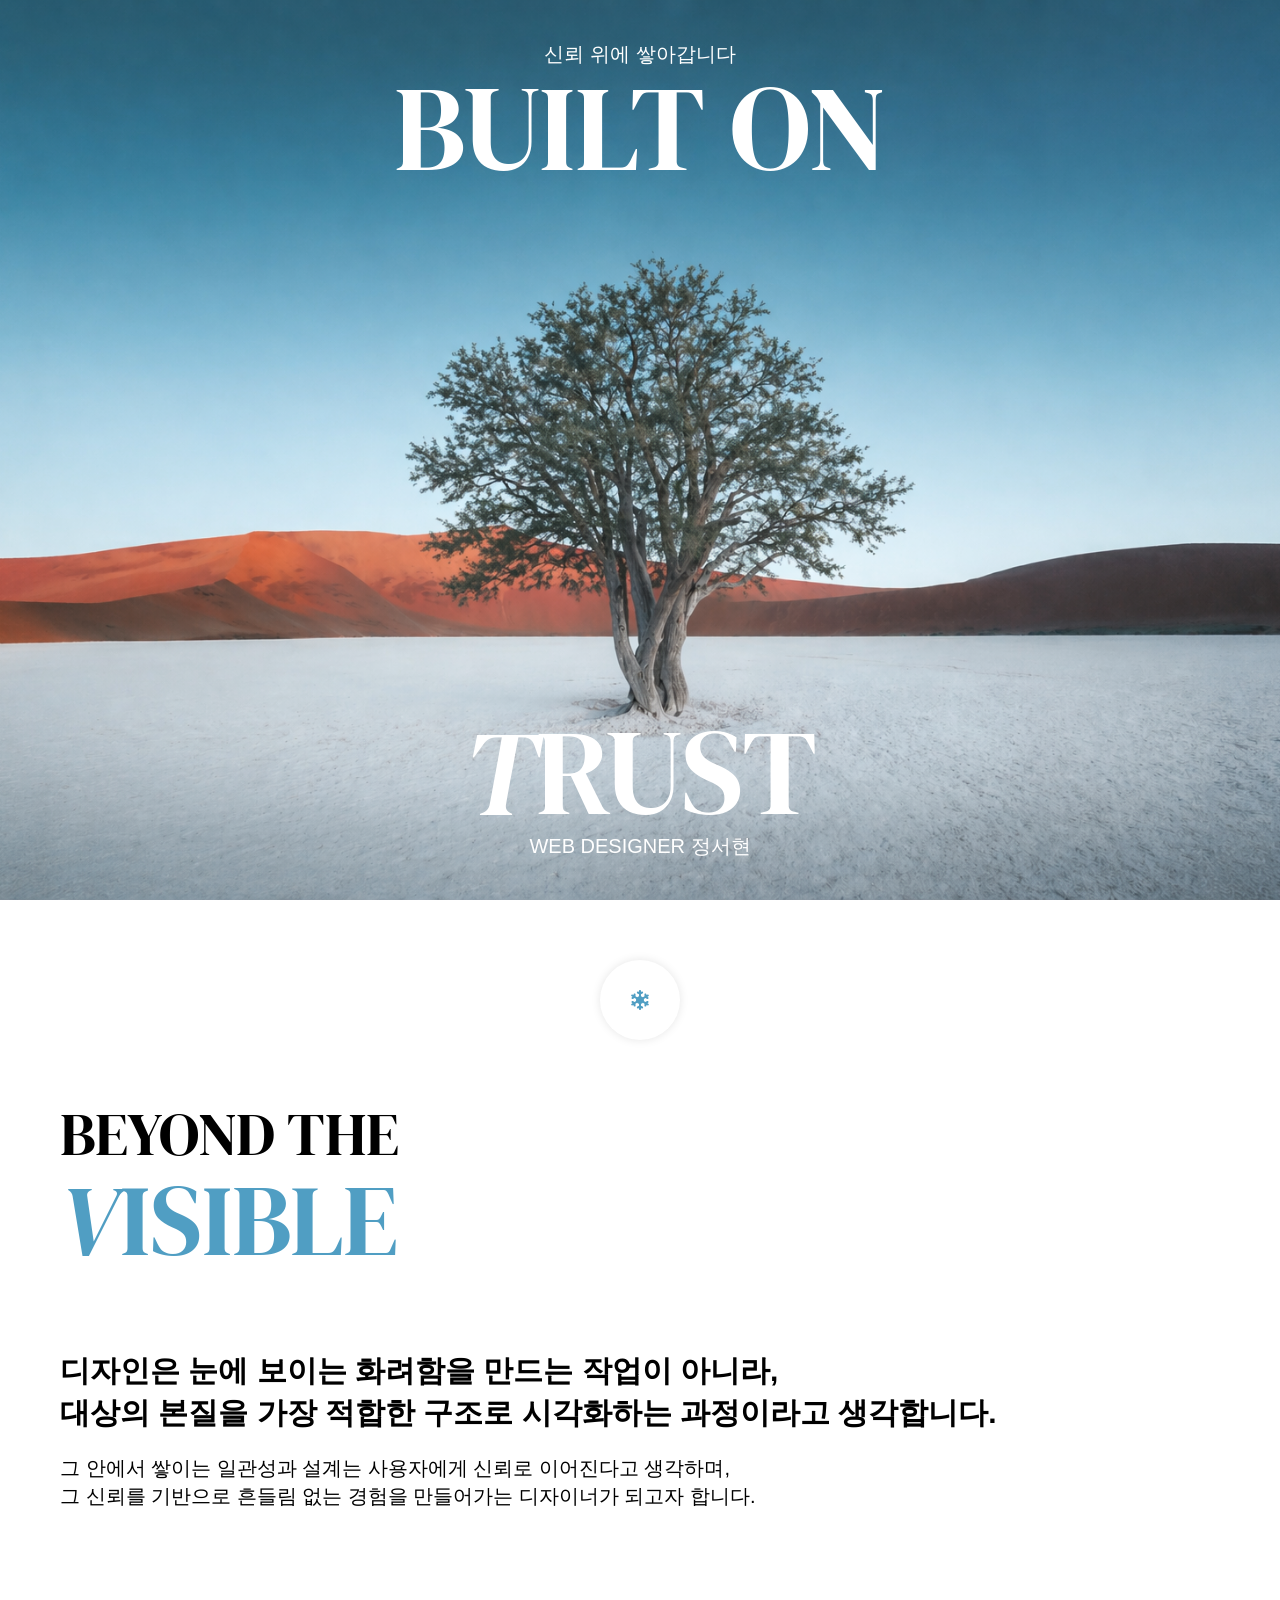
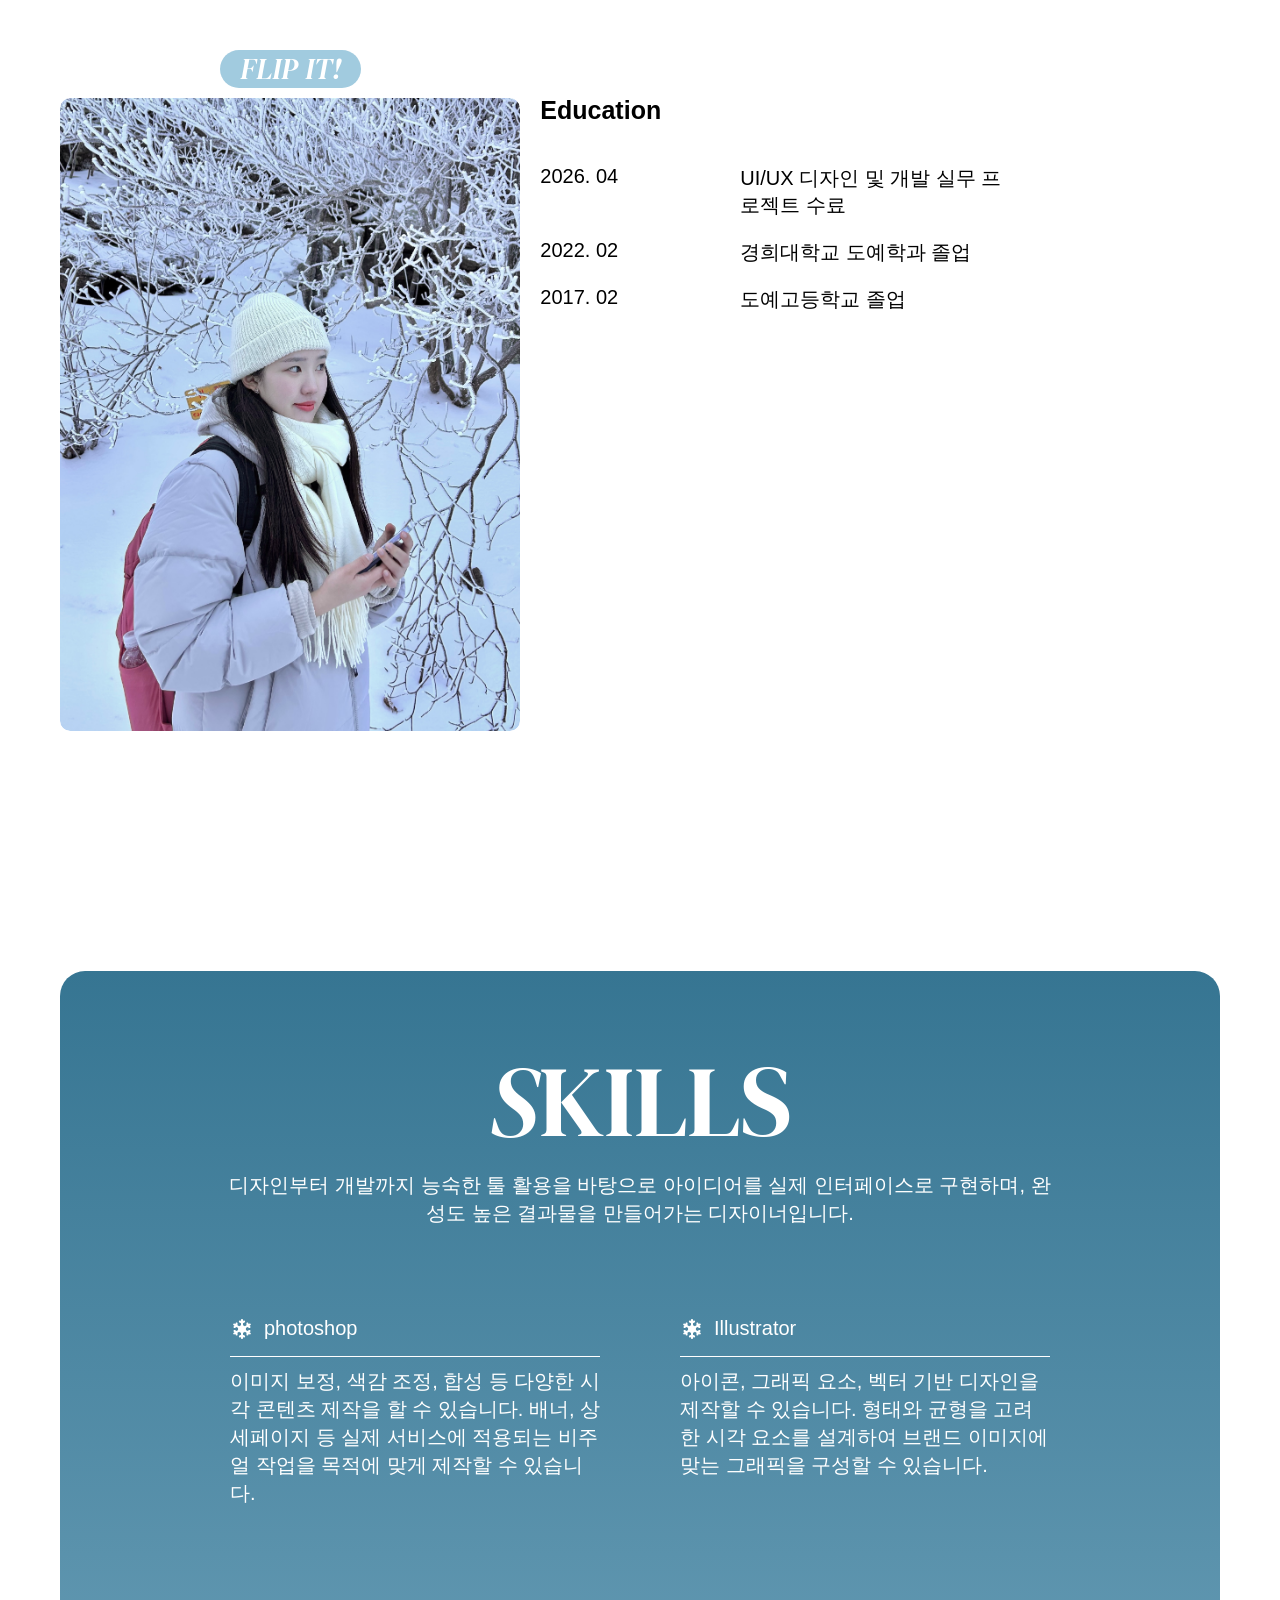
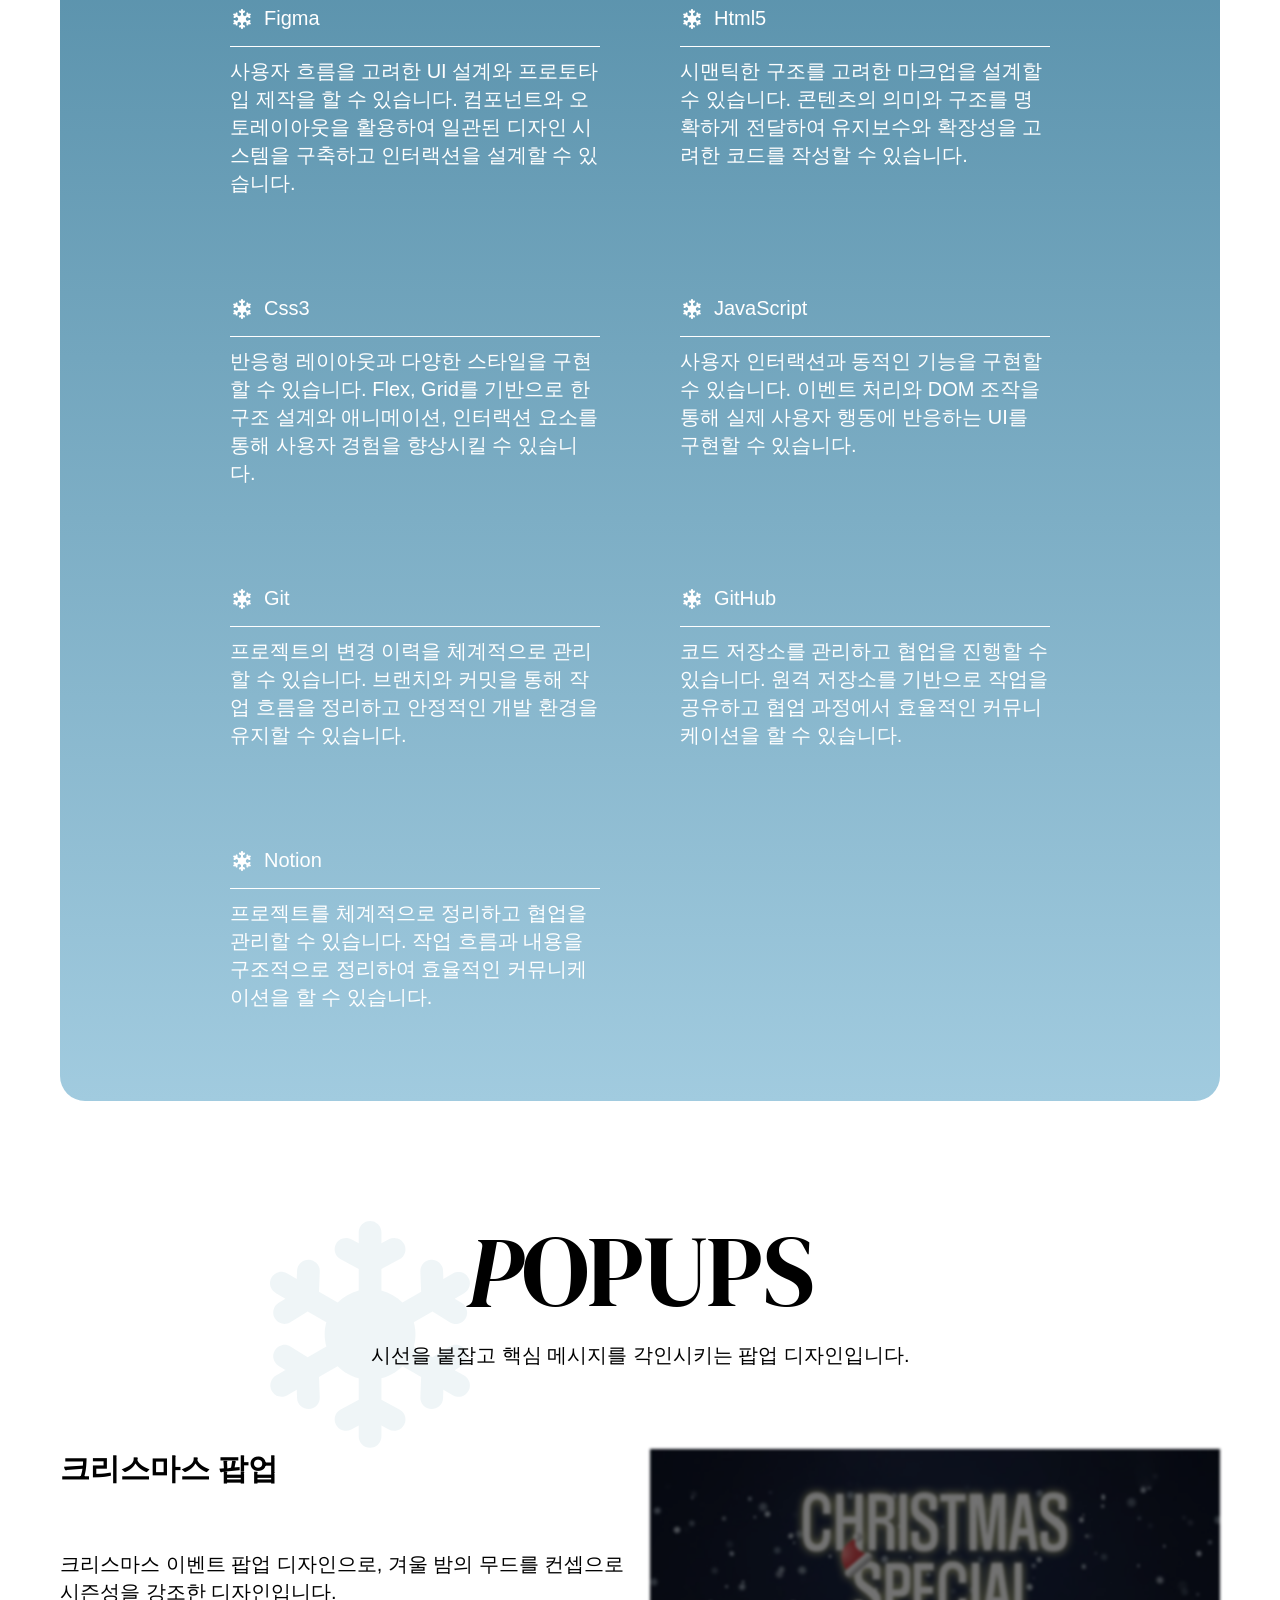
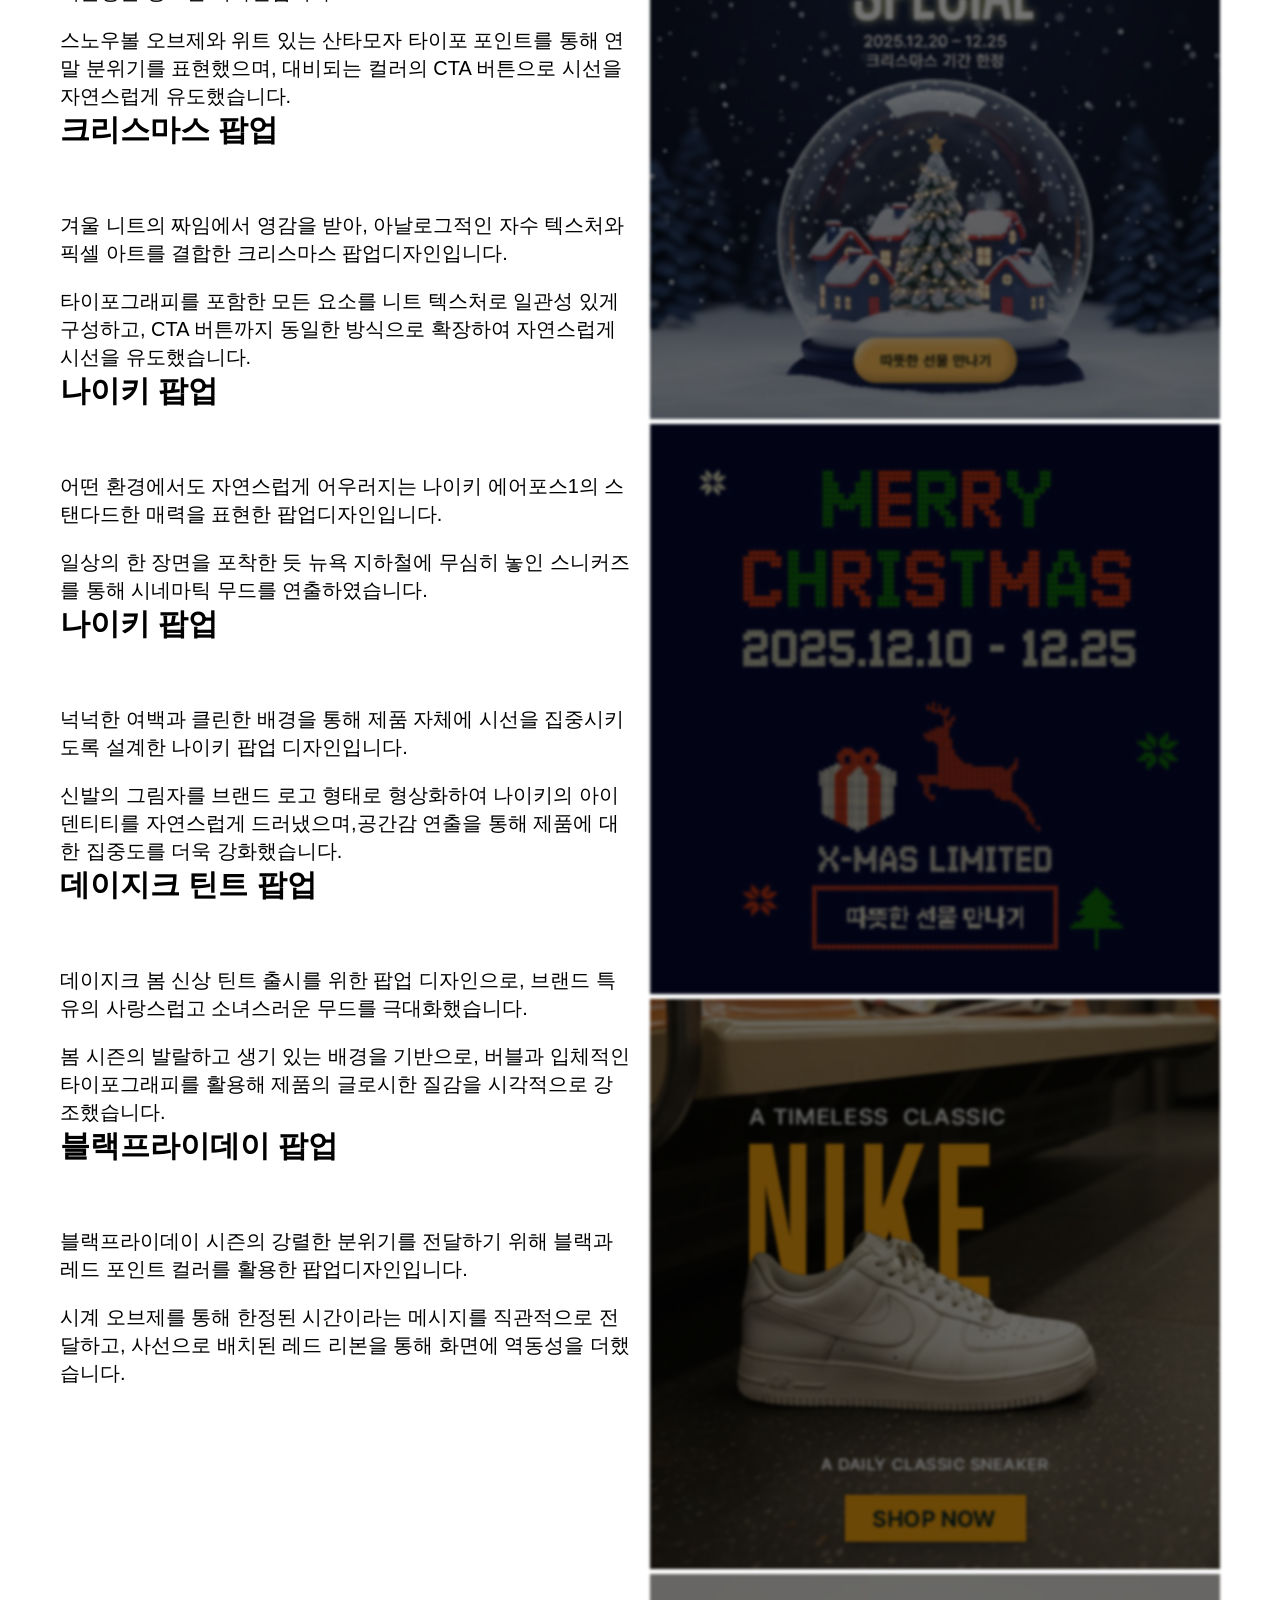
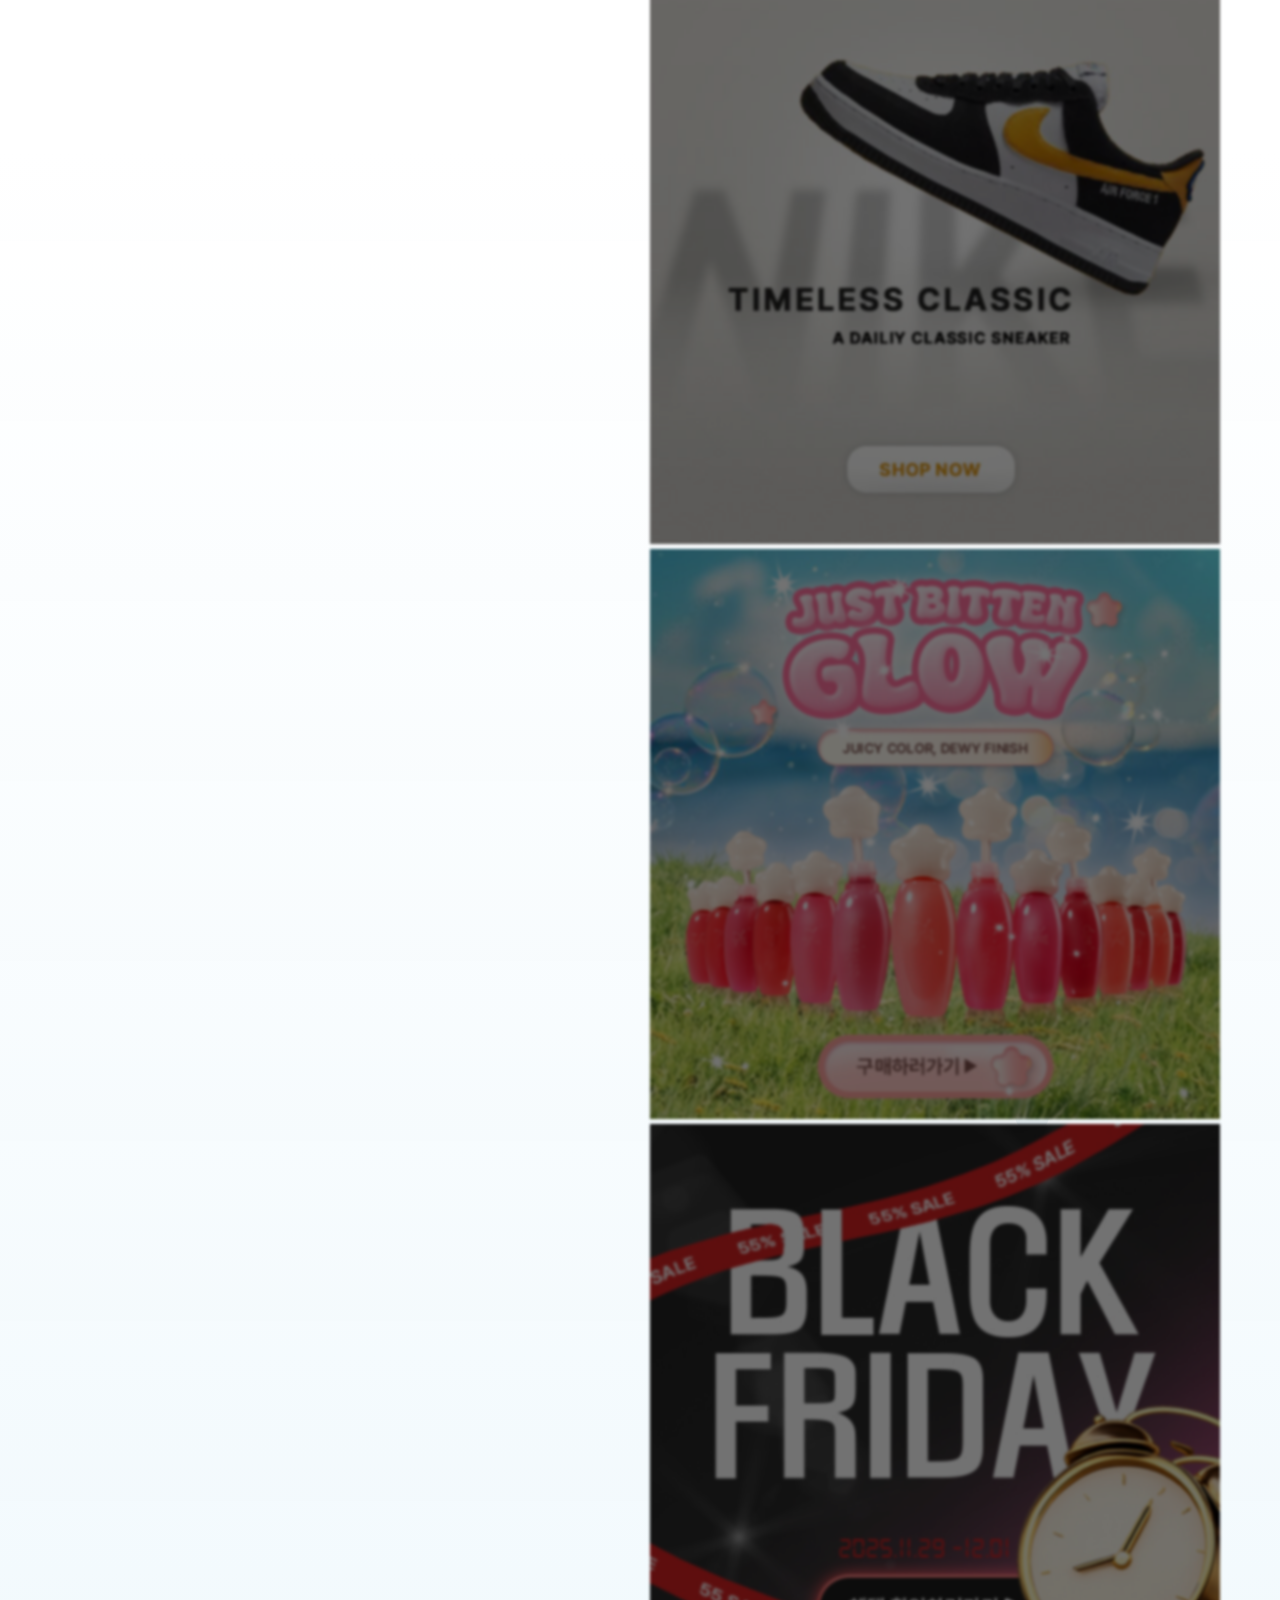
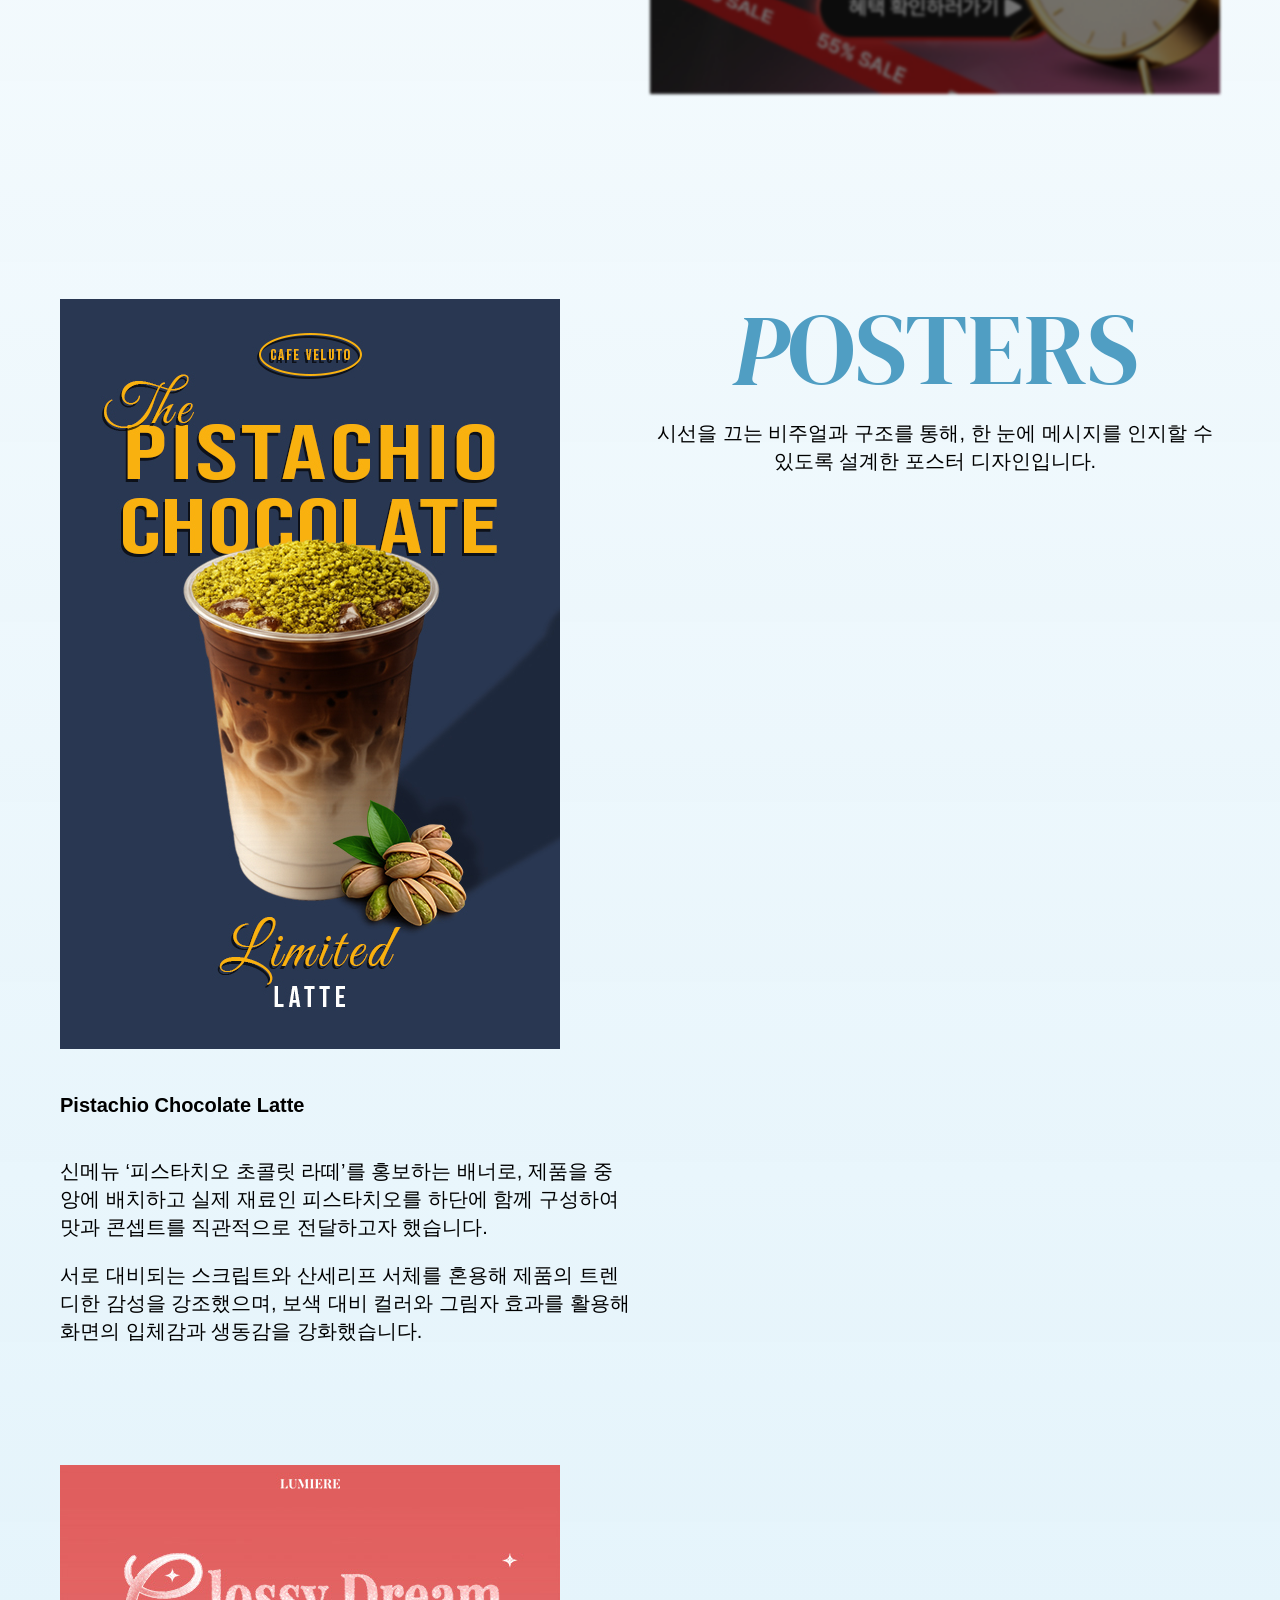
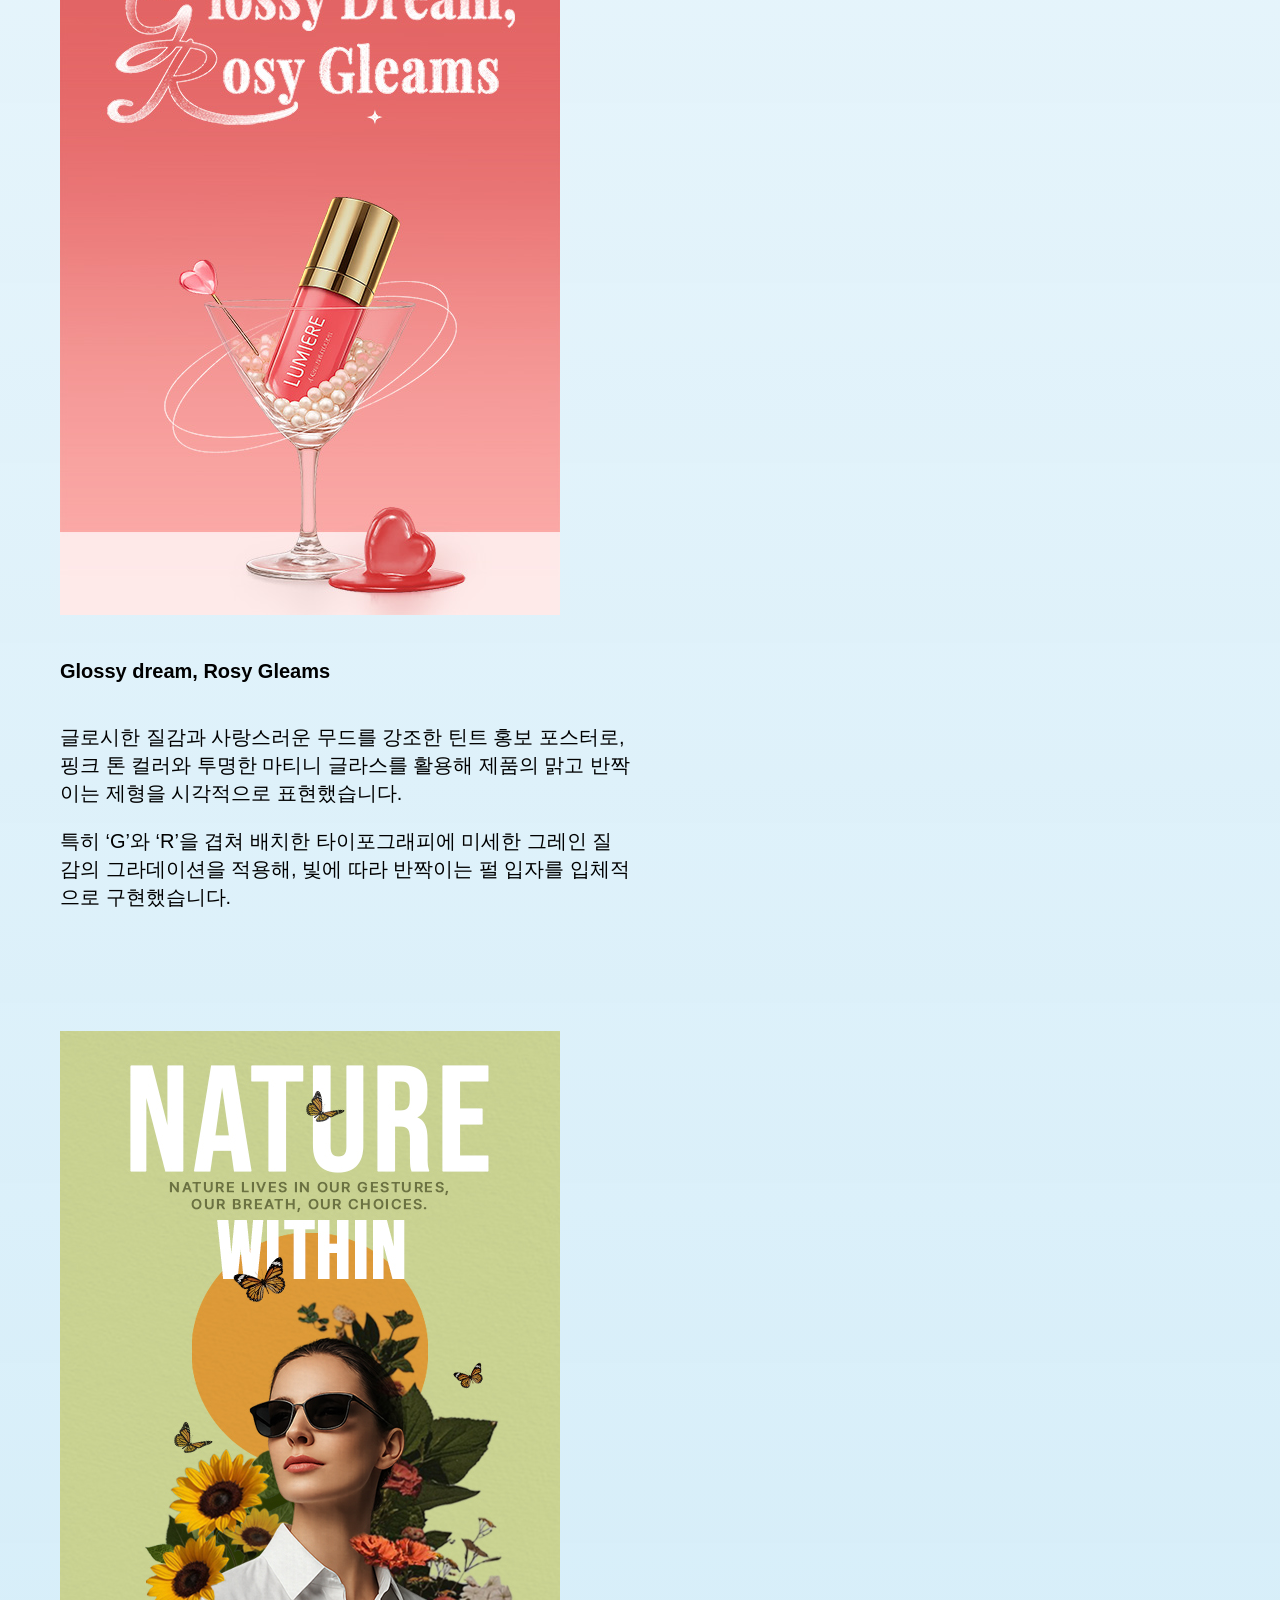
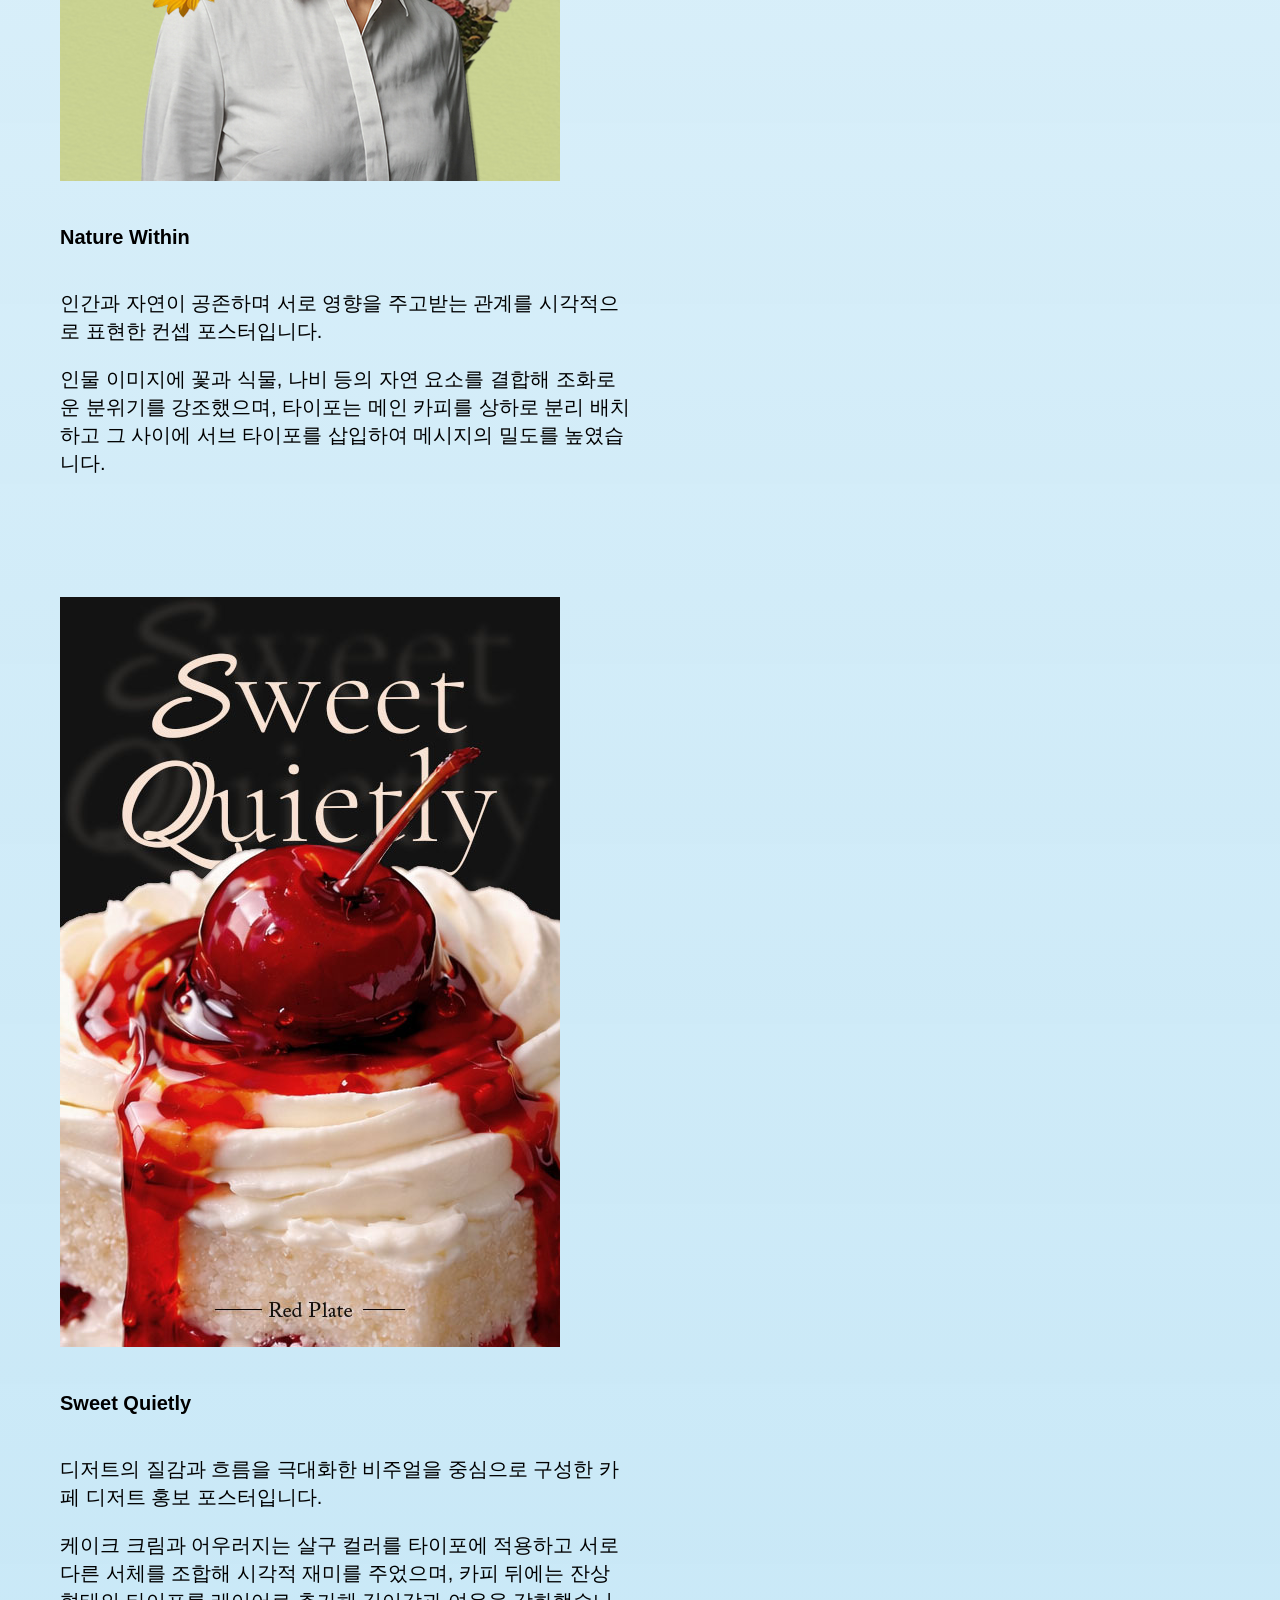
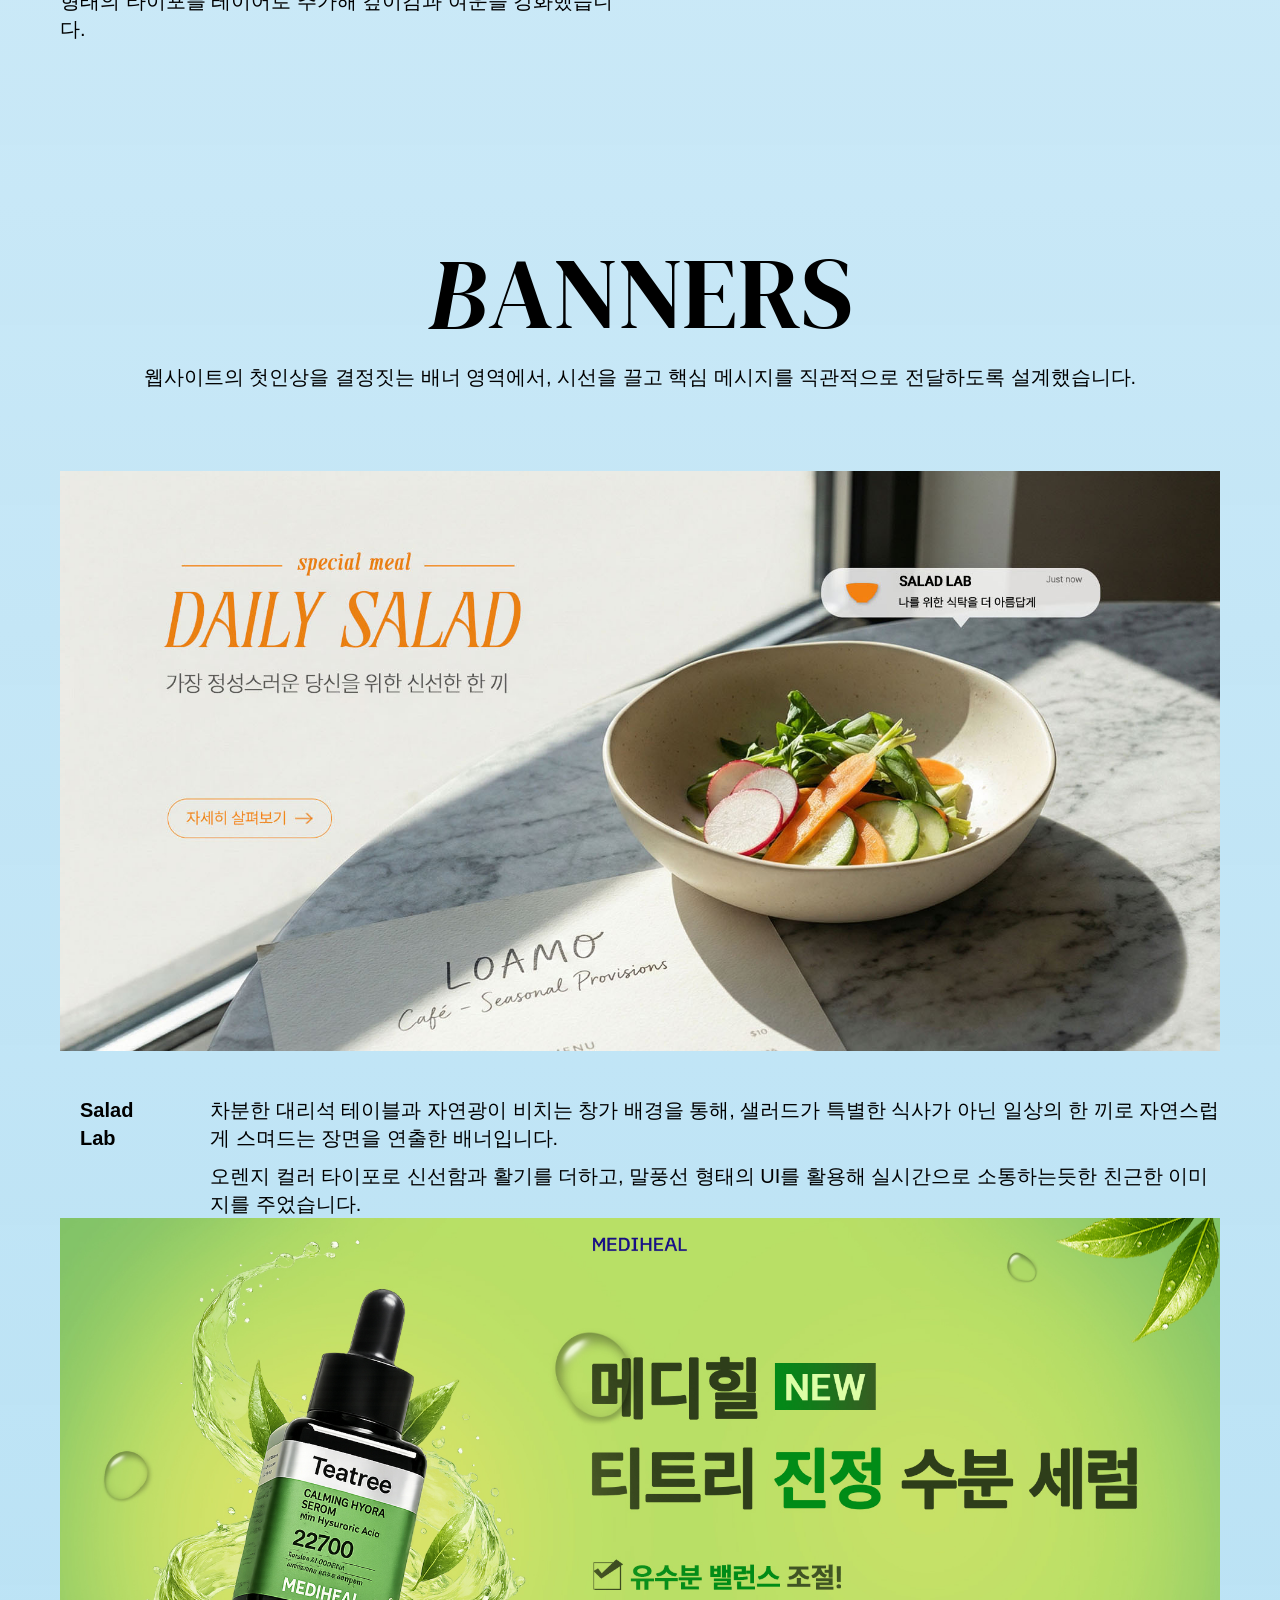
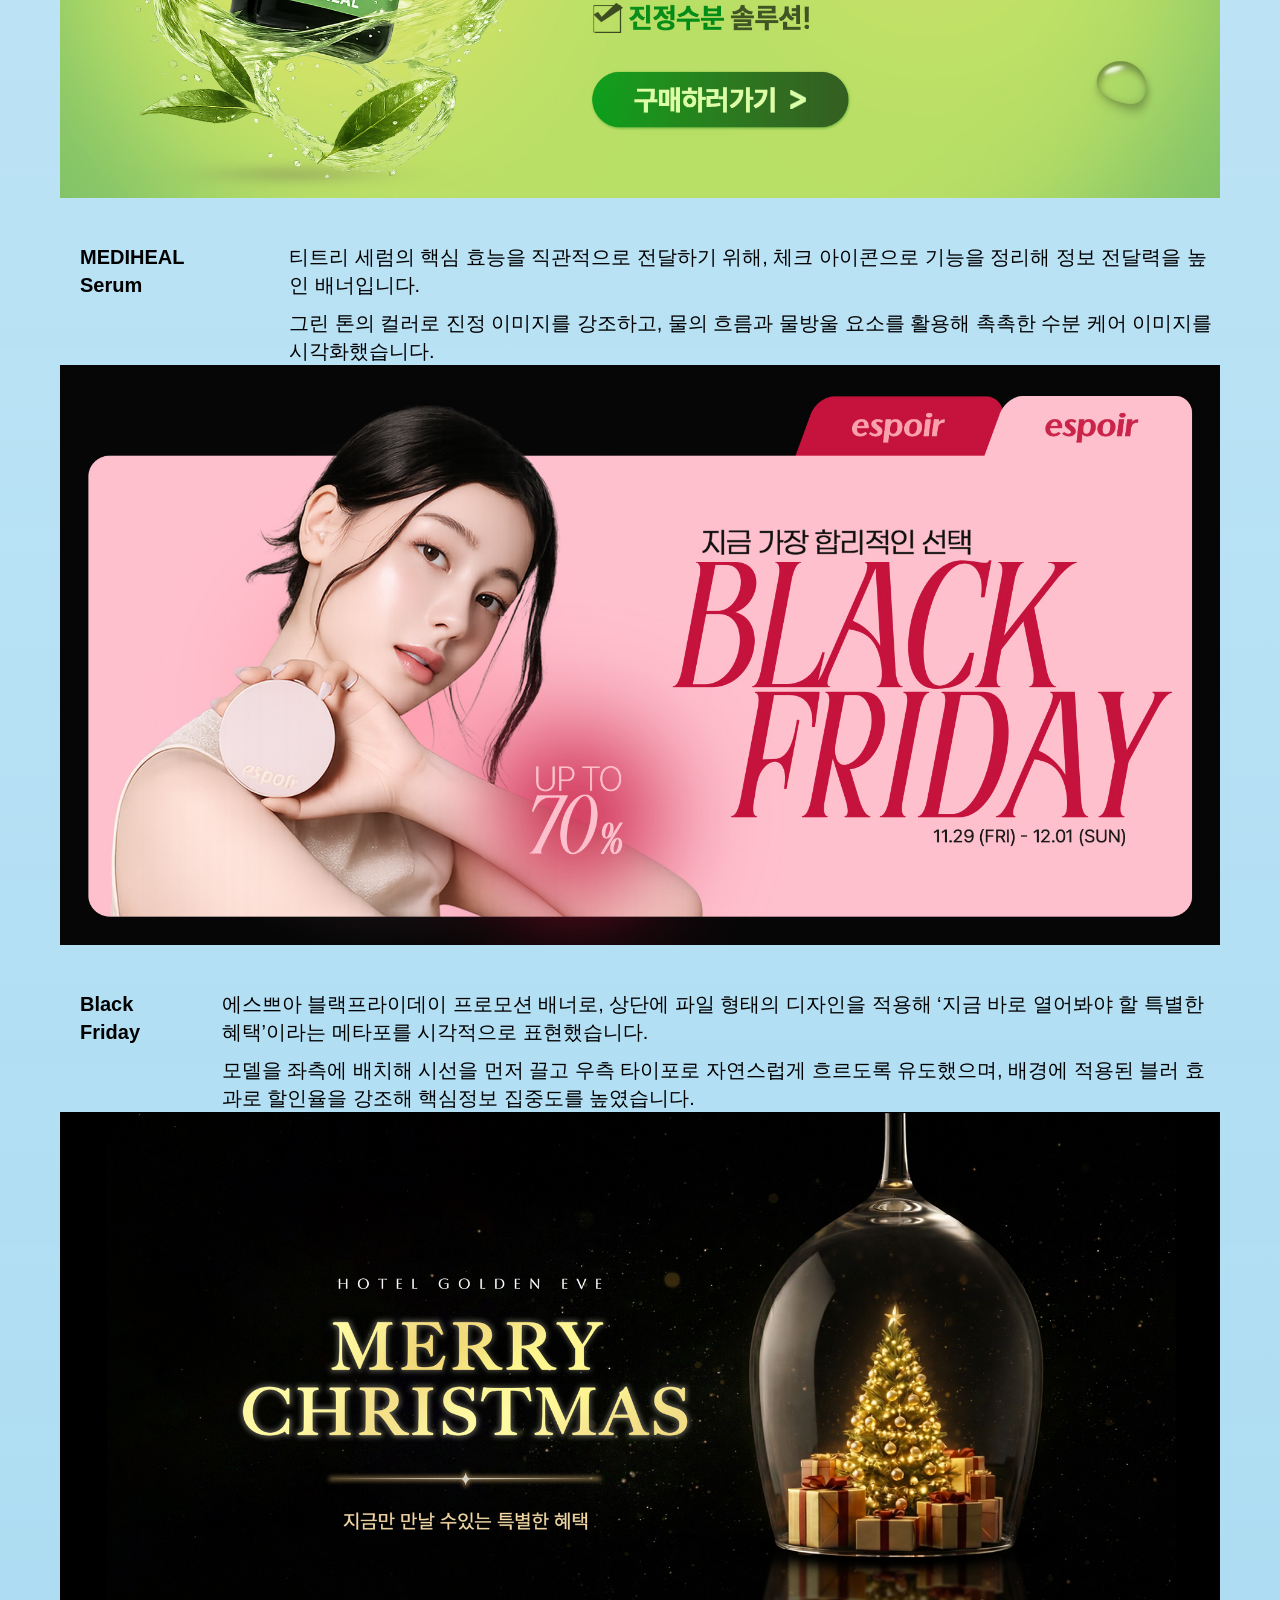
==== index.html @ 5afa950c "modal" ====
<!DOCTYPE html>
<html lang="ko">
<head>
    <meta charset="UTF-8">
    <meta name="viewport" content="width=device-width, initial-scale=1.0">
    <title>웹디자이너 정서현의 프로필페이지입니다.</title>
    
    <!-- SEO - 검색 최적화 설정 -->
    <meta name="description" content="웹디자이너 정서현의 포트폴리오 홈페이지입니다.">
    <meta name="keywords" content="웹디자이너 포트폴리오, 웹퍼블리셔 포트폴리오, UIUX디자이너 포트폴리오 웹사이트">
    <meta name="author" content="웹디자이너 정서현">
    <!-- 검색 엔진이 페이지 색인 허용시킴(선택적으로 사용) -->
    <meta name="robots" content="index, follow">
    <link rel="icon" sizes="32x32" type="image/png" href="./img/favicon_new.png">

    <!-- 오픈그래프 설정 (카카오톡,페이스북과 같은 곳에 링크로 공유될 때 보여지는 카드 정보 내용)-->
    <meta property="og:title" content="웹디자이너 정서현의 프로필 홈페이지">
    <meta property="og:description" content="취업용도의 웹디자이너 포트폴리오 웹사이트 입니다. html, css, javascript 언어를 사용하여 직접 구현하였습니다. 팝업, 배너, 상세페이지 등 제작한 작업물들을 직접 확인하실 수 있습니다.">
    <meta property="og:url" content="/">
    <meta property="og:image" content="./img/sns-card.jpg">
    <meta property="og:type" content="website">

    <link rel="stylesheet" href="./css/reset.css">
    <link rel="stylesheet" href="./css/font.css">
    <link rel="stylesheet" href="./css/system.css">
    <link rel="stylesheet" href="./css/index.css">
    <link rel="stylesheet" href="./css/animation.css">

    <link rel="stylesheet" href="https://cdn.jsdelivr.net/npm/swiper@12/swiper-bundle.min.css"/>
    <script src="https://cdn.jsdelivr.net/npm/swiper@12/swiper-bundle.min.js"></script>
    <script src="./js/bbyong.js"></script>

    <!-- 서체 M Serif Display -->
    <link rel="preconnect" href="https://fonts.googleapis.com">
    <link rel="preconnect" href="https://fonts.gstatic.com" crossorigin>
    <link href="https://fonts.googleapis.com/css2?family=DM+Serif+Display:ital@0;1&display=swap" rel="stylesheet">

    <script src="./js/index.js"></script>
    <script src="./js/observer.js"></script>
</head>
<body>
    <!-- 메뉴바 -->
    <div class="modal"></div>
    <div class="all-menu">
        <ul class="all-menu-list">
            <li class="pt"><a href="#sec1">about me</a></li>
            <li class="pt"><a href="#sec2">skills</a></li>
            <li class="pt"><a href="#sec3">popups</a></li>
            <li class="pt"><a href="#sec4">posters</a></li>
            <li class="pt"><a href="#sec5">banners</a></li>
            <li class="pt"><a href="#detail">PDP</a></li>
            <li class="pt"><a href="#sec7">responsive web project</a></li>
            <li class="pt"><a href="#sec8">contact</a></li>
        </ul>
    </div>

    <!-- 배너 -->
    <section class="hero">
        <div class="hero-text left">
            <p class="sub-text">신뢰 위에 쌓아갑니다</p>
            <h1 class="pt ani11">BUILT ON</h1>
        </div>

        <div class="hero-text right">
            <p class="sub-text">WEB DESIGNER 정서현</p>
            <h1 class="pt ani11"><span class="pt i">T</span>RUST</h1>
        </div>
    </section>
    
    <main>
    <!-- 메뉴아이콘 -->
        <div class="menu-sticky">
            <div class="btn-menu">
                <span class="img-wrap">
                    <img class="btn-img" src="./img/btn-menu.svg" alt="전체 메뉴">
                </span>
            </div>
        </div>
    <!-- 프로필 -->
        <div class="profile">
            <div class="common-frame">
                <div class="pro-title" id="sec1">
                    <section class="title">
                        <h1 class="pt ani1">
                            BEYOND THE <br>
                            <span class="bold"><span class="pt i">V</span>ISIBLE</span>
                        </h1>
                    </section>
                    <section class="content ani3">
                        <h3>
                            디자인은 눈에 보이는 화려함을 만드는 작업이 아니라,<br>
                            대상의 본질을 가장 적합한 구조로 시각화하는 과정이라고 생각합니다.
                        </h3>
                        <p>
                            그 안에서 쌓이는 일관성과 설계는 사용자에게 신뢰로 이어진다고 생각하며,<br>
                            그 신뢰를 기반으로 흔들림 없는 경험을 만들어가는 디자이너가 되고자 합니다.
                        </p>
                    </section>
                </div>

                <div class="profile1">
                    <div class="me">
                        <p class="tap pt i">FLIP IT!</p>
                        
                        <div class="flip-card">
                            <div class="flip-inner">

                                <!-- 앞면 -->
                                 <div class="front">
                                    <figure>
                                        <img src="./img/me.jpg" alt="웹디자이너 정서현 사진">
                                    </figure>
                                 </div>
                                 <!-- 뒷면 -->
                                  <div class="back">
                                    <figure>
                                        <img src="./img/me.jpg" alt="웹디자이너 정서현 사진">
                                    </figure>

                                    <div class="back-filter"></div>

                                    <div class="back-info">
                                        <dl>
                                            <dt>NAME</dt>
                                            <dd>정서현</dd>

                                            <dt>BIRTH</dt>
                                            <dd>1998.08.22</dd>

                                            <dt>ADDRESS</dt>
                                            <dd>경기도 성남시 분당구</dd>

                                            <dt>PHONE</dt>
                                            <dd>010 4802 1762</dd>

                                            <dt>E-MAIL</dt>
                                            <dd>sunny1762@naver.com</dd>
                                        </dl>
                                    </div>
                                  </div>
                            </div>
                        </div>
                    </div>
                    
                    <div class="profile-desc">
                        <div class="profile-desc-grid">
                             <section class="edu">
                                <h4 class="ani1">Education</h4>
                                <dl class="edu-dl ani1">
                                    <dt>2026. 04</dt>
                                    <dd>UI/UX 디자인 및 개발 실무 프로젝트 수료</dd>
                                    <dt>2022. 02</dt>
                                    <dd>경희대학교 도예학과 졸업</dd>
                                    <dt>2017. 02</dt>
                                    <dd>도예고등학교 졸업</dd>
                                </dl>
                            </section>
                            <section class="certi">
                                <h4 class="ani1">Certifications</h4>
                                <dl class="certi-dl ani1">
                                    <dt>2026. 01</dt>
                                    <dd class="fwb">GTQ(그래픽기술자격) 1급</dd>
                                    <dd>한국생산성본부</dd>
                                    <dt>2025. 12</dt>
                                    <dd class="fwb">GTQi(그래픽기술자격 일러스트)1급</dd>
                                    <dd>한국생산성본부</dd>
                                    <dt>2018. 08</dt>
                                    <dd class="fwb">운전면허 2종보통</dd>
                                    <dd>경찰청</dd>
                                    <dt>2016. 07</dt>
                                    <dd class="fwb">도자공예기능사</dd>
                                    <dd>한국산업인력공단</dd>
                                </dl>
                            </section>
                        </div>
                    </div>
                </div>
            </div>
        </div>

        <!-- 스킬 -->
         <div class="skills" id="sec2">
            <div class="common-frame">
                <div class="skills-wrap">
                    <div class="exp-title">
                        <h2 class="pt ani1"><span class="pt i">S</span>KILLS</h2>
                        <p class="ani1">디자인부터 개발까지 능숙한 툴 활용을 바탕으로 아이디어를 실제 인터페이스로 구현하며, 완성도 높은 결과물을 만들어가는 디자이너입니다.</p>
                    </div>
                    <ul class="skill-grid">
                        <li class="ani2">
                            <div class="tool">
                                <figure class="icon">
                                    <img src="./img/icon-skills.svg" alt="포토샵">
                                </figure>
                                <h4>photoshop</h4>
                            </div>
                            <p>이미지 보정, 색감 조정, 합성 등 다양한 시각 콘텐츠 제작을 할 수 있습니다. 배너, 상세페이지 등 실제 서비스에 적용되는 비주얼 작업을 목적에 맞게 제작할 수 있습니다. </p>
                        </li>
                        <li class="ani2">
                            <div class="tool">
                                <figure class="icon">
                                    <img src="./img/icon-skills.svg" alt="일러스트">
                                </figure>
                                <h4>Illustrator</h4>
                            </div>
                            <p>아이콘, 그래픽 요소, 벡터 기반 디자인을 제작할 수 있습니다. 형태와 균형을 고려한 시각 요소를 설계하여 브랜드 이미지에 맞는 그래픽을 구성할 수 있습니다.</p>
                        </li>
                        <li class="ani2">
                            <div class="tool">
                                <figure class="icon">
                                    <img src="./img/icon-skills.svg" alt="피그마">
                                </figure>
                                <h4>Figma</h4>
                            </div>
                            <p>사용자 흐름을 고려한 UI 설계와 프로토타입 제작을 할 수 있습니다. 컴포넌트와 오토레이아웃을 활용하여 일관된 디자인 시스템을 구축하고 인터랙션을 설계할 수 있습니다.</p>
                        </li>
                        <li class="ani2">
                            <div class="tool">
                                <figure class="icon">
                                    <img src="./img/icon-skills.svg" alt="Html5">
                                </figure>
                                <h4>Html5</h4>
                            </div>
                            <p>시맨틱한 구조를 고려한 마크업을 설계할 수 있습니다. 콘텐츠의 의미와 구조를 명확하게 전달하여 유지보수와 확장성을 고려한 코드를 작성할 수 있습니다.</p>
                        </li>
                        <li class="ani2">
                            <div class="tool">
                                <figure class="icon">
                                    <img src="./img/icon-skills.svg" alt="Css3">
                                </figure>
                                <h4>Css3</h4>
                            </div>
                            <p>반응형 레이아웃과 다양한 스타일을 구현할 수 있습니다. Flex, Grid를 기반으로 한 구조 설계와 애니메이션, 인터랙션 요소를 통해 사용자 경험을 향상시킬 수 있습니다. </p>
                        </li>
                        <li class="ani2">
                            <div class="tool">
                                <figure class="icon">
                                    <img src="./img/icon-skills.svg" alt="JavaScript">
                                </figure>
                                <h4>JavaScript</h4>
                            </div>
                            <p>사용자 인터랙션과 동적인 기능을 구현할 수 있습니다. 이벤트 처리와 DOM 조작을 통해 실제 사용자 행동에 반응하는 UI를 구현할 수 있습니다.</p>
                        </li>
                        <li class="ani2">
                            <div class="tool">
                                <figure class="icon">
                                    <img src="./img/icon-skills.svg" alt="Git">
                                </figure>
                                <h4>Git</h4>
                            </div>
                            <p>프로젝트의 변경 이력을 체계적으로 관리할 수 있습니다. 브랜치와 커밋을 통해 작업 흐름을 정리하고 안정적인 개발 환경을 유지할 수 있습니다.</p>
                        </li>
                        <li class="ani2">
                            <div class="tool">
                                <figure class="icon">
                                    <img src="./img/icon-skills.svg" alt="GitHub">
                                </figure>
                                <h4>GitHub</h4>
                            </div>
                            <p>코드 저장소를 관리하고 협업을 진행할 수 있습니다. 원격 저장소를 기반으로 작업을 공유하고 협업 과정에서 효율적인 커뮤니케이션을 할 수 있습니다. </p>
                        </li>
                        <li class="ani2">
                            <div class="tool">
                                <figure class="icon">
                                    <img src="./img/icon-skills.svg" alt="Notion">
                                </figure>
                                <h4>Notion</h4>
                            </div>
                            <p>프로젝트를 체계적으로 정리하고 협업을 관리할 수 있습니다. 작업 흐름과 내용을 구조적으로 정리하여 효율적인 커뮤니케이션을 할 수 있습니다. </p>
                        </li>
                    </ul>
                </div>
            </div>
        </div>

        <!-- 팝업,포스터,배너 -->
       <div class="wrapper">
        
        <!-- 팝업 -->
            <div class="popup" id="sec3">
                <div class="common-frame">
                    <h2 class="pt ani1"><span class="pt i">P</span>OPUPS</h2>
                    <p class="ani1">시선을 붙잡고 핵심 메시지를 각인시키는 팝업 디자인입니다.</p>
                    <div class="popup-contents">
                        <div class="popup-txt">
                            <div class="swiper popup-txt-slider">
                                <div class="swiper-wrapper">
                                    <div class="swiper-slide">
                                        <h3>크리스마스 팝업</h3>
                                        <p>크리스마스 이벤트 팝업 디자인으로, 겨울 밤의 무드를 컨셉으로 시즌성을 강조한 디자인입니다.</p>
                                        <p>스노우볼 오브제와 위트 있는 산타모자 타이포 포인트를 통해 연말 분위기를 표현했으며, 대비되는 컬러의 CTA 버튼으로 시선을 자연스럽게 유도했습니다.</p>
                                    </div>
                                    <div class="swiper-slide">
                                        <h3>크리스마스 팝업</h3>
                                        <p>겨울 니트의 짜임에서 영감을 받아, 아날로그적인 자수 텍스처와 픽셀 아트를 결합한 크리스마스 팝업디자인입니다.</p>
                                        <p>타이포그래피를 포함한 모든 요소를 니트 텍스처로 일관성 있게 구성하고, CTA 버튼까지 동일한 방식으로 확장하여 자연스럽게 시선을 유도했습니다.</p>
                                    </div>
                                    <div class="swiper-slide">
                                        <h3>나이키 팝업</h3>
                                        <p>어떤 환경에서도 자연스럽게 어우러지는 나이키 에어포스1의 스탠다드한 매력을 표현한 팝업디자인입니다.</p>
                                        <p>일상의 한 장면을 포착한 듯 뉴욕 지하철에 무심히 놓인 스니커즈를 통해 시네마틱 무드를 연출하였습니다.</p>
                                    </div>
                                    <div class="swiper-slide">
                                        <h3>나이키 팝업</h3>
                                        <p>넉넉한 여백과 클린한 배경을 통해 제품 자체에 시선을 집중시키도록 설계한 나이키 팝업 디자인입니다.</p>
                                        <p>신발의 그림자를 브랜드 로고 형태로 형상화하여 나이키의 아이덴티티를 자연스럽게 드러냈으며,공간감 연출을 통해 제품에 대한 집중도를 더욱 강화했습니다.</p>
                                    </div>
                                    <div class="swiper-slide">
                                        <h3>데이지크 틴트 팝업</h3>
                                        <p>데이지크 봄 신상 틴트 출시를 위한 팝업 디자인으로, 브랜드 특유의 사랑스럽고 소녀스러운 무드를 극대화했습니다.</p>
                                        <p>봄 시즌의 발랄하고 생기 있는 배경을 기반으로, 버블과 입체적인 타이포그래피를 활용해 제품의 글로시한 질감을 시각적으로 강조했습니다.</p>
                                    </div>
                                    <div class="swiper-slide">
                                        <h3>블랙프라이데이 팝업</h3>
                                        <p>블랙프라이데이 시즌의 강렬한 분위기를 전달하기 위해 블랙과 레드 포인트 컬러를 활용한 팝업디자인입니다.</p>
                                        <p>시계 오브제를 통해 한정된 시간이라는 메시지를 직관적으로 전달하고, 사선으로 배치된 레드 리본을 통해 화면에 역동성을 더했습니다.</p>
                                    </div>
                                </div>
                            </div>
                            <script>
                                const popupTxtSlider = new Swiper(".popup-txt-slider",{
                                    effect:"fade",
                                    fadeEffect:{
                                        crossFade:true
                                    },
                                    allowTouchMove: false,
                                })
                            </script>
                        </div>
                        <div class="popup-station">
                            <div class="swiper popup-img-slider">
                                <div class="swiper-wrapper">
                                    <div class="swiper-slide">
                                        <img src="./img/popup1.jpg" alt="크리스마스 팝업1">
                                    </div>
                                    <div class="swiper-slide">
                                        <img src="./img/popup2.jpg" alt="크리스마스 팝업2">
                                    </div>
                                    <div class="swiper-slide">
                                        <img src="./img/popup3.jpg" alt="나이키 팝업1">
                                    </div>
                                    <div class="swiper-slide">
                                        <img src="./img/popup4.jpg" alt="나이키 팝업2">
                                    </div>
                                    <div class="swiper-slide">
                                        <img src="./img/popup5.jpg" alt="데이지크 틴트 팝업">
                                    </div>
                                    <div class="swiper-slide">
                                        <img src="./img/popup6.jpg" alt="블랙프라이데이 팝업">
                                    </div>
                                </div>
                            </div>
                            <script>
                                const popupImgSlider = new Swiper(".popup-img-slider",{
                                    // centeredSlides: true,
                                    speed:7000,
                                    autoplay:{
                                        delay:0
                                    },
                                    loop:true,
                                    slidesPerView: 1.4,
                                    spaceBetween: 14,
                                    // Responsive breakpoints
                                    breakpoints: {
                                        // when window width is >= 320px
                                        320: {
                                        slidesPerView: 1.6,
                                        spaceBetween: 14
                                        },
                                        // when window width is >= 480px
                                        480: {
                                        slidesPerView: 1.6,
                                        spaceBetween: 14
                                        },
                                        // when window width is >= 640px
                                        1200: {
                                        slidesPerView: 1.7,
                                        spaceBetween: 20
                                        },
                                        1400: {
                                        slidesPerView: 2.2,
                                        spaceBetween: 20
                                        },
                                    }
                                })
        
                        popupImgSlider.on('slideChange', function () {
                            // console.log(event1ImgSlider.realIndex);
                            popupTxtSlider.slideTo(popupImgSlider.realIndex, 1000)
                        });
                            </script>
                        </div>
                    </div>
                </div>
            </div>

        <!-- 포스터 -->
         <div class="poster" id="sec4">
            <div class="common-frame">
                <ul class="poster-list">
                    <li>
                        <figure>
                            <img src="./img/poster1.jpg" alt="Pistachio Chocolate Latte">
                        </figure>
                        <div class="poster-txt">
                            <h3 class="ani1">Pistachio Chocolate Latte</h3>
                            <p class="ani1">신메뉴 ‘피스타치오 초콜릿 라떼’를 홍보하는 배너로, 제품을 중앙에 배치하고 실제 재료인 피스타치오를 하단에 함께 구성하여 맛과 콘셉트를 직관적으로 전달하고자 했습니다.</p>
                            <p class="ani1">서로 대비되는 스크립트와 산세리프 서체를 혼용해 제품의 트렌디한 감성을 강조했으며, 보색 대비 컬러와 그림자 효과를 활용해 화면의 입체감과 생동감을 강화했습니다.</p>
                        </div>
                    </li>
                    <li>
                        <figure>
                            <img src="./img/poster2.jpg" alt="LUMIERE Lip Tint">
                        </figure>
                        <div class="poster-txt">
                            <h3 class="ani3">Glossy dream, Rosy Gleams</h3>
                            <p class="ani3">글로시한 질감과 사랑스러운 무드를 강조한 틴트 홍보 포스터로, 핑크 톤 컬러와 투명한 마티니 글라스를 활용해 제품의 맑고 반짝이는 제형을 시각적으로 표현했습니다.</p>
                            <p class="ani3">특히 ‘G’와 ‘R’을 겹쳐 배치한 타이포그래피에 미세한 그레인 질감의 그라데이션을 적용해, 빛에 따라 반짝이는 펄 입자를 입체적으로 구현했습니다.</p>
                        </div>
                    </li>
                    <li>
                        <figure>
                            <img src="./img/Poster3.jpg" alt="Nature Within">
                        </figure>
                        <div class="poster-txt">
                            <h3 class="ani1">Nature Within</h3>
                            <p class="ani1">인간과 자연이 공존하며 서로 영향을 주고받는 관계를 시각적으로 표현한 컨셉 포스터입니다.</p>
                            <p class="ani1">인물 이미지에 꽃과 식물, 나비 등의 자연 요소를 결합해 조화로운 분위기를 강조했으며, 타이포는 메인 카피를 상하로 분리 배치하고 그 사이에 서브 타이포를 삽입하여 메시지의 밀도를 높였습니다.</p>
                        </div>
                    </li>
                    <li>
                        <figure>
                            <img src="./img/poster4.jpg" alt="Red Plate">
                        </figure>
                        <div class="poster-txt">
                            <h3 class="ani1">Sweet Quietly</h3>
                            <p class="ani1">디저트의 질감과 흐름을 극대화한 비주얼을 중심으로 구성한 카페 디저트 홍보 포스터입니다.</p>
                            <p class="ani1">케이크 크림과 어우러지는 살구 컬러를 타이포에 적용하고 서로 다른 서체를 조합해 시각적 재미를 주었으며, 카피 뒤에는 잔상 형태의 타이포를 레이어로 추가해 깊이감과 여운을 강화했습니다.</p>
                        </div>
                    </li>
                </ul>
                <div class="poster-title">
                    <h2 class="pt ani1"><span class="pt i">P</span>OSTERS</h2>
                    <p class="ani1">시선을 끄는 비주얼과 구조를 통해, 한 눈에 메시지를 인지할 수 있도록 설계한 포스터 디자인입니다.</p>
                </div>
            </div>
        </div>

        <!-- 배너 -->
         <div class="banner" id="sec5">
            <div class="common-frame">
                <h2 class="pt ani1"><span class="pt i">B</span>ANNERS</h2>
                <p class="ani1">웹사이트의 첫인상을 결정짓는 배너 영역에서, 시선을 끌고 핵심 메시지를 직관적으로 전달하도록 설계했습니다.</p>
                <div class="swiper banner-slider">
                    <div class="swiper-wrapper">
                        <div class="swiper-slide">
                            <img src="./img/banner1.jpg" alt="샐러드랩 배너">
                            <div class="banner_txt_title">
                                <p class="fwb">Salad Lab</p>
                                <div class="banner_txt_info">
                                    <p>차분한 대리석 테이블과 자연광이 비치는 창가 배경을 통해, 샐러드가 특별한 식사가 아닌 일상의 한 끼로 자연스럽게 스며드는 장면을 연출한 배너입니다.</p>
                                    <p>오렌지 컬러 타이포로 신선함과 활기를 더하고, 말풍선 형태의 UI를 활용해 실시간으로 소통하는듯한 친근한 이미지를 주었습니다.</p>
                                </div>                        
                            </div>
                        </div>
                        <div class="swiper-slide">
                            <img src="./img/banner2.jpg" alt="메디힐세럼 배너">
                            <div class="banner_txt_title">
                                <p class="fwb">MEDIHEAL Serum</p>
                                <div class="banner_txt_info">
                                    <p>티트리 세럼의 핵심 효능을 직관적으로 전달하기 위해, 체크 아이콘으로 기능을 정리해 정보 전달력을 높인 배너입니다.</p>
                                    <p>그린 톤의 컬러로 진정 이미지를 강조하고, 물의 흐름과 물방울 요소를 활용해 촉촉한 수분 케어 이미지를 시각화했습니다.</p>
                                </div>                        
                            </div>
                        </div>
                        <div class="swiper-slide">
                            <img src="./img/banner3.jpg" alt="블랙프라이데이 배너">
                            <div class="banner_txt_title">
                                <p class="fwb">Black Friday</p>
                                <div class="banner_txt_info">
                                    <p>에스쁘아 블랙프라이데이 프로모션 배너로, 상단에 파일 형태의 디자인을 적용해 ‘지금 바로 열어봐야 할 특별한 혜택’이라는 메타포를 시각적으로 표현했습니다.</p>
                                    <p>모델을 좌측에 배치해 시선을 먼저 끌고 우측 타이포로 자연스럽게 흐르도록 유도했으며, 배경에 적용된 블러 효과로 할인율을 강조해 핵심정보 집중도를 높였습니다.</p>
                                </div>                        
                            </div>
                        </div>
                        <div class="swiper-slide">
                            <img src="./img/banner4.jpg" alt="크리스마스 배너">
                            <div class="banner_txt_title">
                                <p class="fwb">Merry Christmas <br> Hotel Golden Eve</p>
                                <div class="banner_txt_info">
                                    <p>블랙 배경 위에 골드 컬러를 활용하여 호텔의 고급스럽고 프라이빗한 무드를 강조하고, 크리스마스 시즌에만 경험할 수 있는 프리미엄한 분위기를 전달하고자 했습니다.</p>
                                    <p>좌측 타이포에 글로우 효과를 더해 시각적 주목도를 높이고, 파티클 브러쉬와 빛 반사 효과를 적용해 전체적으로 생동감 있고 감성적인 분위기를 연출했습니다.</p>
                                </div>                        
                            </div>
                        </div>
                        <div class="swiper-slide">
                            <img src="./img/banner5.jpg" alt="아이다스 수퍼노바 배너1">
                            <div class="banner_txt_title">
                                <p class="fwb">Supernova</p>
                                <div class="banner_txt_info">
                                    <p>제품이 지닌 스피드와 에너지를 직관적으로 전달하기 위해 전진하는 찰나의 구도를 채택하고, 타이포에 이탤릭 스타일을 적용해 운동감을 극대화했습니다.</p>
                                    <p>특히 CTA 버튼의 스트로크에 그라데이션을 적용한 후, 의도적으로 일부를 지워 속도의 잔상을 시각화했습니다.</p>
                                </div>                        
                            </div>
                        </div>
                        <div class="swiper-slide">
                            <img src="./img/banner6.jpg" alt="아디다스 수퍼노바 배너2">
                            <div class="banner_txt_title">
                                <p class="fwb">Supernova</p>
                                <div class="banner_txt_info">
                                    <p>수퍼노바 러닝화의 확장성과 스피드를 시각화한 배너로, 메인 모델을 전면에 배치해 입체적인 구도를 통해 주목도를 높였습니다.</p>
                                    <p>배경에는 글로우 효과가 적용된 곡선 라인을 활용해 ‘Supernova’라는 이름이 지닌 스피드와 흐름을 표현했으며, 브랜드의 신뢰감과 파워를 강조하기 위해 굵고 직선적인 서체를 채택했습니다.</p>
                                </div>                        
                            </div>
                        </div>
                        <div class="swiper-slide">
                            <img src="./img/banner7.jpg" alt="도자브랜드 캠패인 배너">
                            <div class="banner_txt_title">
                                <p class="fwb">Time Shapes Home Campaign</p>
                                <div class="banner_txt_info">
                                    <p>집이라는 공간이 단순한 물리적 장소를 넘어, 시간이 쌓이며 고유한 형태와 분위기를 만들어간다는 의미를 담은 라이프스타일 캠페인 배너입니다. </p>
                                    <p>파티에 초대받은 듯한 몰입감을 전달하기 위해 중앙에 테이블 세팅을 배치하여, 함께하는 시간의 의미를 담았으며, 타이포에서 ‘o’를 집의 형태로, ‘i’의 점을 촛불로 형상화하여 집과 시간이라는 핵심 키워드를 위트 있게 녹여냈습니다.</p>
                                </div>                        
                            </div>
                        </div>
                    </div>
                </div>
                <script>
                    const bannerSlider = new Swiper(".banner-slider",{
                        autoplay:{
                            delay:3000
                        },
                        speed:1000,
                        loop:true
                    })
                </script>
            </div>
        </div>
       </div>

        <!-- 디테일페이지 -->
         <div class="detail" id="detail">
            <div class="common-frame">
                <h2 class="pt ani1"><span class="pt i">D</span>ETAILS</h2>
                <p class="ani1">가상의 상품을 기반으로 AI를 활용해 비주얼 요소를 구성하고 제품의 이해와 설득을 고려한 흐름으로 제작한 상세페이지입니다.</p>
                <div class="swiper detail-swiper">
                    <div class="swiper-wrapper">
                        <div class="swiper-slide">
                            <a href="./detail-1.html">
                                <figure>
                                    <img src="./img/thumb-lotion.jpg" alt="로션 디테일페이지 섬네일">
                                </figure>
                                <h4>Clean Beauty Direction</h4>
                                <h5 class="fwb">클린한 비주얼과 톤으로 신뢰감을 높인 로션 상세페이지</h5>
                            </a>
                        </div>
                        
                        <div class="swiper-slide">
                            <a href="./detail-2.html">
                                <figure>
                                    <img src="./img/thumb-foundation.jpg" alt="파운데이션 디테일페이지 섬네일">
                                </figure>
                                <h4>Skin, Perfected Naturally</h4>
                                <h5 class="fwb">가벼운 밀착력과 촉촉한 커버를 담은 파운데이션 상세페이지</h5>
                            </a>
                        </div>
    
                        <div class="swiper-slide">
                            <a href="./detail-3.html">
                                <figure>
                                    <img src="./img/thumb-chair.jpg" alt="의자 디테일페이지 섬네일">
                                </figure>
                                <h4>Form & Sense</h4>
                                <h5 class="fwb">기능과 감각의 균형으로 본질을 드러낸 의자 상세페이지</h5>
                            </a>
                        </div>

                        <div class="swiper-slide">
                            <a href="./detail-4.html">
                                <figure>
                                    <img src="./img/thumb-headset.jpg" alt="헤드셋 디테일페이지 섬네일">
                                </figure>
                                <h4>Sound Immersion</h4>
                                <h5 class="fwb">사운드 몰입감을 극대화한 헤드셋 상세페이지</h5>
                            </a>
                        </div>

                        <div class="swiper-slide">
                            <a href="./detail-5.html">
                                <figure>
                                    <img src="./img/thumb-chocolate.jpg" alt="초콜릿 디테일페이지 섬네일">
                                </figure>
                                <h4>Premium Indulgence</h4>
                                <h5 class="fwb">깊은 풍미와 고금스러운 경험을 강조한 초콜릿 상세페이지</h5>
                            </a>
                        </div>

                        <div class="swiper-slide">
                            <a href="./detail-6.html">
                                <figure>
                                    <img src="./img/thumb-lipstick.jpg" alt="립스틱 디테일페이지 섬네일">
                                </figure>
                                <h4>Find Your Perfect Shade</h4>
                                <h5 class="fwb">퍼스널 컬러 기반으로 최적의 립 컬러를 제안하는 상세페이지</h5>
                            </a>
                        </div>
                    </div>
                </div>
                <script>
                    const detailSwiper = new Swiper(".detail-swiper",{
                        speed:7000,
                        autoplay:{
                            delay:0
                        },
                        loop:true,
                        slidesPerView: 1,
                        spaceBetween: 14,
                        // Responsive breakpoints
                        breakpoints: {
                            // when window width is >= 320px
                            320: {
                            slidesPerView: 1.6,
                            spaceBetween: 14
                            },
                            // when window width is >= 480px
                            480: {
                            slidesPerView: 1.6,
                            spaceBetween: 14
                            },
                            // when window width is >= 640px
                            1200: {
                            slidesPerView: 2.2,
                            spaceBetween: 20
                            },
                            1400: {
                            slidesPerView: 3,
                            spaceBetween: 20
                            },
                        }
                    })
                </script>
            </div>
        </div>

        <!-- 반응형프로젝트 -->
         <div class="project" id="sec7">
            <div class="common-frame">
                <h2 class="pt ani1"><span class="pt i">R</span>esponsive Web Works</h2>
                <p class="ani1">실제 서비스 환경을 고려하여 제작된 반응형 프로젝트들입니다.<br>그리드 시스템과 상대단위를 활용하여 어떤 브라우저에서도 왜곡 없는 UI를 경험 하실 수 있도록 디자인하였습니다.</p>
                <h3 class="ptitle ani1">Break Point</h3>
                <ul class="responsive-icon">
                    <li>
                        <figure class="ani1">
                            <img src="./img/brk1.svg" alt="모바일 768픽셀">
                        </figure>
                        <h5 class="ani1">mobile</h5>
                        <p class="ani1">768px</p>
                    </li>
                    <li>
                        <figure class="ani1">
                            <img src="./img/brk2.svg" alt="탭패드 1024픽셀">
                        </figure>
                        <h5 class="ani1">tab - pad</h5>
                        <p class="ani1">1024px</p>
                    </li>
                    <li>
                        <figure class="ani1">
                            <img src="./img/brk3.svg" alt="데스크탑 1024픽셀 이상">
                        </figure>
                        <h5 class="ani1">desktop</h5>
                        <p class="ani1">1920px</p>
                    </li>
                </ul>
            </div>

            <!-- 크리니크 -->
             <div class="project-content">
                <div class="common-frame">
                    <h3 class="ani1"><span>1</span>Project</h3>
                    <h4 class="ani1">CLINIQUE Responsive WebSite</h4>
                    <p class="fwb ani1">커피의 화려함보다는 '본질(Flavor)'과 '휴식(Moment)'에 집중했습니다.</p>
                    <p class="ani1">장식적인 요소를 최소화하고 화이트 스페이스(여백)를 과감하게 활용하여,<br> 사용자가 브랜드의 이미지와 콘텐츠에 온전히 몰입할 수 있는 미니멀리즘 디자인을 채택했습니다.</p>
                </div>
                <ul class="project-sticky">
                    <li class="ani2"><a href="https://www.cliniquekorea.co.kr/?_gl=1*154lkse*_up*MQ..*_gs*MQ..&gclid=CjwKCAjwhqfPBhBWEiwAZo196v88SzR_H7dEA4Z2z1-ZiL4hzJc-A8q5huubPDwAxgjEbely1vahtRoC7oYQAvD_BwE&gbraid=0AAAAAozrL-k4rsLHI4BVHRzWhhJMPl6Ro" target="_blank">Original</a></li>
                    <li class="ani2"><a href="https://jinjuyeon3.github.io/TEAM-CLOVER/" target="_blank">Renewal</a></li>
                </ul>
                <figure class="project-detail">
                    <img src="./img/clinique_pc.jpg" alt="크리니크 상세페이지 pc" class="pc">
                    <img src="./img/clinique_mo.jpg" alt="크리니크 상세페이지 mobile" class="mo">
                </figure>
            </div>

            <!-- 로아모 -->
             <div class="project-content">
                <div class="common-frame">
                    <h3 class="ani1"><span>2</span>Project</h3>
                    <h4 class="ani1">LOAMO Ceramic Responsive WebSite</h4>
                    <p class="fwb ani1">커피의 화려함보다는 '본질(Flavor)'과 '휴식(Moment)'에 집중했습니다.</p>
                    <p class="ani1">장식적인 요소를 최소화하고 화이트 스페이스(여백)를 과감하게 활용하여,<br> 사용자가 브랜드의 이미지와 콘텐츠에 온전히 몰입할 수 있는 미니멀리즘 디자인을 채택했습니다.</p>
                </div>
                <ul class="project-sticky">
                    <li class="ani2"><a href="https://sunny1762-afk.github.io/loamo-website/" target="_blank">Website</a></li>
                    <li class="ani2"><a href="https://www.figma.com/proto/br6zJYPT7zP2BLFBSAD4CG/LOAMO?node-id=35-3&viewport=874%2C677%2C0.09&t=XXT66s9R3ZBDLwUM-1&scaling=min-zoom&content-scaling=fixed&starting-point-node-id=35%3A3&page-id=0%3A1&show-proto-sidebar=1" target="_blank">Figma</a></li>
                </ul>
                <figure class="project-detail">
                    <img src="./img/loamo_pc.jpg" alt="로아모 상세페이지 pc" class="pc">
                    <img src="./img/loamo_mo.jpg" alt="로아모 상세페이지 mobile" class="mo">
                </figure>
            </div>
        </div>

        <!-- 마무리 -->
         <div class="contact" id="sec8">
            <div class="common-frame">
                <h1>Growing Together</h1>
                <figure class="pro-img ">
                    <img src="./img/me.jpg" alt="웹디자이너 정서현">
                </figure>
                <h2 class="ani1">신뢰를 기반으로 다음을 만들어가는 디자이너, 정서현입니다.</h2>
                <p class="ani1">상호 간의 깊은 신뢰를 시작점으로 삼아, 최상의 완성도로 최적의 결과물을 빚어내는 파트너로 성장하겠습니다.</p>
                <h3>Here</h3>
                <ul class="contact-menu">
                    <li class="ani1"><a href="tel:01048021762">010-4802-1762</a></li>
                    <li class="ani1"><a href="mailto:sunny1762@naver.com">sunny1762@naver.com</a></li>
                </ul>
            </div>
        </div>
    </main>
</body>
</html>
---- css/font.css ----
.pt{
    font-family: 'DM Serif Display', serif;
    line-height: 100%;
}
.i{
    font-style: italic;;
}

@font-face {
    font-family: 'Pretendard';
    src: url('https://cdn.jsdelivr.net/gh/projectnoonnu/pretendard@1.0/Pretendard-Thin.woff2') format('woff2');
    font-weight: 100;
    font-display: swap;
}

@font-face {
    font-family: 'Pretendard';
    src: url('https://cdn.jsdelivr.net/gh/projectnoonnu/pretendard@1.0/Pretendard-ExtraLight.woff2') format('woff2');
    font-weight: 200;
    font-display: swap;
}

@font-face {
    font-family: 'Pretendard';
    src: url('https://cdn.jsdelivr.net/gh/projectnoonnu/pretendard@1.0/Pretendard-Light.woff2') format('woff2');
    font-weight: 300;
    font-display: swap;
}

@font-face {
    font-family: 'Pretendard';
    src: url('https://cdn.jsdelivr.net/gh/projectnoonnu/pretendard@1.0/Pretendard-Regular.woff2') format('woff2');
    font-weight: 400;
    font-display: swap;
}

@font-face {
    font-family: 'Pretendard';
    src: url('https://cdn.jsdelivr.net/gh/projectnoonnu/pretendard@1.0/Pretendard-Medium.woff2') format('woff2');
    font-weight: 500;
    font-display: swap;
}

@font-face {
    font-family: 'Pretendard';
    src: url('https://cdn.jsdelivr.net/gh/projectnoonnu/pretendard@1.0/Pretendard-SemiBold.woff2') format('woff2');
    font-weight: 600;
    font-display: swap;
}

@font-face {
    font-family: 'Pretendard';
    src: url('https://cdn.jsdelivr.net/gh/projectnoonnu/pretendard@1.0/Pretendard-Bold.woff2') format('woff2');
    font-weight: 700;
    font-display: swap;
}

@font-face {
    font-family: 'Pretendard';
    src: url('https://cdn.jsdelivr.net/gh/projectnoonnu/pretendard@1.0/Pretendard-ExtraBold.woff2') format('woff2');
    font-weight: 800;
    font-display: swap;
}

@font-face {
    font-family: 'Pretendard';
    src: url('https://cdn.jsdelivr.net/gh/projectnoonnu/pretendard@1.0/Pretendard-Black.woff2') format('woff2');
    font-weight: 900;
    font-display: swap;
}
---- css/system.css ----
:root{
    /* 화면에 따른 수치 */
    --basic-font-pc:20px;
    --basic-font-tab:18px;
    --basic-font-mobile:14px;

    /* 글씨 크기 */
    --fs-h1:1.6rem;
    --fs-h2:1.4rem;
    --fs-h3:1.2rem;
    --fs-h4:1.125rem;
    --fs-bd1:1rem;
    --fs-bd2:0.875rem;
    --fs-det:0.765rem;

    /* 글씨 굵기 */
    --fw-reg:400;
    --fw-med:500;
    --fw-bold:700;

    /* 색상 */
    --pm-color-0:#C2C2C2;
    --pm-color-100:#A6BFB6;
    --pm-color-200:#8BBAAA;
    --pm-color-300:#72B29C;
    --pm-color-400:#5DA78D;
    --pm-color-500:#4B987D;
    --pm-color-600:#3B846A;
    --pm-color-700:#2C6A54;
    --pm-color-800:#1E4D3C;
    --pm-color-900:#112E24;
    --point-color:#509EC3;

    /* 여백 */
    --space-2x-small:0.125rem;
    --space-x-small:0.25rem;
    --space-small:0.5rem;
    --space-normal:1rem;
    --space-large:2rem;
    --space-x-large:3rem;
    --space-2x-large:4rem;
    --space-3x-large:6rem;
}

.fwb{
    font-weight: 700;
}
/* 뱅글뱅글 돌아가라라랄 */
@keyframes spin {
    from {
        transform: scale(1.6) rotate(0deg);
    }
    to {
        transform: scale(1.6) rotate(360deg);
    }
}
/* 진동 */
@keyframes shake {
    0%   { transform: translate(0,0) rotate(0deg); }
    20%  { transform: translate(-3px, 3px) rotate(-3deg); }  /* 왼쪽 아래 */
    40%  { transform: translate(3px, -3px) rotate(3deg); }   /* 오른쪽 위 */
    60%  { transform: translate(-2px, 2px) rotate(-2deg); }
    80%  { transform: translate(2px, -2px) rotate(2deg); }
    100% { transform: translate(0,0) rotate(0deg); }
}
---- css/index.css ----
@media (min-width:2000px){
    html{
        width:1920px;
        margin:0 auto;}
}

html{
    font-family: 'Pretendard', sans-serif;
    font-size: var(--basic-font-pc);
    scroll-behavior: smooth;
}
p{
    line-height: 140%;
}
.common-frame{
    width:auto;
    margin:0 3rem;
}

.all-menu{
    display: none;
}
.hero {
    height: 100vh;
    min-height: 700px;
    background: 
    url(../img/banner.png) no-repeat 50% 50% / cover;
    color: #fff;
    display: flex;
    /* gap: 20rem; */
    
    position: relative;
}
.hero:after {
    content: "";
    position: absolute;
    left: 0;
    top: 0;
    width: 100%;
    height: 100%;
    background: linear-gradient(#4da9d4, #c1afc6);
    mix-blend-mode: color-burn;
    opacity: 1;
    /* z-index: 0; */
    transition:all 1s ease 0s;
}

.hero.on:after {
    opacity: 0;
}

.hero-text{
    display: flex;
    flex-direction: column;
    justify-content: center;
    margin: 0 auto;
}
.hero .left h1{
    font-size: var(--space-3x-large);
}
.hero .right{
    align-items: flex-end;
}
.hero .right h1{
    font-size: var(--space-3x-large);
}

/* 메뉴바 */
.modal{
    position: fixed;
    inset: 0;
    background: rgba(0, 0, 0, 0.35);
    opacity: 0;
    pointer-events: none;
    transition: opacity 0.4s ease;
    z-index: 2000;
}
.modal.on{
    opacity: 1;
    pointer-events: auto;
}
.menu-sticky{
    display: flex;
    justify-content: center;
    margin-top: 3rem;
    position: sticky;
    left:0;
    top:-2rem;
    z-index: 2100;
}
.btn-menu{
    width:4rem;
    aspect-ratio: 1/1;
    display: flex;
    justify-content: center;
    align-items: center;
    border-radius: 50%;
    background-color: #fff;
    box-shadow: 0 0 10px rgba(0, 0, 0, 0.1);
    
    cursor: pointer;
}
.img-wrap {
    display: inline-block;
    transition: transform .6s ease;
    line-height: 0;
    position: sticky;
    top: 0.2rem;
}

.swiper-fade {
    height: 100%;
}

.btn-menu:hover .img-wrap{
    transform: scale(1.3);
}
.btn-menu.open:hover .img-wrap{ transform: none; }
.btn-menu img {
    height: 1.2rem;
    position: sticky;
    left: 0;
    top: 0.25rem;
}
.btn-menu:hover img{
    animation: spin 2.5s linear infinite
}
.btn-menu.open:hover img{ animation: none; }


/* 메뉴바 클릭 */
.all-menu{
    position: fixed;
    width:300px;
    padding:50px 30px;
    left:50%;
    top:50%;
    transform:translate(-50%,-50%)scale(0.7);
    opacity: 0;
    pointer-events: none;
    transition:all 0.4s ease 0s;
    background-color: rgba(255, 255, 255, 0.87);
    backdrop-filter: blur(10px);
    z-index: 2050;
    border-radius: 0.5rem;
    box-shadow: 0 0 10px rgba(0, 0, 0, 0.1);
    display: flex;
    justify-content: center;
    align-items: center;
}
.all-menu.on{
    transform:translate(-50%,-50%)scale(1);
    opacity: 1;
    pointer-events: auto;
}
.all-menu-list{
    font-weight: 700;
    text-transform: capitalize;
    text-align: center;
    display: flex;
    flex-direction: column;
    gap:1rem;
    /* padding:20vh 0; */
}
.pt{
    transition: all .5s ease 0s;
}
.pt:hover a{
    color: var(--point-color);
}

/* 프로필 */
.pro-title{
    margin: 0 auto;
    margin-top: 3rem;
    display: flex;
    justify-content: center;
    gap: 8rem;
}
.pro-title .content{
    display: flex;
    flex-direction: column;
    gap: 1rem;
    margin-top:12rem;
}
.content h3 {
    font-size: 1.5rem;
    font-weight: 700;
    line-height: 140%;
}
.pro-title h1 {
    line-height: 116%;
    font-size: 3rem;
}
.pro-title h1 span{
    font-size: 5rem;
}
.bold{
    color: var(--point-color);
}

/* 이미지들어간프로필 */
.tap{
    display: inline-block;
    padding: .2rem 1rem;
    background-color: #a1cbdf;
    color: white;
    border-radius: 1rem;
    font-size: 1.5rem;
}
.tap.on{
    animation: shake 0.6s ease ;
}
.profile1{
    margin-top: 7rem;
    display: flex;
    gap: 8rem;
}
.me {
    text-align: center;
    width: 578px;
}
.me p{
    margin-bottom: .5rem;
}
.me figure {
    line-height: 0;
    height: 100%;
}
.me figure img{
    width: 100%;
    height: 100%;
    object-fit: cover;
    border-radius: 10px;
}

/* 카드뒤집기 */
.flip-card {
    width: auto;
    /* height: 795px; */
    width: 100%;
    aspect-ratio: 578/795;
    perspective: 1200px;
    margin: 0 auto;
}
.flip-inner{
    position: relative;
    width: 100%;
    height: 100%;
    transition: transform 0.8s ease;
    transform-style: preserve-3d;
}

.flip-card:hover .flip-inner{
    transform: rotateY(180deg);
}

.front,
.back{
    position: absolute;
    inset: 0;
    backface-visibility: hidden;
    -webkit-backface-visibility: hidden;
    border-radius: 10px;
    overflow: hidden;
}

.back{
    transform: rotateY(180deg);
}
.back figure img{
    transform: scaleX(-1);
}
/* 뒷면 어두운 필터 */
.back-filter{
    position: absolute;
    inset: 0;
    background: rgba(0, 0, 0, 0.5);
    z-index: 1;
}

/* 뒷면 텍스트 */
.back-info{
    position: absolute;
    inset: 0;
    z-index: 2;
    display: flex;
    align-items: flex-end;
    padding: 2rem;
    box-sizing: border-box;
    color: #fff;
    text-align: left;
}

.back-info dl{
    width: 100%;
    margin: 0;
    display: grid;
    grid-template-columns: 7rem 1fr;
    gap: 1.2rem 2rem
}

.back-info dt,
.back-info dd{
    margin: 0;
}

.back-info dt{
    font-weight: 700;
}

.back-info dd{
    word-break: keep-all;
}



.profile-desc-grid{
    display: flex;
    flex-direction: column;
    gap: 5rem;
    height: 100%;
    justify-content: flex-end;
}
.profile-desc-grid h4{
    font-weight: 700;
    margin-bottom: 2rem;
    font-size: 1.25rem;
}
.edu-dl, .certi-dl{
    display: grid;
    grid-template-columns: 1fr 2fr 1fr;
    gap: 1rem 3rem;
}
.edu-dl dt{
    grid-column: 1/2;
}

/* 스킬 */
.skills{
    margin-top: 12rem;
}
.skills-wrap{
    background: linear-gradient(180deg, #367592 0%, #a1cbdf 100%);
    border-radius: 1.25rem;
    padding: 4rem 8rem;
    color: white;
}
.exp-title{
    text-align: center;
}
.exp-title h2{
    font-size: 5rem;
    margin-bottom: 1rem;
}
.exp-title h2+p{
    margin-bottom: 4rem;
}
.skill-grid{
    display: grid;
    grid-template-columns: repeat(3,1fr);
    gap: 4rem 3rem;
}
.tool{
    display: flex;
    gap: .5rem;
    border-bottom: 1px solid white;
    padding-bottom: .5rem;
    margin-bottom: .5rem;
}
.skill-grid>li{
    padding: .5rem;
    transition: all .5s ease 0s;
    cursor: default;
    border-radius: 10px;
}
.skill-grid>li:hover{
    background: rgba(255, 255, 255, 0.269);
    border-radius: 10px;
    box-shadow: 
    0 0 20px rgba(255, 255, 255, 0.269),
    0 8px 30px rgba(0, 0, 0, 0.08);
}
/* .skill-grid>li:hover .icon img{
    animation: spin 2.5s linear infinite
} */

/* 팝업, 포스터, 배너 */
.wrapper {
    background:
    url(../img/snowflake.svg) no-repeat 25% 0 / 10rem auto,
    url(../img/snowflake.svg) no-repeat 90% 20% / 15rem auto,
    url(../img/snowflake.svg) no-repeat 50% 70% / 20rem auto,
    url(../img/snowflake.svg) no-repeat 20% 100% / 25rem auto,
    linear-gradient(180deg, #FFFFFF 0%, #FFFFFF 15%, #73c4eabc 100%);
    margin-top: 6rem;
}
/* 팝업 */
.popup h2{
    font-size: 5rem;
    text-align: center;
    margin-bottom: 1rem;
}
.popup h2+p{
    text-align: center;
    margin-bottom: 4rem;
}
.popup-contents{
    display: flex;
    gap:177px;
}
.popup-txt{
    width:430px;
}
.popup-station{
    width:calc(100% - 430px - 177px);
}
.popup-txt h3{
    font-size:1.5rem;
    margin-bottom: 3rem;
    font-weight: 700;
}
.popup-txt p{
    margin-top: 1rem;
}
.popup-img-slider .swiper-wrapper{
    transition-timing-function: linear;
}
.popup-img-slider img{
    width:100%;
    object-fit: cover;
}
/* 기본: 전부 흐림 + 어둡게 */
.popup-img-slider .swiper-slide img{
    filter: brightness(0.45) blur(1.5px);
    transition: filter 0.6s ease;
}
/* 설명과 매치되는 이미지만 원본 그대로 */
.popup-img-slider .swiper-slide-active img,
.popup-img-slider .swiper-slide-duplicate-active img{
    filter: none;
}

/* 포스터 */
.poster{
    margin-top: 10rem;
}
.poster-title h2{
    font-size: 5rem;
    color: var(--point-color);
    margin-bottom: 1rem;
    text-align: center;
}
.poster-title h2+p{
    text-align: center;
}
.poster .common-frame{
    display: flex;
    gap:172px;
    align-items: flex-start;
}
.poster-title{
    width:734px;
    position: sticky;
    top:6rem;
    left:0;
}

.poster-list{
    flex:1;
    display: flex;
    flex-direction: column;    
    gap:6rem;
}
.poster-list>li{
    display: flex;
    gap:65px;
}
.poster-list>li:nth-of-type(2n){
    flex-direction: row-reverse;
}
.poster-list>li figure{
    width:500px;
    flex-shrink: 0;
}
.poster-txt{
    flex:1;
    padding-top: 5rem;
}
.poster-txt h3{
    font-weight: 700;
    margin-bottom: 4rem;
}
.poster-txt p{
    margin-top: 1rem;
}
/* 배너 */
.banner{
    margin-top: 10rem;
    padding-bottom: 5rem;
}
.banner h2{
    font-size: 5rem;
    margin-bottom: 1rem;
    text-align: center;
}
.banner h2+p{
    text-align: center;
    margin-bottom: 4rem;
}
.banner_txt_title{
    display: flex;
    gap: 3rem;
    margin-left: 1rem;
    margin-top:2rem;
}
.banner_txt_info P+p{
    margin-top: .5rem;
}

/* 디테일페이지 */
.detail h2{
    font-size: 5rem;
    color: var(--point-color);
    text-align: center;
    margin-bottom: 1rem;
    margin-top: 10rem;
}
.detail h2+p{
    text-align: center;
    margin-bottom: 4rem;
}
.detail-swiper figure{
    position: relative;
    margin-bottom: 2rem;
}
.detail-swiper figure:hover img{
    filter: brightness(0.4);
}
.detail-swiper figure:after{
    color:#fff;
    font-size:1.5rem;
    font-weight: 700;
    content:"click!";
    position: absolute;
    left:50%;
    top:50%;
    transform:translate(-50%,-50%);
    display: none;
}
.detail-swiper figure:hover:after{
    display: block;
}
.detail-swiper figure:hover{
    cursor: pointer;
}
.detail-swiper h4{
    margin-bottom: 0.5rem;
}
 /* 닫어 */
.btn-close{
    background-color: #fff;
    z-index: 10;
    display: flex;
    justify-content: center;
    align-items: center;
    width:2.5rem;
    aspect-ratio: 1/1;
    border-radius: 50%;
    box-shadow: 0 0 10px rgba(0, 0, 0, 0.203);
    position: sticky;
    top:1rem;
    left:50%;
    transform: translateX(-50%);
}
.btn-close img{
    height:1.2rem;
}

.btn-top{
    cursor: pointer;
    background-color: #fff;
    z-index: 10;
    display: flex;
    justify-content: center;
    align-items: center;
    width:2.5rem;
    aspect-ratio: 1/1;
    border-radius: 50%;
    box-shadow: 0 0 10px rgba(0, 0, 0, 0.203);
    position: sticky;
    top:calc(100vh - 3.5rem);
    transform: translateX(-50%);
    left:50%;
    margin-bottom: 3rem;
}
.btn-top img{
    height:1.2rem;
}
.detail-swiper .swiper-wrapper{
    transition-timing-function: linear!important;
}
.detail-title {
    color: #A6D3E9;
    text-transform: uppercase;
    font-weight: 900;
    text-align: center;
    font-size: calc(100vw/10);
    margin-top: 4rem;
    position: sticky;
    top: 35vh;
    z-index: -1;
}
.detail-content{
    text-align: center;
    padding-bottom: 6rem;
}
.detail-content h3{
    margin-top: 5rem;
    margin-bottom: 1rem;
    font-size:2rem;
}
.detail-content h2{
    margin-bottom: 6rem;
    font-size:3rem;
    font-weight: 700;
}
.po{
    margin-top: 2rem;
    font-size: 1.5rem;
    font-weight: 700;
    margin-bottom: 4rem;
    padding-bottom: 1rem;
    position: relative;
}
.po:after{
    content:"";
    position:absolute;
    width:1rem;
    height:0.2rem;
    background-color: black;
    left:50%;
    bottom:0;
    transform:translateX(-50%);
}
.detail-dl{
    width:890px;
    margin:0 auto;
}
.detail-dl dt{
    font-weight: 700;
    margin-bottom: 1rem;
}
.detail-dl dt span{
    display: block;
    margin-bottom: 0.5rem;
}
.detail-dl dd{
    margin-bottom: 3rem;
    line-height: 140%;
}
.detail-shot{
    margin: 0 auto;
    width: 768px;
    line-height: 0;
}

/* 프로젝트 */
.project{
    margin-top: 10rem;
}
.project h2{
    font-size: 5rem;
    text-align: center;
    margin-bottom: 1rem;
    color: var(--point-color);
}
.project h2+p{
    text-align: center;
}
.ptitle{
    margin-top: 4rem;
    margin-bottom: 2rem;
    text-align: center;
    font-weight: 700;
}
.responsive-icon{
    display: flex;
    justify-content: center;
    gap:1rem;
    text-align: center;
    width:50%;
    margin:0 auto;
}
.responsive-icon li{
    flex:1;
}
.responsive-icon li h5{
    font-weight: 700;
    margin-top: 1rem;
    margin-bottom: 0.25rem;
    text-transform: capitalize;
}

.mo{display: none;}
.pc{display: block;}

.project>.common-frame{
    margin-bottom: 6rem;
}
.project-detail{
    line-height: 0;
}
.project-content{
    background-color: #a6d3e95f;
    padding:6rem 0;
    text-align: center;
    padding-bottom: 0;
}
.project-content h3{
    font-weight: 700;
    display: inline-flex;
    flex-direction: column;
    gap:0.25rem;
    margin-bottom: 3rem;
}
.project-content h4{
    font-size:3rem;
    font-weight: 700;
    margin-bottom: 3rem;
}
.project-content h4+p{
    margin-bottom: 1.5rem;
}
.project-sticky {
    display: flex;
    justify-content: center;
    gap: 1rem;
    margin-top: 3rem;
    margin-bottom: 3rem;
    position: sticky;
    top: 2rem;
    font-weight: 500;
}
.project-sticky a{
    display: block;
    padding:0.5rem 1.5rem;
    font-size:0.8rem;
    background-color: #fff;
    border-radius: 100px;
    box-shadow: 0 0 10px rgba(0, 0, 0, 0.1);
}
.project-sticky a:hover{
    background-color: var(--point-color);
    color:#fff;
}

/* 마무리 */
.contact{
    background-color: #7cccf2;
    color:#fff;
    padding:6rem 0 8rem;
    text-align: center;
}
.contact h1{
    font-size: calc(100vw / 11);
    font-weight: 700;
    margin-bottom: 3rem;
    position: sticky;
    top:30vh;
    left:0;
    /* mix-blend-mode: difference; */
    color: white;
    opacity: 0.2;
}
.contact h2{
    font-size: 2rem;
    font-weight: 700;
    margin-bottom: 3rem;
    margin-top: 3rem;
}
.contact-menu{
    display: inline-flex;
    gap:0.5rem;
    flex-direction: column;
}
.contact-menu a{
    display: block;
    padding:0.5rem 1.5rem;
    font-size: 0.8rem;
    font-weight: 500;
    border:1px solid #fff;
    border-radius: 100px;
}
.contact-menu a:hover{
    background-color: #fff;
    color:#000;
}

.contact h3{
    margin-top: 3rem;
    font-weight: 700;
    margin-bottom: 1.5rem;
}
.menu-sticky{
    display: flex;
    justify-content: center;
    margin-top: 3rem;
    position: sticky;
    left:0;
    top:-2rem;
    z-index: 2100;
}
.pro-img{
    margin: 0 auto;
    line-height: 0;
    width: 509px;
    aspect-ratio: 509/695;
}
.pro-img img{
    object-fit: cover;
}


@media (max-width:1800px){
    .popup {
        background: url(../img/pattern-check.png) repeat 0 0,
            url(../img/bg-box-80.jpg) no-repeat 0 calc(100% - 191px) / 100% 490px;
    }
    .poster-title{
        width:600px;
    }
}

@media (max-width:1700px){
    .popup {
        background: url(../img/pattern-check.png) repeat 0 0,
        url(../img/bg-box-80.jpg) no-repeat 0 calc(100% - 191px) / 100% 430px;
    }
    .poster .common-frame{
        gap:1rem;
    }
    .poster-title {
        width: initial;
        flex: 1;
    }
    .poster-list>li {
        gap: 1rem;
    }
    .poster-list>li figure{
        width:initial;
        flex-shrink: initial;
        flex:4;
    }
    .poster-txt{
        flex:3;
        padding-top: 5rem;
    }



}

@media (max-width:1600px){

    .popup {
        background: url(../img/pattern-check.png) repeat 0 0,
        url(../img/bg-box-80.jpg) no-repeat 0 calc(100%) / 100% 500px;
    }

    .exp-title{
        flex-direction: column;
    }
    .skill-grid{
        grid-template-columns: repeat(2,minmax(20px,1fr));
    }
    .popup-contents{
        gap:1rem;
    }
.popup-txt {
    width: calc((100% - 1rem)/2);
    /* color: #fff; */
}
    .popup-station{
        width:calc((100% - 1rem)/2);
    }

   .pro-title {
        margin: 0 auto;
        margin-top: 3rem;
        display: flex;
        justify-content: center;
        gap: 2rem;
        flex-direction: column;
    }
    .pro-title .content {
    display: flex;
    flex-direction: column;
    gap: 1rem;
    margin-top: 2rem;
}
}
@media (max-width:1440px){
    
    .profile1{
        gap:1rem;
    }
    .sticky-figure{
        width:303px;
        position: sticky;
        left:0;
        top:3rem;
    }

    .hero {
        height: 100vh;
        min-height: 700px;
        background: url(../img/banner.png) no-repeat 50% 50% / cover;
        color: #fff;
        display: flex;
        gap: 20rem;
        position: relative;
        flex-direction: column;
        justify-content: space-between;
        padding: 2rem 0;
        box-sizing: border-box;
    }
.hero .right {
    align-items: center;
    flex-direction: column-reverse;
}
.hero .left{
    display: flex;
    flex-direction: column;
    justify-content: center;
    margin: 0 auto;
    align-items: center;
}

}

@media (max-width:1400px){
    .popup {
        background: url(../img/pattern-check.png) repeat 0 0,
        url(../img/bg-box-80.jpg) no-repeat 0 calc(100%) / 100% 570px;
    }

    .poster-list>li{
        flex-direction: column;
    }
    .poster-list>li:nth-of-type(2n){
        flex-direction: column;
    }
    .poster-txt {
        padding-top: 1rem;
    }
    .poster-txt h3 {
        margin-bottom: 2rem;
    }
}

@media (max-width:1200px){
    .poster-txt{
        padding-top: 0rem;
    }
    .back-info dl{
        gap: 1.2rem .5rem;
    }
}

@media (max-width:1100px){
    .profile-desc-grid{
        grid-template-columns: 1fr;
    }
    .certi{
        grid-column: initial;
    }
    .back-info dl{
    gap: 1.2rem auto;
}
}

@media (max-width:1050px){
    .popup {
        background: url(../img/pattern-check.png) repeat 0 0,
        url(../img/bg-box-80.jpg) no-repeat 0 calc(100%) / 100% 500px;
    }
    .profile1 {
        gap: 1rem;
        flex-direction: column;
        align-items: center;
    }
}

@media (max-width:1024px){
        .detail-dl {
        width: auto;
        margin: 0;
    }

    .detail-shot {
    margin: 0 1rem;
    width: auto;
    line-height: 0;
}
    
    html{
       font-size: var(--basic-font-tab); 
    }
    .common-frame{
        width:auto;
        margin:0 2rem;
    }
    .hero{
        min-height: 500px;
    }
    .pro-title{
        flex-direction: column;
    }
    .detail-dl{
        width:auto;
        margin:0;
    }
    .detail-content h2{
        font-size:2rem;
    }
    .all-menu{
        width:auto;
        padding:initial;
        left:2rem;
        top:2rem;
        right:2rem;
        bottom:2rem;
        transform:scale(0.7);
    
    }
    .skill-grid {
    display: grid;
    grid-template-columns: repeat(2,1fr);
    gap: 3rem 1rem;
}
    .all-menu.on{
        opacity: 1;
        transform:scale(1);
    }
    .skills-wrap {
        background: linear-gradient(180deg, #367592 0%, #a1cbdf 100%);
        border-radius: 1.25rem;
        padding: 4rem 1rem;
        color: white;
    }

    .profile1 {
    gap: 3rem;
    flex-direction: column;
    align-items: center;
}
}

@media (max-width:768px){
    
    .me {
    text-align: center;
    width: 80%;
}

    .contact h1{
        font-size: calc(100vw / 8);
    }
    .contact h2{
        font-size: 1.3rem;
    }
    .project h2{
        font-size:2rem;
    }
    .project h2+p{
        font-size:1.3rem;
    }
    .responsive-icon{
        width:auto;
    }
    .mo{display: block;}
    .pc{display: none;}

     html{
       font-size: var(--basic-font-mobile); 
    }
    .common-frame{
        width:auto;
        margin:0 1rem;
    }
    .hero-txt1{
        flex-direction: column;
        justify-content: space-between;
        align-items: center;
        padding:0;
        padding-top: 6rem;
        gap:3rem;
        text-align: center;
    }
    .hero-title {
        /* font-size: calc(100vw/4.4); */
    }
    .pro-title h2{
        font-size: 2.7rem;
    }
.hero {
    justify-content: space-between;
    gap: 0;
}

.hero .left h1 {
    font-size: var(--space-2x-large);
}
.hero .right h1 {
    font-size: var(--space-2x-large);
}
    .profile1{
        flex-direction: column;
        align-items: center;
    }
    .sticky-figure {
        width: 70%;
        position: initial;
    }
    .certi-dl{
        display: grid;
        grid-template-columns: 4fr 2fr;
        gap:0.5rem 1rem;
    }
    .certi-dl dt{
        grid-column: 1/3;
    }
    .exp-title h2{
        font-size:2.5rem;
    }
    .popup-contents{
        flex-direction: column-reverse;
    }
.popup-txt {
    width: 100%;
}
    .popup-station{
        width:100%;
    }
    .popup-txt-slider {
    overflow: hidden;
    }

    .poster .common-frame{
        flex-direction: column-reverse;
    }

    .poster .common-frame{
        align-items: stretch;
    }
    .poster-title {
        position: initial;
        top: initial;
        left: initial;
        text-align: center;
        margin-bottom: 3rem;
    }
    .poster-list>li figure {
        text-align: center;
    }
    .poster-txt {
        text-align: center;
    }
    .poster-title h2 {
        font-size: 2rem;
    }
    .poster-title h2+p {
        font-size: 1.3rem;
    }
    .popup h2 {
        font-size: 2rem;
    }
    .popup h2+p{
        font-size: 1.3rem;
    }

    .banner h2{
        font-size:2.2rem;
        font-weight: 700;
        margin-bottom: 1rem;
    }
    .banner h2+p{
        font-size:1.3rem;
        margin-bottom: 3rem;
    }
    .detail-title {
        font-size: calc(100vw/6);
        top: 18vh;
        line-height: 100%;
    }

    .detail h2{
        font-size:2rem;
    }
    .detail h2+p{
        font-size:1.3rem;
    }
    
    .all-menu{
        left:1rem;
        top:1rem;
        right:1rem;
        bottom:1rem;
    }

    .skills {
    margin-top: 6rem;
}
    .pro-img{
        margin: 0 auto;
        line-height: 0;
        width: 100%;
        aspect-ratio: 509/695;
    }
    .pro-img img{
        object-fit: cover;
    }
}




@media (max-width:500px){
    .popup h2+p+p{
        text-align: center;
        margin-bottom: 5rem;
    }
}

@media (max-width:400px){
      .skill-grid {
    display: grid;
    grid-template-columns: repeat(1,1fr);
    gap: 3rem 1rem;
}
    .skill-grid{
        grid-template-columns: repeat(1,minmax(20px,1fr));
    }

    .back-info dl{
    display: flex;
    flex-direction: column;
    gap: .2rem
    }
}
---- css/animation.css ----
/* ani1은 왼쪽에서 오른쪽으로 나타나는 애니메이션  */
.ani1{
    transition:all 1s ease 0s;
    opacity: 0;
    transform: translateX(-20px);
}
.ani1.on{
    opacity: 1;
    transform: translateX(0);
}

/* 오른쪽에서 왼쪽으로 나타나는 애니메이션 */
.ani3{
    transition:all 1s ease 0s;
    opacity: 0;
    transform: translateX(20px);
}
.ani3.on{
    opacity: 1;
    transform: translateX(0);
}

.ani11{
    transition:all 1s ease .7s;
    opacity: 0;
    transform: translateX(-20px);
}
.ani11.on{
    opacity: 1;
    transform: translateX(0);
}

/* ani2는 제자리에서 뿅 나오는 에니메이션 */
.ani2{
    opacity: 0;
    transition:all 0.5s ease 0s;
    transform: scale(0.8);
}
.ani2.on{
    opacity: 1;
    transform: scale(1);
}
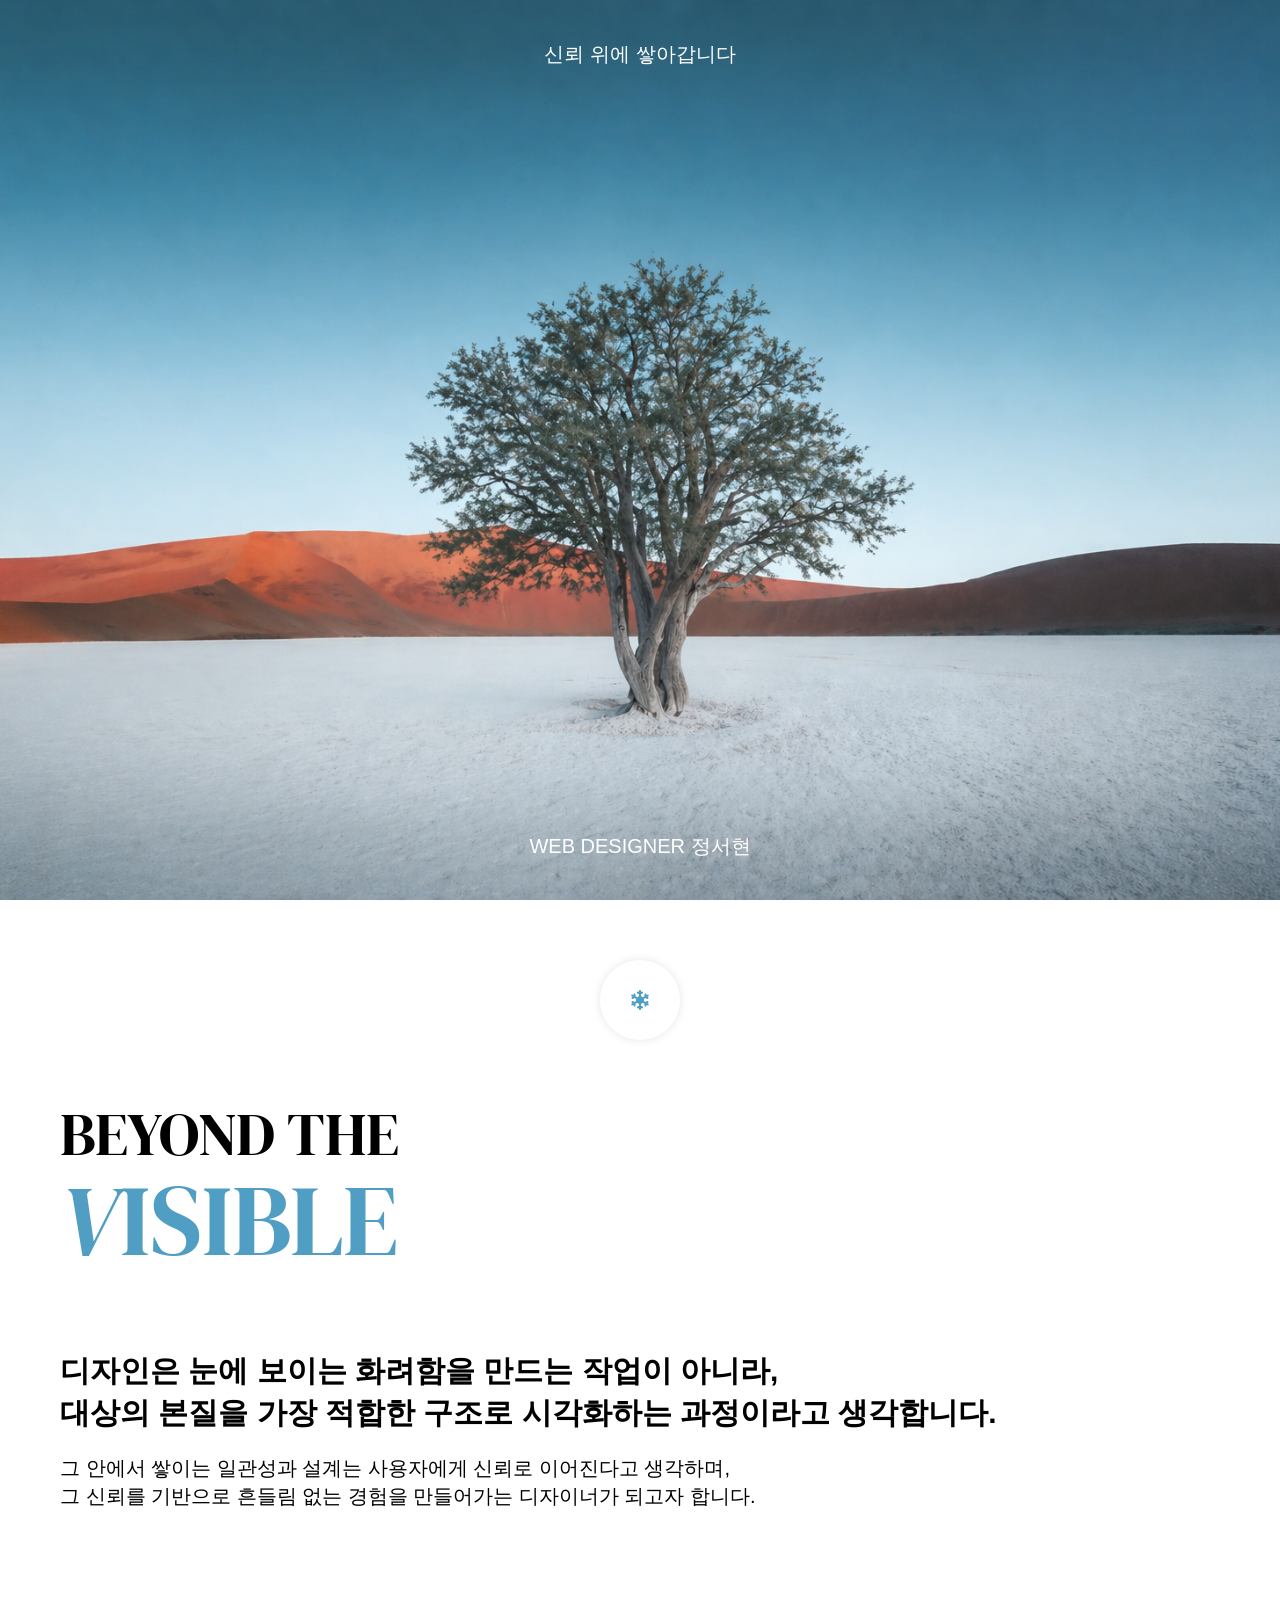
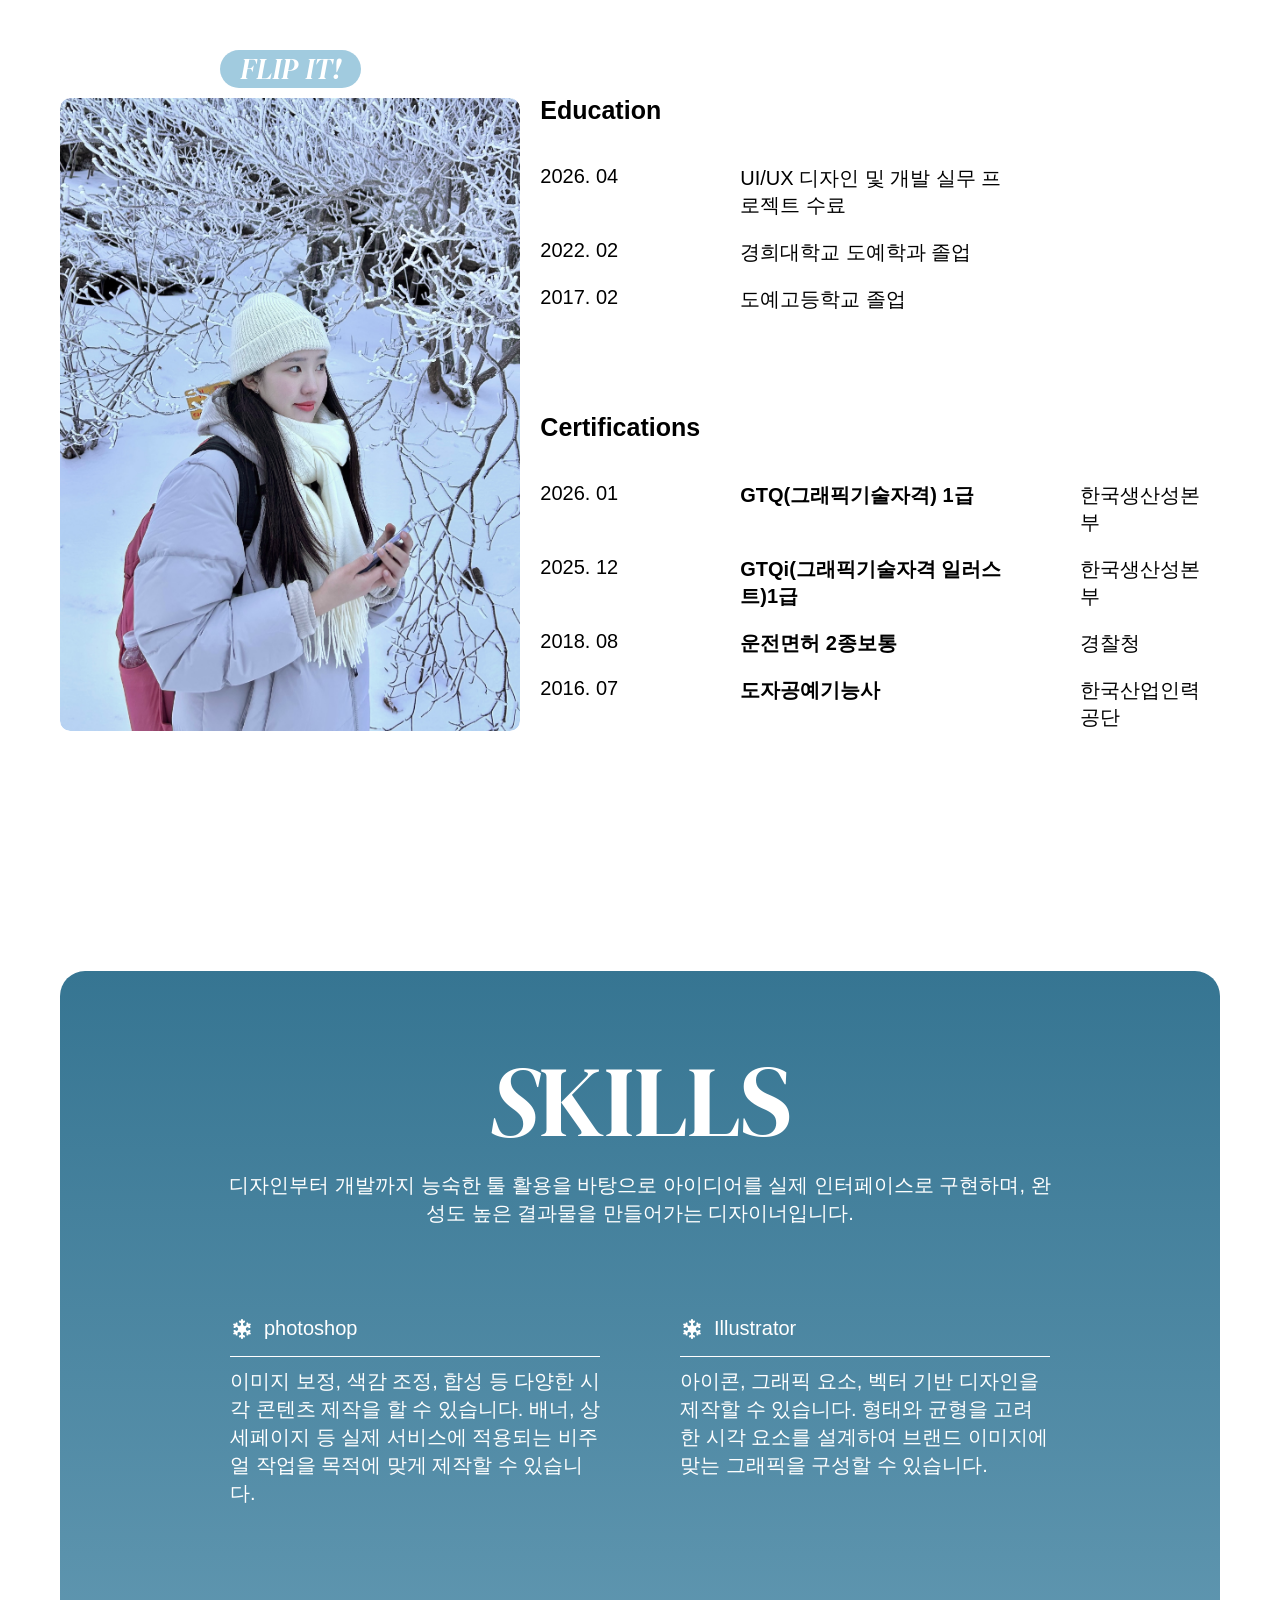
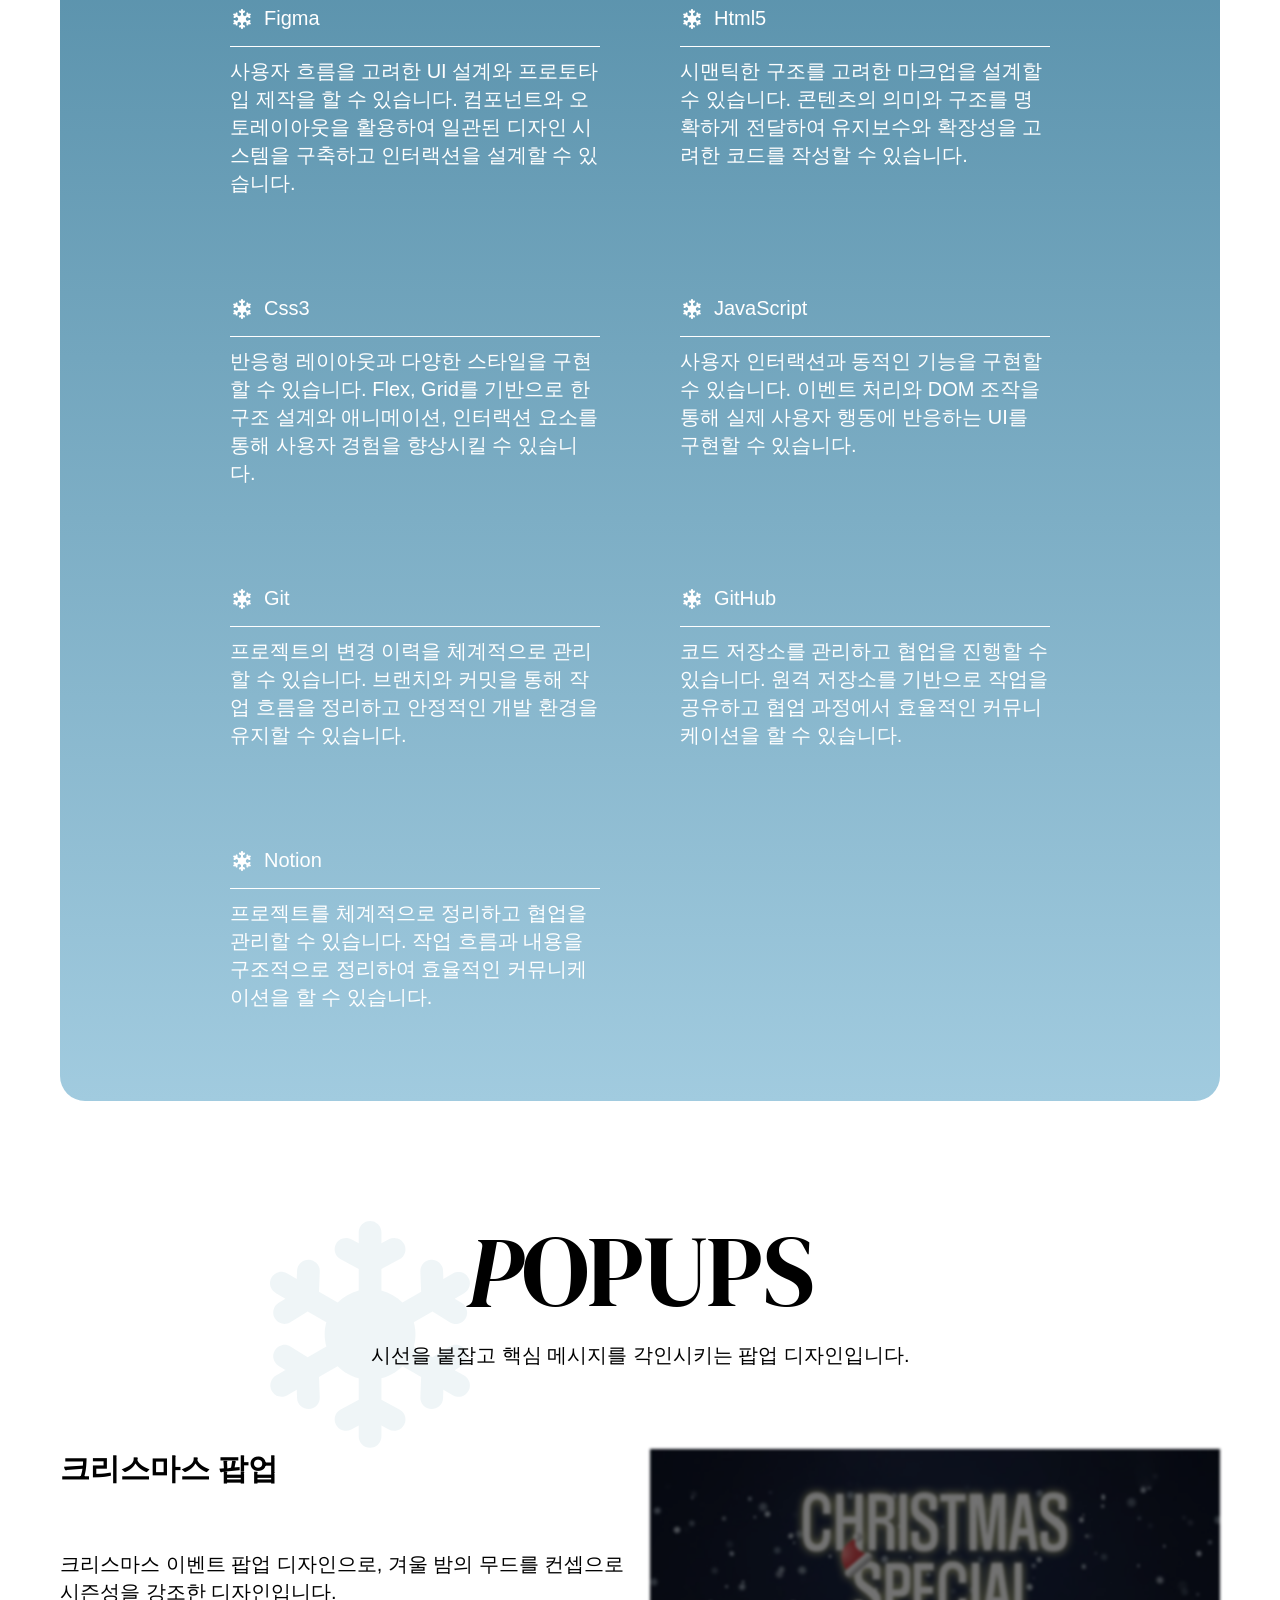
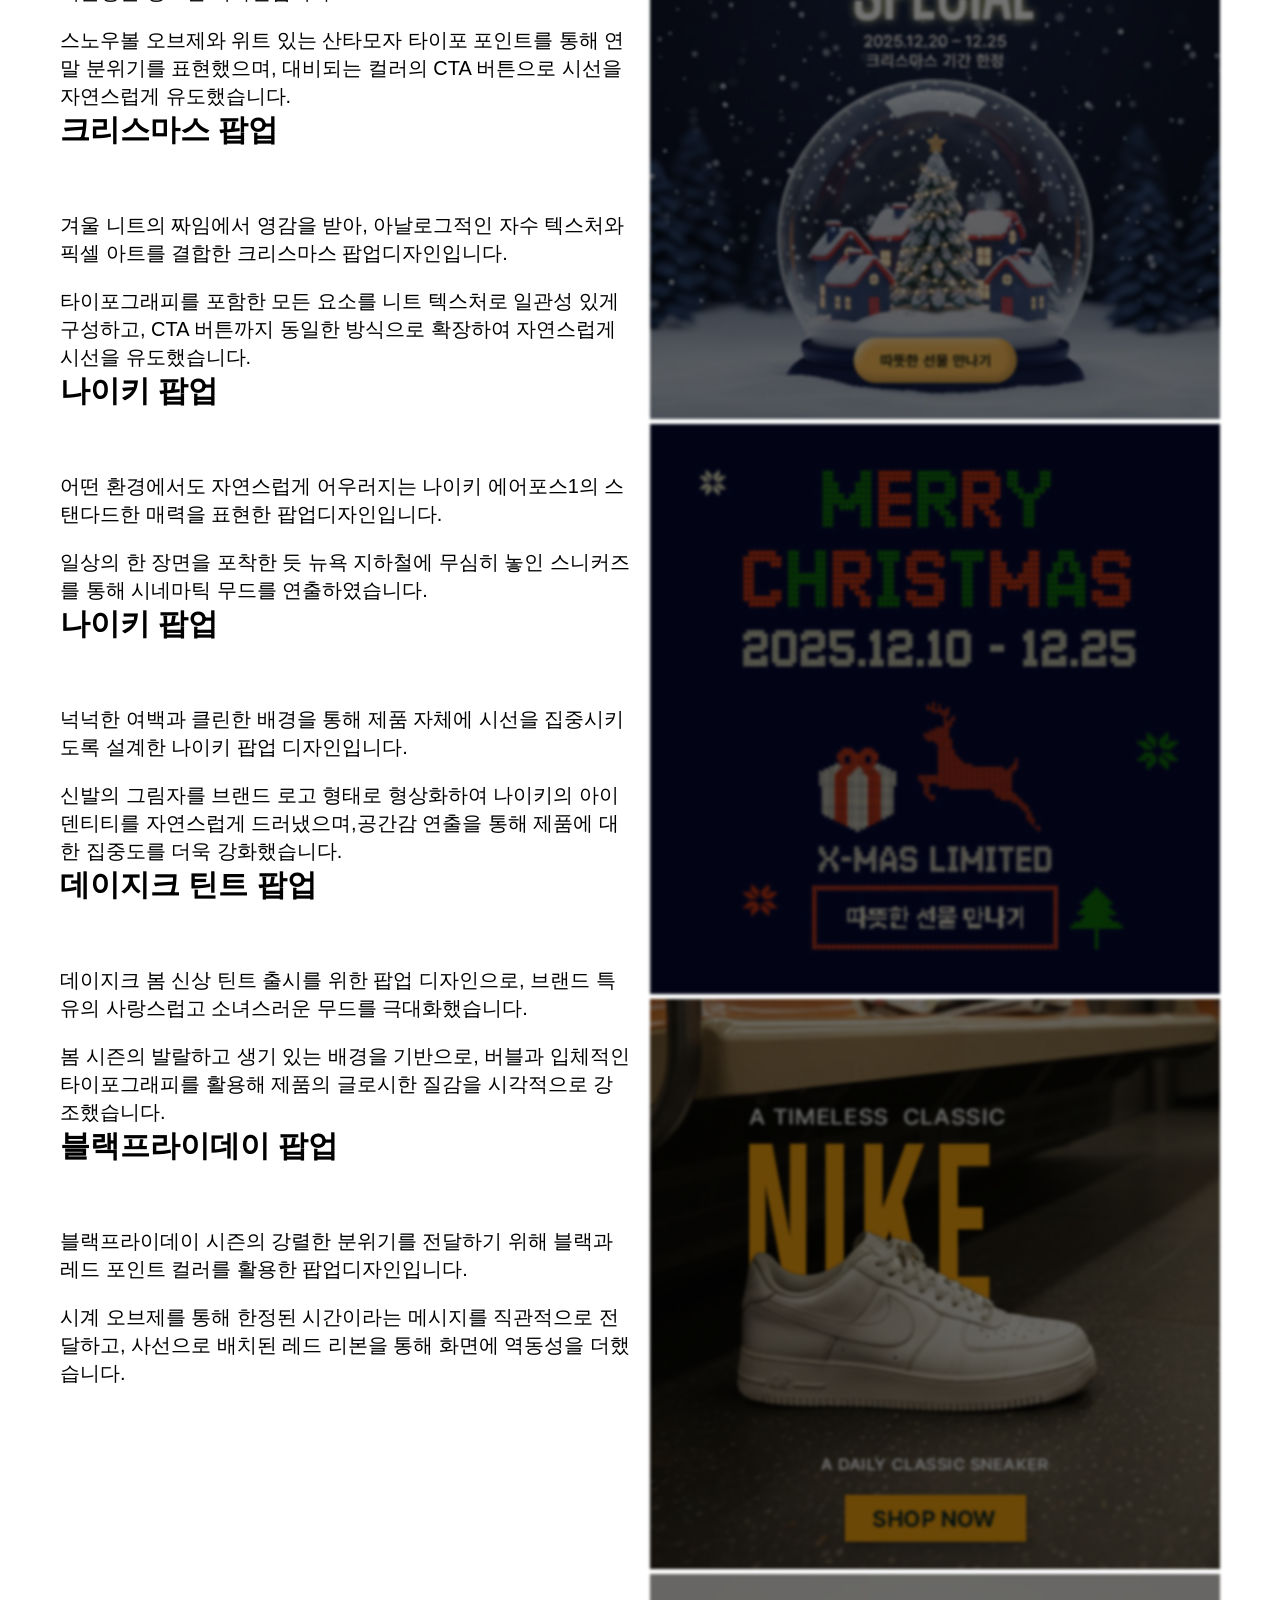
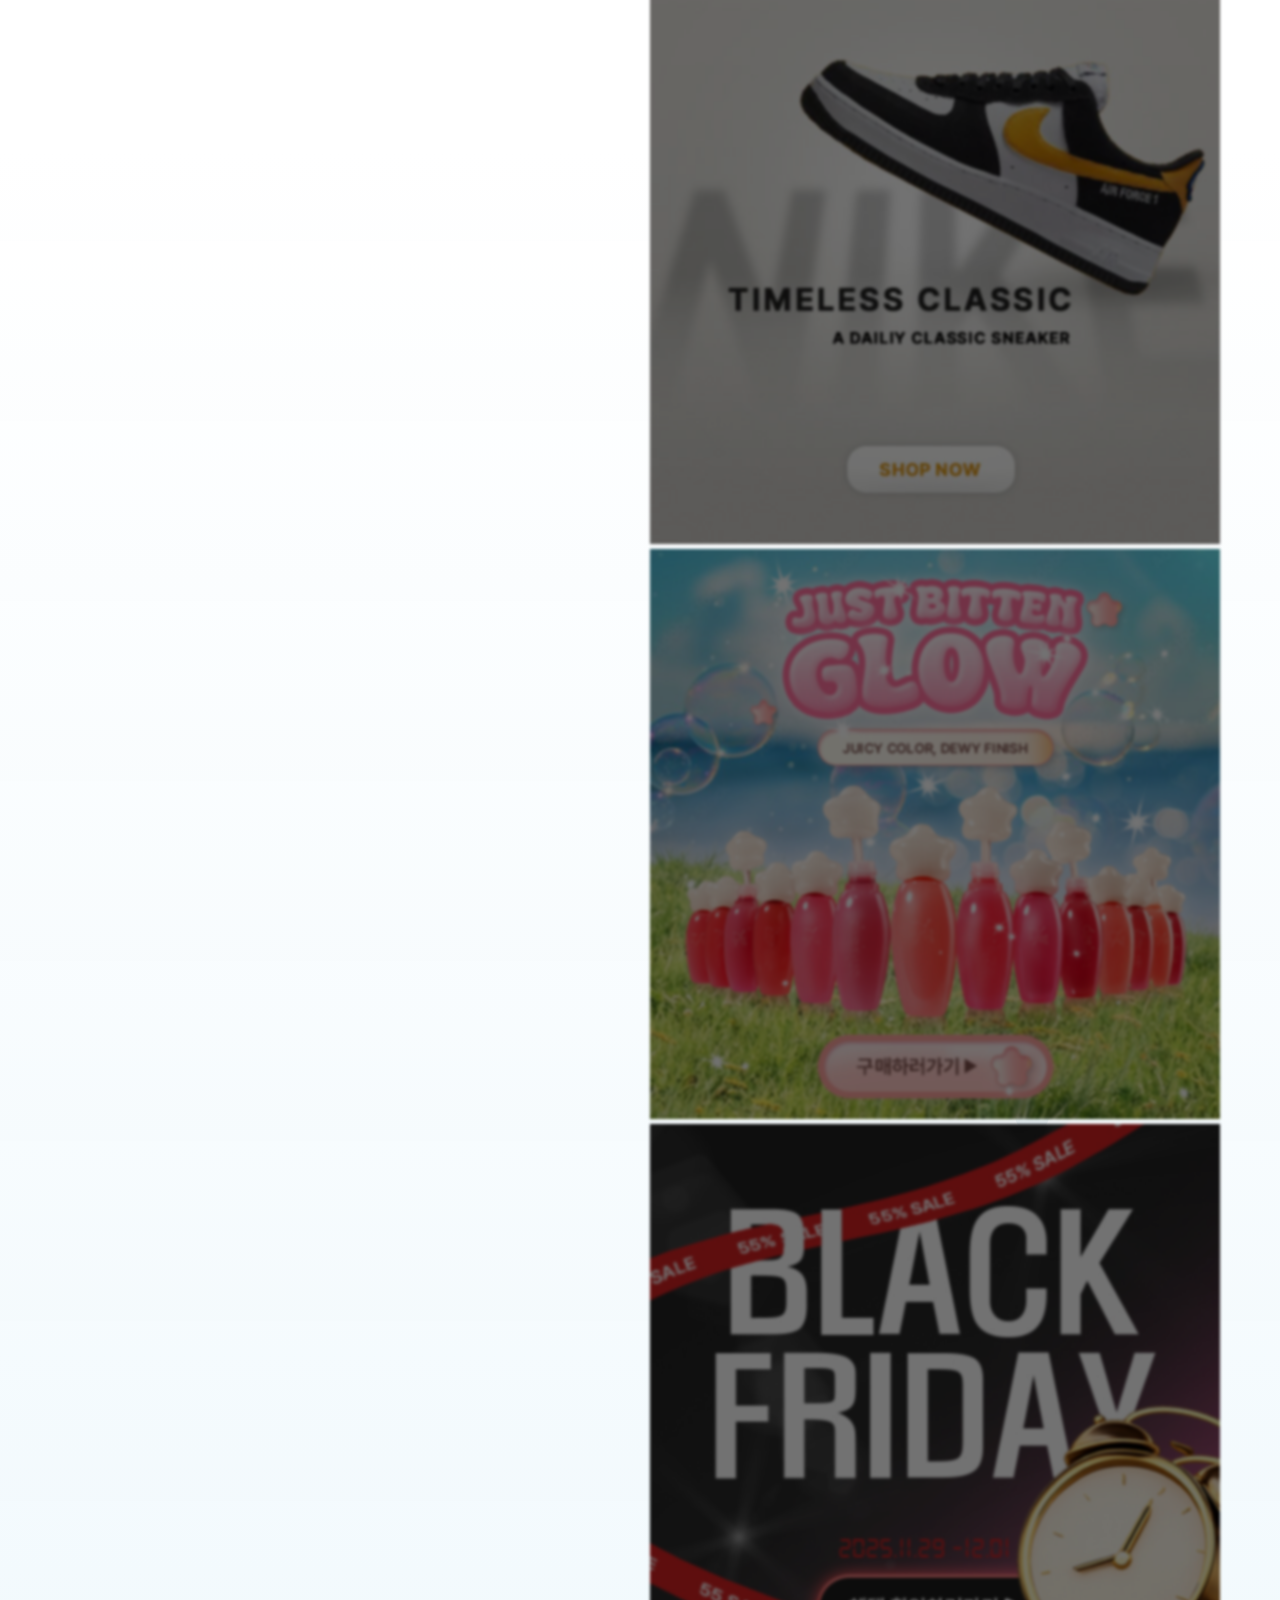
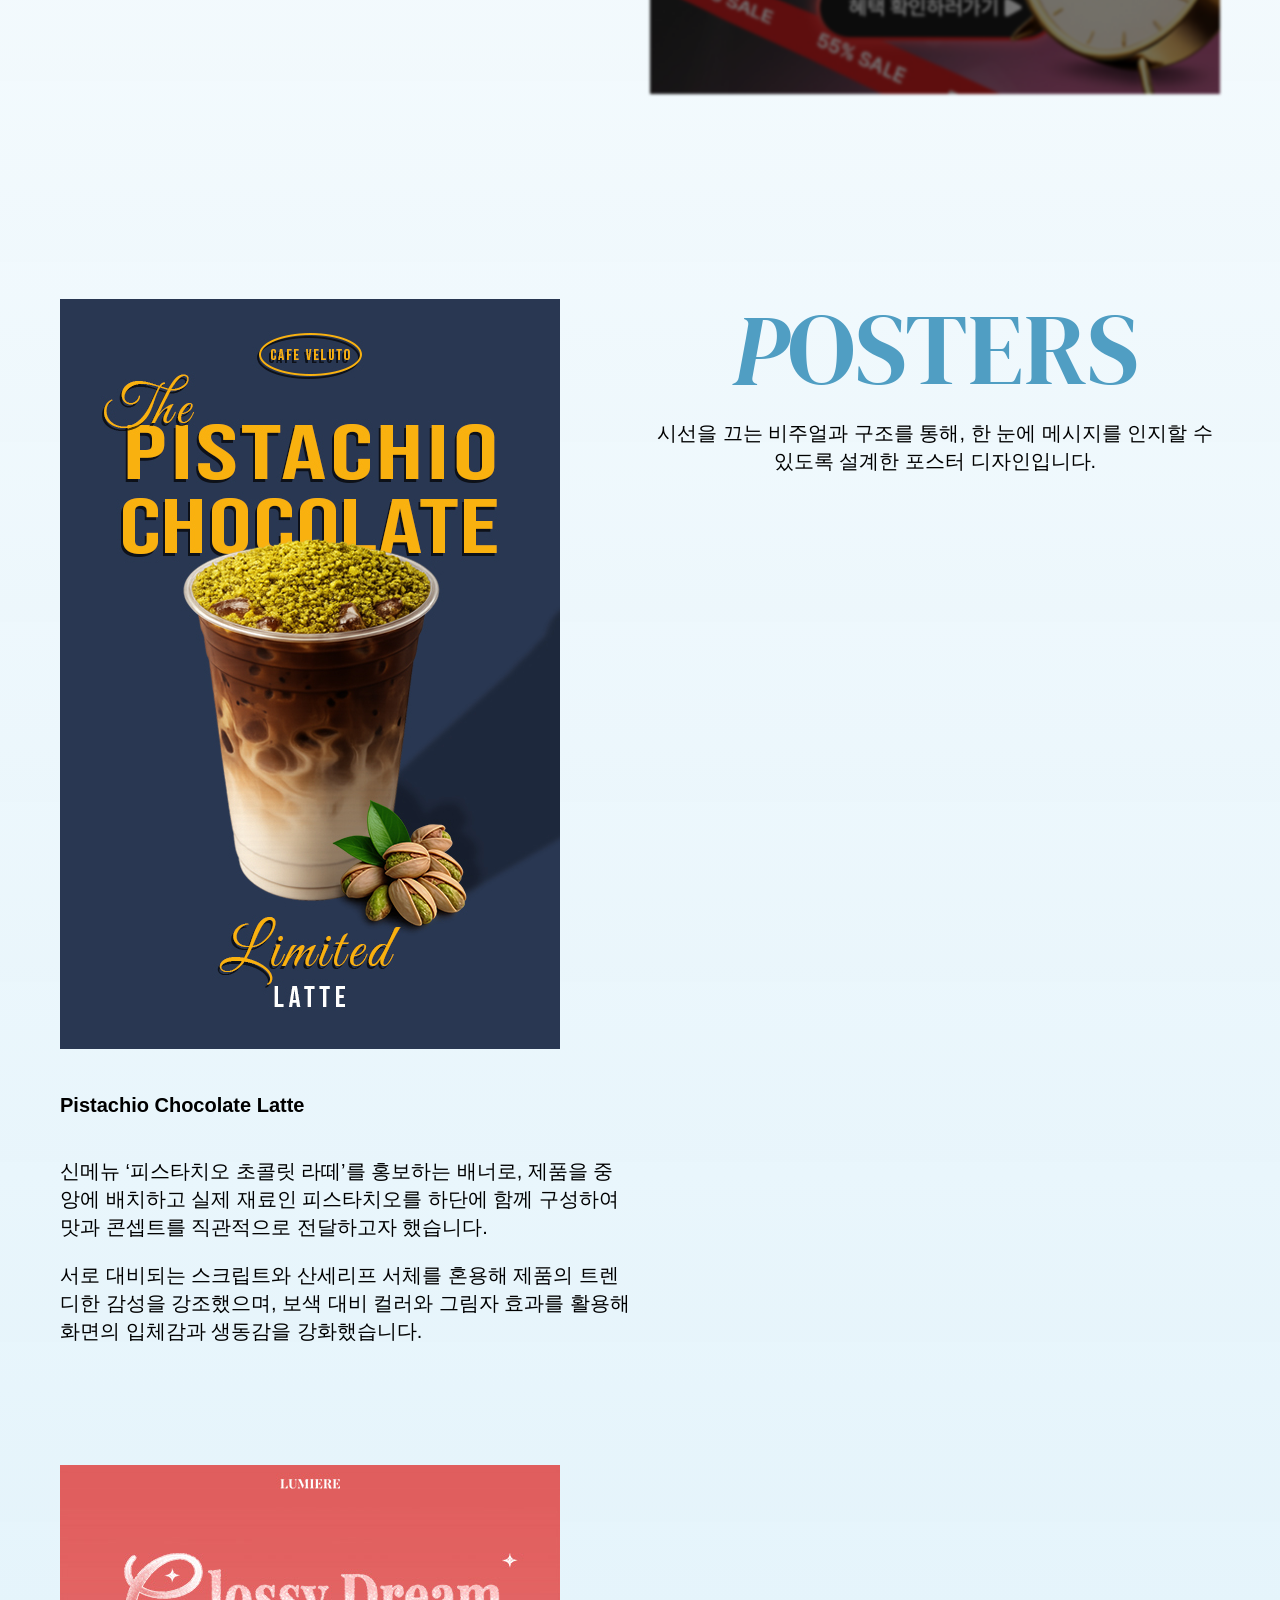
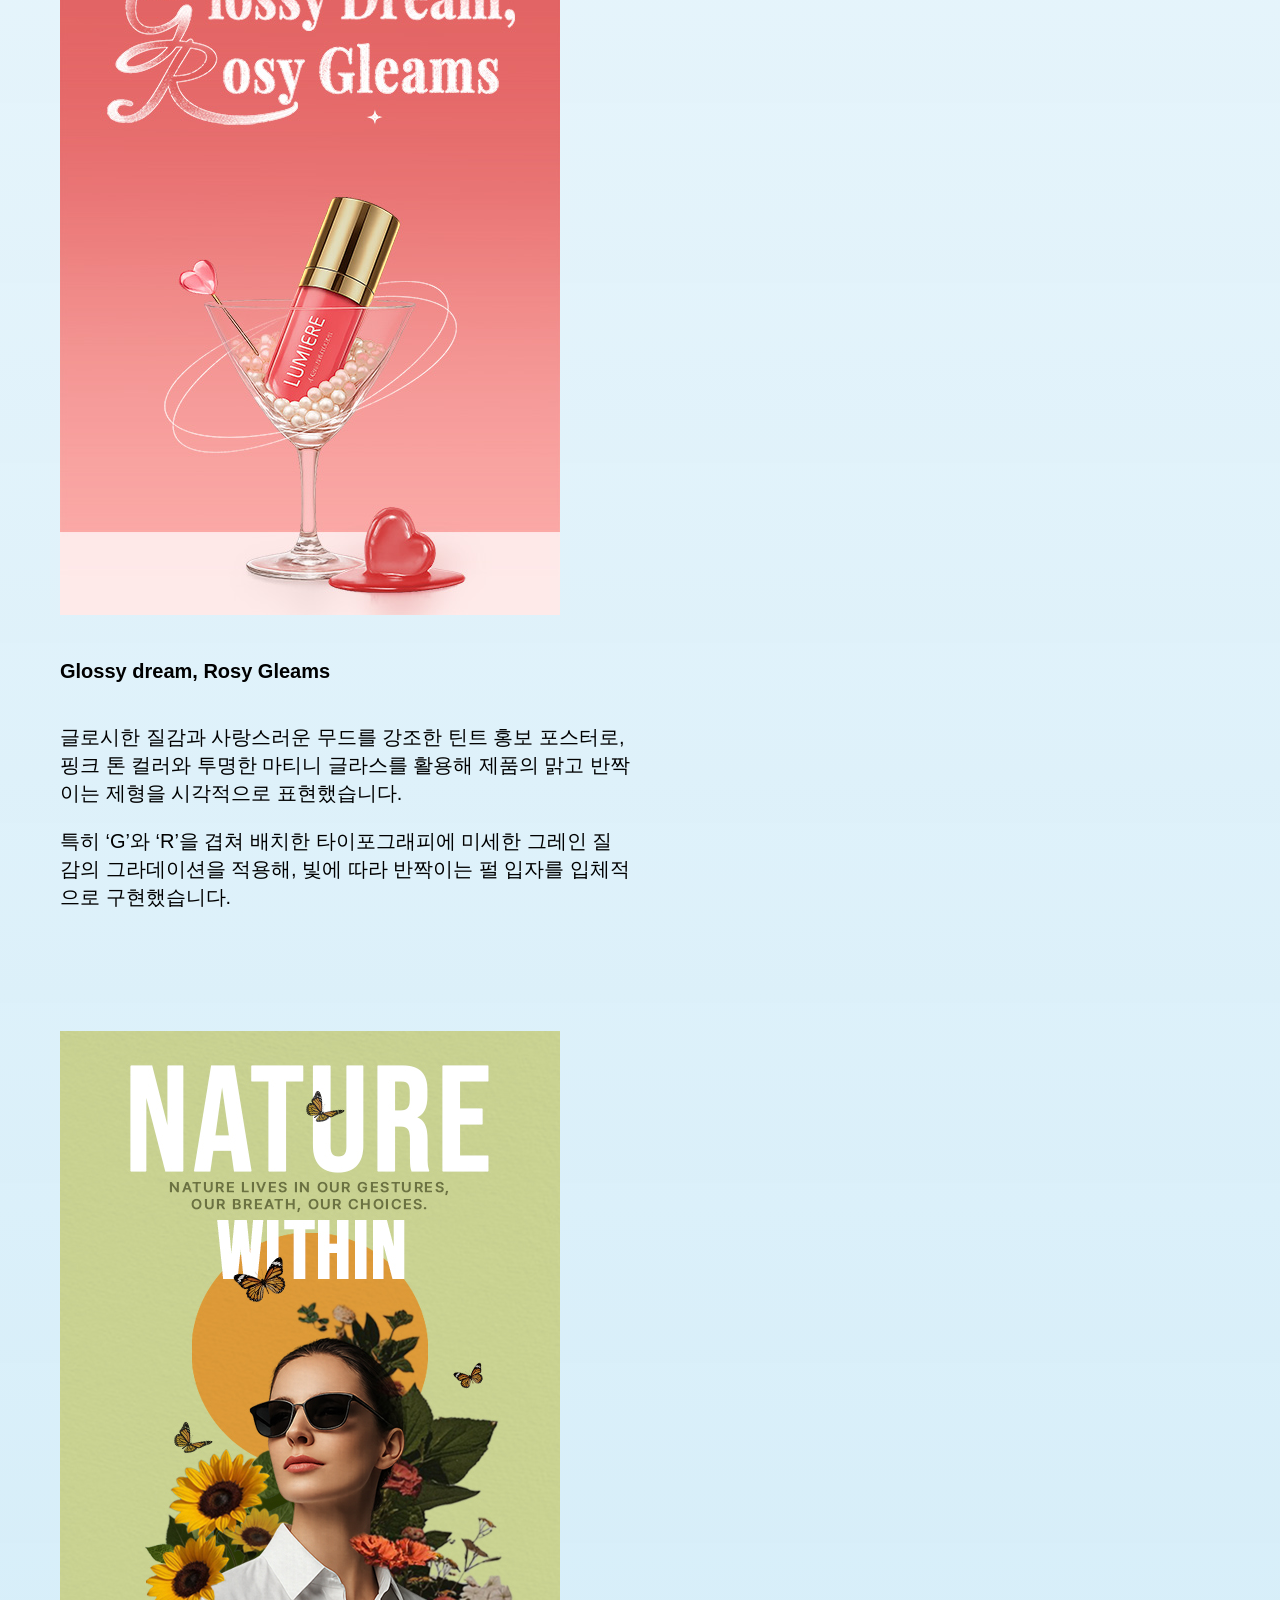
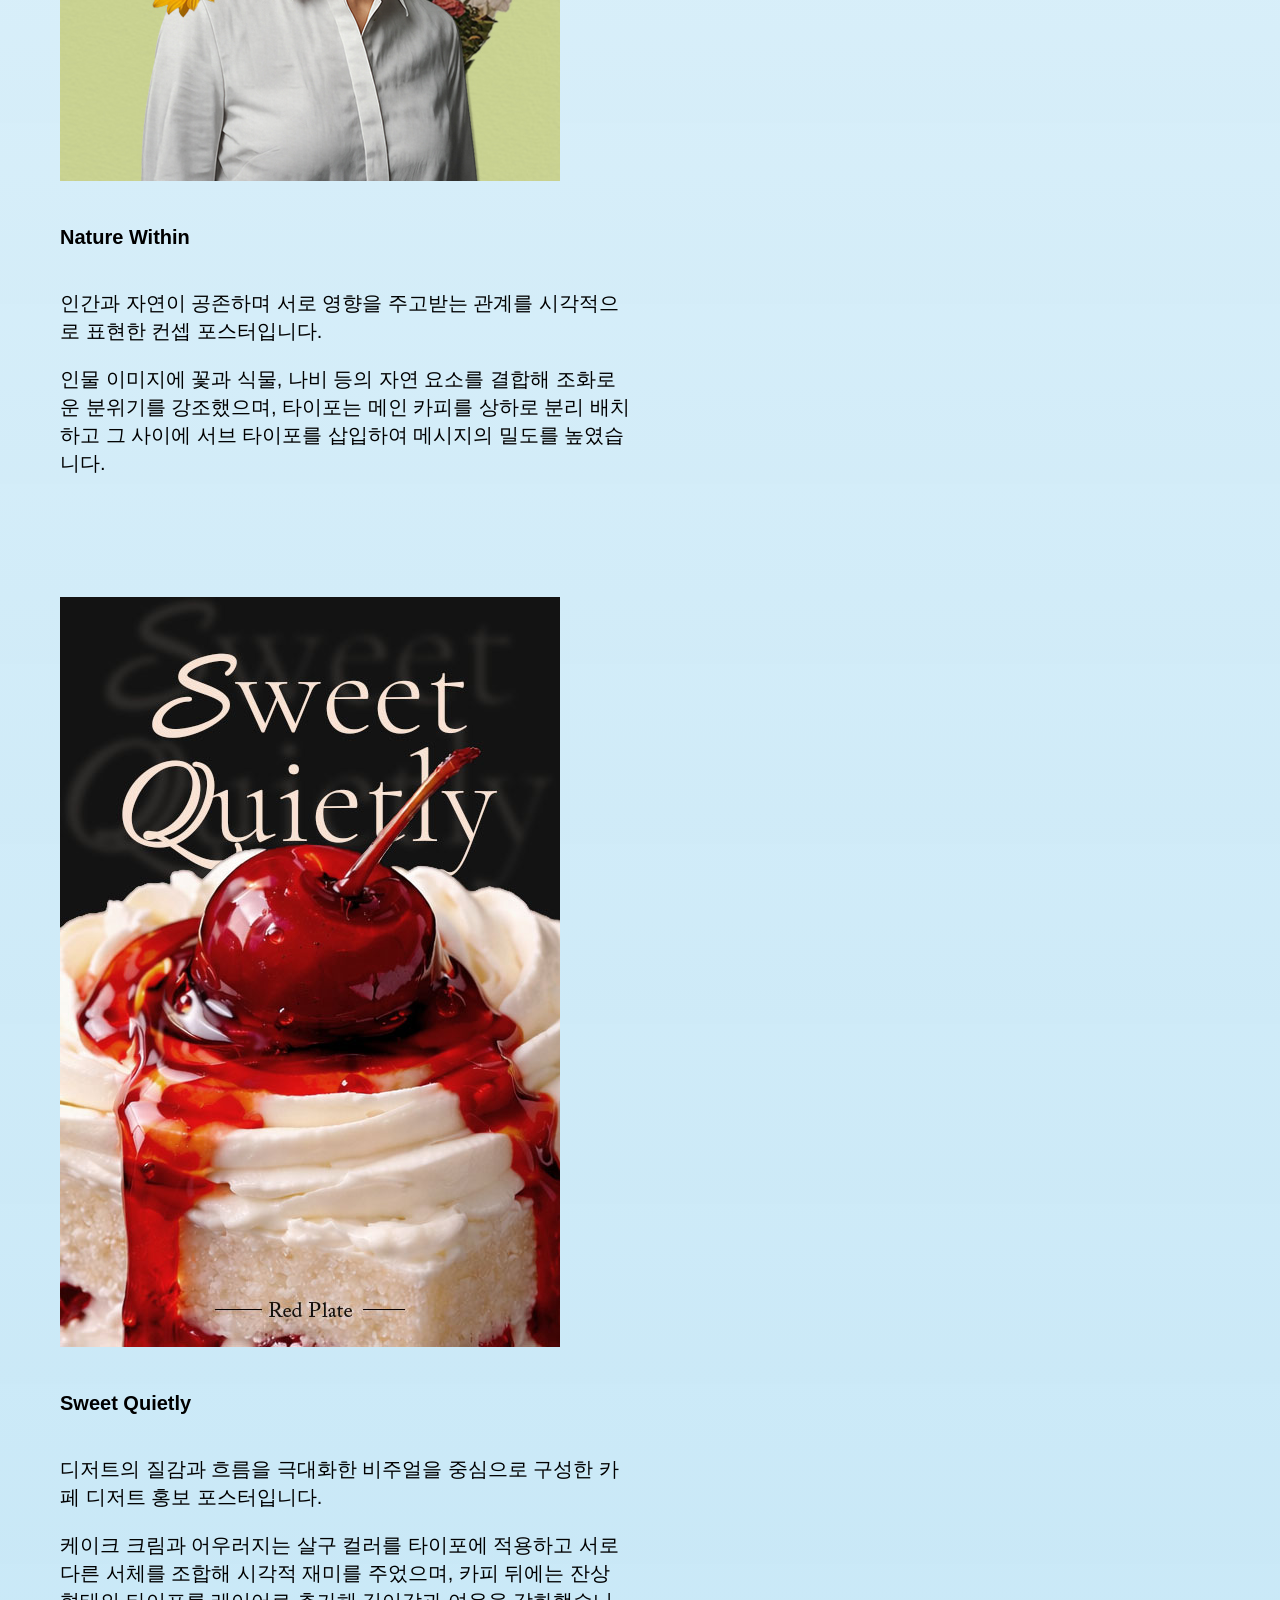
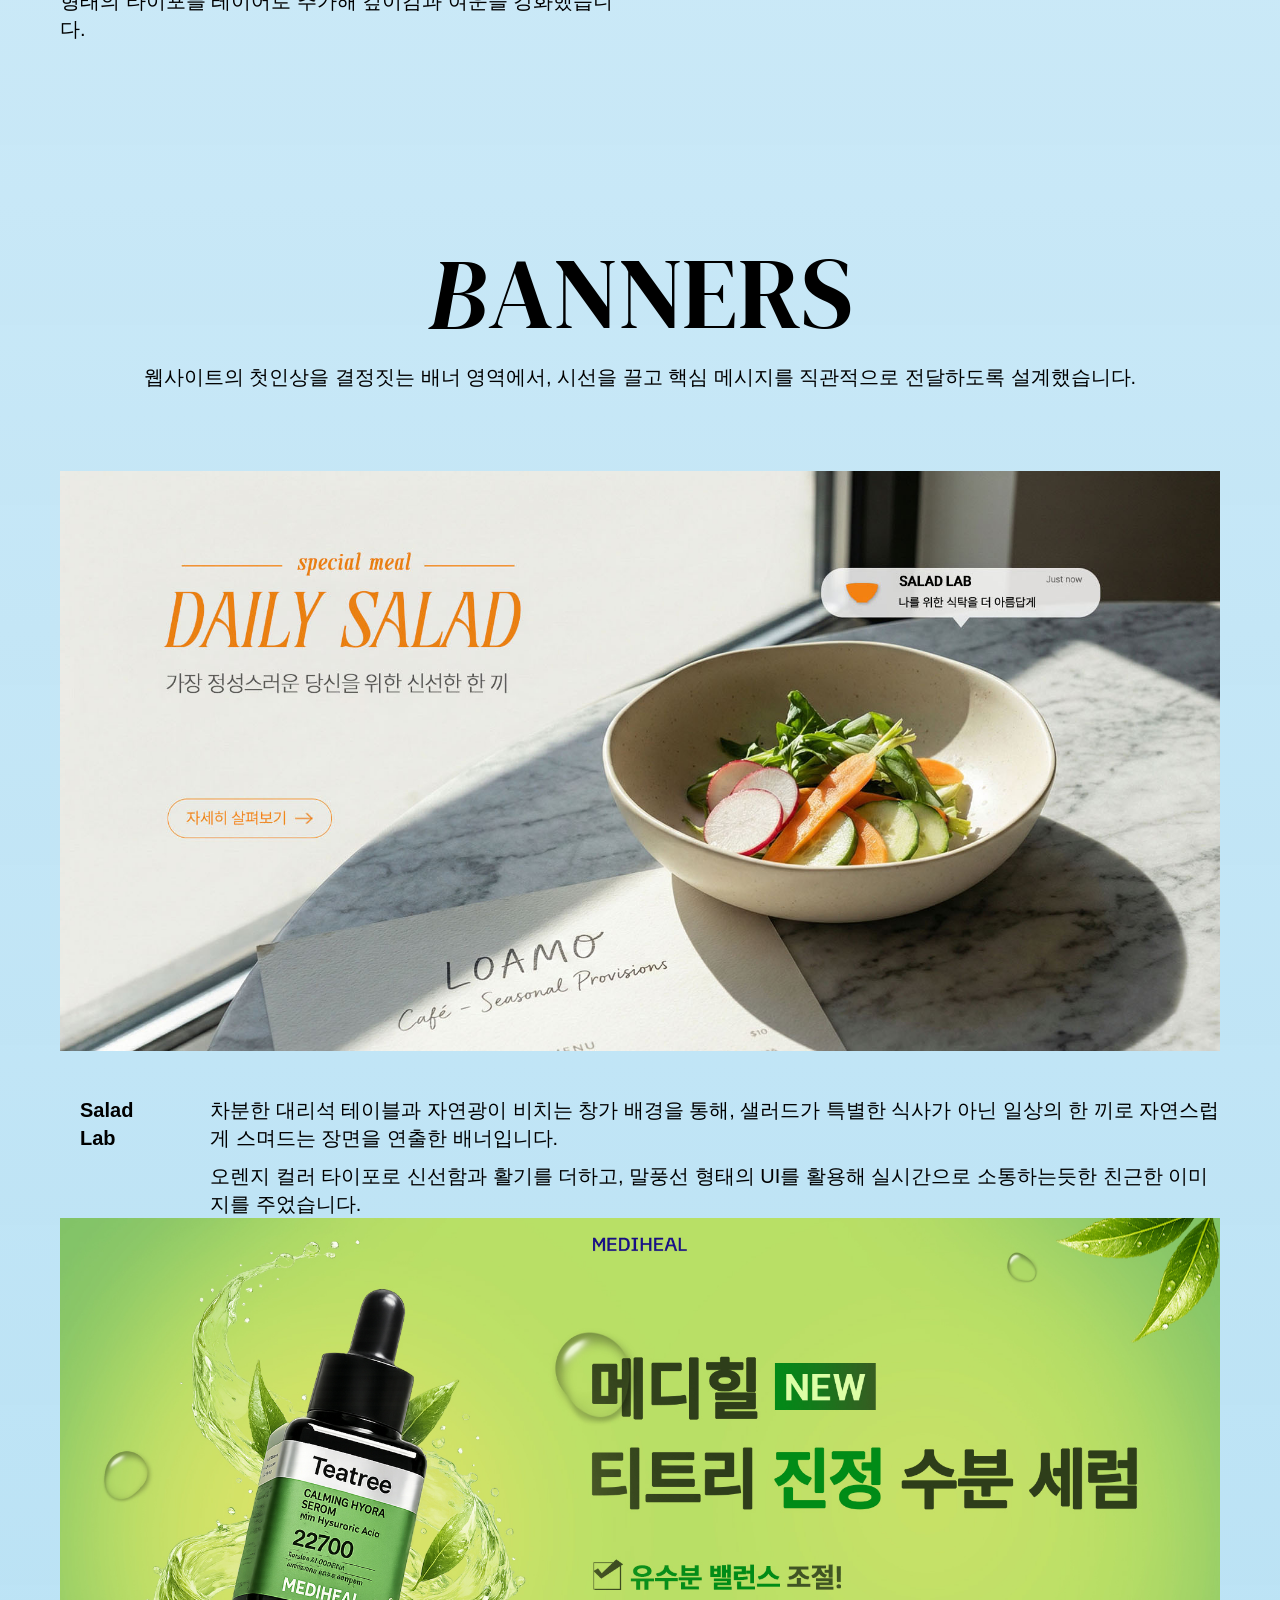
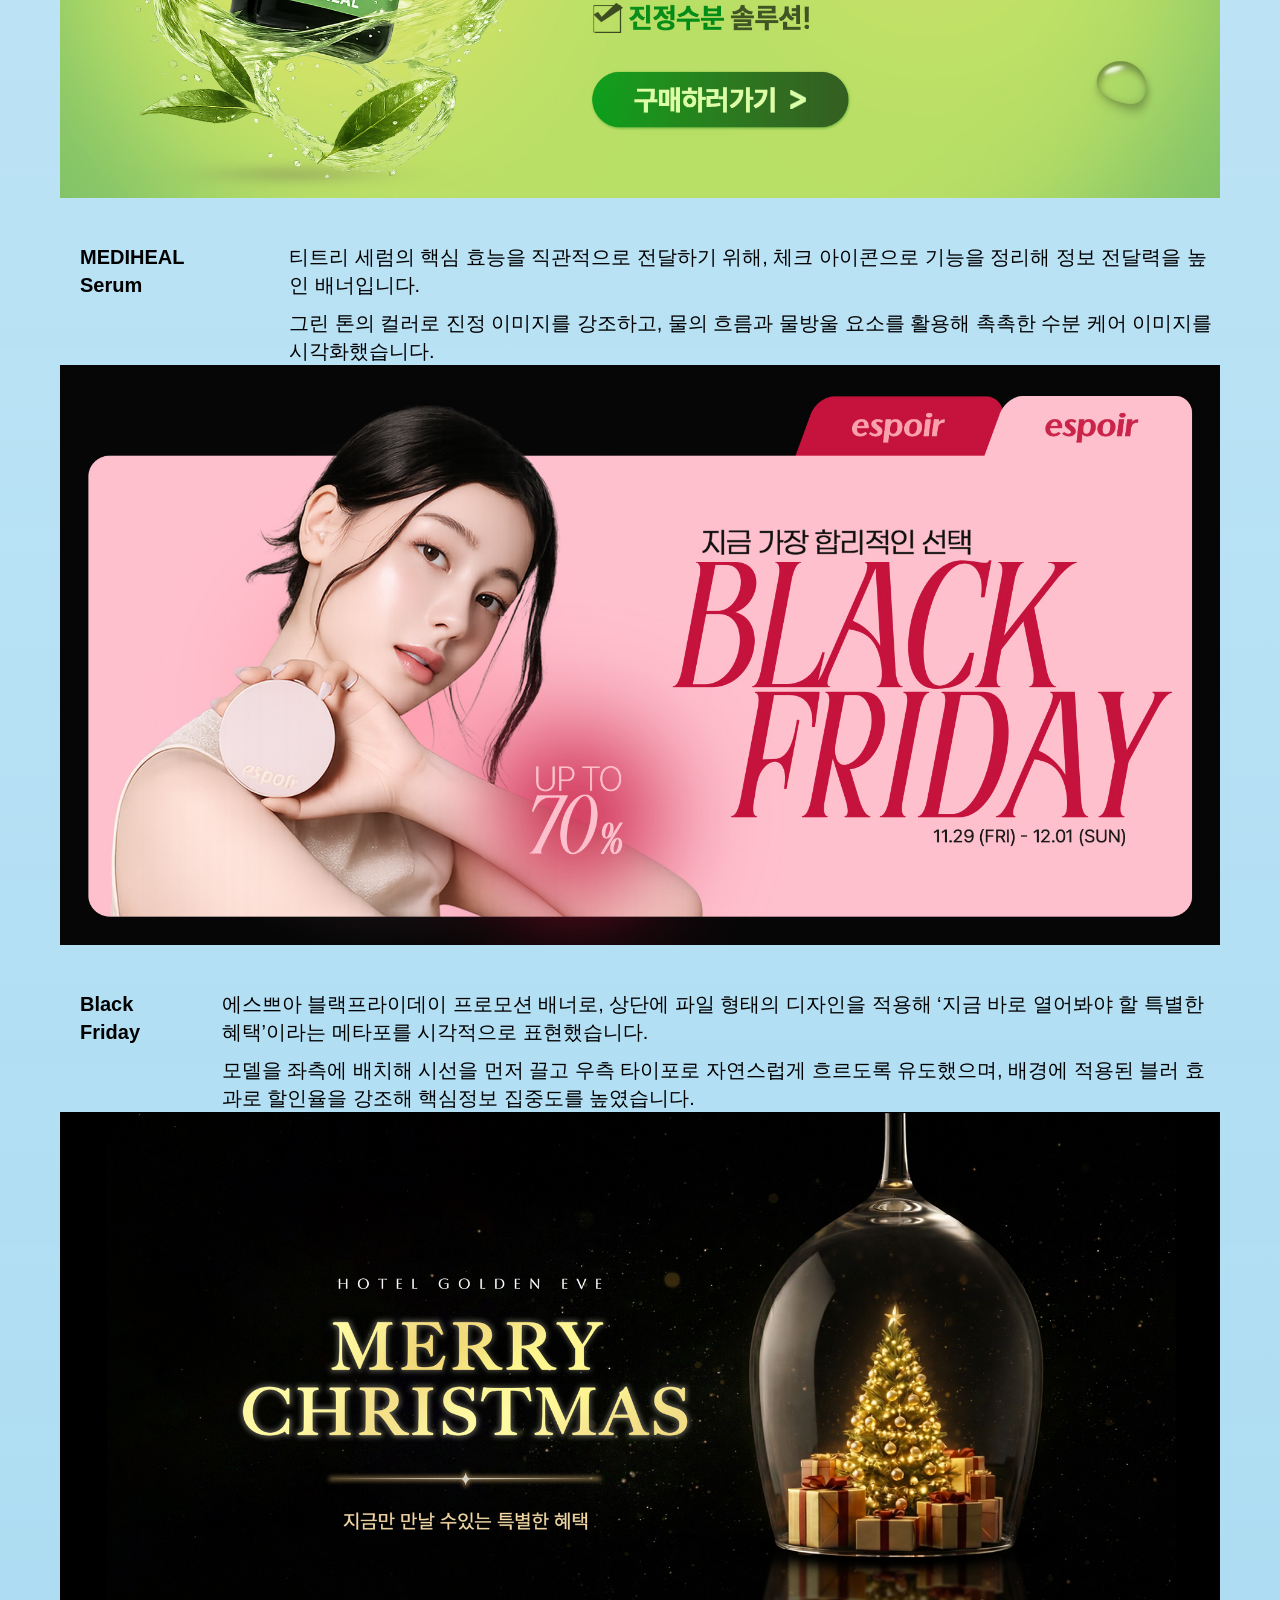
==== commit 9d4fc3f2: "." ====
--- a/index.html
+++ b/index.html
@@ -87,7 +87,7 @@
                             <span class="bold"><span class="pt i">V</span>ISIBLE</span>
                         </h1>
                     </section>
-                    <section class="content ani3">
+                    <section class="content ani1">
                         <h3>
                             디자인은 눈에 보이는 화려함을 만드는 작업이 아니라,<br>
                             대상의 본질을 가장 적합한 구조로 시각화하는 과정이라고 생각합니다.
@@ -414,9 +414,9 @@
                             <img src="./img/poster2.jpg" alt="LUMIERE Lip Tint">
                         </figure>
                         <div class="poster-txt">
-                            <h3 class="ani3">Glossy dream, Rosy Gleams</h3>
-                            <p class="ani3">글로시한 질감과 사랑스러운 무드를 강조한 틴트 홍보 포스터로, 핑크 톤 컬러와 투명한 마티니 글라스를 활용해 제품의 맑고 반짝이는 제형을 시각적으로 표현했습니다.</p>
-                            <p class="ani3">특히 ‘G’와 ‘R’을 겹쳐 배치한 타이포그래피에 미세한 그레인 질감의 그라데이션을 적용해, 빛에 따라 반짝이는 펄 입자를 입체적으로 구현했습니다.</p>
+                            <h3 class="ani1">Glossy dream, Rosy Gleams</h3>
+                            <p class="ani1">글로시한 질감과 사랑스러운 무드를 강조한 틴트 홍보 포스터로, 핑크 톤 컬러와 투명한 마티니 글라스를 활용해 제품의 맑고 반짝이는 제형을 시각적으로 표현했습니다.</p>
+                            <p class="ani1">특히 ‘G’와 ‘R’을 겹쳐 배치한 타이포그래피에 미세한 그레인 질감의 그라데이션을 적용해, 빛에 따라 반짝이는 펄 입자를 입체적으로 구현했습니다.</p>
                         </div>
                     </li>
                     <li>
--- a/css/animation.css
+++ b/css/animation.css
@@ -5,17 +5,6 @@
     transform: translateX(-20px);
 }
 .ani1.on{
-    opacity: 1;
-    transform: translateX(0);
-}
-
-/* 오른쪽에서 왼쪽으로 나타나는 애니메이션 */
-.ani3{
-    transition:all 1s ease 0s;
-    opacity: 0;
-    transform: translateX(20px);
-}
-.ani3.on{
     opacity: 1;
     transform: translateX(0);
 }
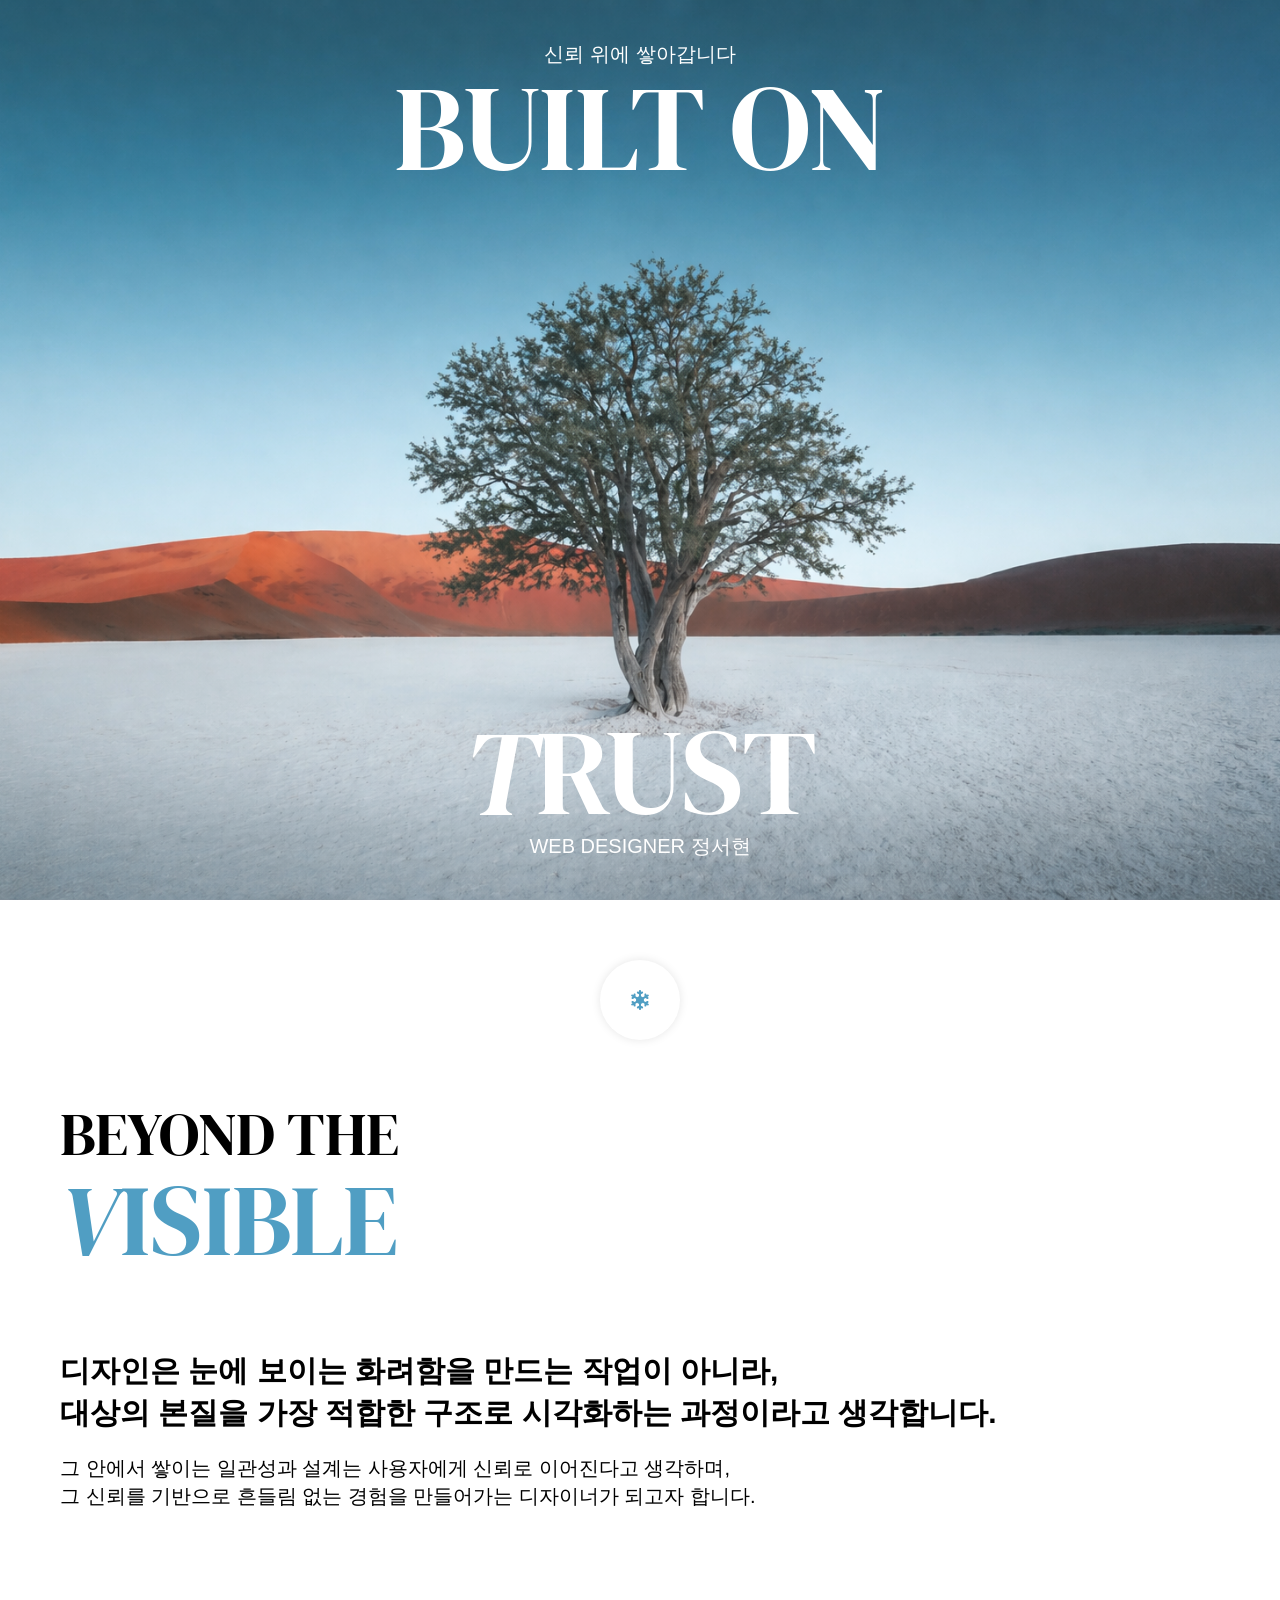
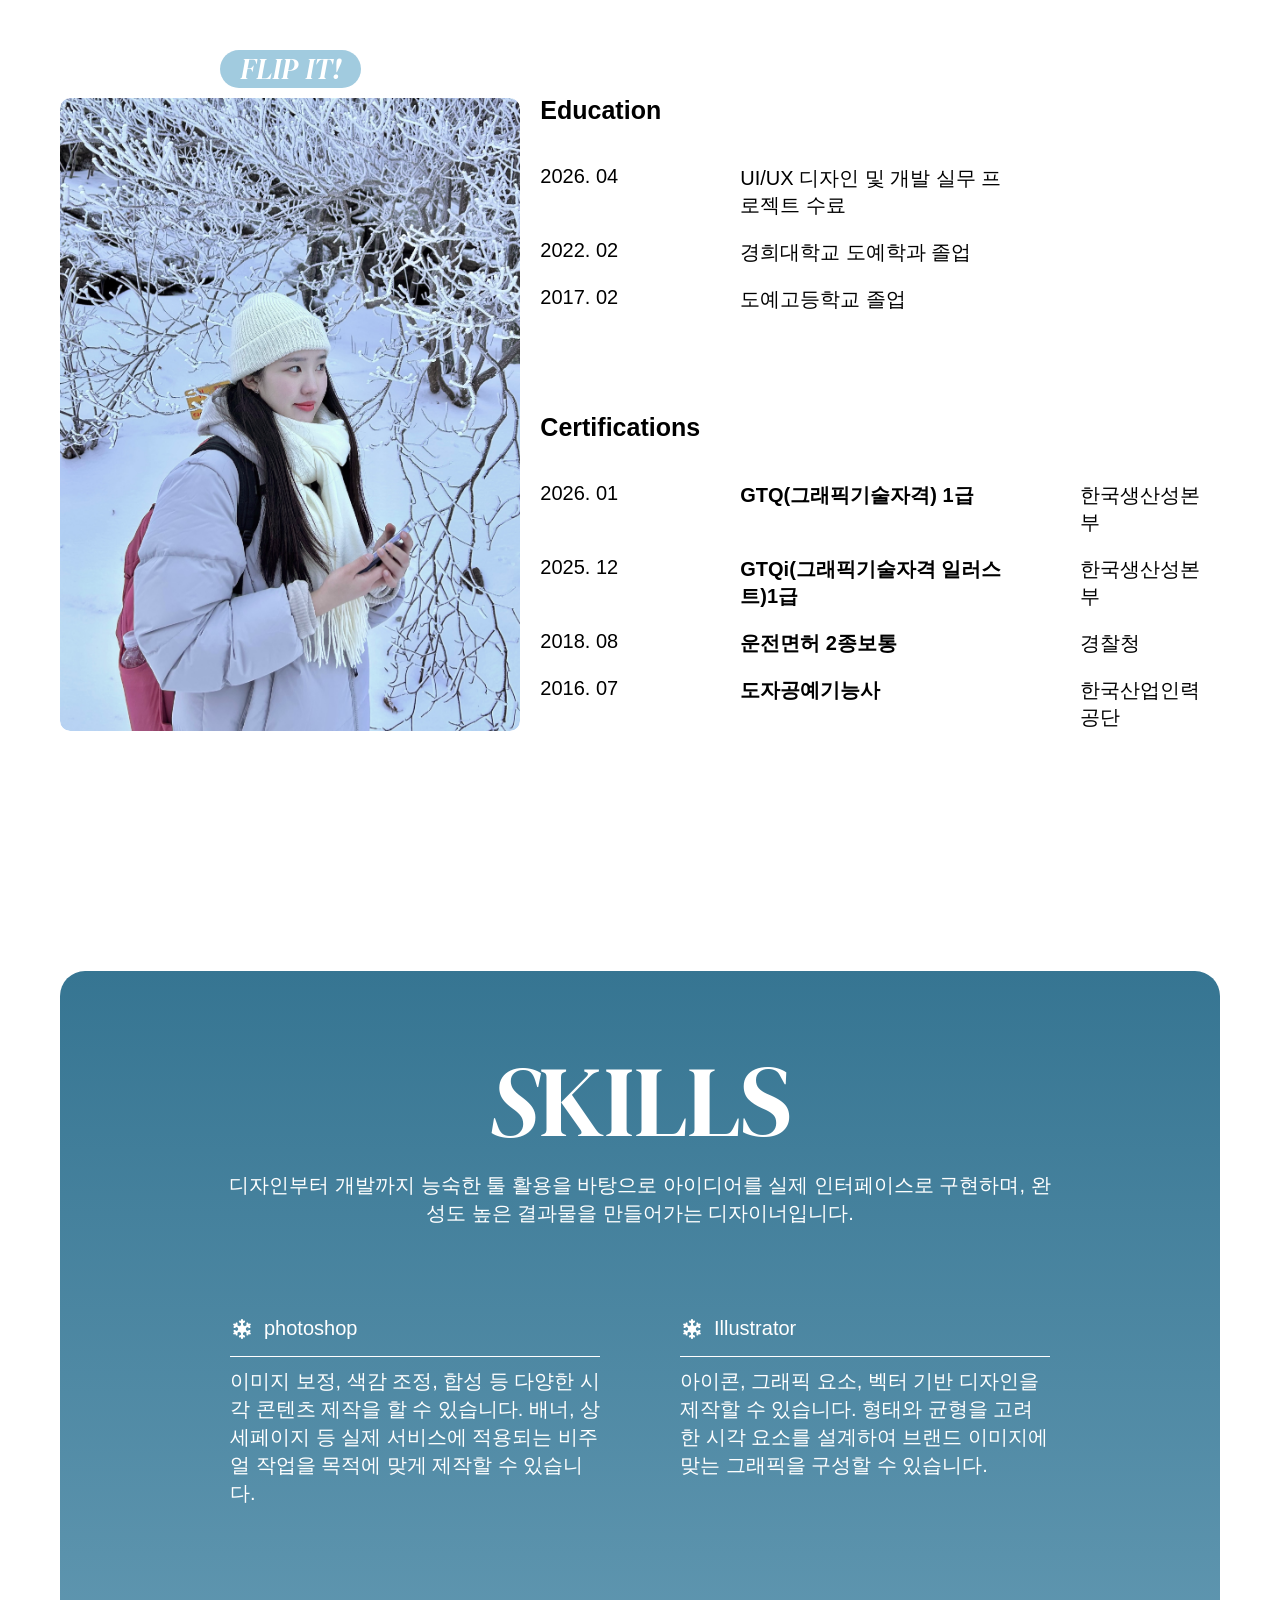
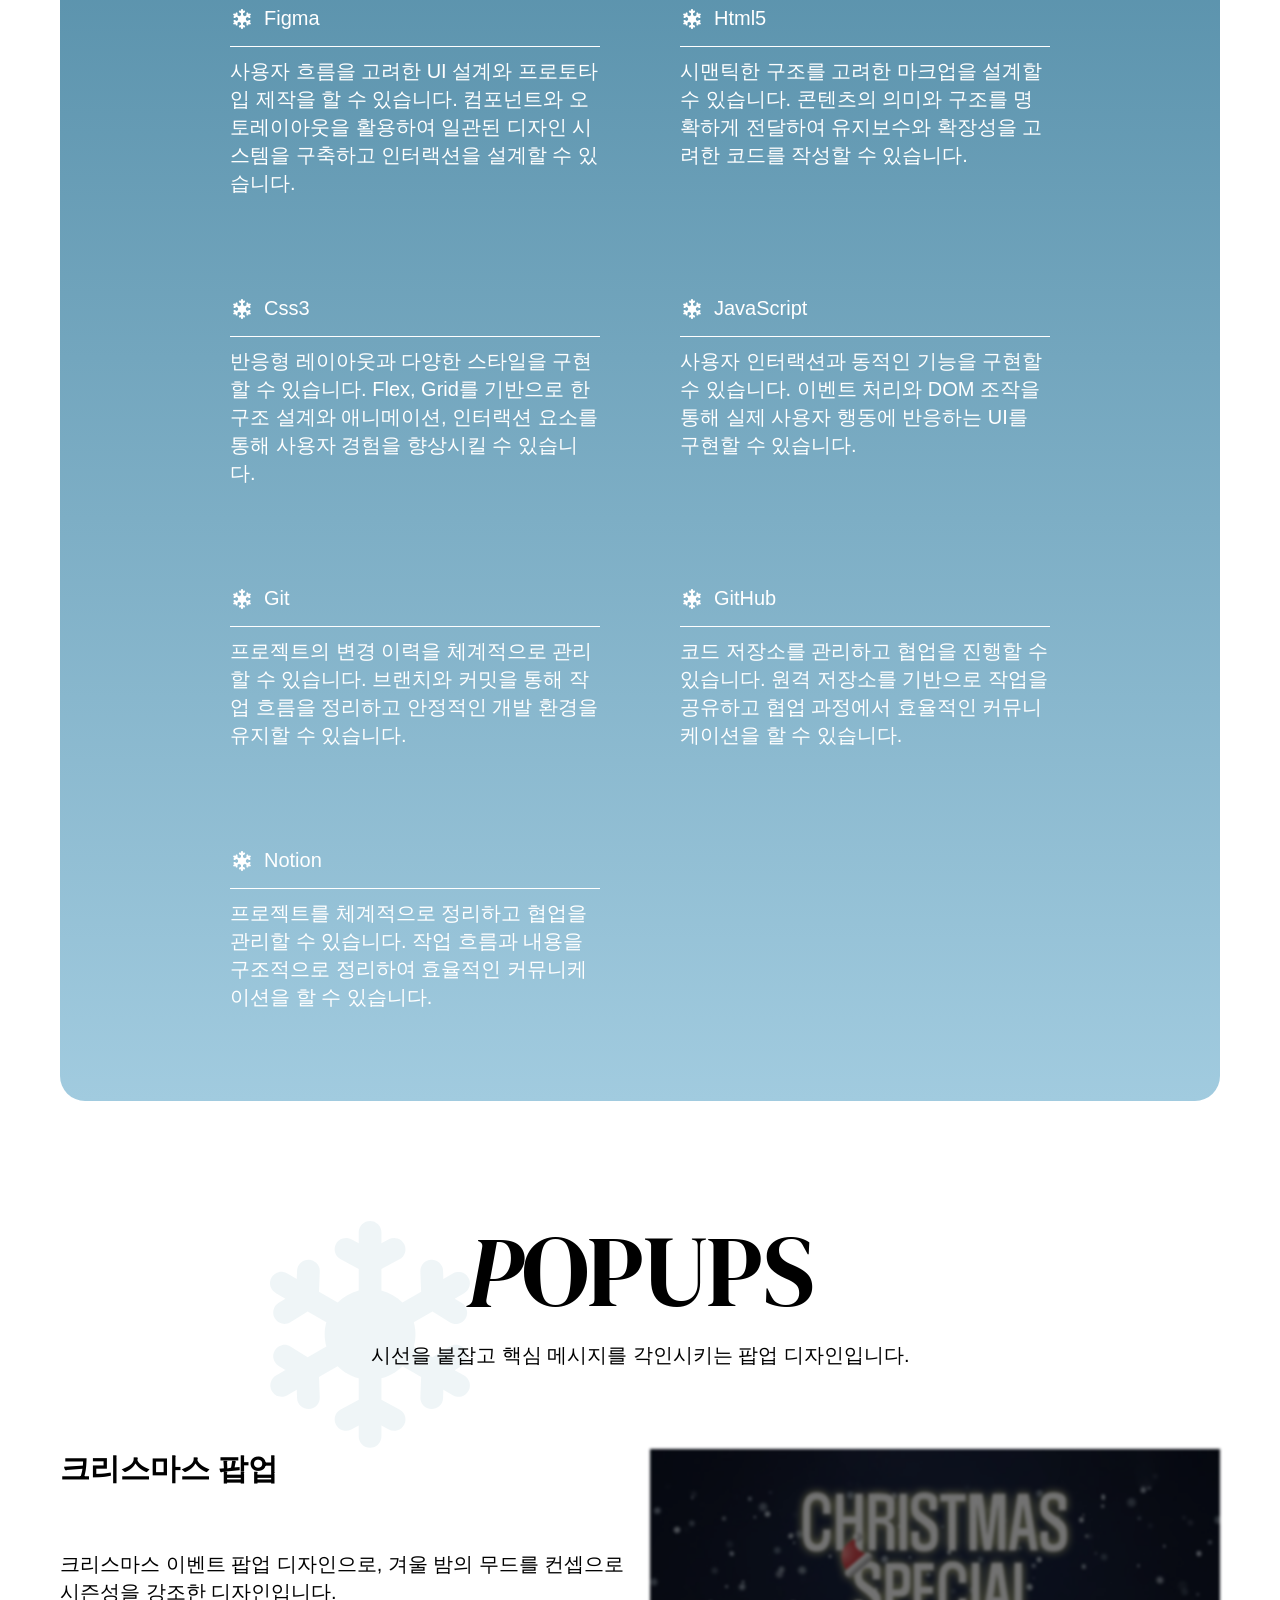
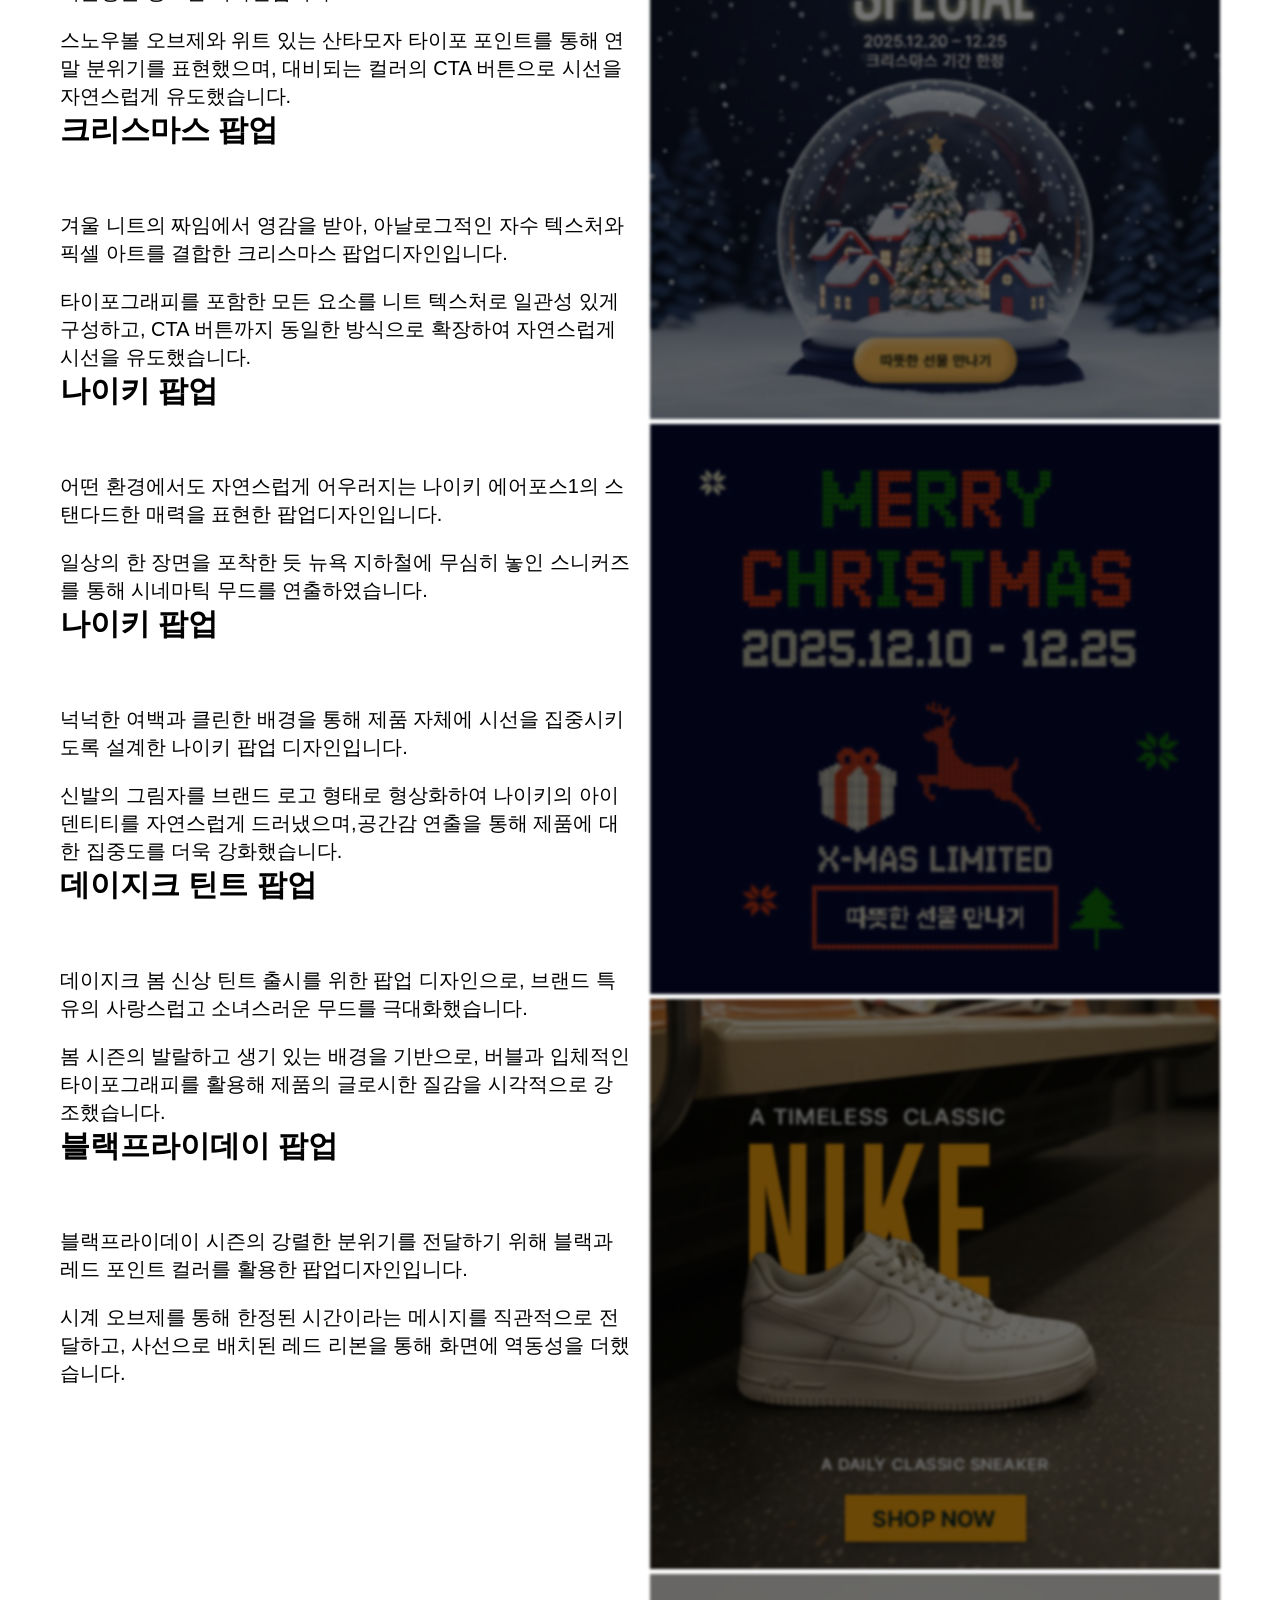
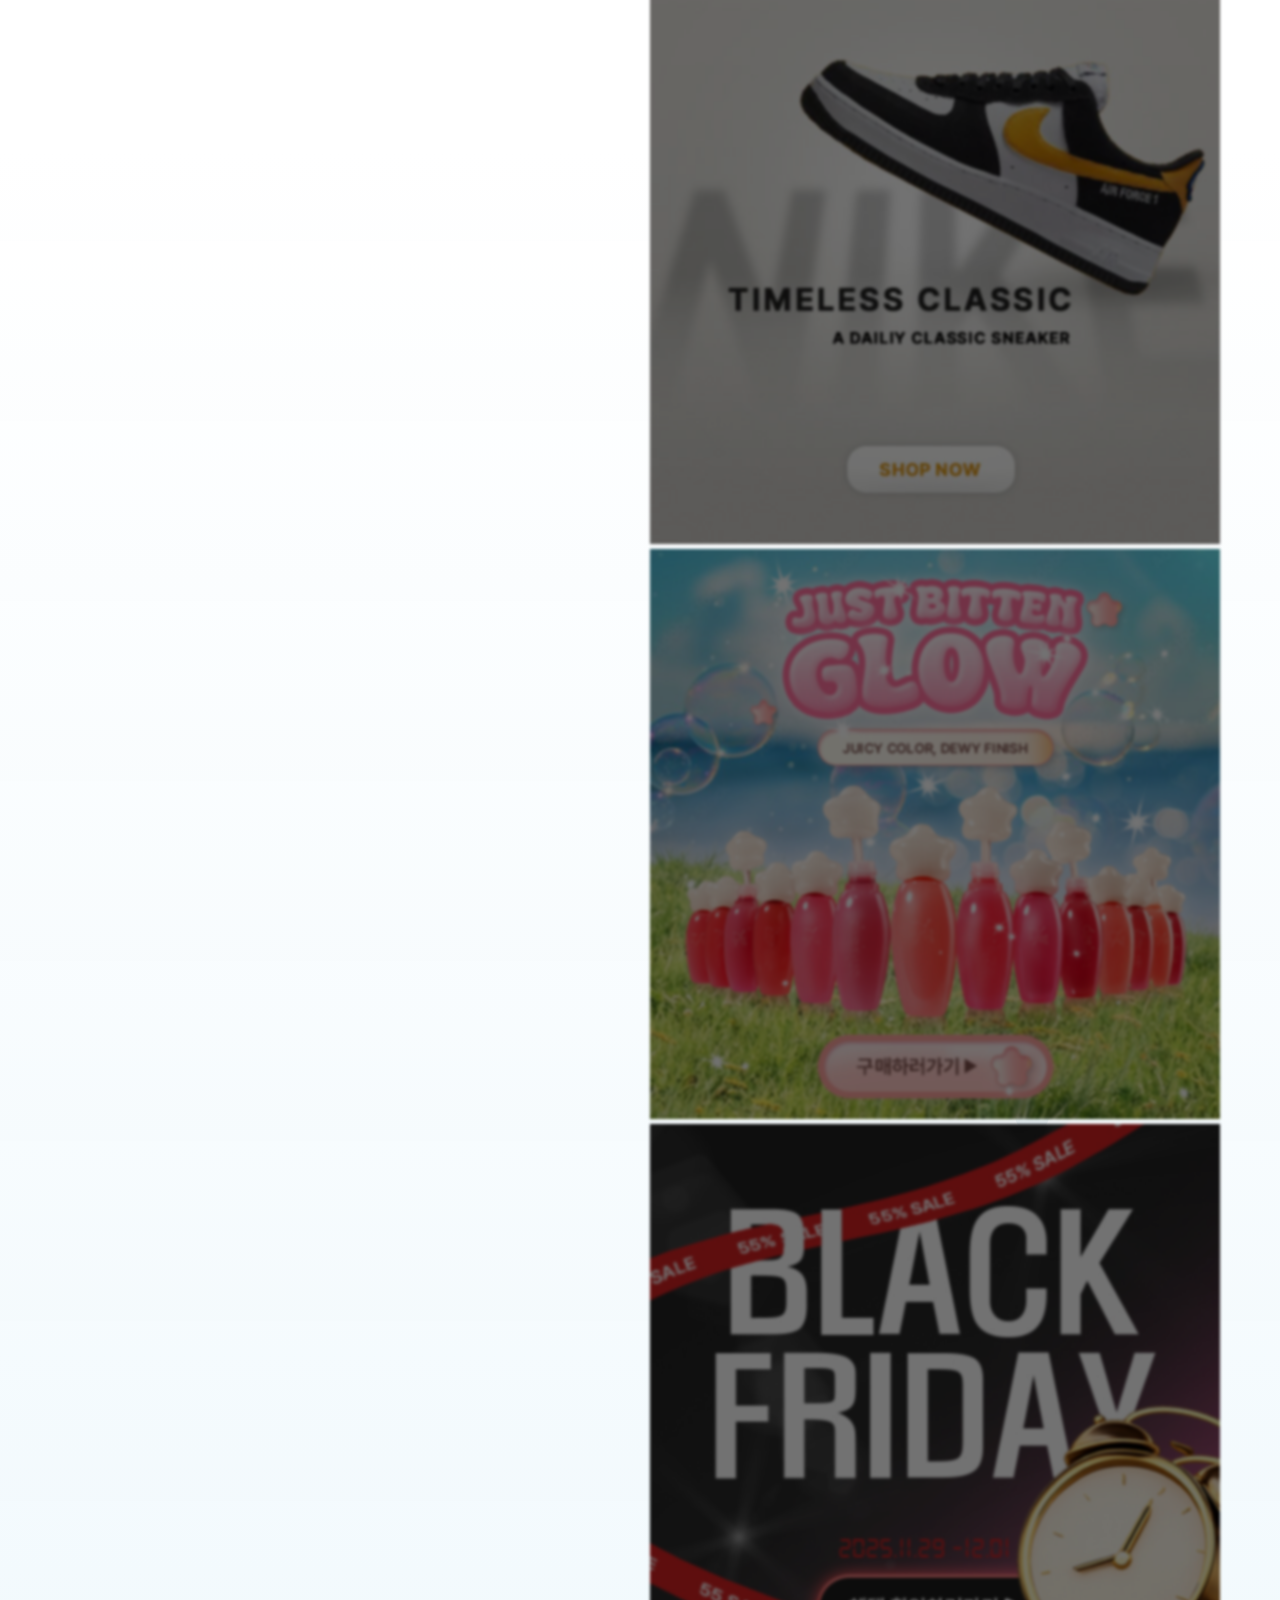
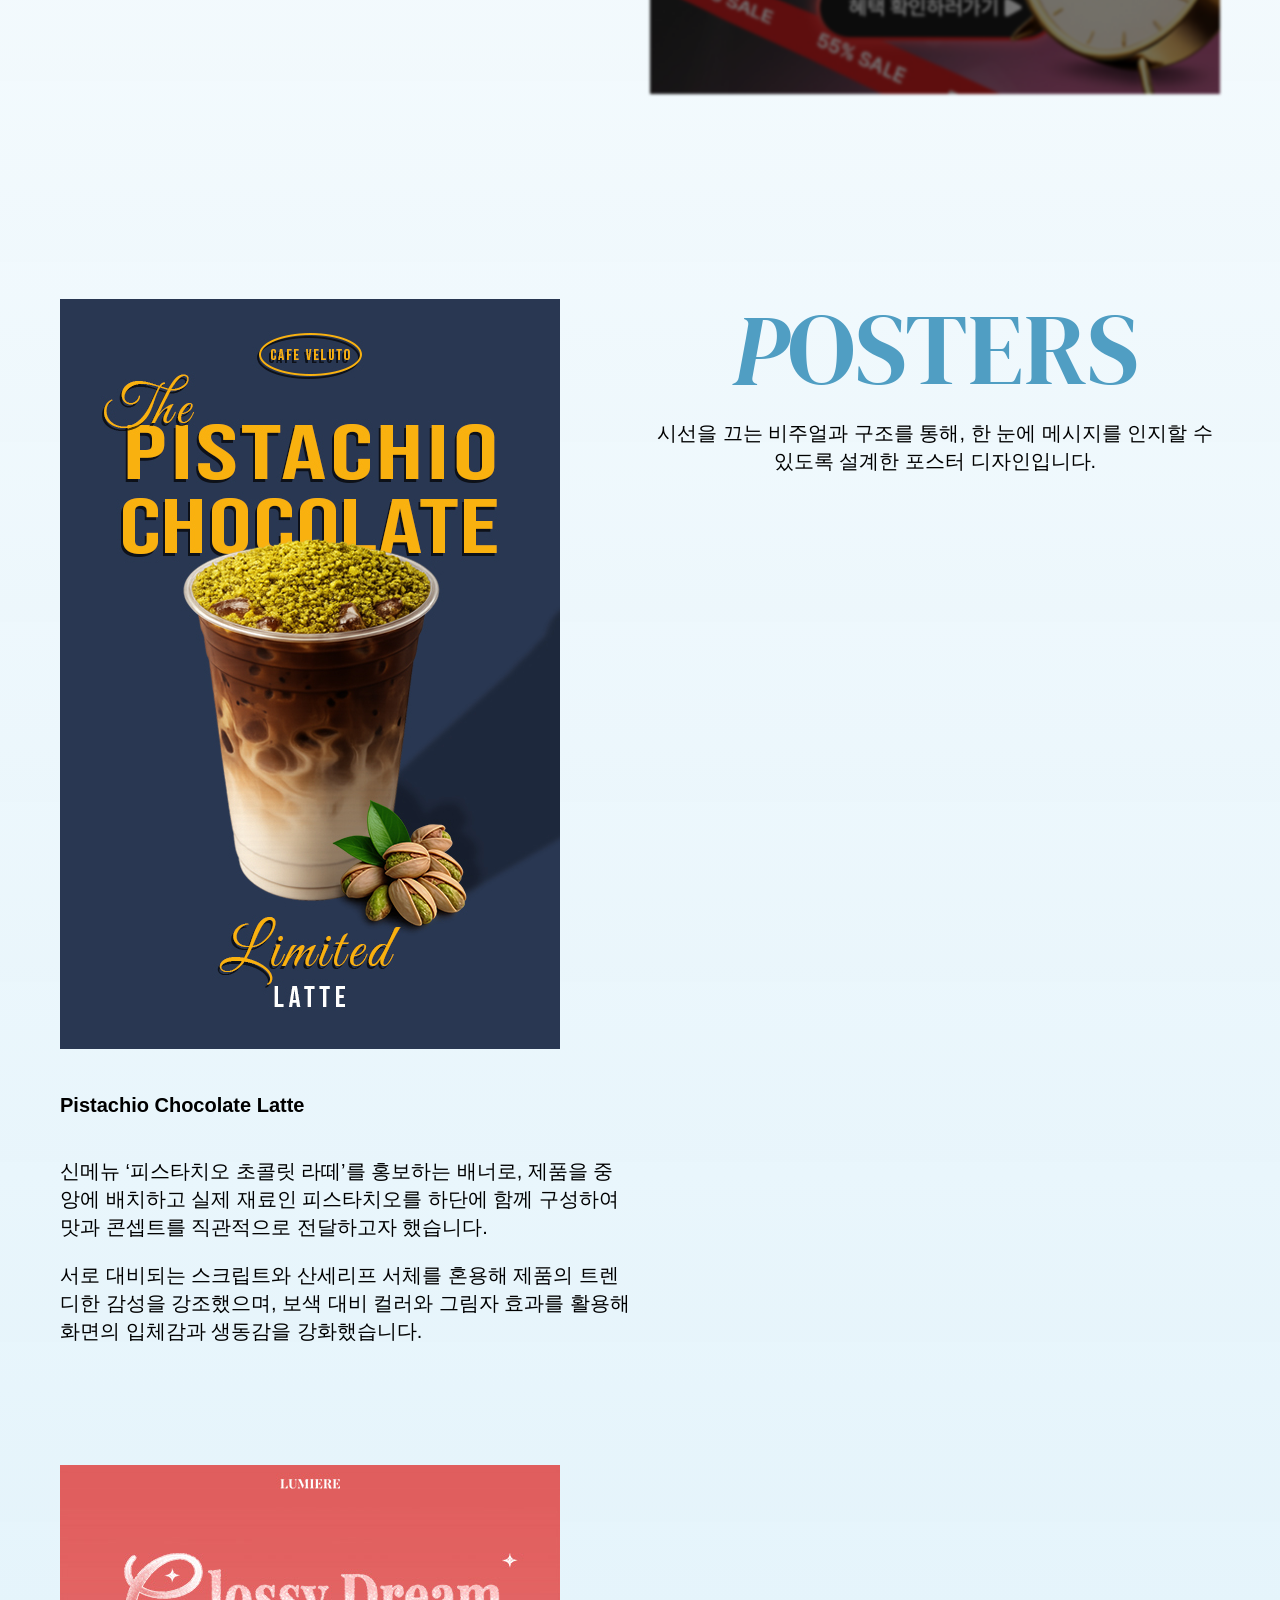
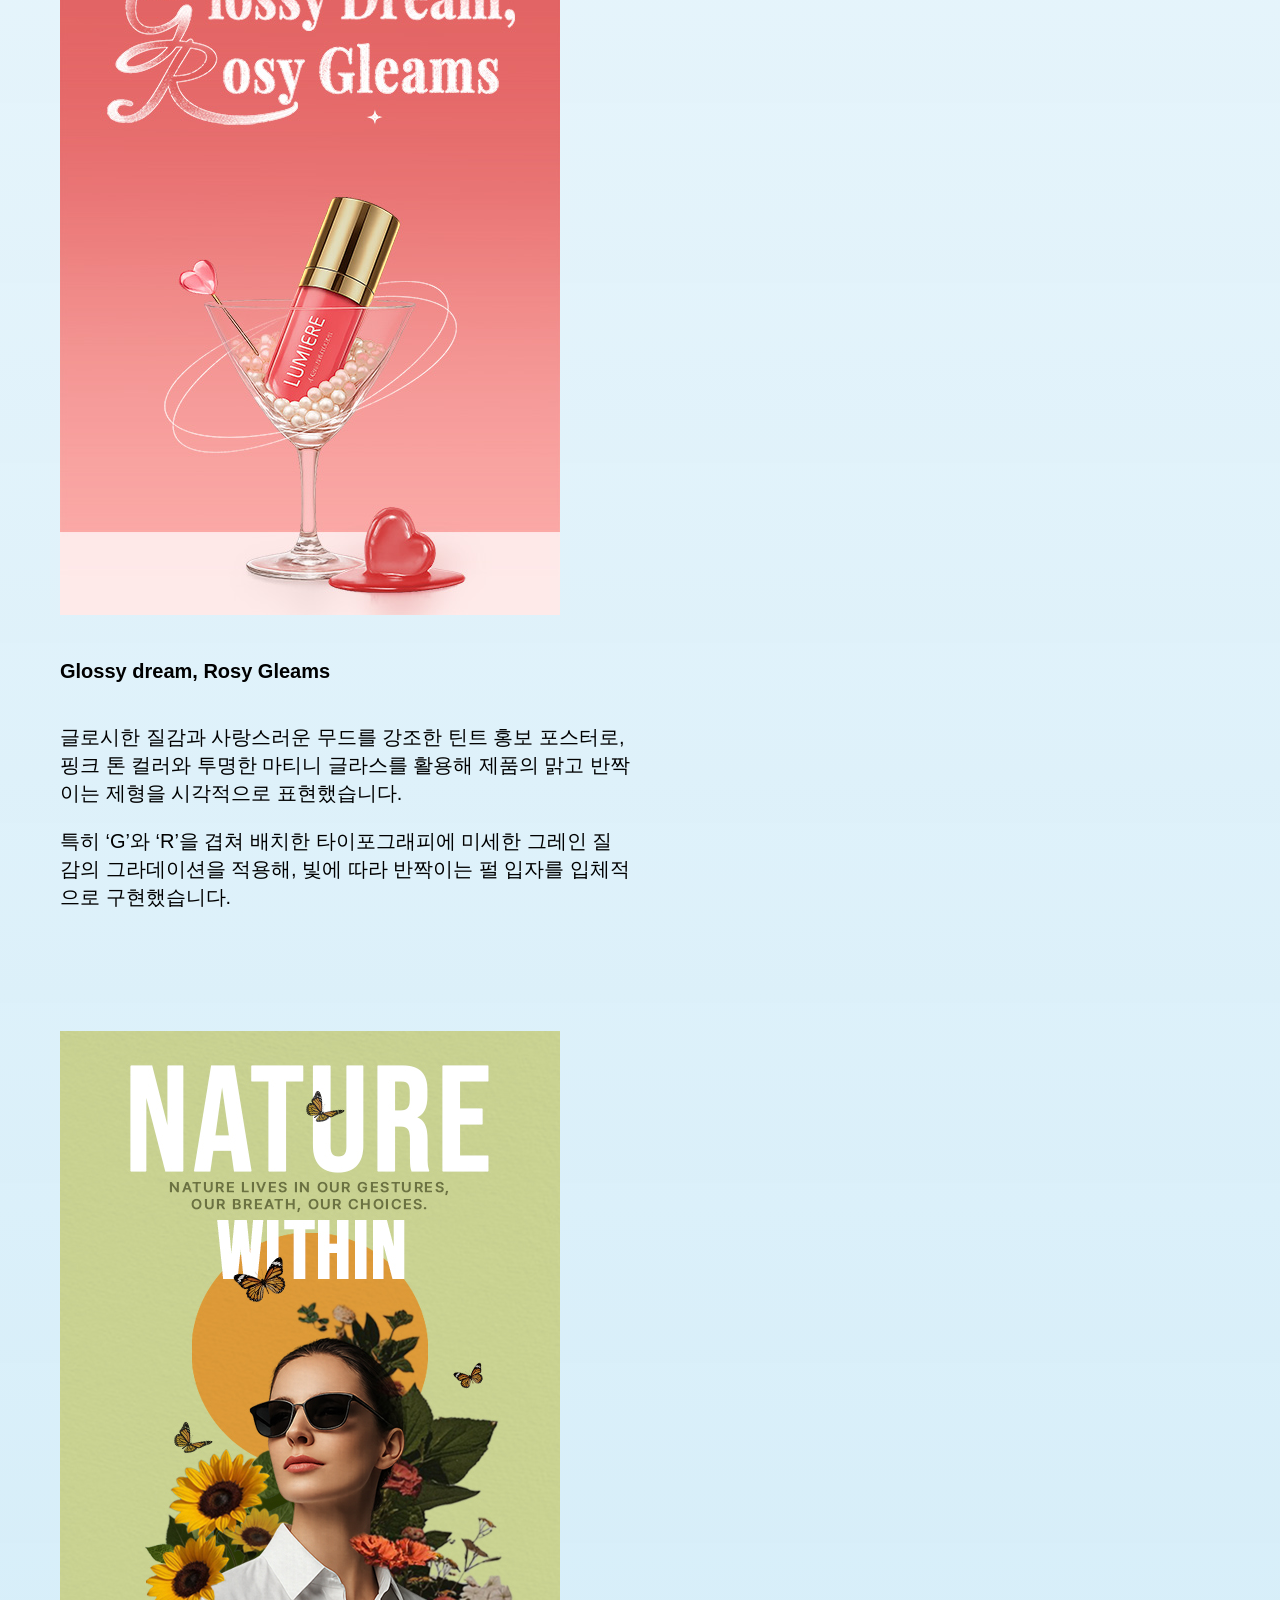
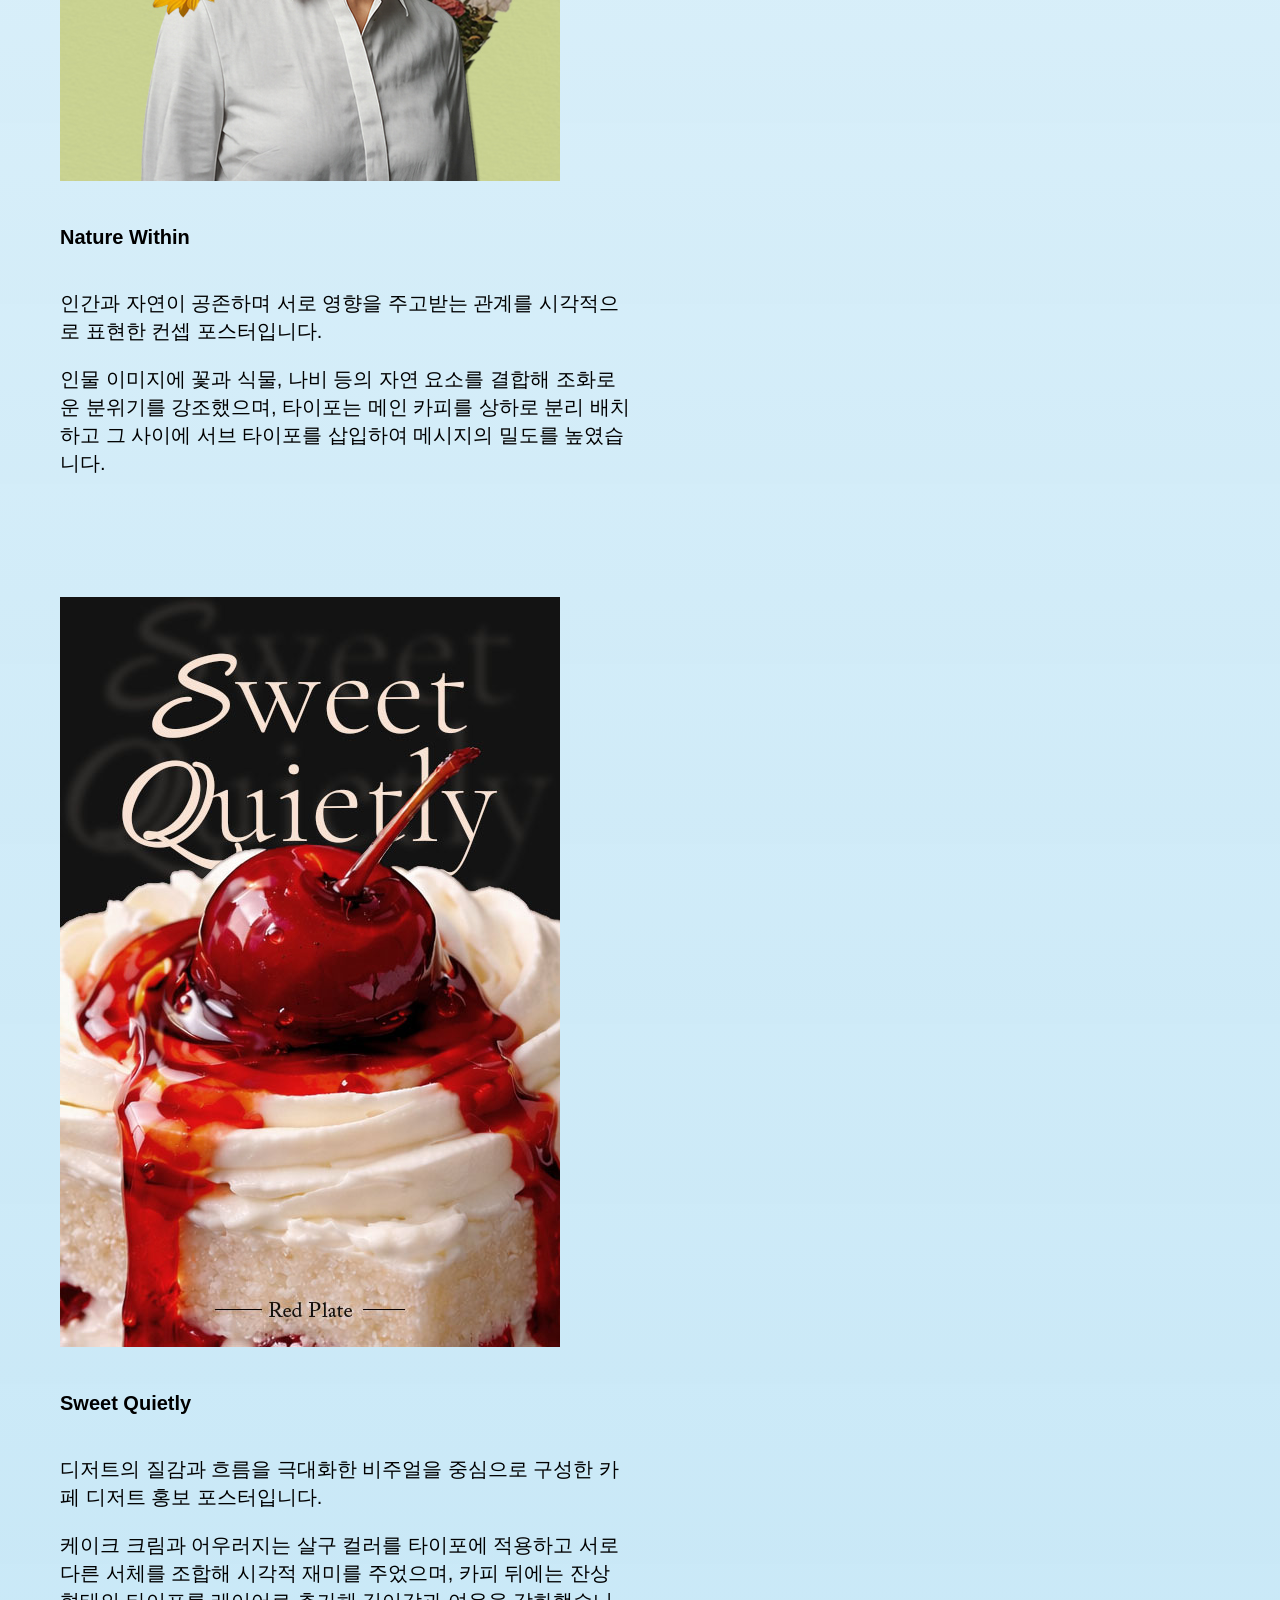
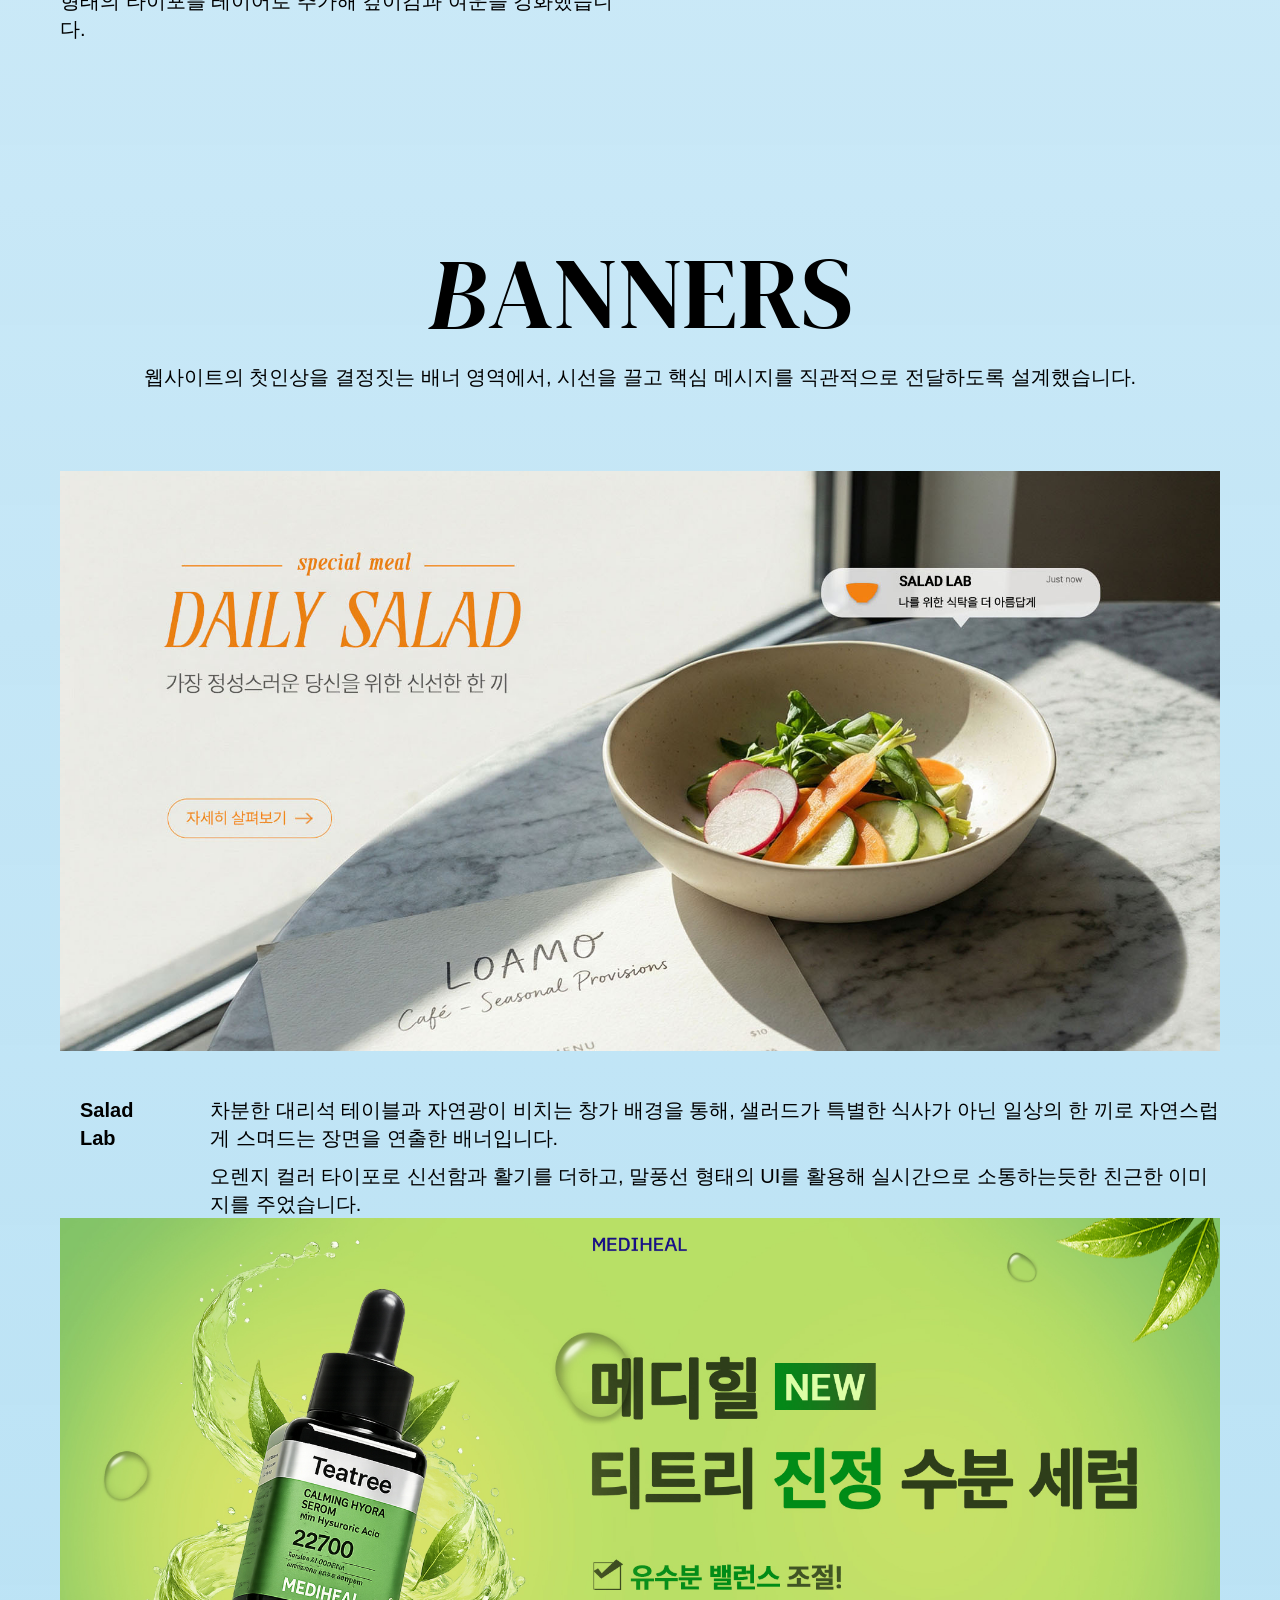
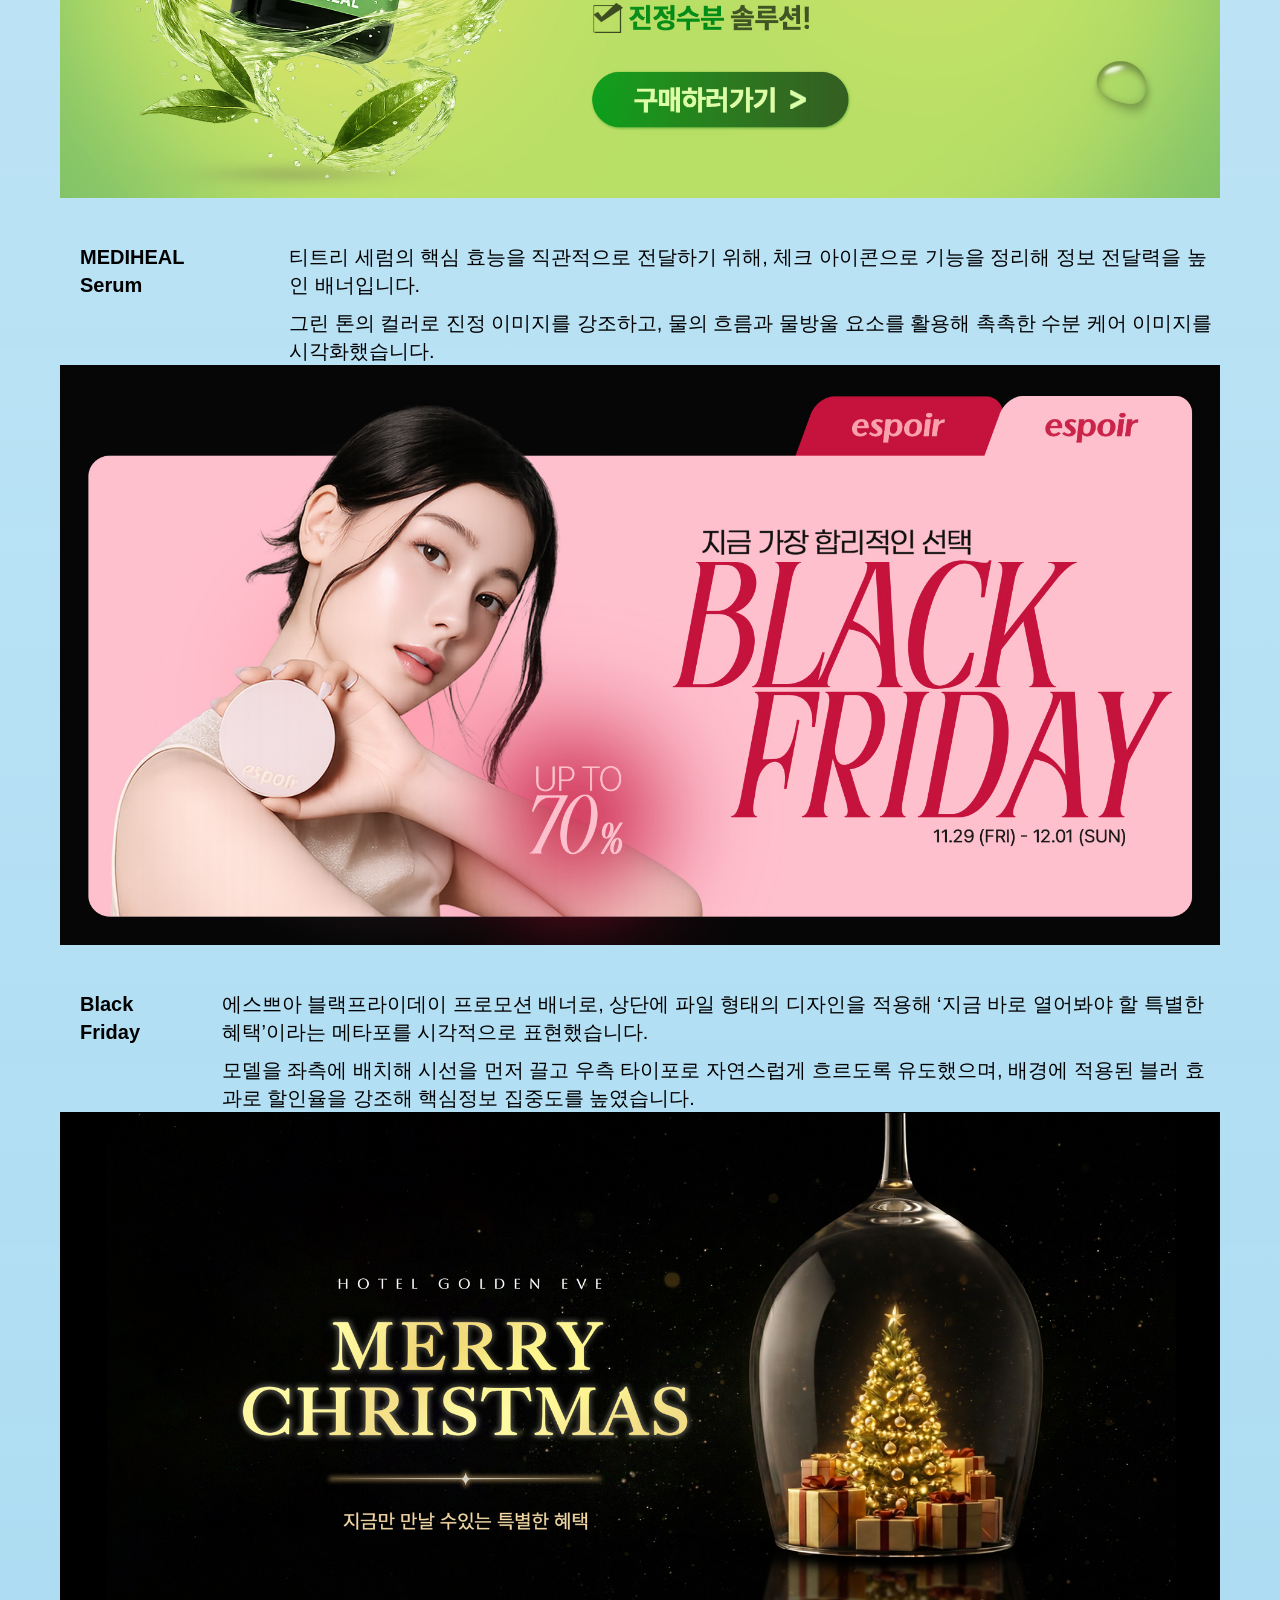
==== commit 205f147f: "사진" ====
--- a/index.html
+++ b/index.html
@@ -716,7 +716,7 @@
             <div class="common-frame">
                 <h1>Growing Together</h1>
                 <figure class="pro-img ">
-                    <img src="./img/me.jpg" alt="웹디자이너 정서현">
+                    <img src="./img/contact-img.JPG" alt="웹디자이너 정서현">
                 </figure>
                 <h2 class="ani1">신뢰를 기반으로 다음을 만들어가는 디자이너, 정서현입니다.</h2>
                 <p class="ani1">상호 간의 깊은 신뢰를 시작점으로 삼아, 최상의 완성도로 최적의 결과물을 빚어내는 파트너로 성장하겠습니다.</p>
--- a/css/index.css
+++ b/css/index.css
@@ -577,22 +577,24 @@
     height:1.2rem;
 }
 
-.btn-top{
+.btn-top {
     cursor: pointer;
     background-color: #fff;
     z-index: 10;
     display: flex;
     justify-content: center;
     align-items: center;
-    width:2.5rem;
+    width: 2.5rem;
     aspect-ratio: 1/1;
     border-radius: 50%;
     box-shadow: 0 0 10px rgba(0, 0, 0, 0.203);
-    position: sticky;
-    top:calc(100vh - 3.5rem);
+    position: fixed;
+    /* top: calc(100vh - 3.5rem); */
+    /* top: calc(100dvh - 3.5rem); */
     transform: translateX(-50%);
-    left:50%;
-    margin-bottom: 3rem;
+    left: 50%;
+    margin-bottom: 0;
+    bottom: 2rem;
 }
 .btn-top img{
     height:1.2rem;
@@ -1107,6 +1109,8 @@
 .hero {
     justify-content: space-between;
     gap: 0;
+    min-height: 800px;
+    height: auto;
 }
 
 .hero .left h1 {
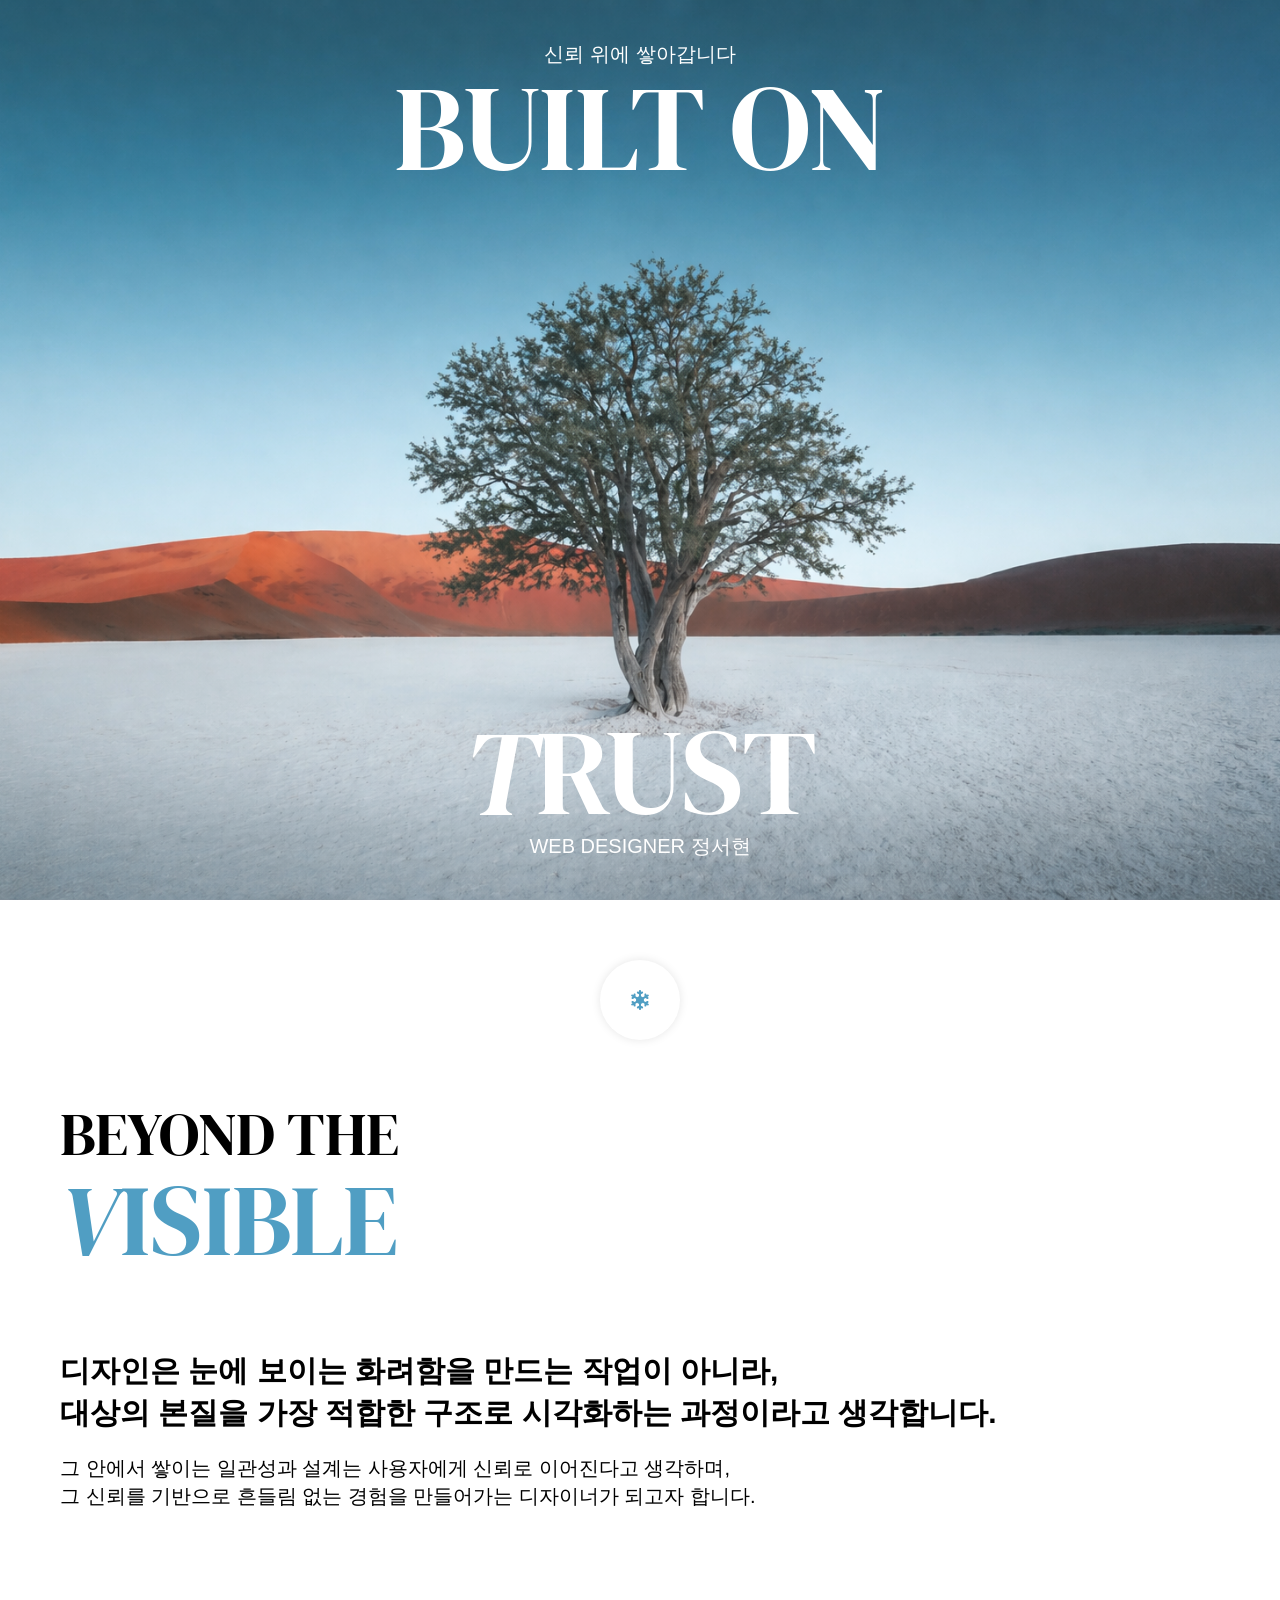
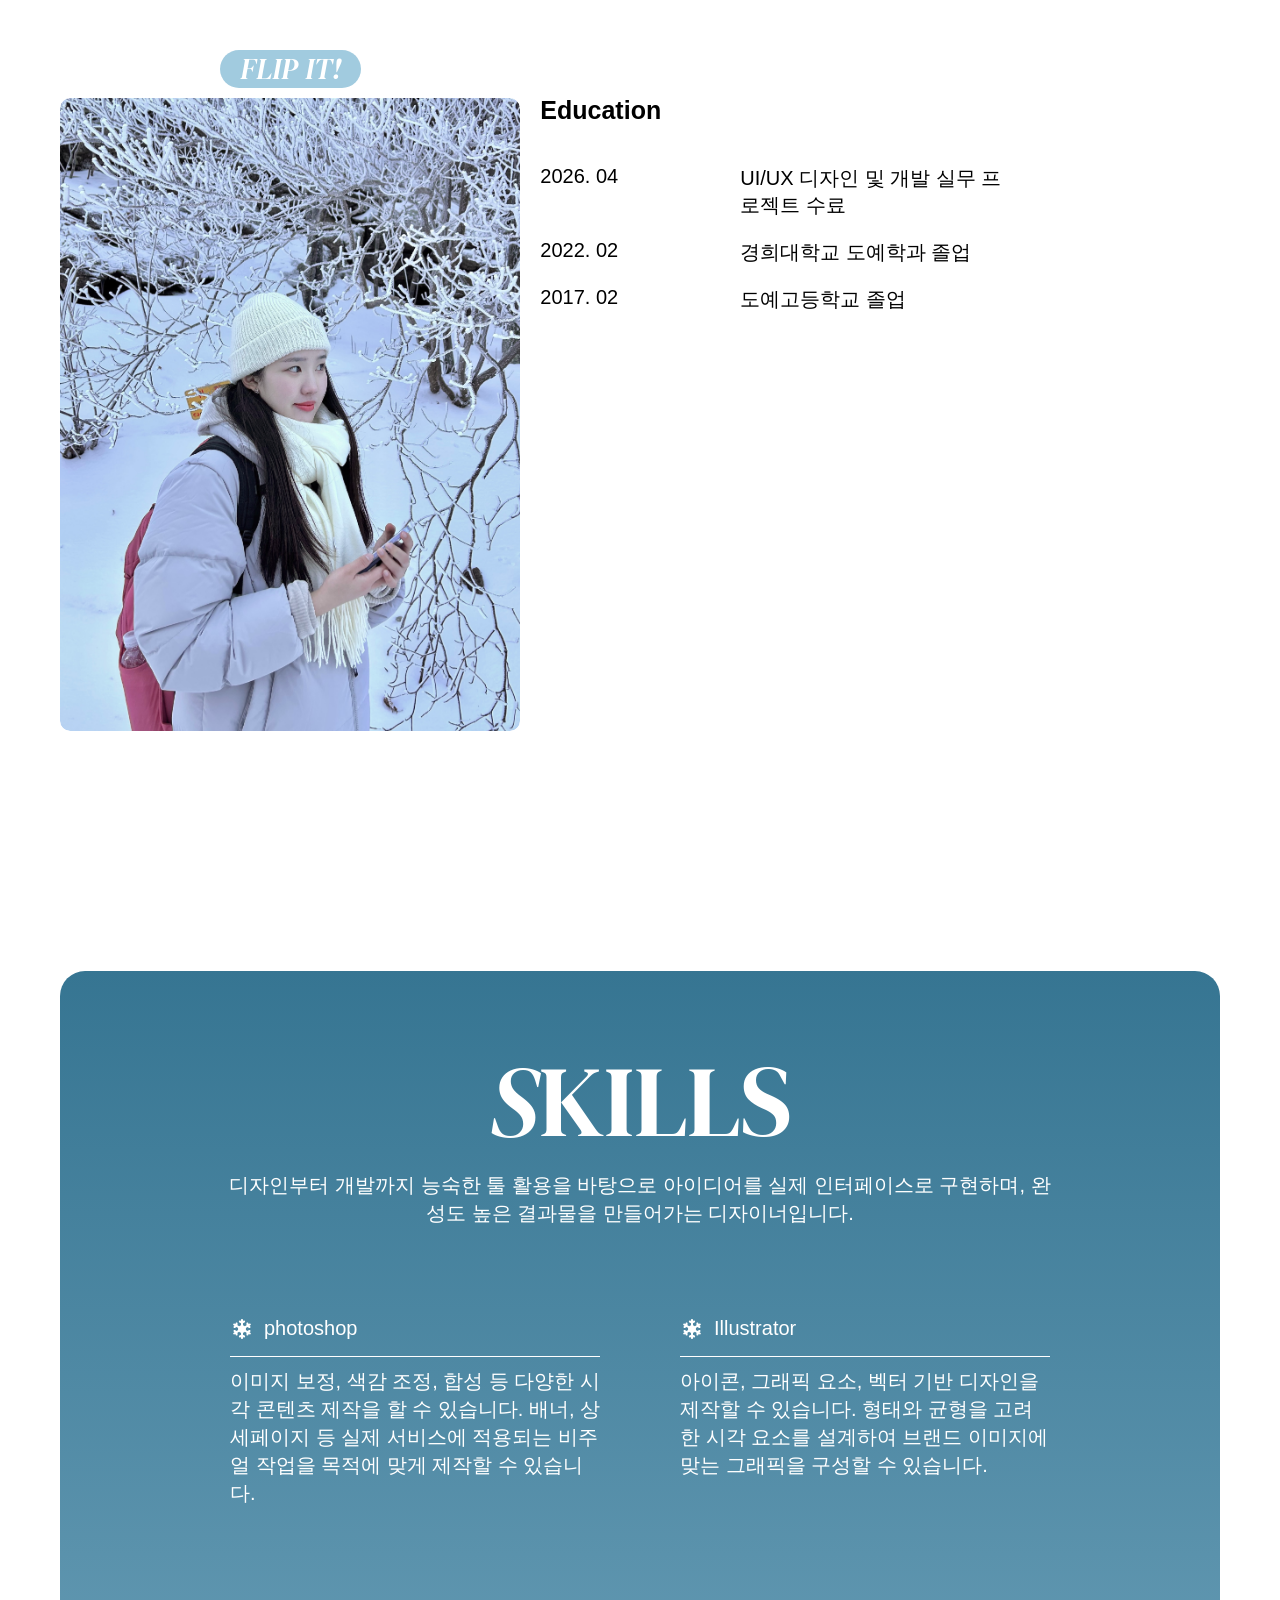
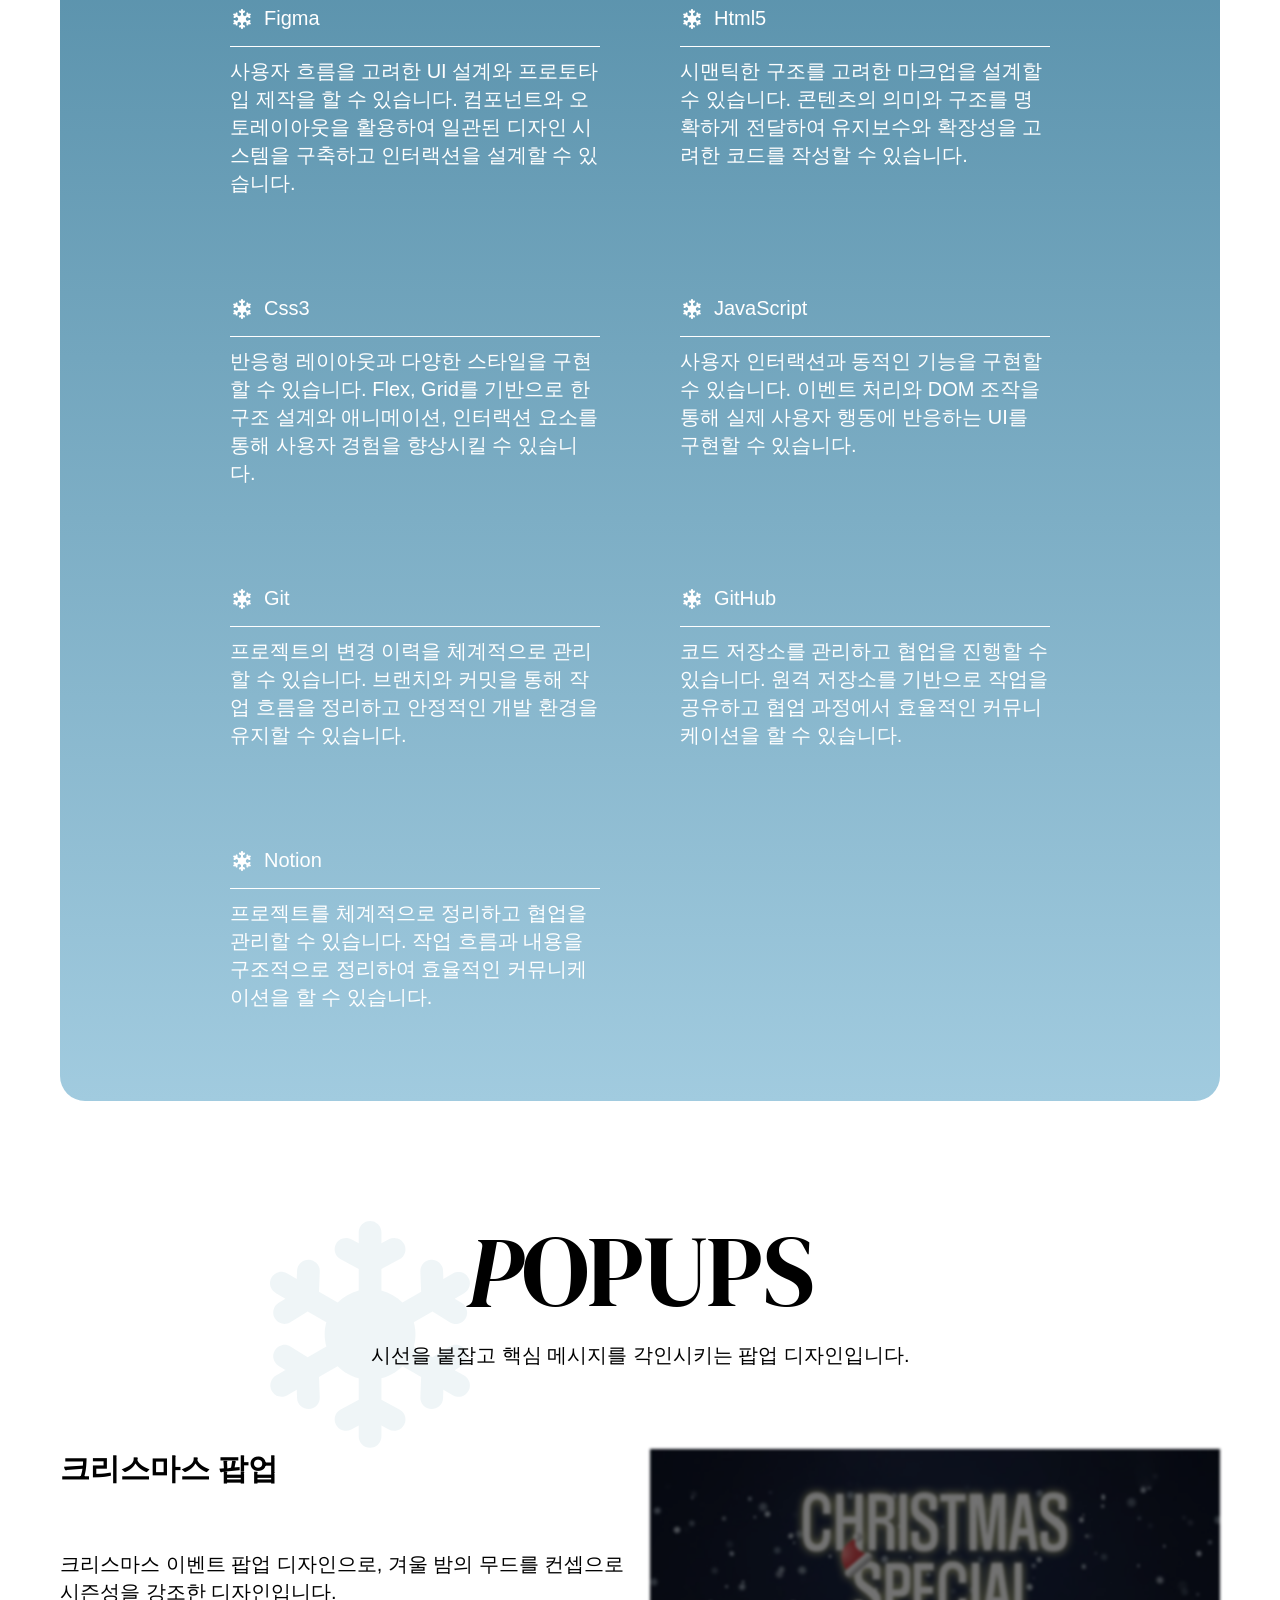
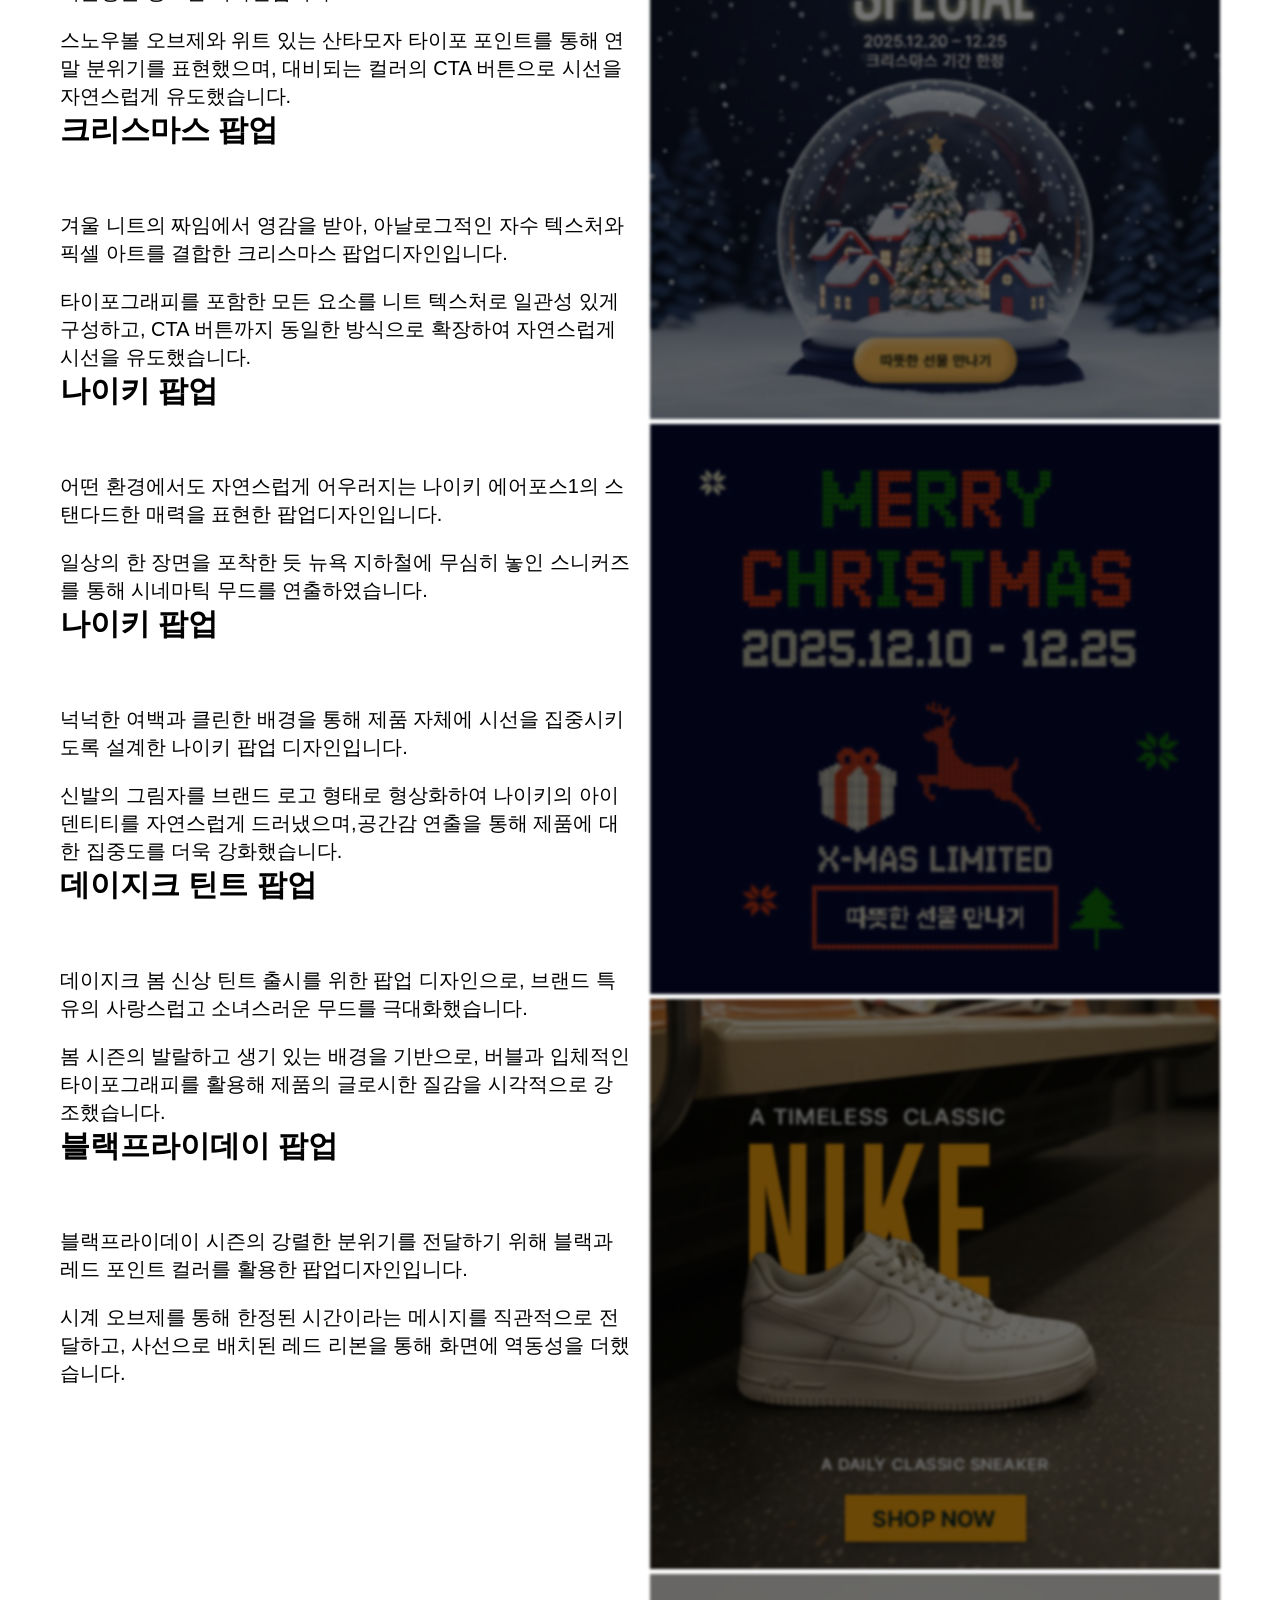
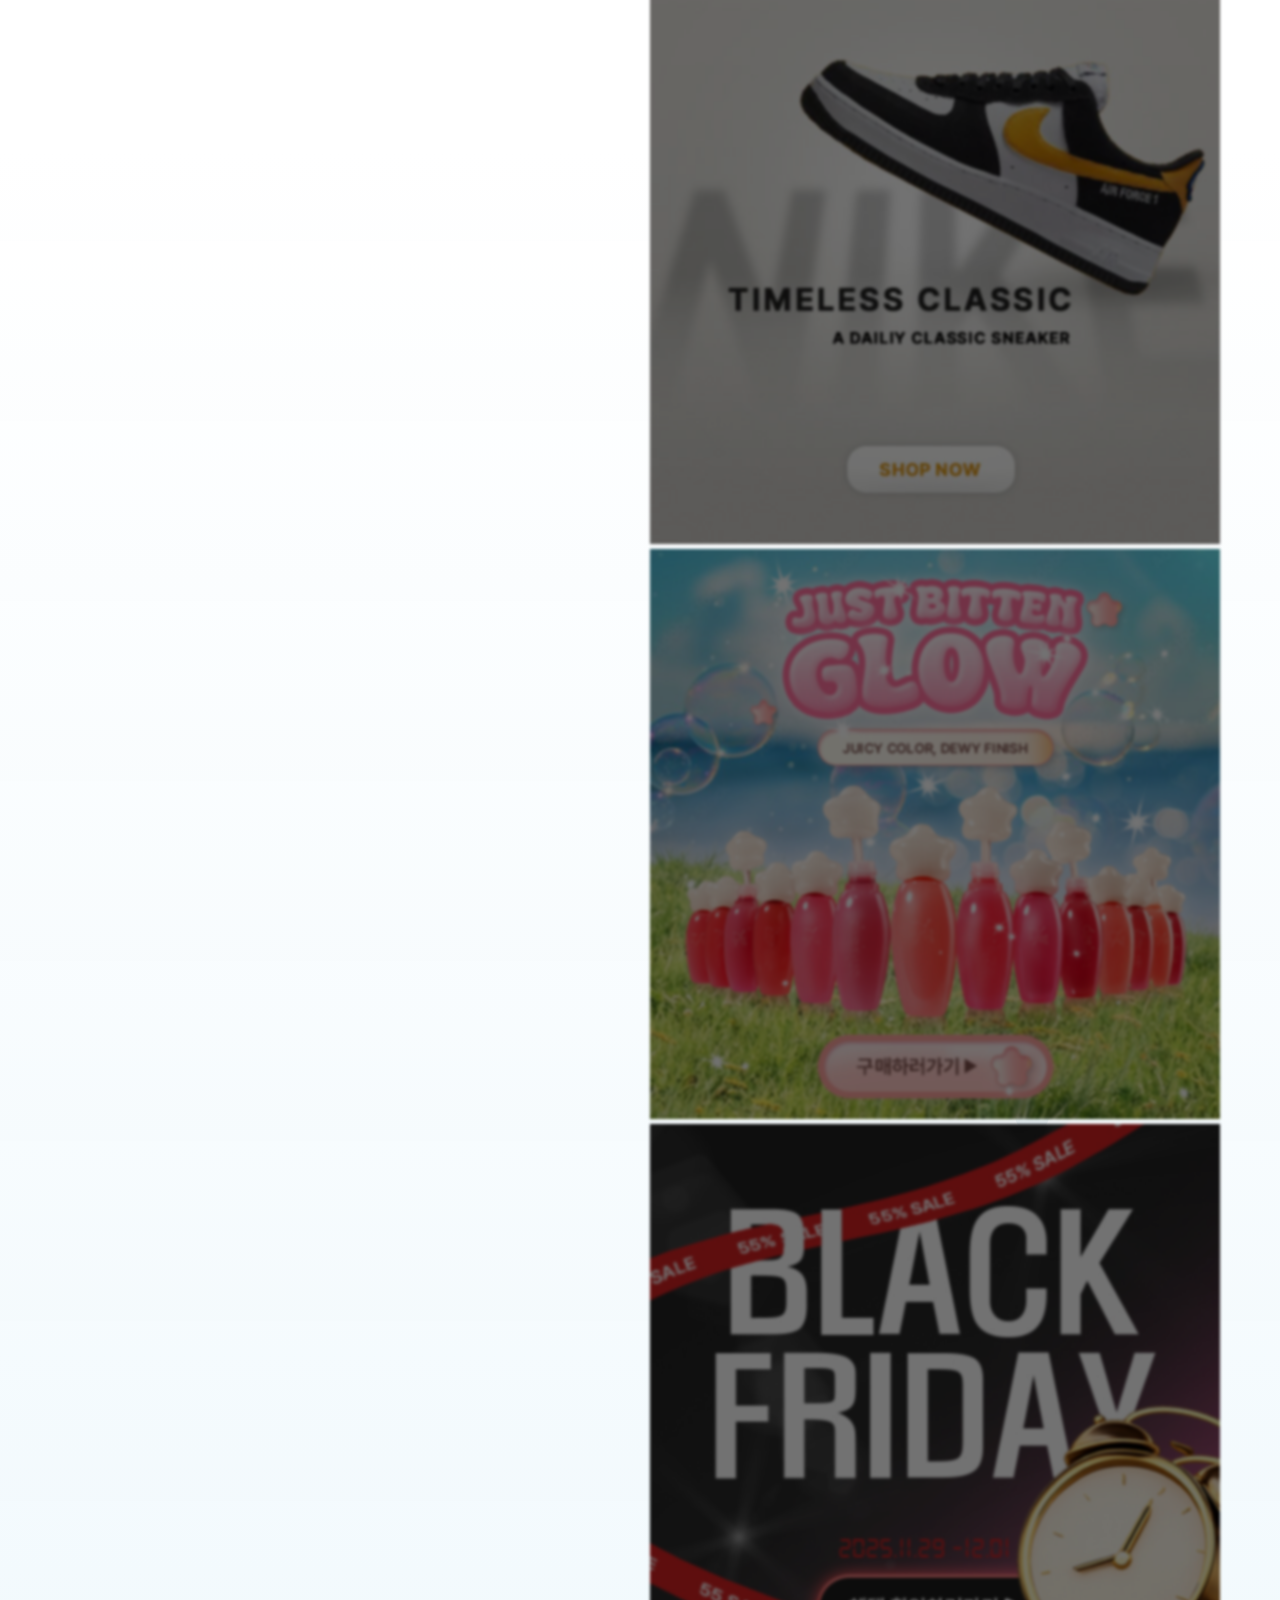
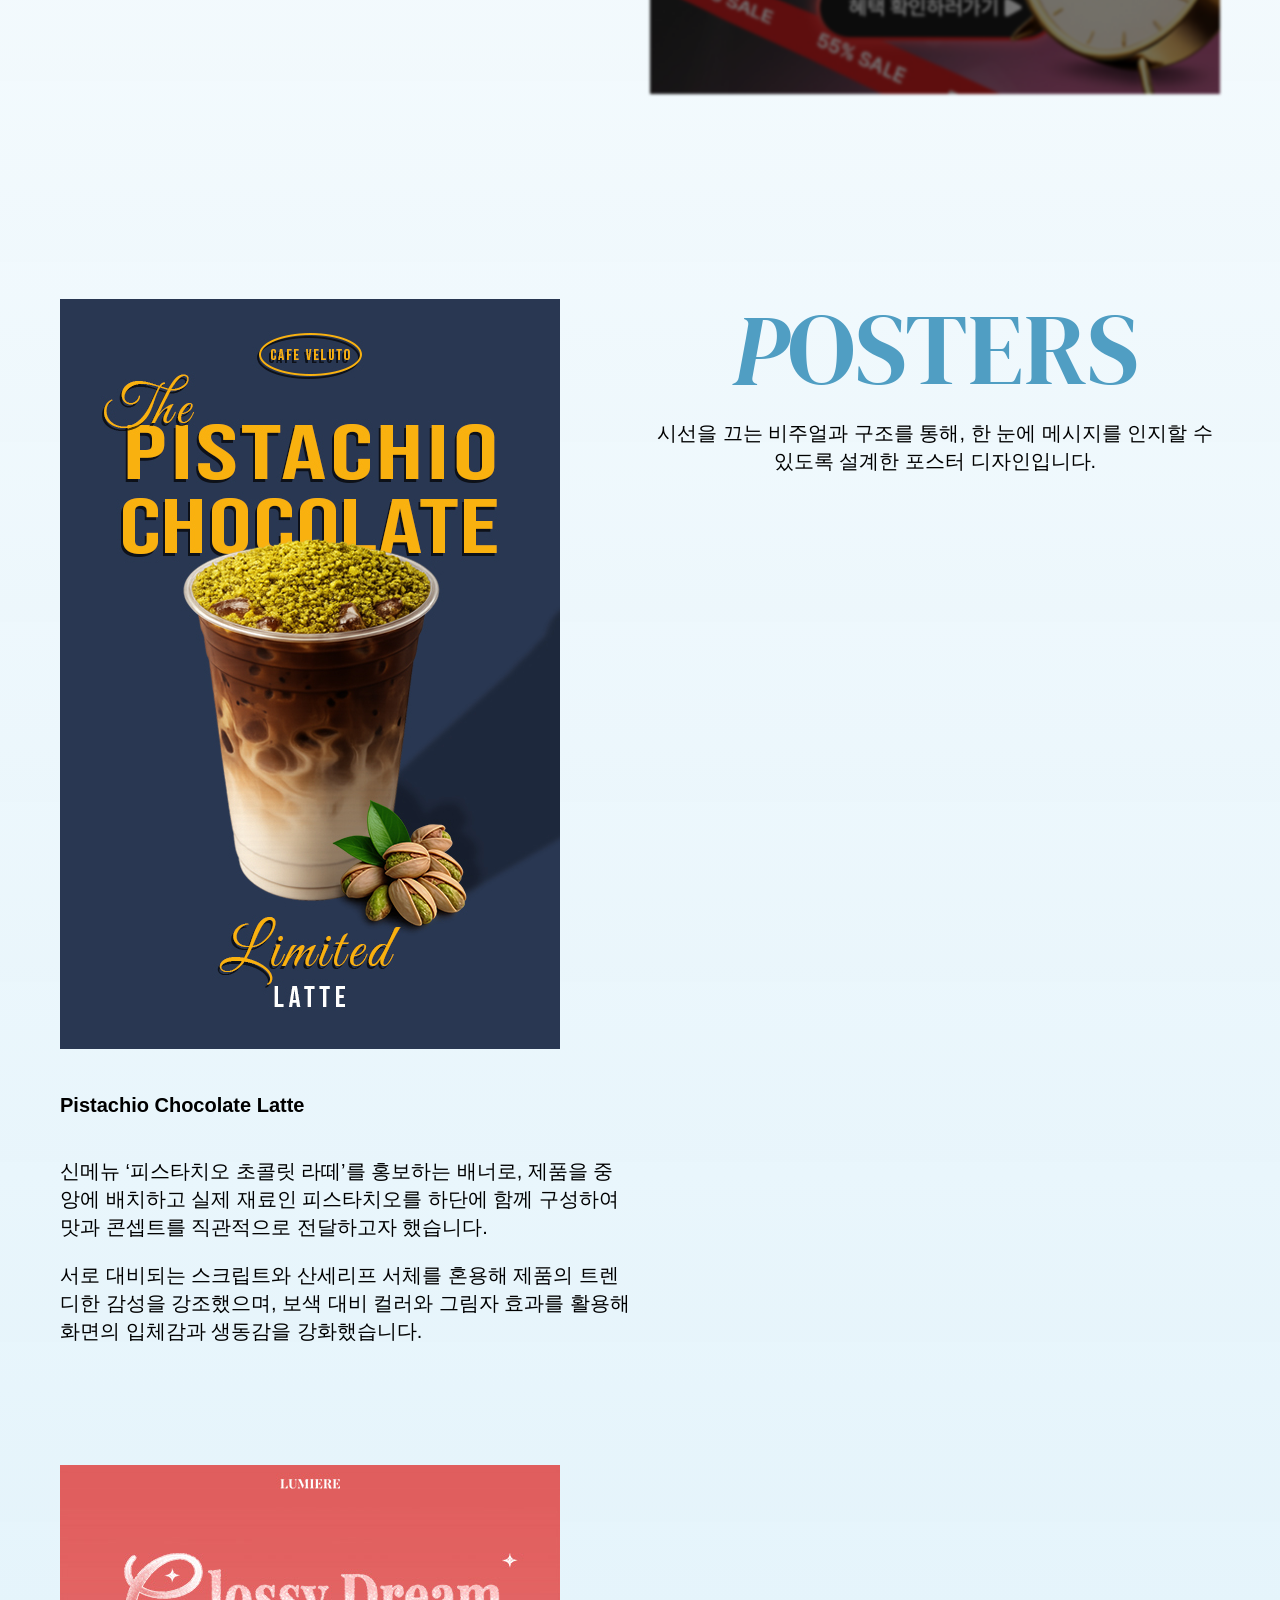
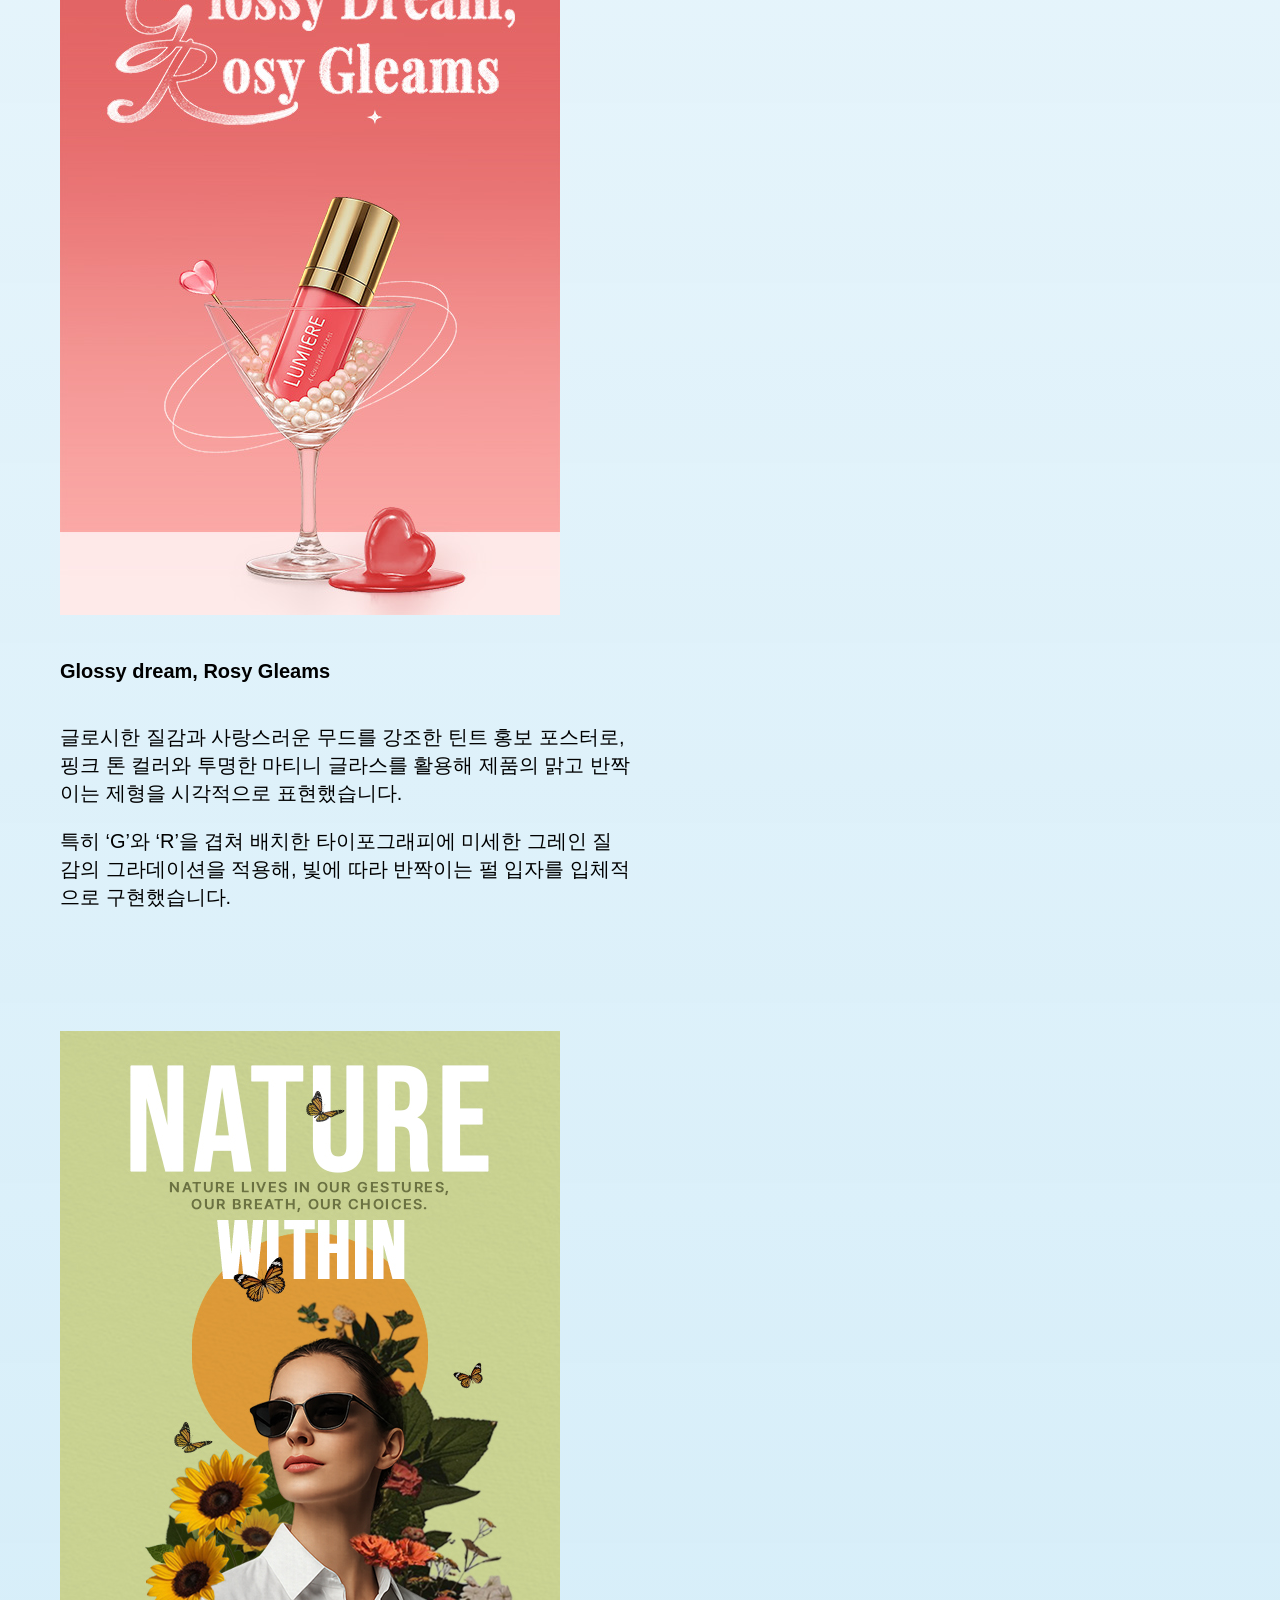
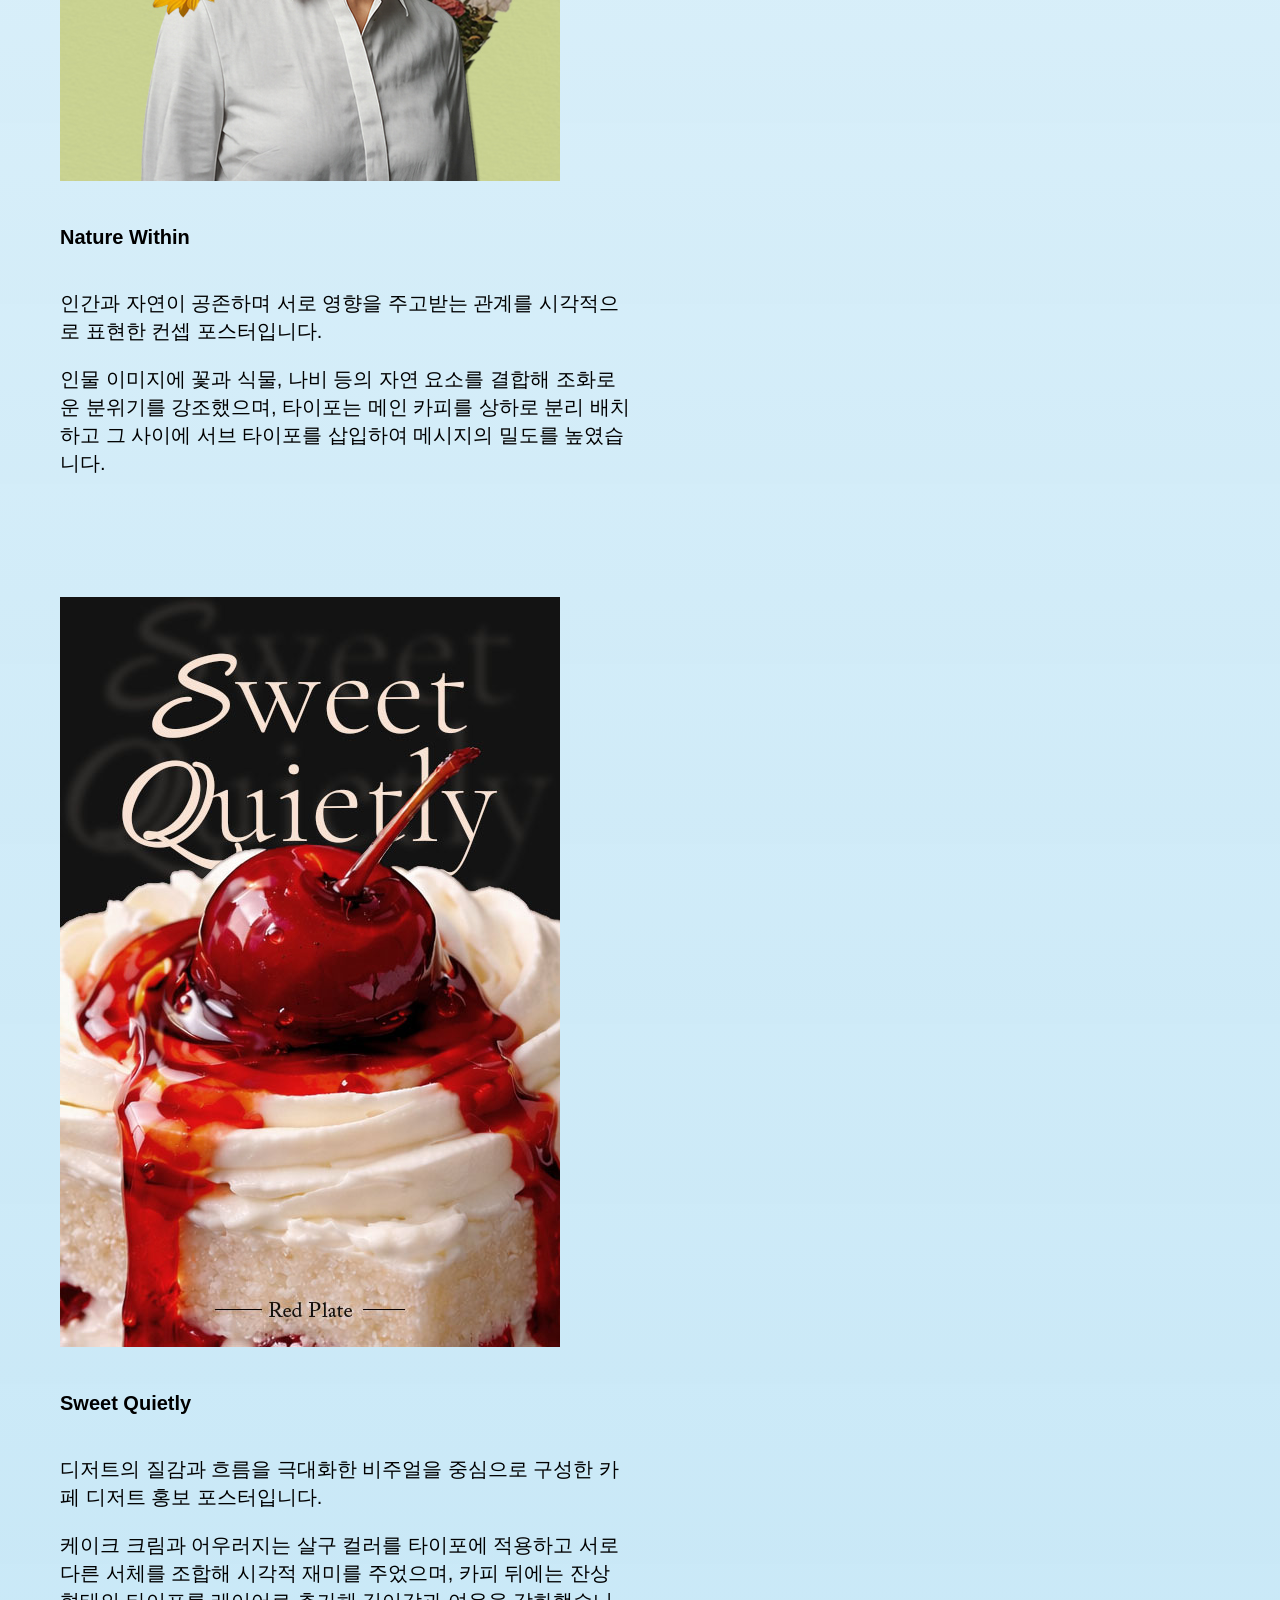
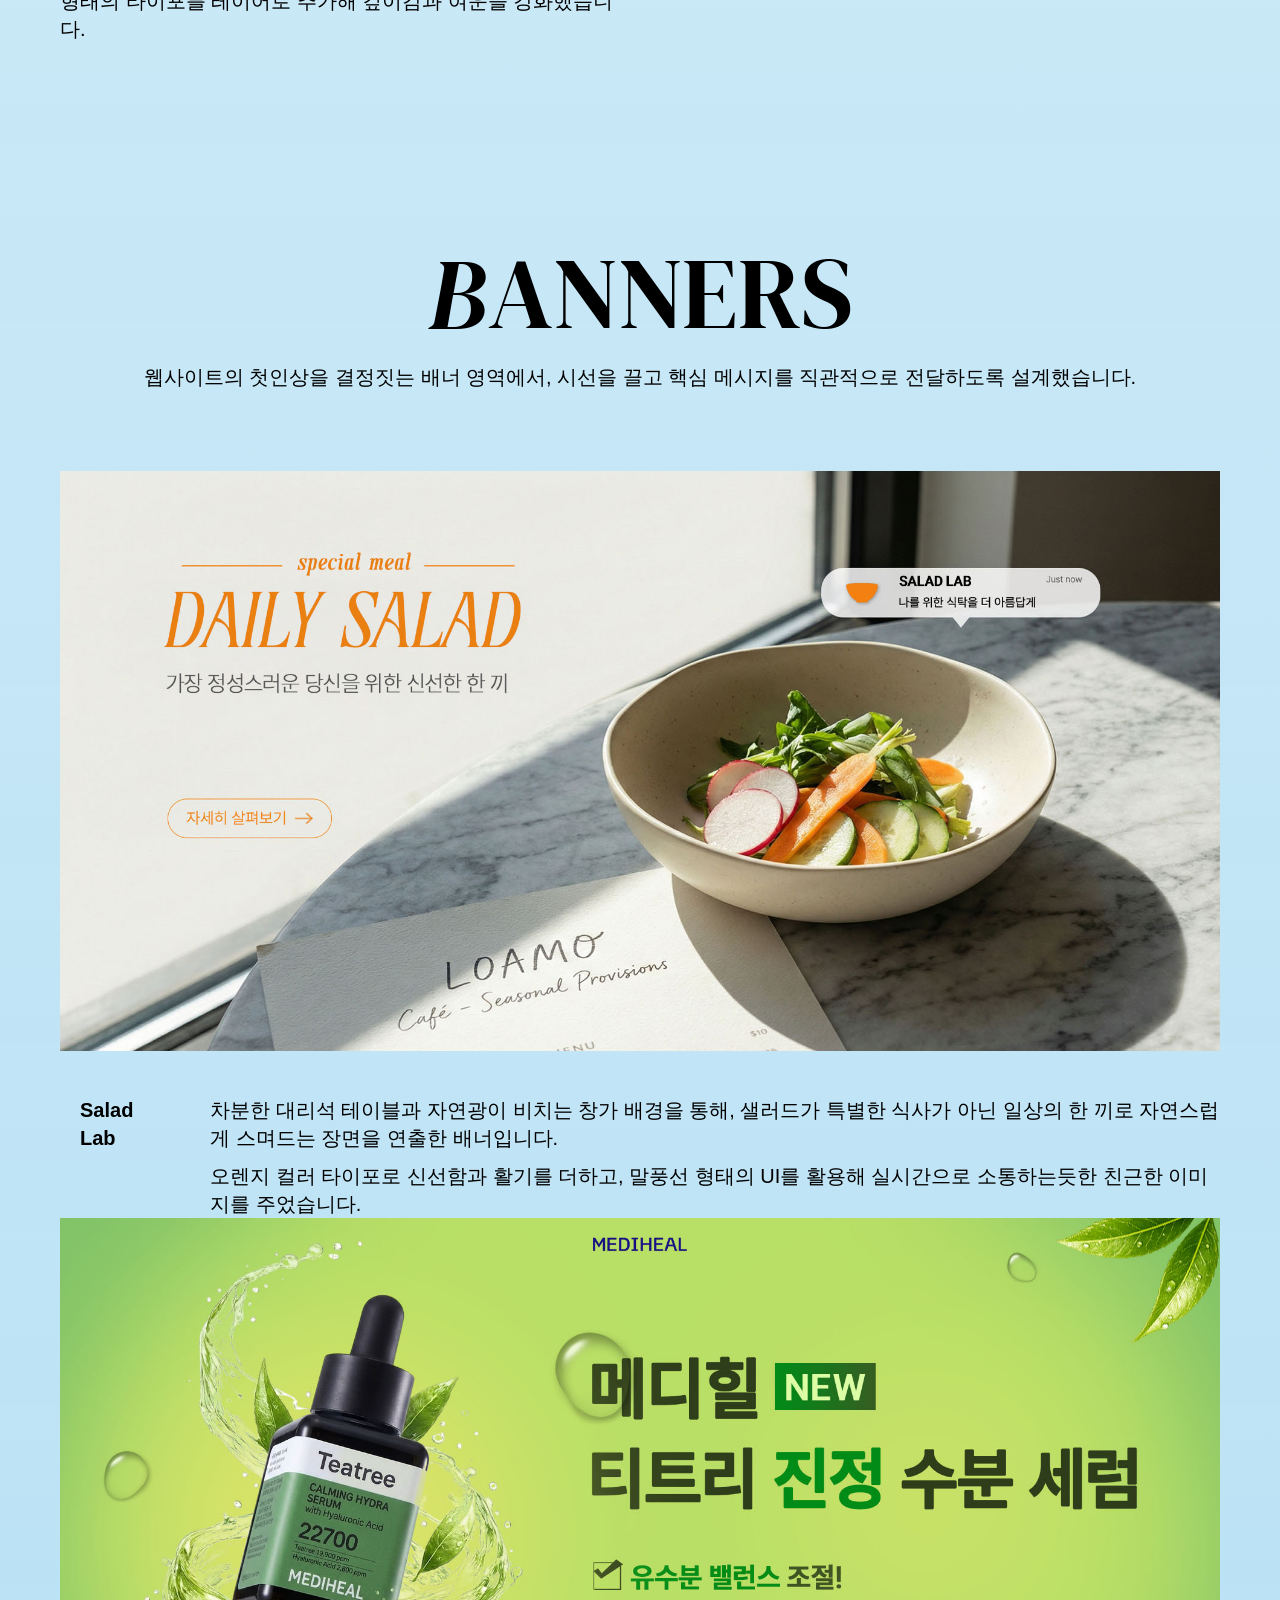
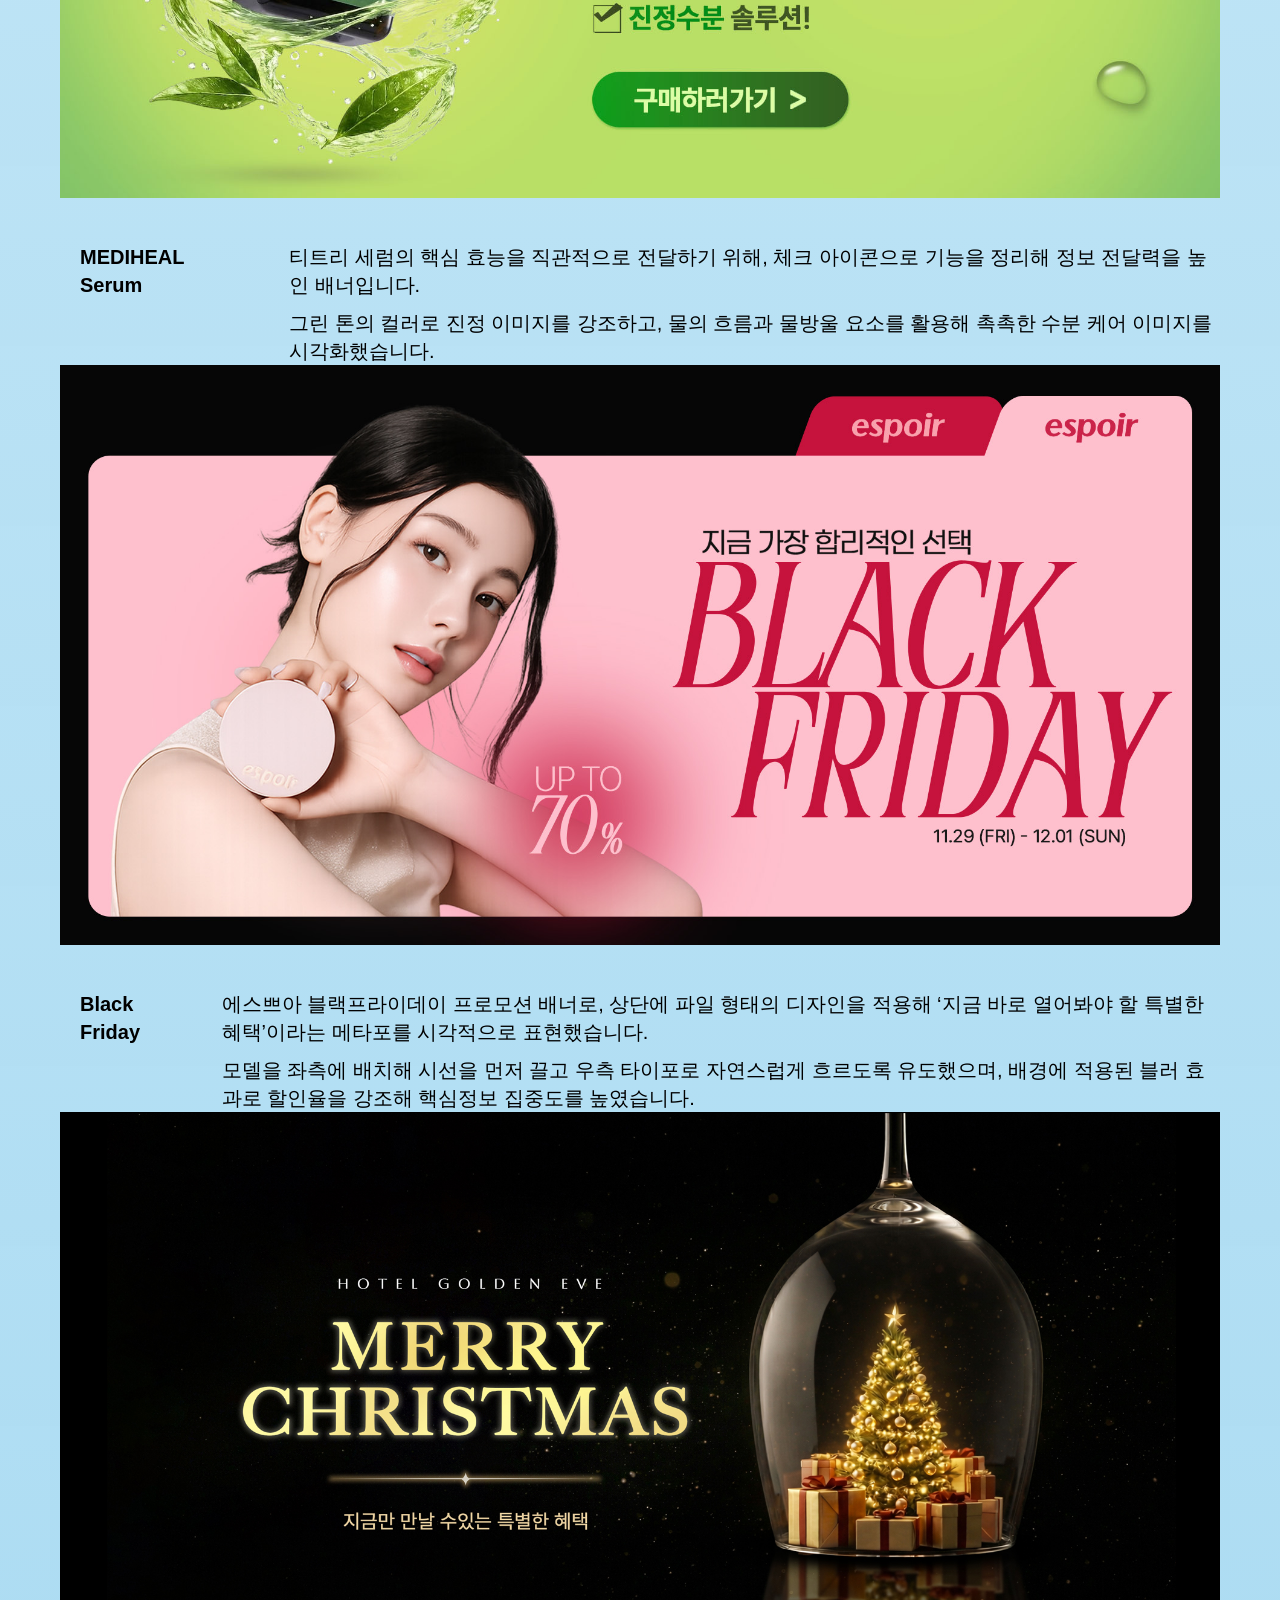
==== commit fb5bc362: "certi" ====
--- a/index.html
+++ b/index.html
@@ -162,7 +162,7 @@
                                     <dt>2026. 01</dt>
                                     <dd class="fwb">GTQ(그래픽기술자격) 1급</dd>
                                     <dd>한국생산성본부</dd>
-                                    <dt>2025. 12</dt>
+                                    <dt>2026. 02</dt>
                                     <dd class="fwb">GTQi(그래픽기술자격 일러스트)1급</dd>
                                     <dd>한국생산성본부</dd>
                                     <dt>2018. 08</dt>
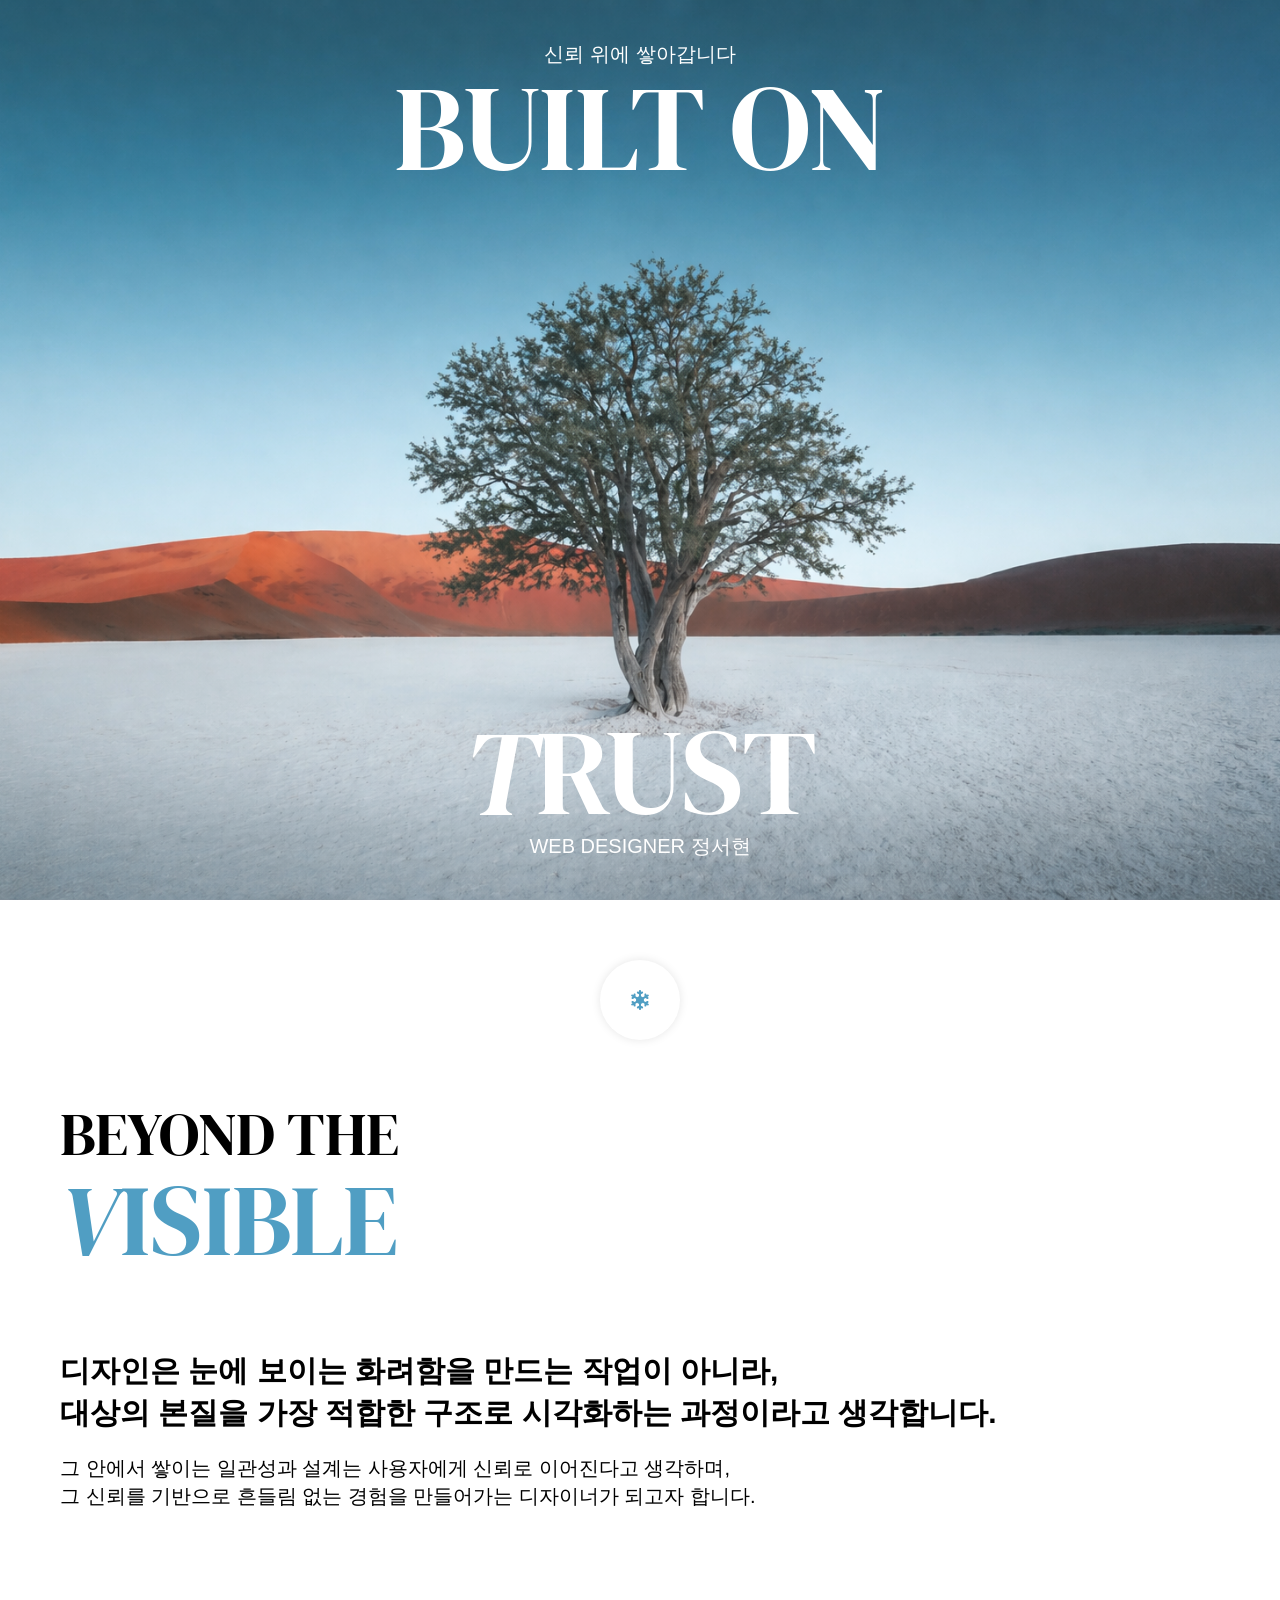
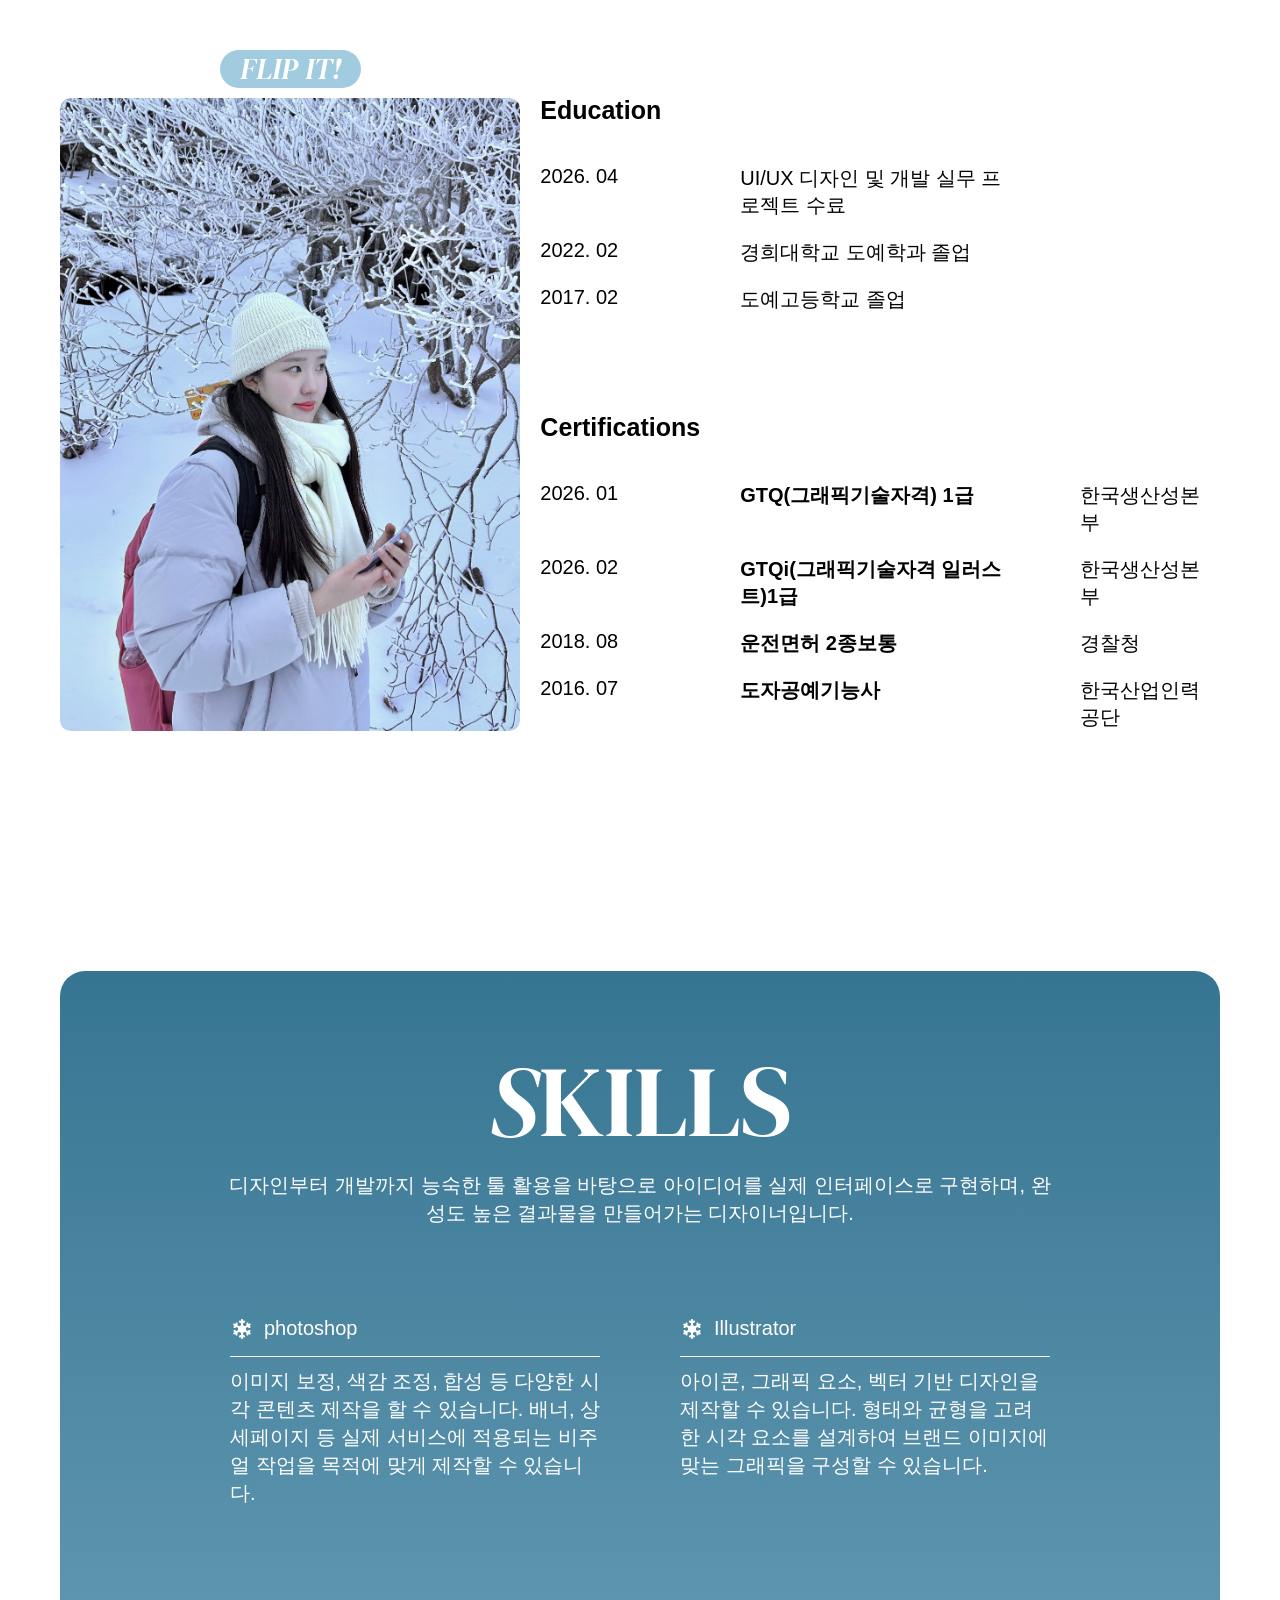
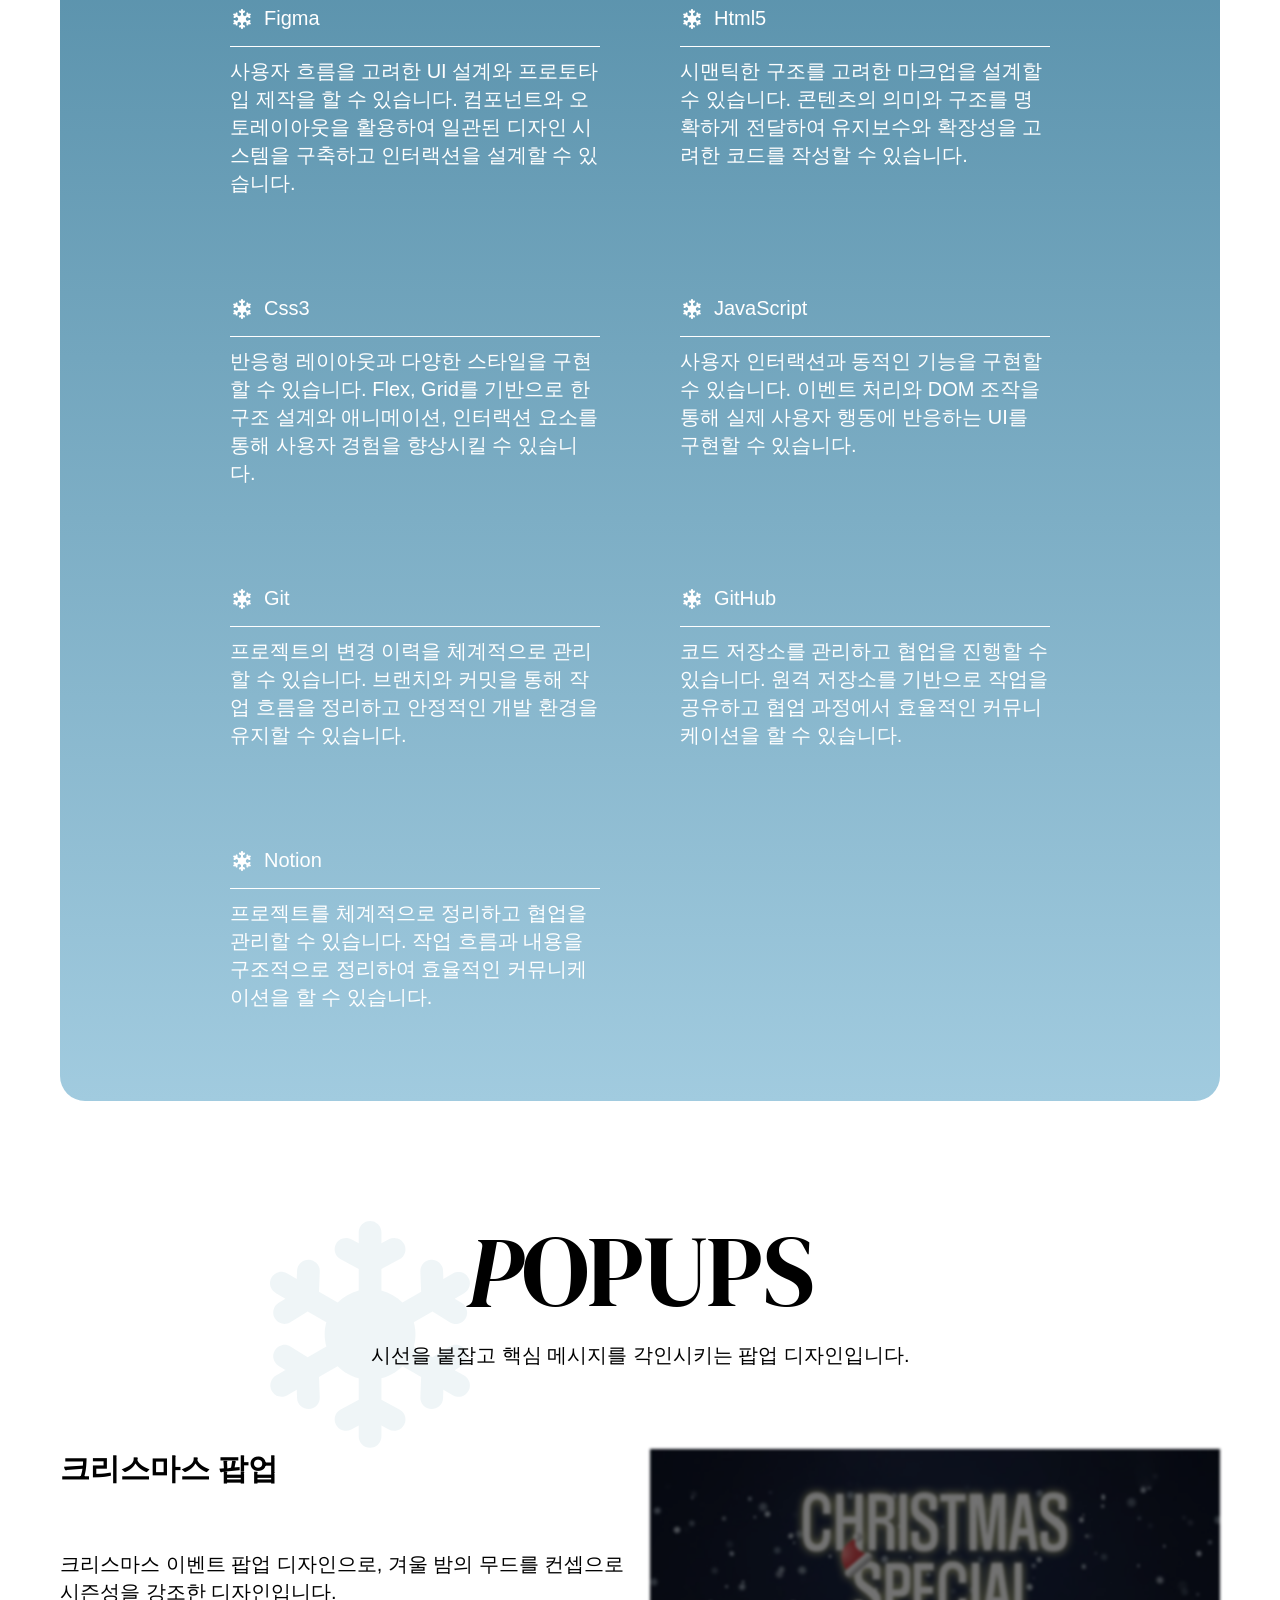
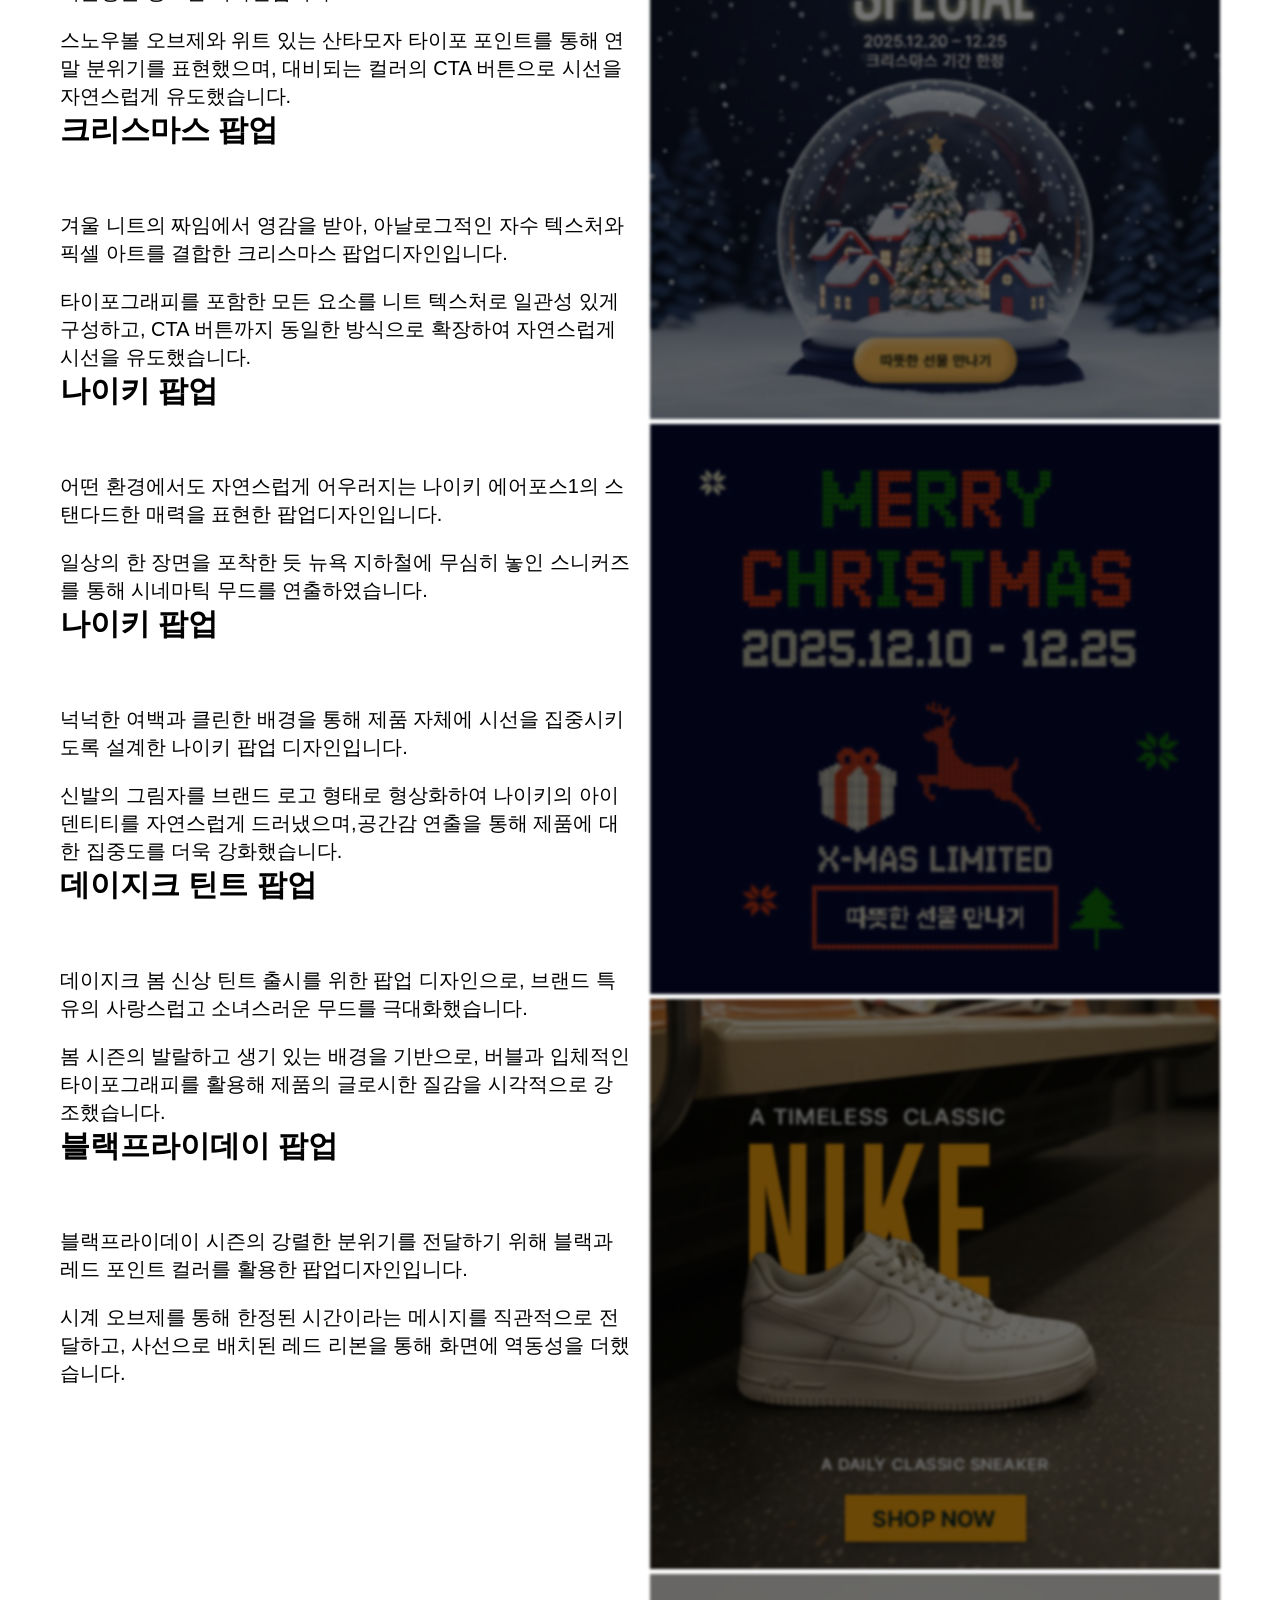
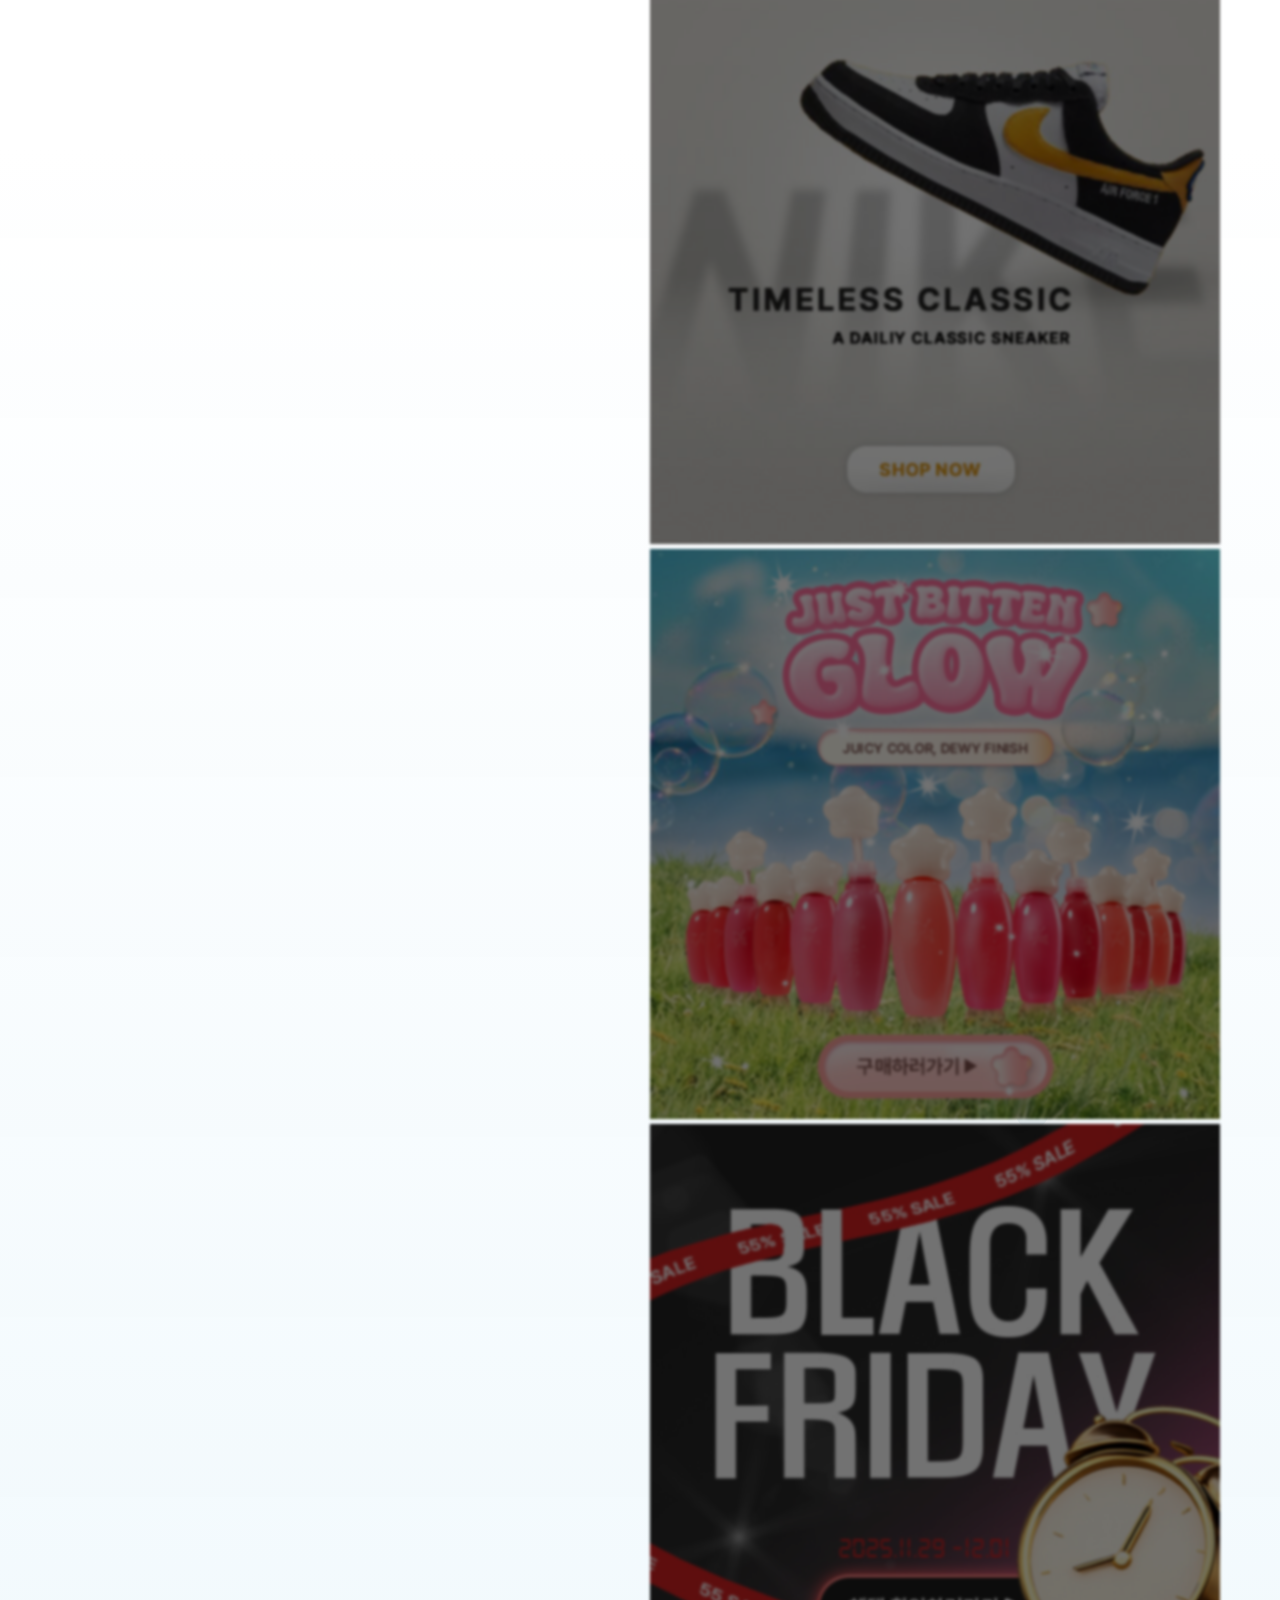
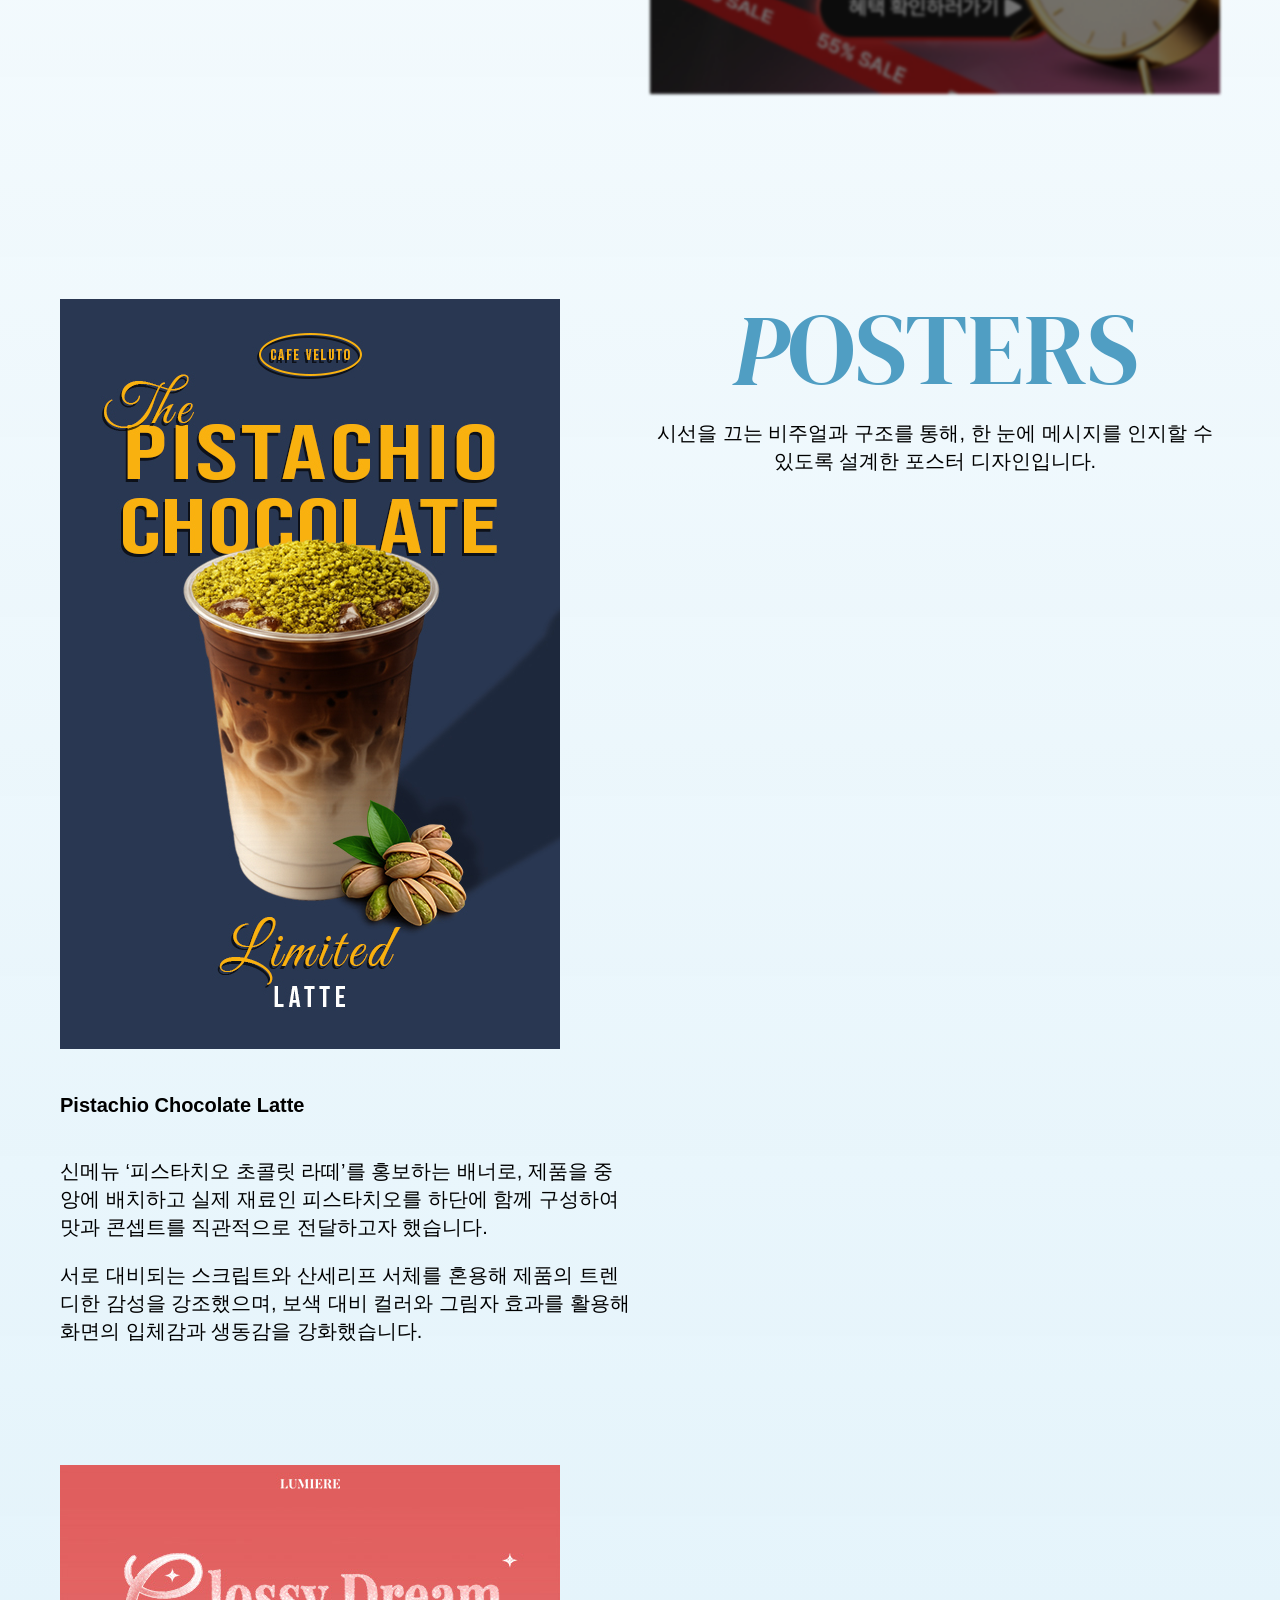
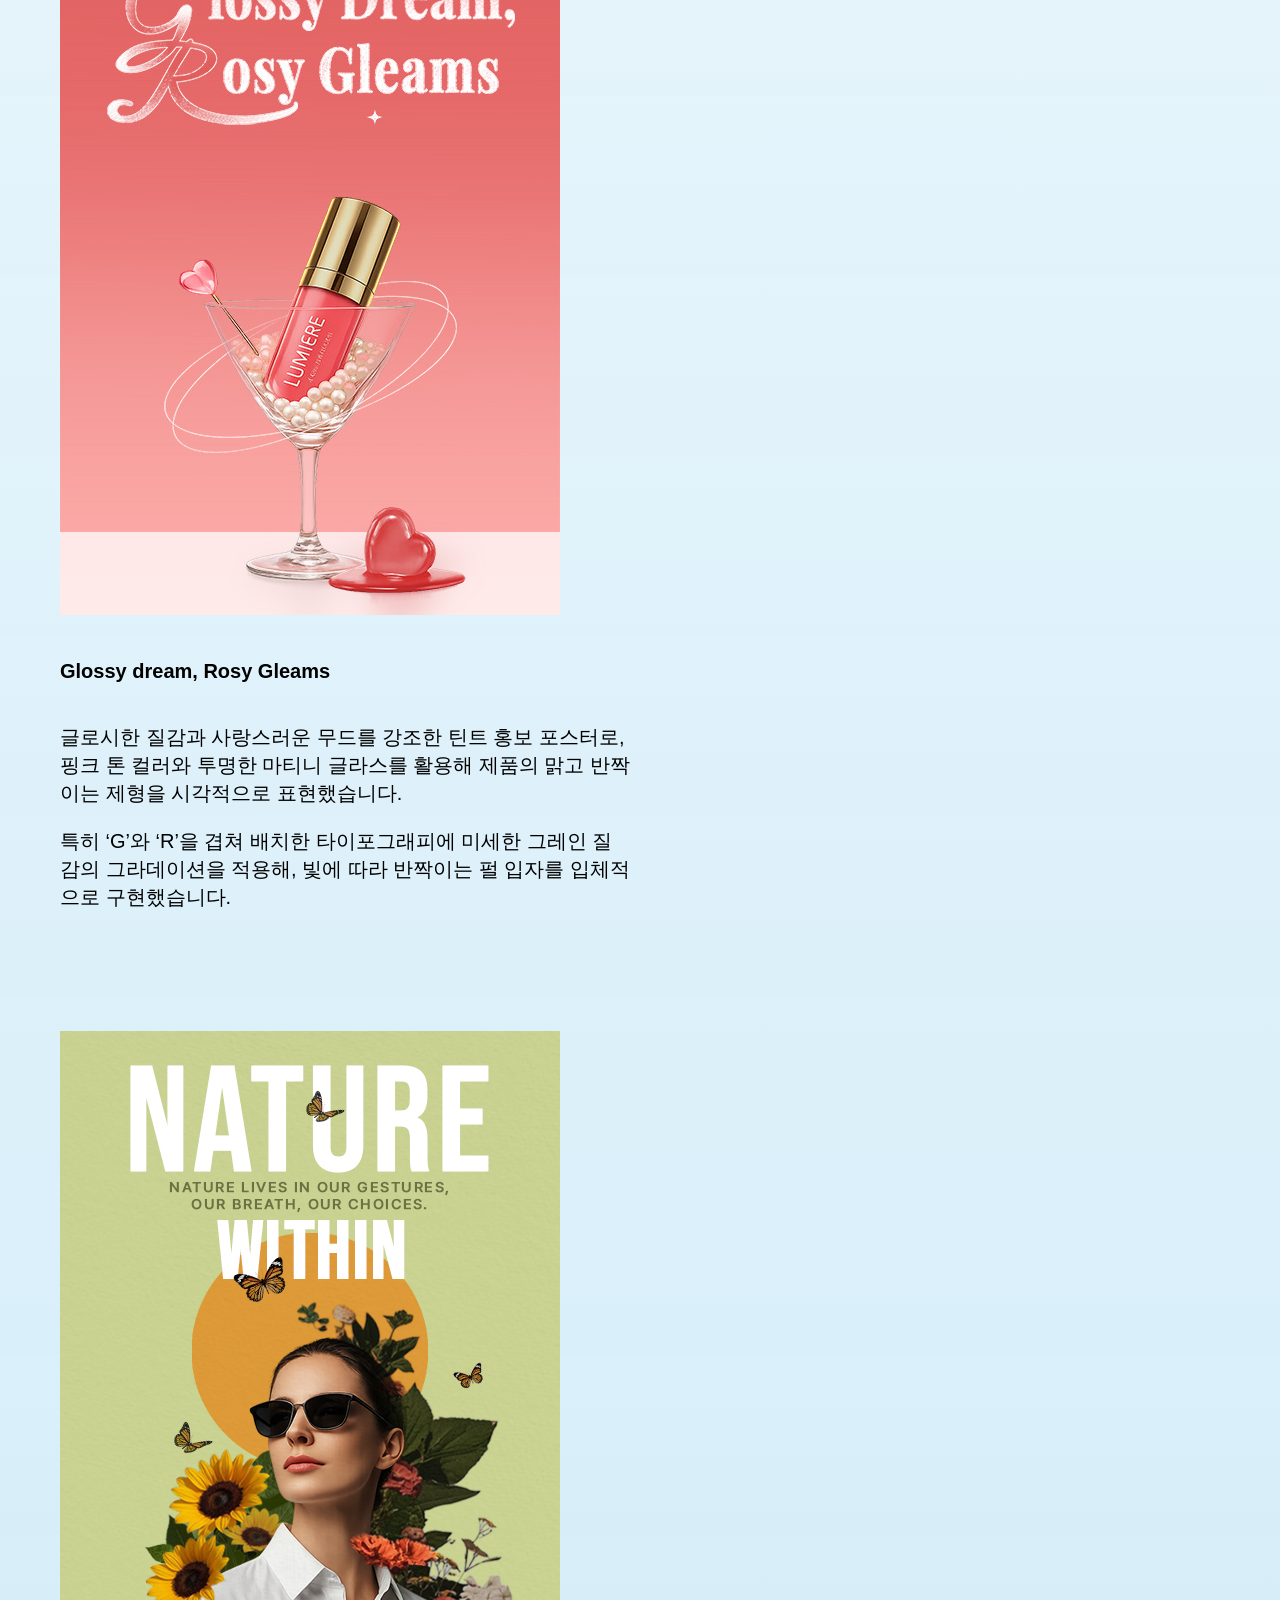
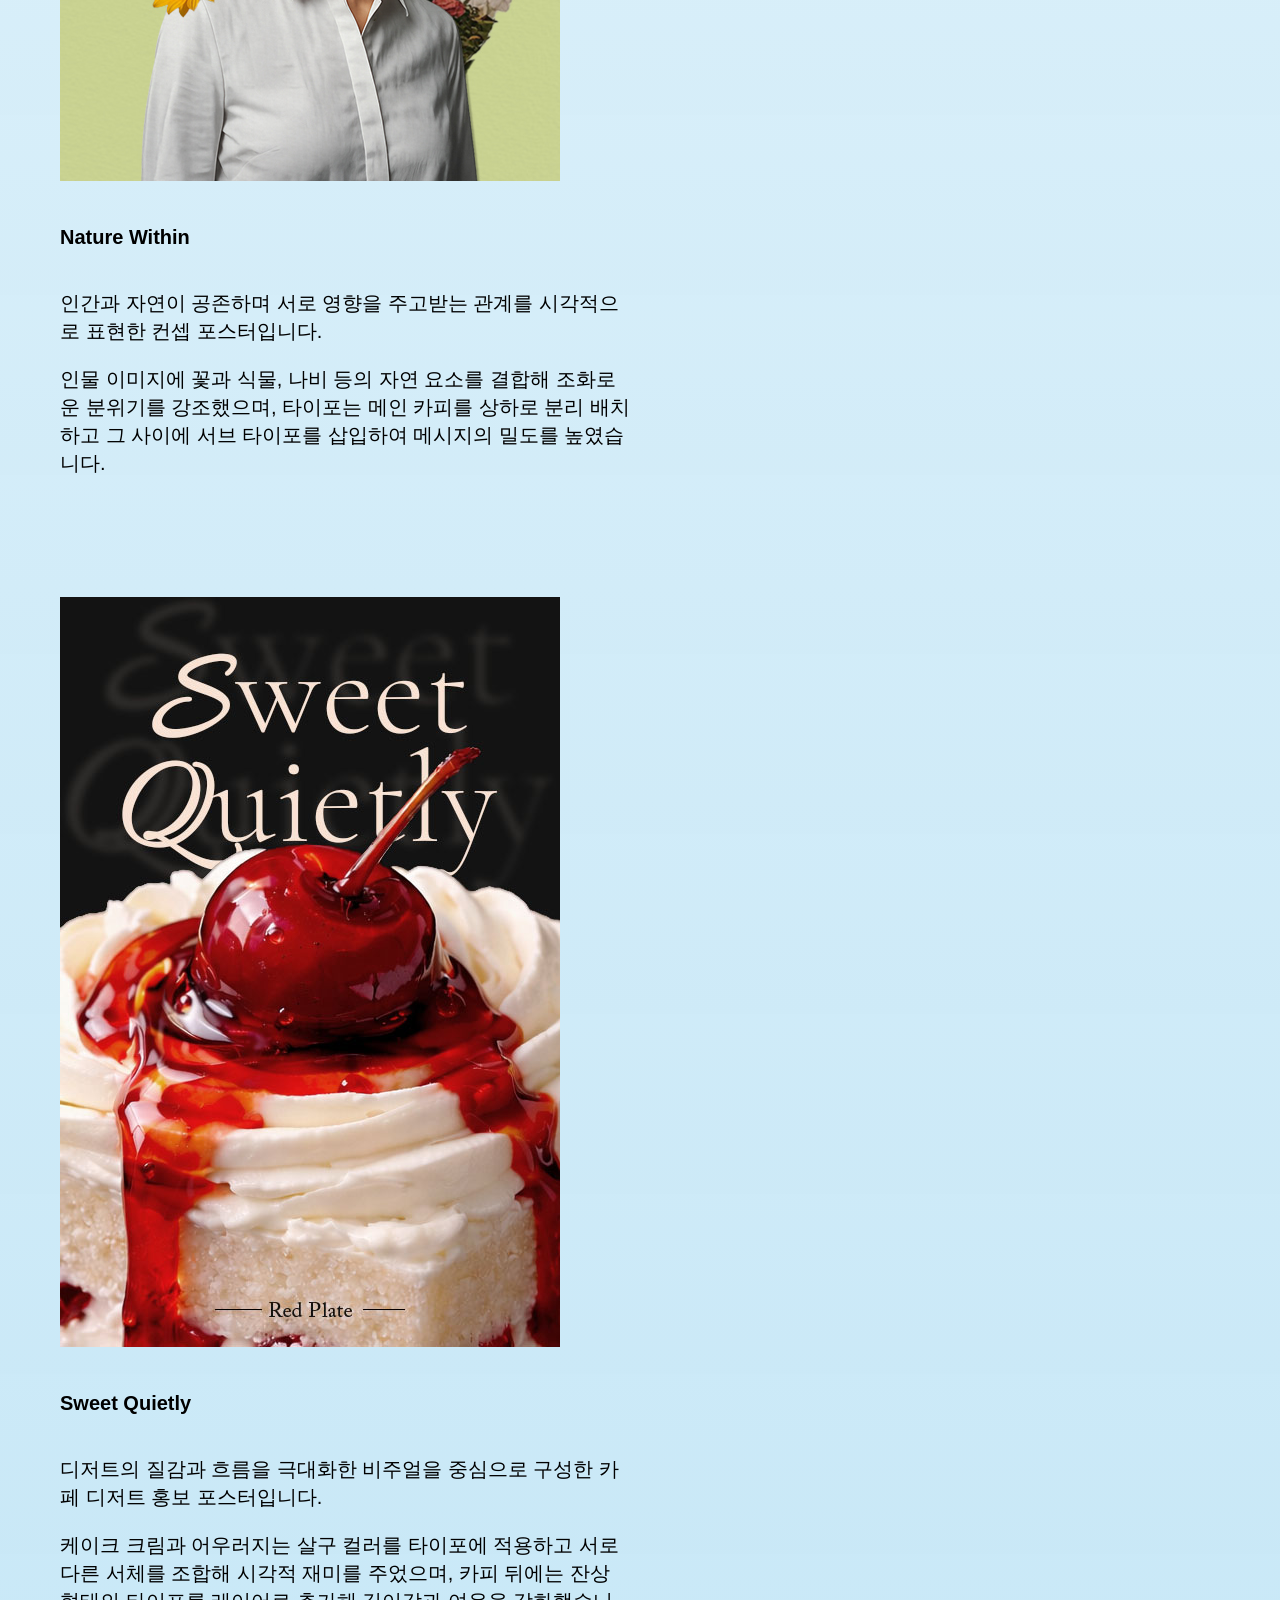
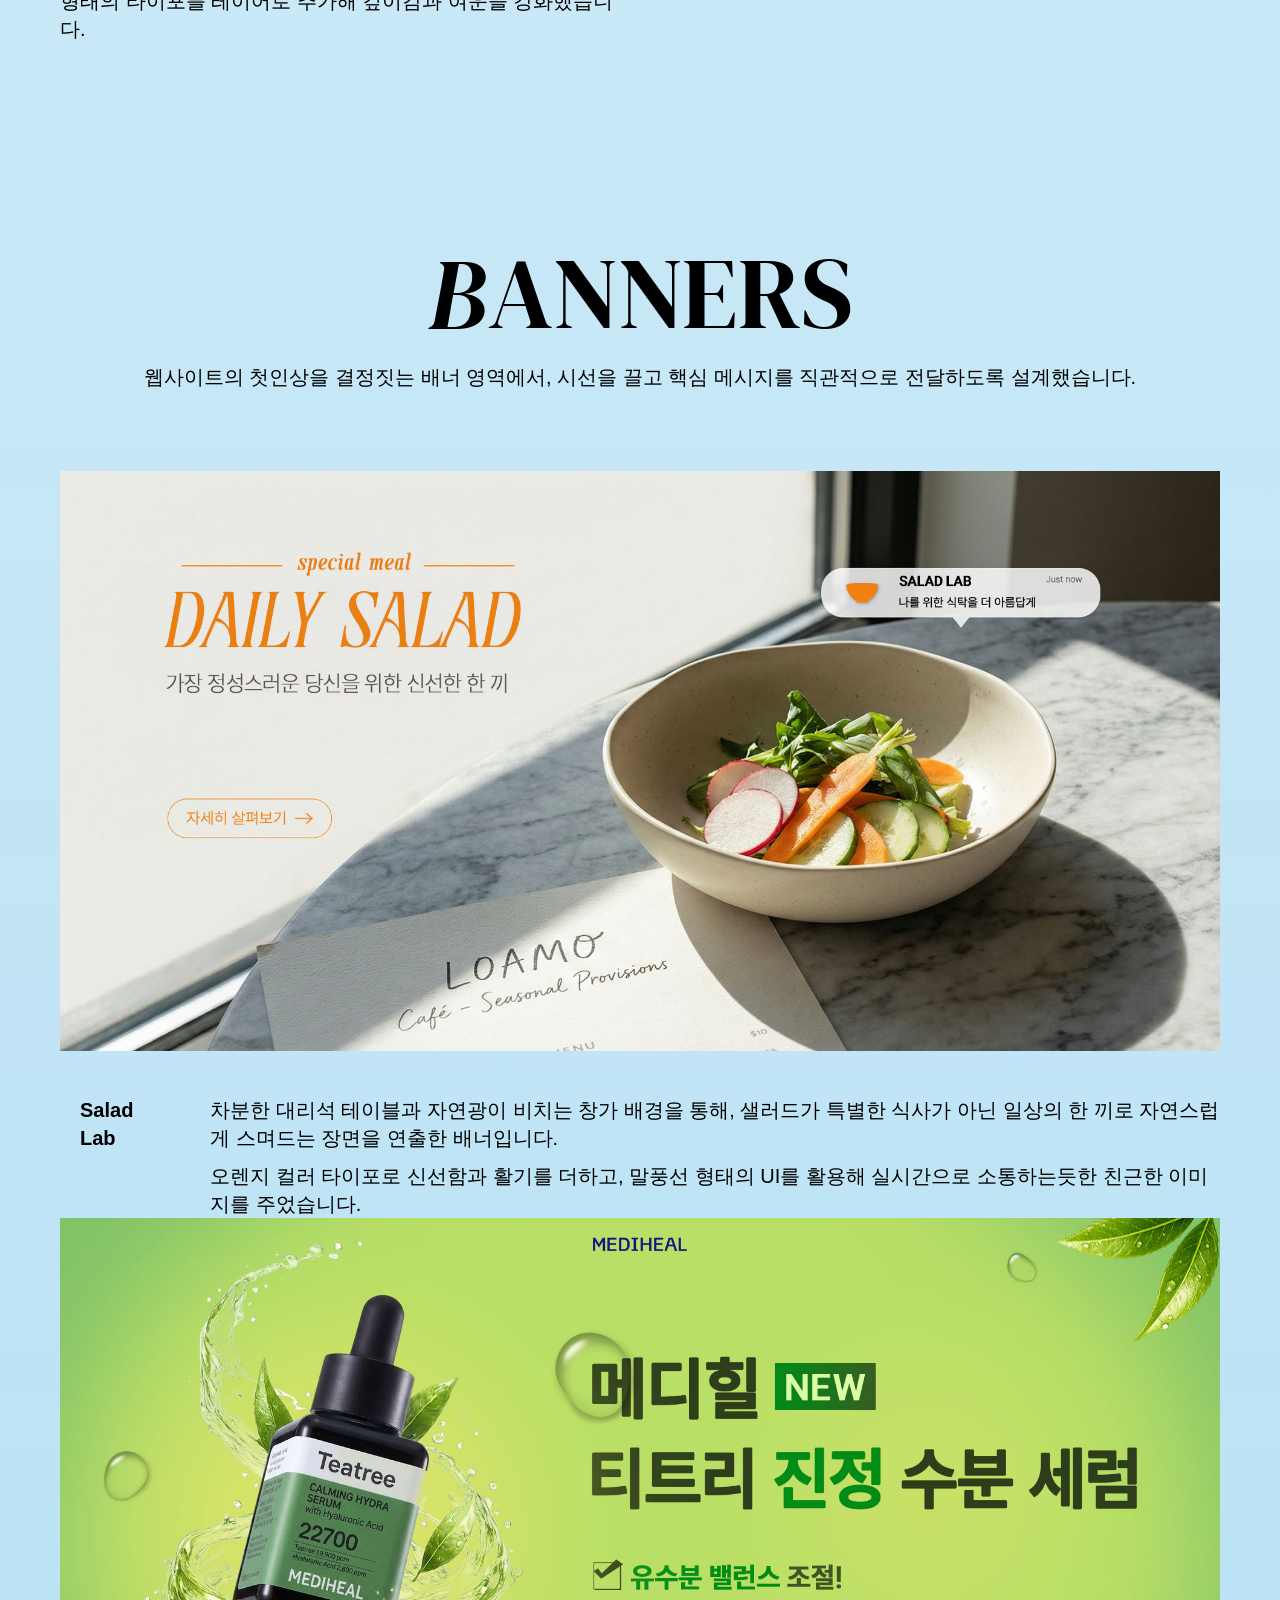
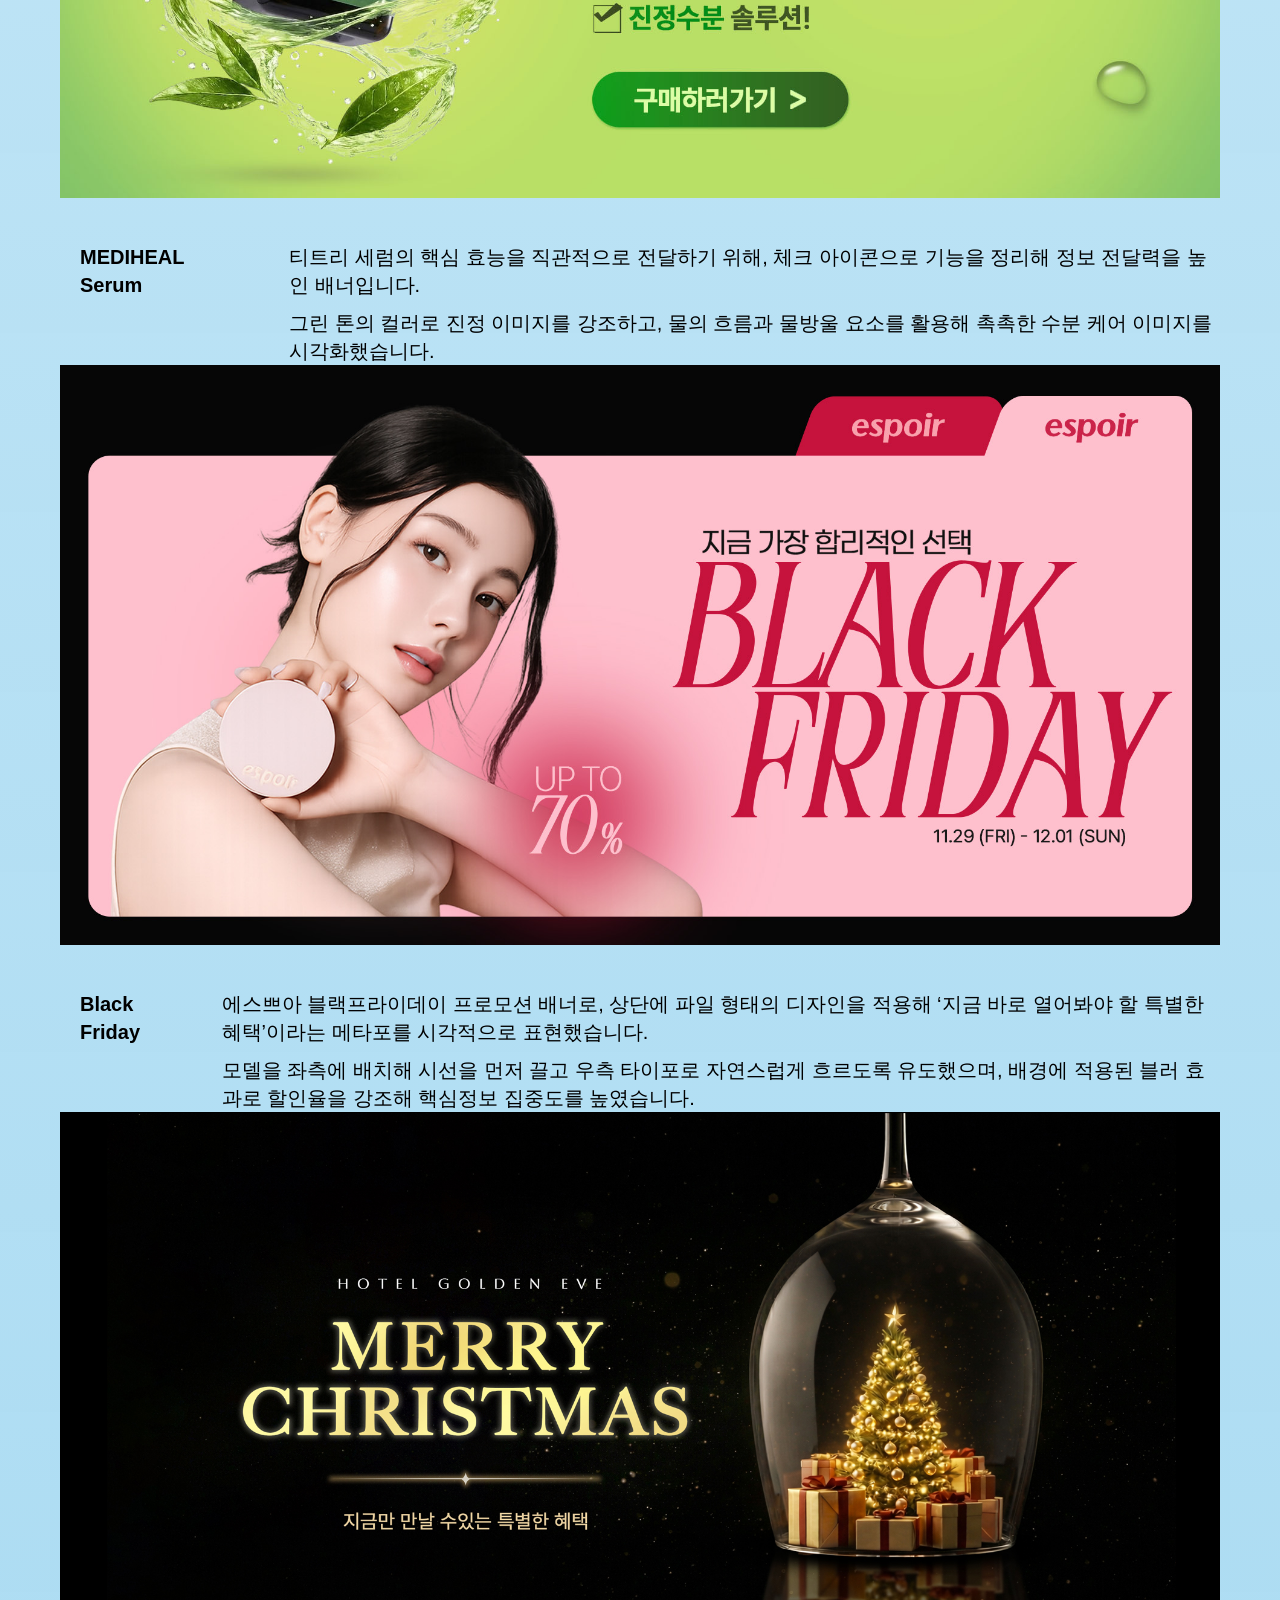
==== commit edd972af: "a" ====
--- a/index.html
+++ b/index.html
@@ -487,7 +487,7 @@
                         <div class="swiper-slide">
                             <img src="./img/banner4.jpg" alt="크리스마스 배너">
                             <div class="banner_txt_title">
-                                <p class="fwb">Merry Christmas <br> Hotel Golden Eve</p>
+                                <p class="fwb">Christmas <br> Hotel Golden Eve</p>
                                 <div class="banner_txt_info">
                                     <p>블랙 배경 위에 골드 컬러를 활용하여 호텔의 고급스럽고 프라이빗한 무드를 강조하고, 크리스마스 시즌에만 경험할 수 있는 프리미엄한 분위기를 전달하고자 했습니다.</p>
                                     <p>좌측 타이포에 글로우 효과를 더해 시각적 주목도를 높이고, 파티클 브러쉬와 빛 반사 효과를 적용해 전체적으로 생동감 있고 감성적인 분위기를 연출했습니다.</p>
@@ -679,8 +679,8 @@
                 <div class="common-frame">
                     <h3 class="ani1"><span>1</span>Project</h3>
                     <h4 class="ani1">CLINIQUE Responsive WebSite</h4>
-                    <p class="fwb ani1">커피의 화려함보다는 '본질(Flavor)'과 '휴식(Moment)'에 집중했습니다.</p>
-                    <p class="ani1">장식적인 요소를 최소화하고 화이트 스페이스(여백)를 과감하게 활용하여,<br> 사용자가 브랜드의 이미지와 콘텐츠에 온전히 몰입할 수 있는 미니멀리즘 디자인을 채택했습니다.</p>
+                    <p class="fwb ani1">더마의 전문성을 시각화한 사용자 맞춤형 클린 더마 솔루션</p>
+                    <p class="ani1">피부 타입 기반의 진단형 네비게이션과 체계적인 정보 구조를 통해 브랜드의 신뢰도를 높이고,<br> 사용자가 자신에게 맞는 제품을 직관적으로 탐색할 수 있는 미니멀한 디지털 경험을 설계하는 데 집중했습니다.</p>
                 </div>
                 <ul class="project-sticky">
                     <li class="ani2"><a href="https://www.cliniquekorea.co.kr/?_gl=1*154lkse*_up*MQ..*_gs*MQ..&gclid=CjwKCAjwhqfPBhBWEiwAZo196v88SzR_H7dEA4Z2z1-ZiL4hzJc-A8q5huubPDwAxgjEbely1vahtRoC7oYQAvD_BwE&gbraid=0AAAAAozrL-k4rsLHI4BVHRzWhhJMPl6Ro" target="_blank">Original</a></li>
@@ -697,8 +697,8 @@
                 <div class="common-frame">
                     <h3 class="ani1"><span>2</span>Project</h3>
                     <h4 class="ani1">LOAMO Ceramic Responsive WebSite</h4>
-                    <p class="fwb ani1">커피의 화려함보다는 '본질(Flavor)'과 '휴식(Moment)'에 집중했습니다.</p>
-                    <p class="ani1">장식적인 요소를 최소화하고 화이트 스페이스(여백)를 과감하게 활용하여,<br> 사용자가 브랜드의 이미지와 콘텐츠에 온전히 몰입할 수 있는 미니멀리즘 디자인을 채택했습니다.</p>
+                    <p class="fwb ani1">비움의 미학으로 완성한 고감도 세라믹 경험</p>
+                    <p class="ani1">불필요한 요소를 덜어낸 직관적인 UI를 바탕으로 제품에 대한 몰입감을 높이고, <br>사용자 여정에 최적화된 유연한 인터페이스를 설계하여 심미성과 사용성을 동시에 확보했습니다.</p>
                 </div>
                 <ul class="project-sticky">
                     <li class="ani2"><a href="https://sunny1762-afk.github.io/loamo-website/" target="_blank">Website</a></li>
--- a/css/index.css
+++ b/css/index.css
@@ -1076,7 +1076,7 @@
         font-size:2rem;
     }
     .project h2+p{
-        font-size:1.3rem;
+        
     }
     .responsive-icon{
         width:auto;
@@ -1175,13 +1175,13 @@
         font-size: 2rem;
     }
     .poster-title h2+p {
-        font-size: 1.3rem;
+       
     }
     .popup h2 {
         font-size: 2rem;
     }
     .popup h2+p{
-        font-size: 1.3rem;
+        
     }
 
     .banner h2{
@@ -1190,7 +1190,7 @@
         margin-bottom: 1rem;
     }
     .banner h2+p{
-        font-size:1.3rem;
+     
         margin-bottom: 3rem;
     }
     .detail-title {
@@ -1203,7 +1203,7 @@
         font-size:2rem;
     }
     .detail h2+p{
-        font-size:1.3rem;
+       
     }
     
     .all-menu{
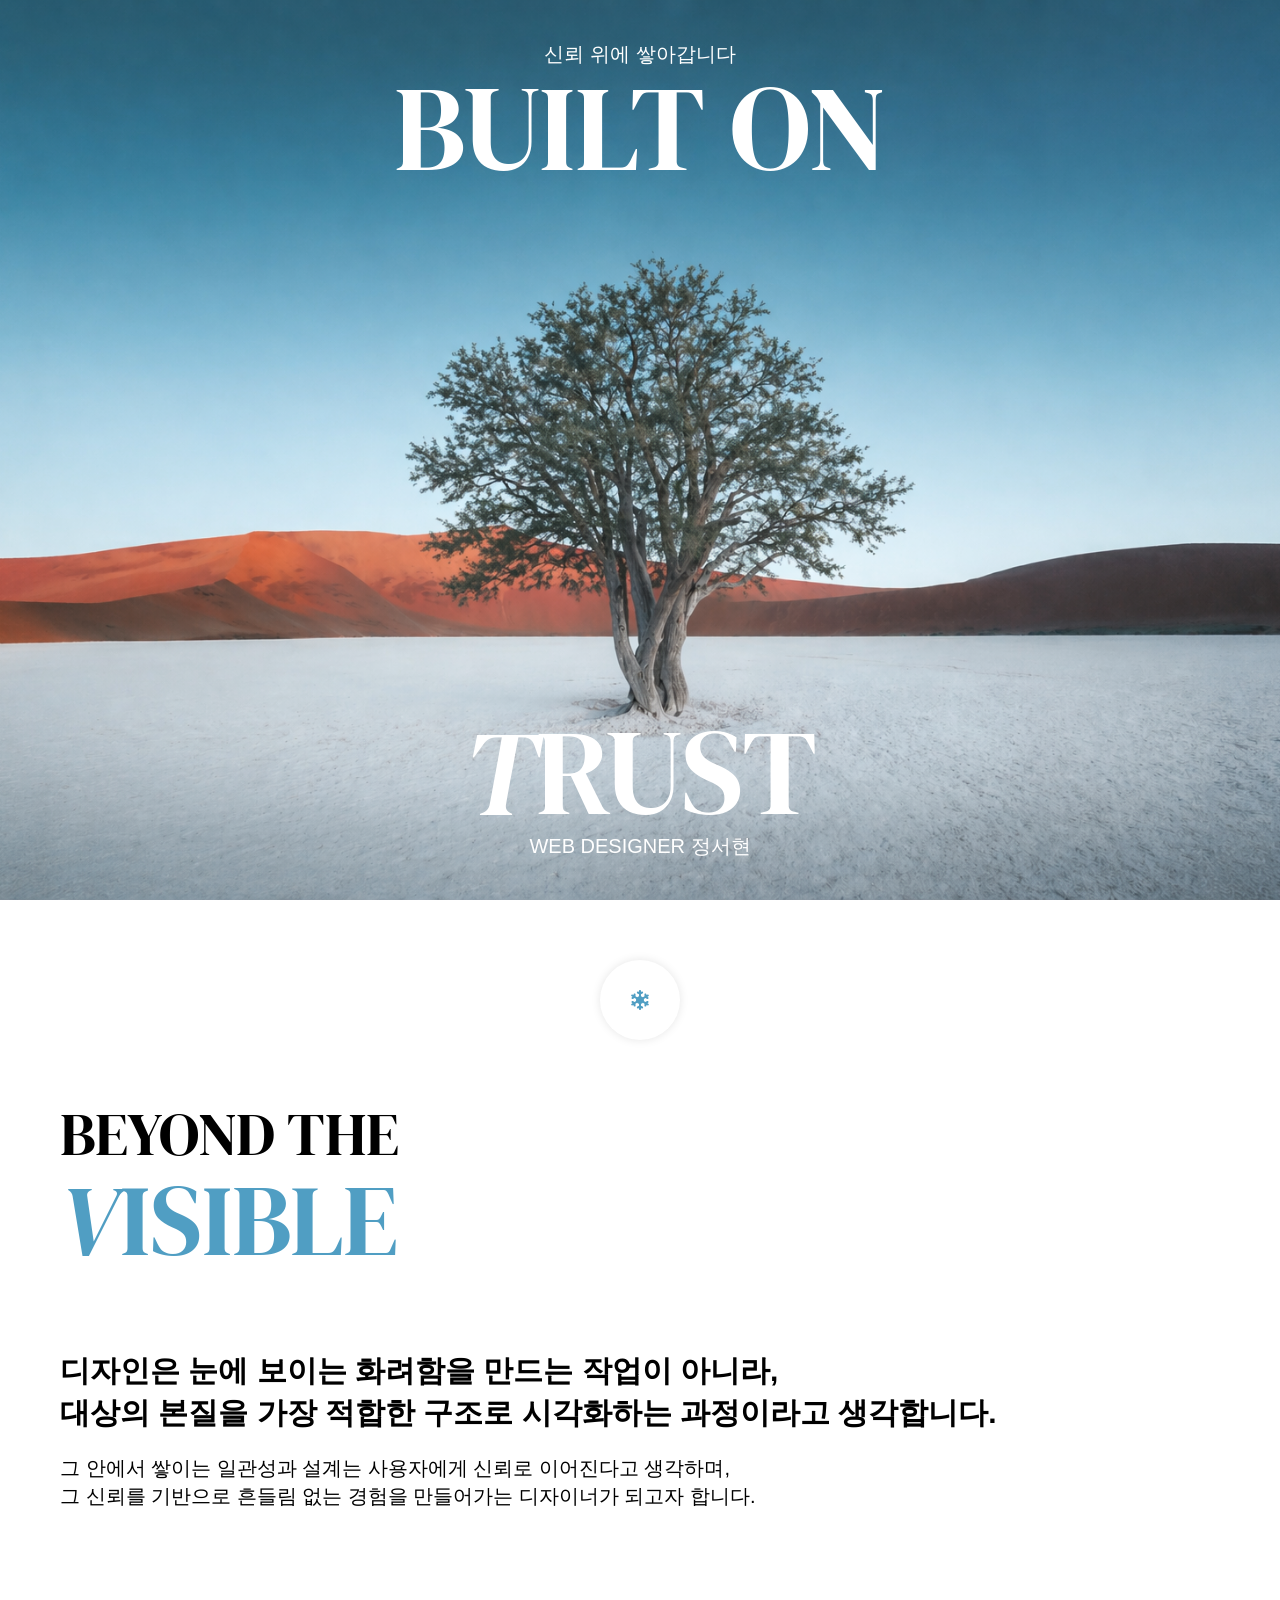
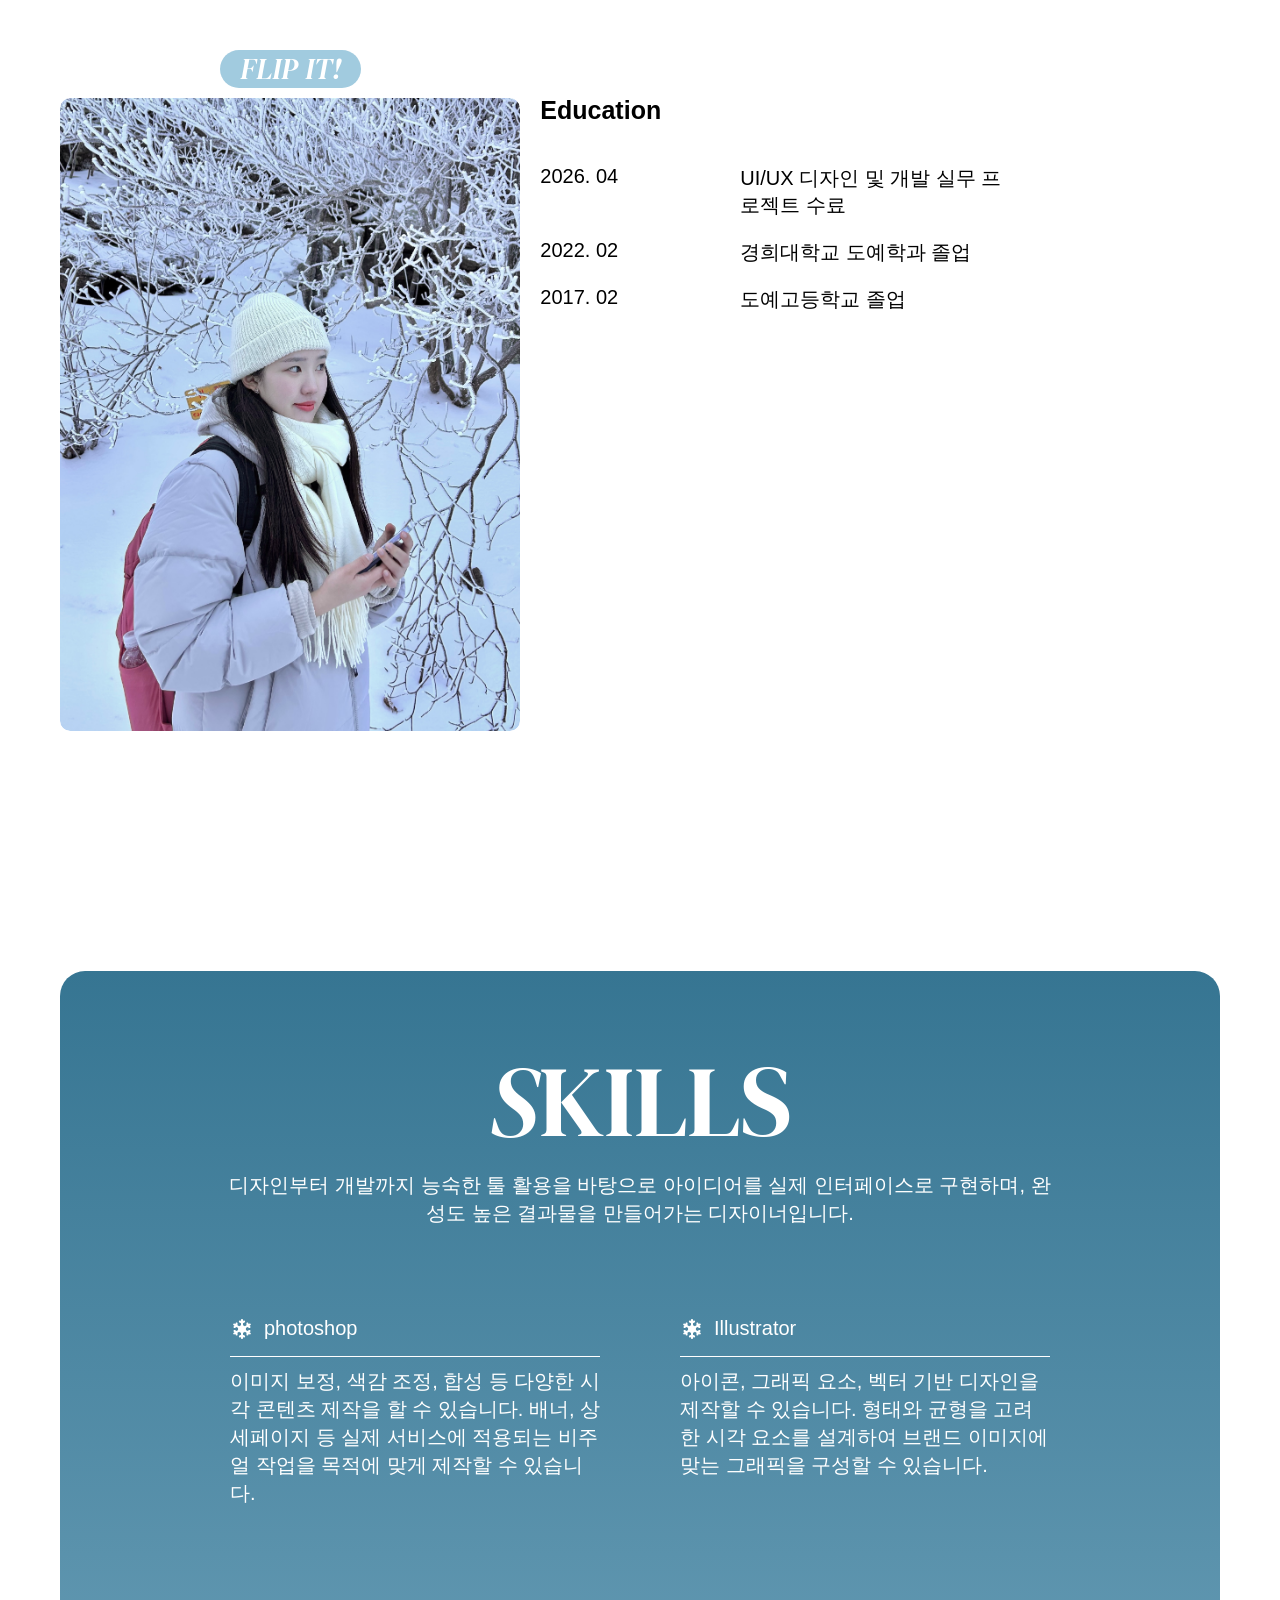
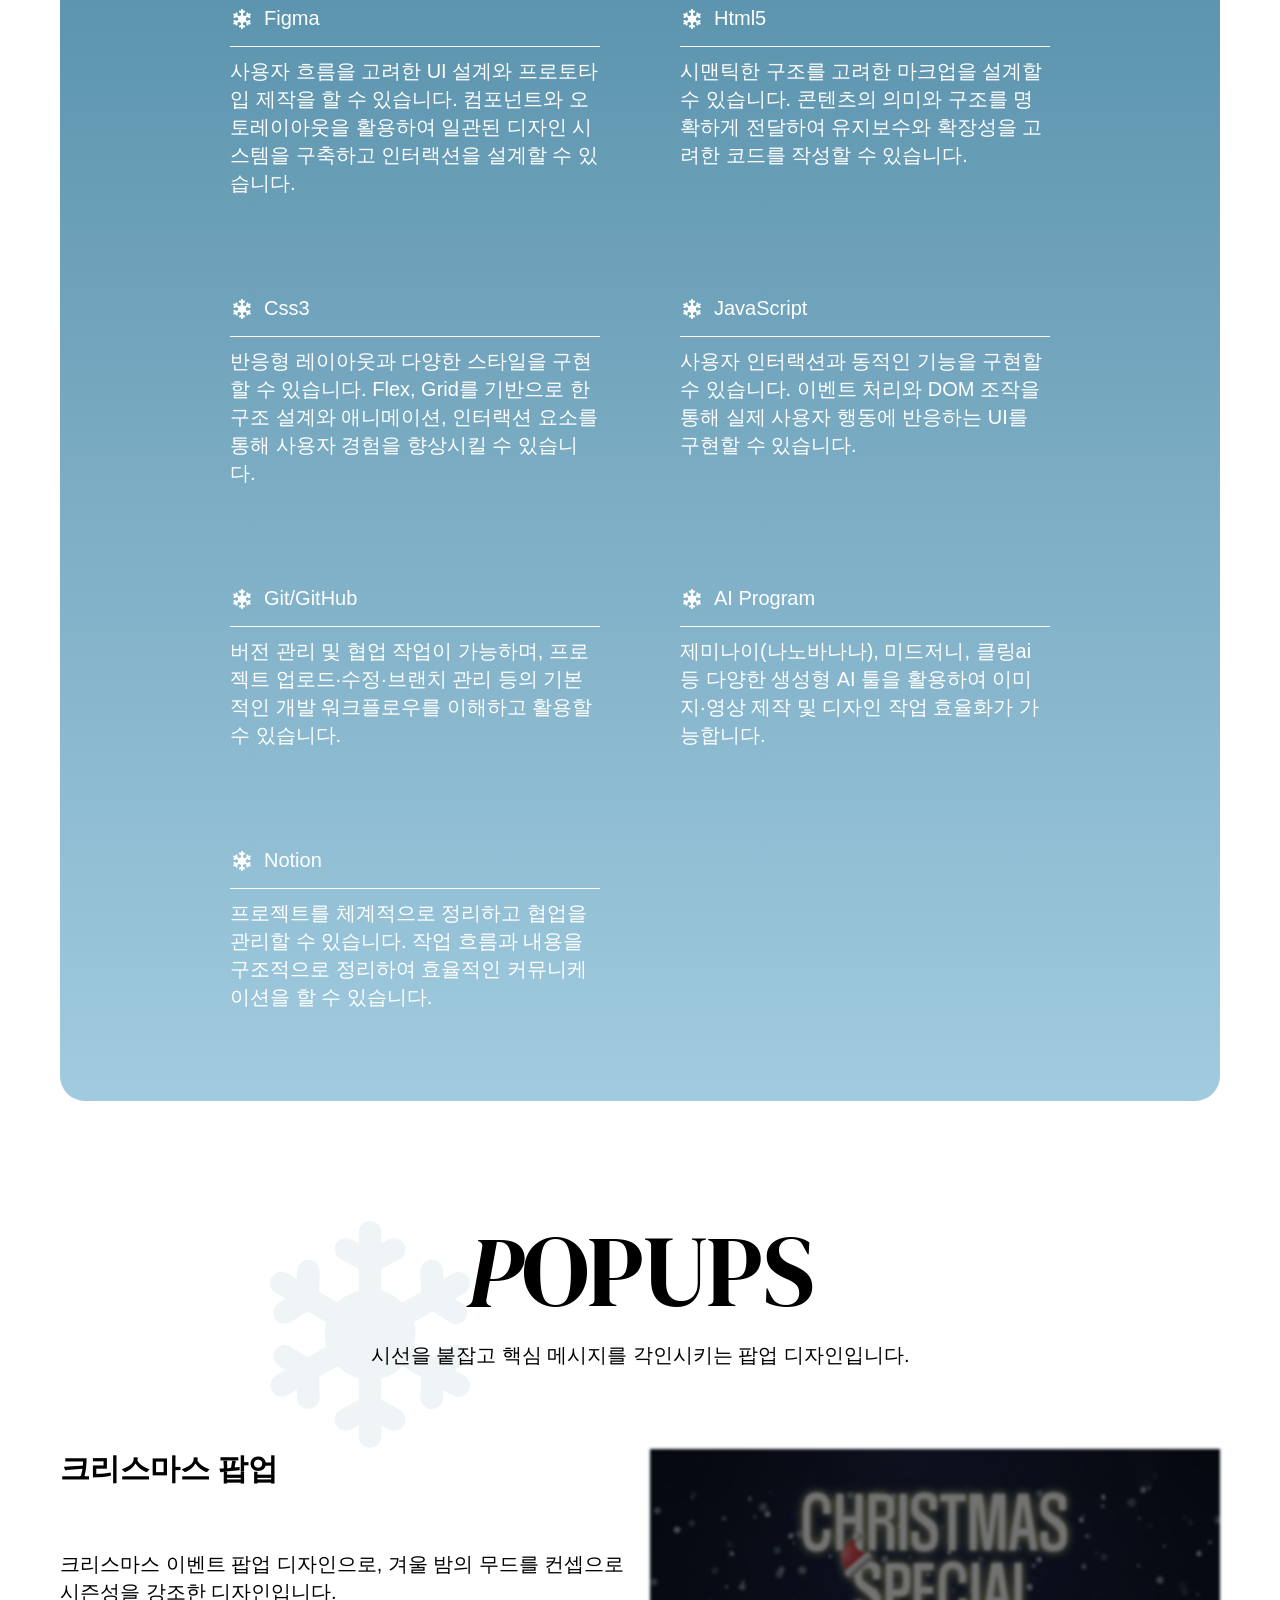
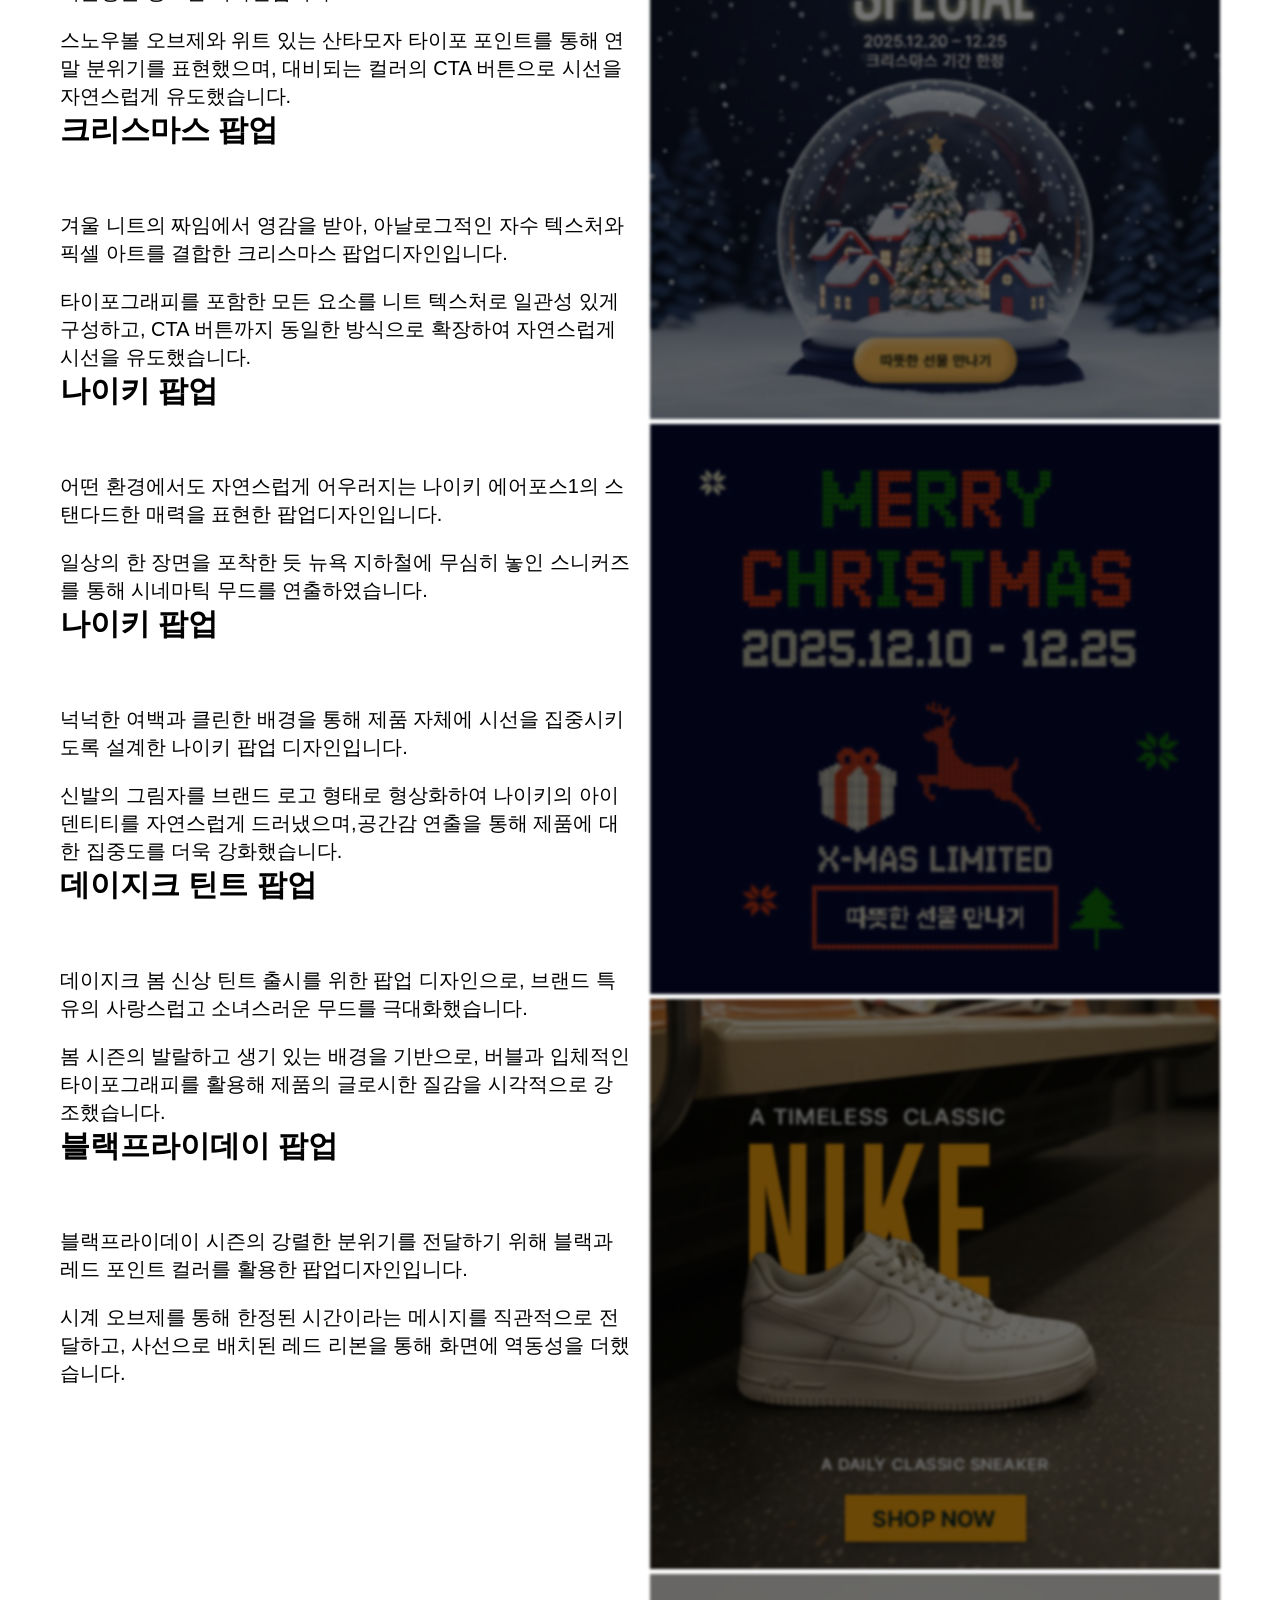
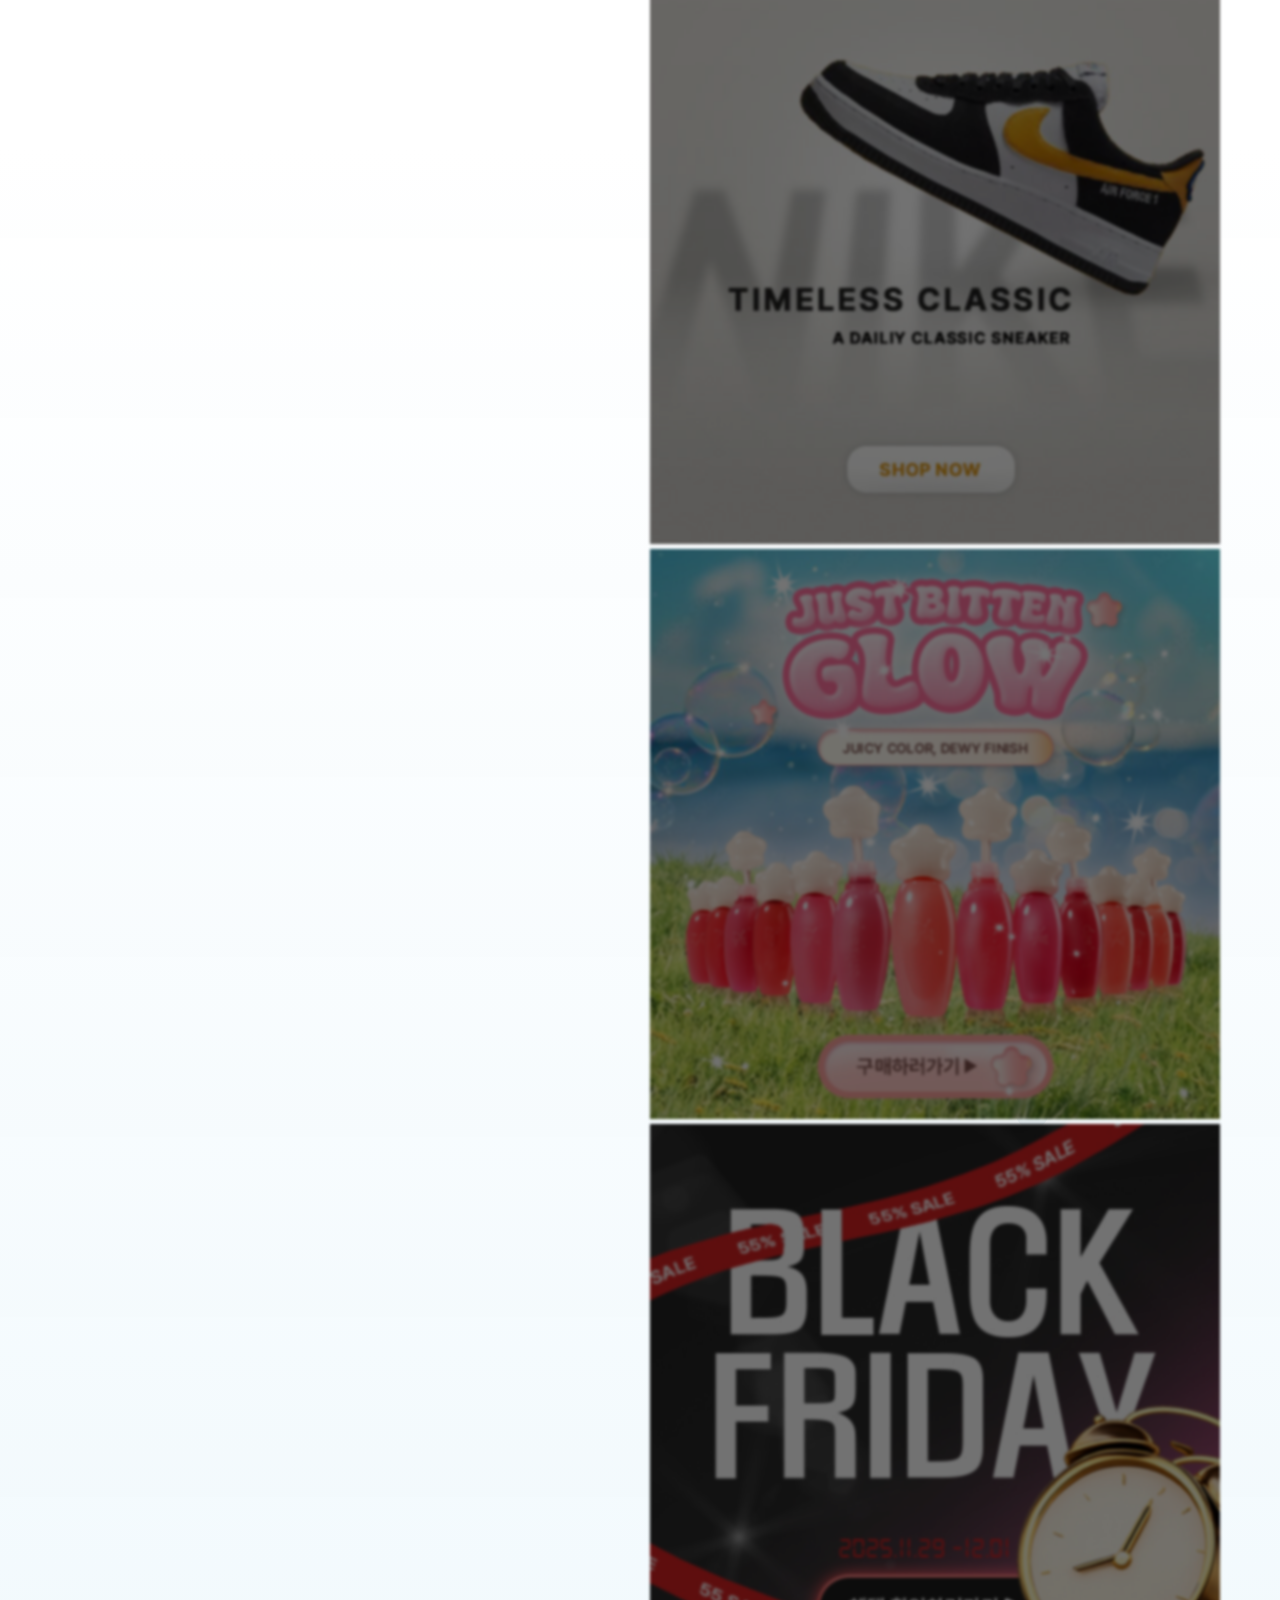
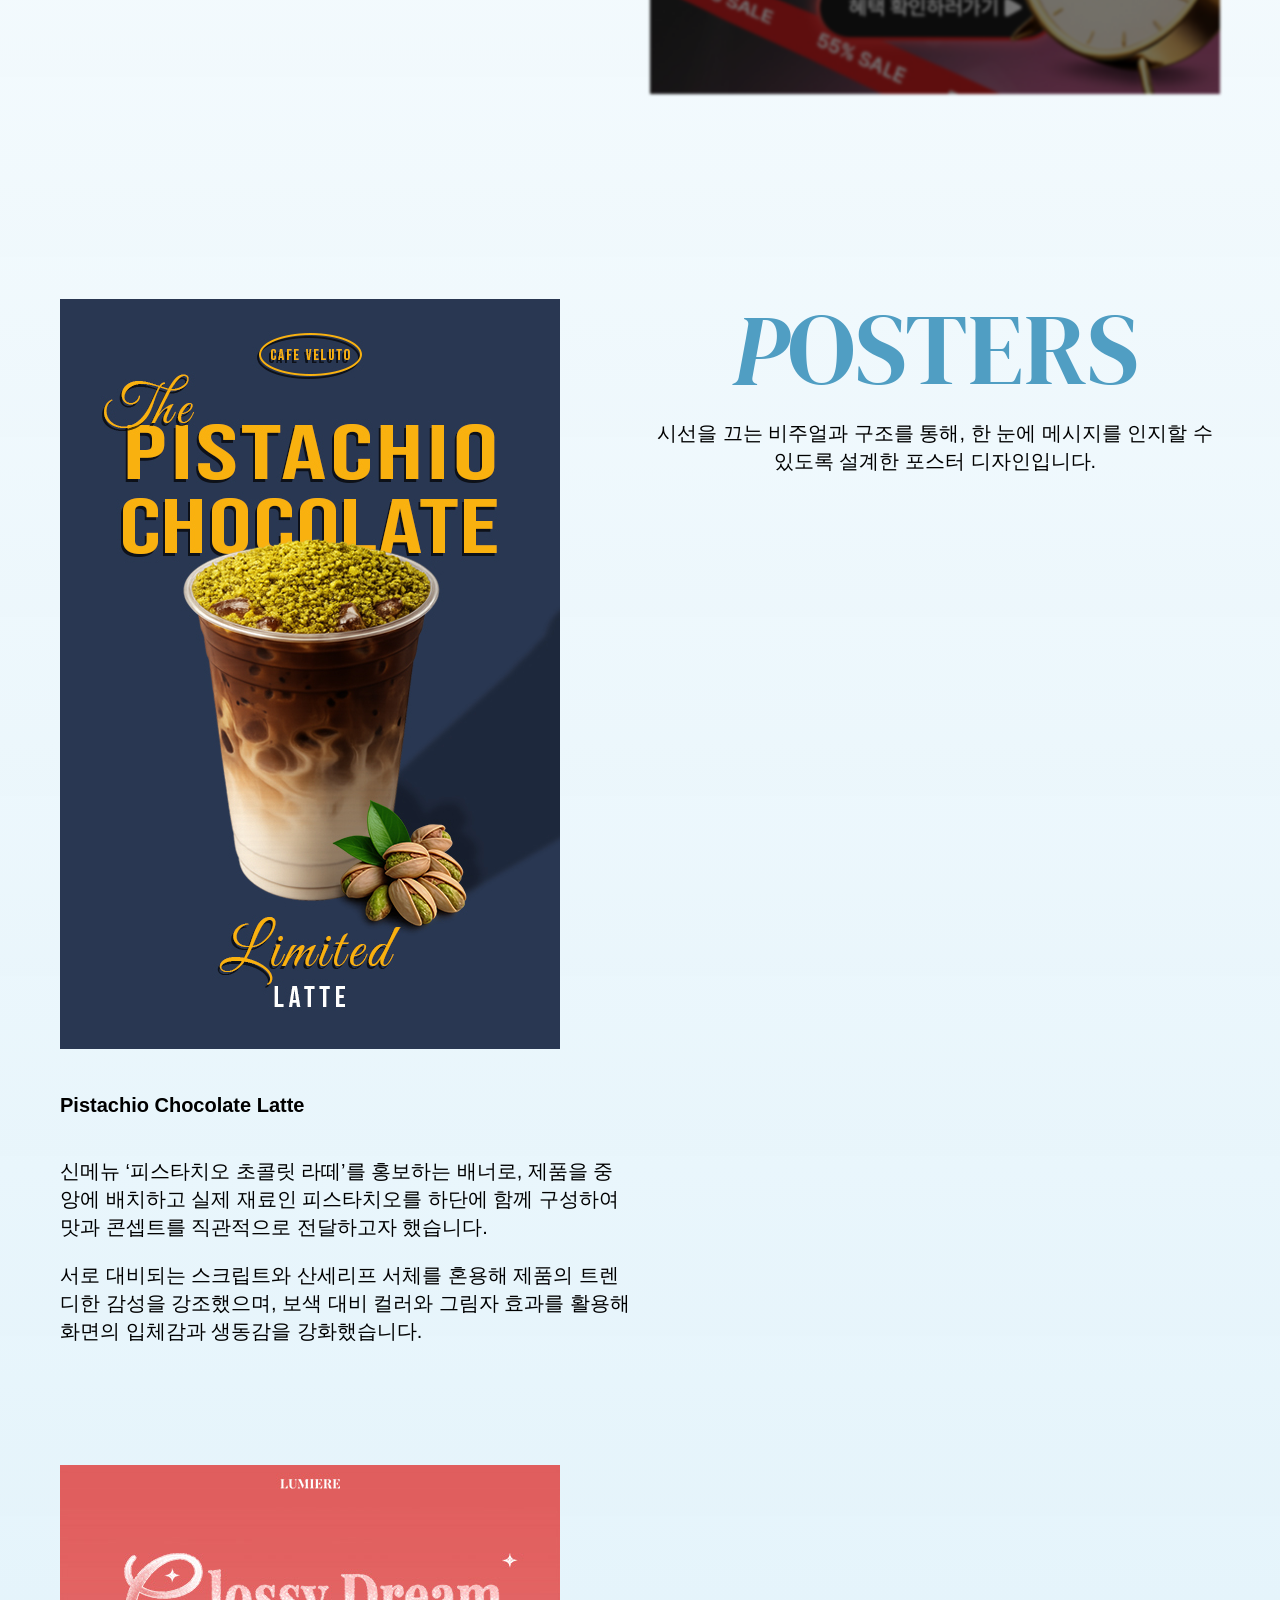
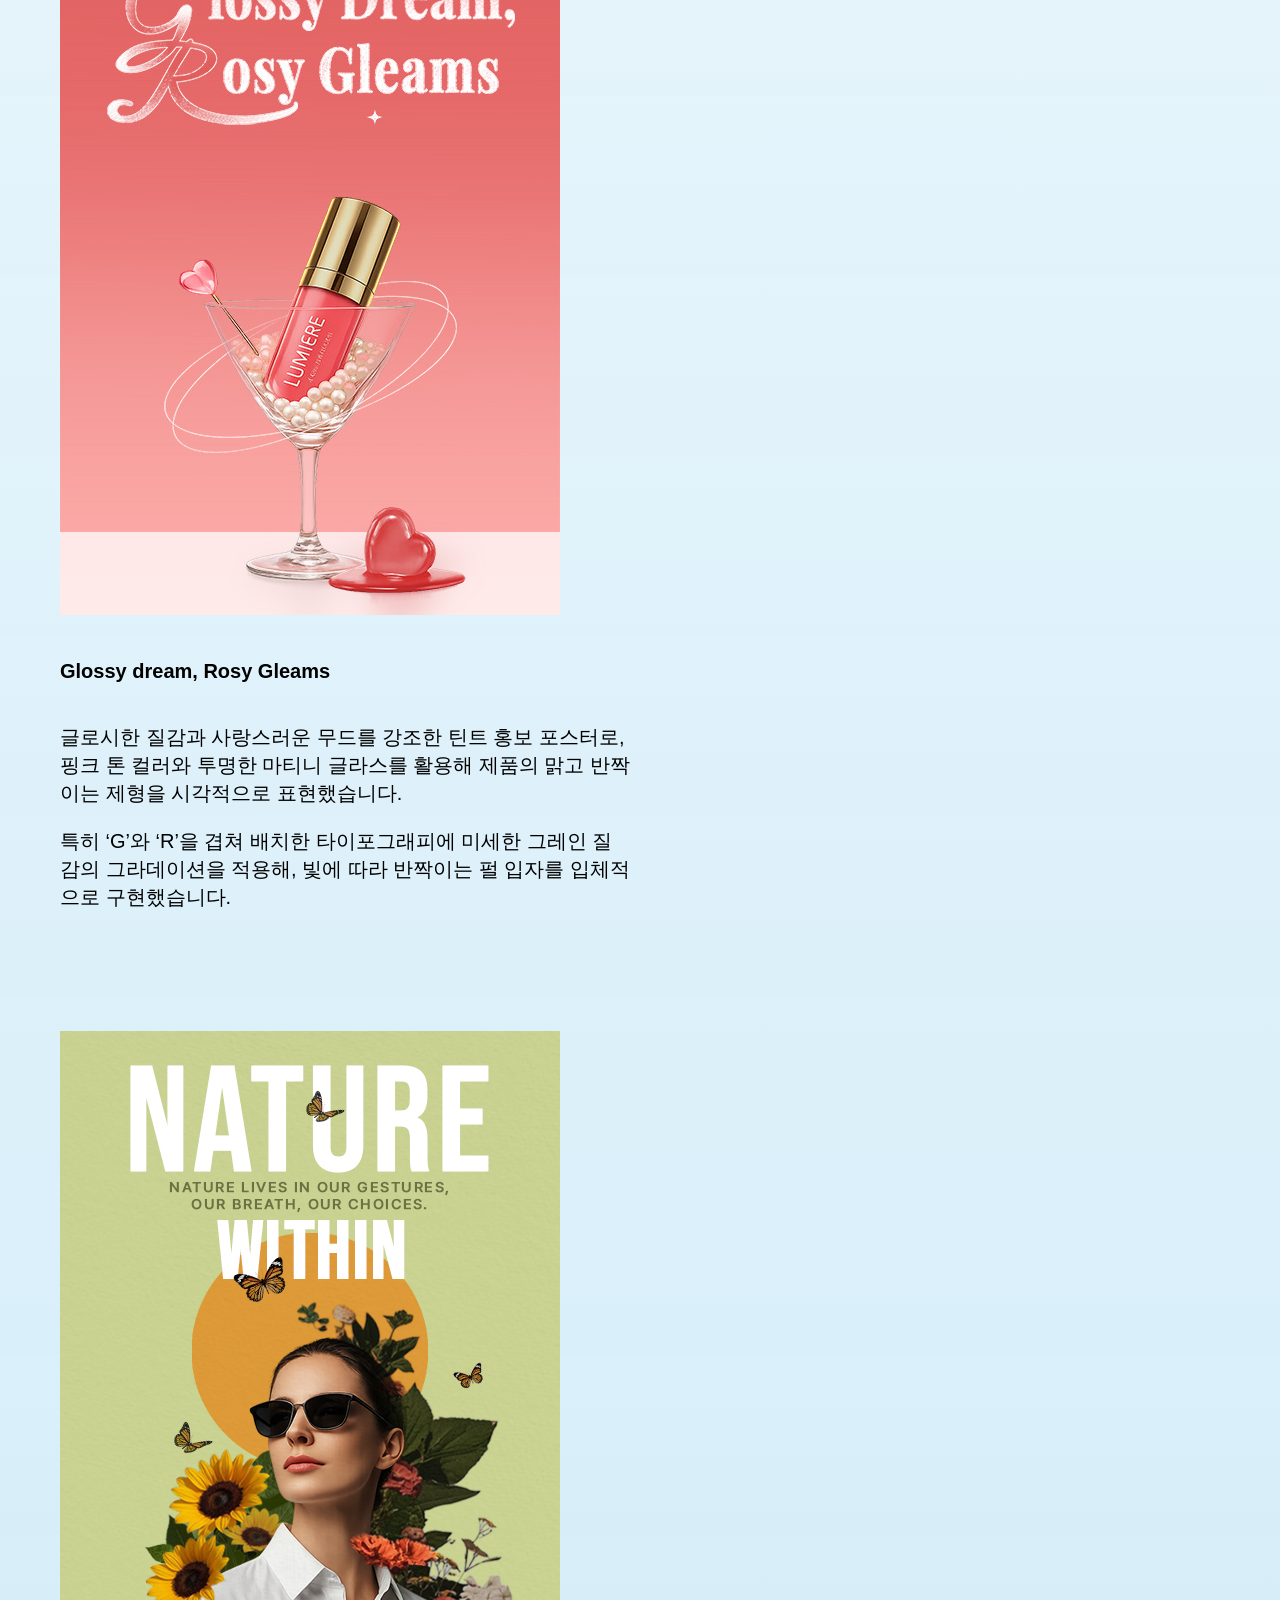
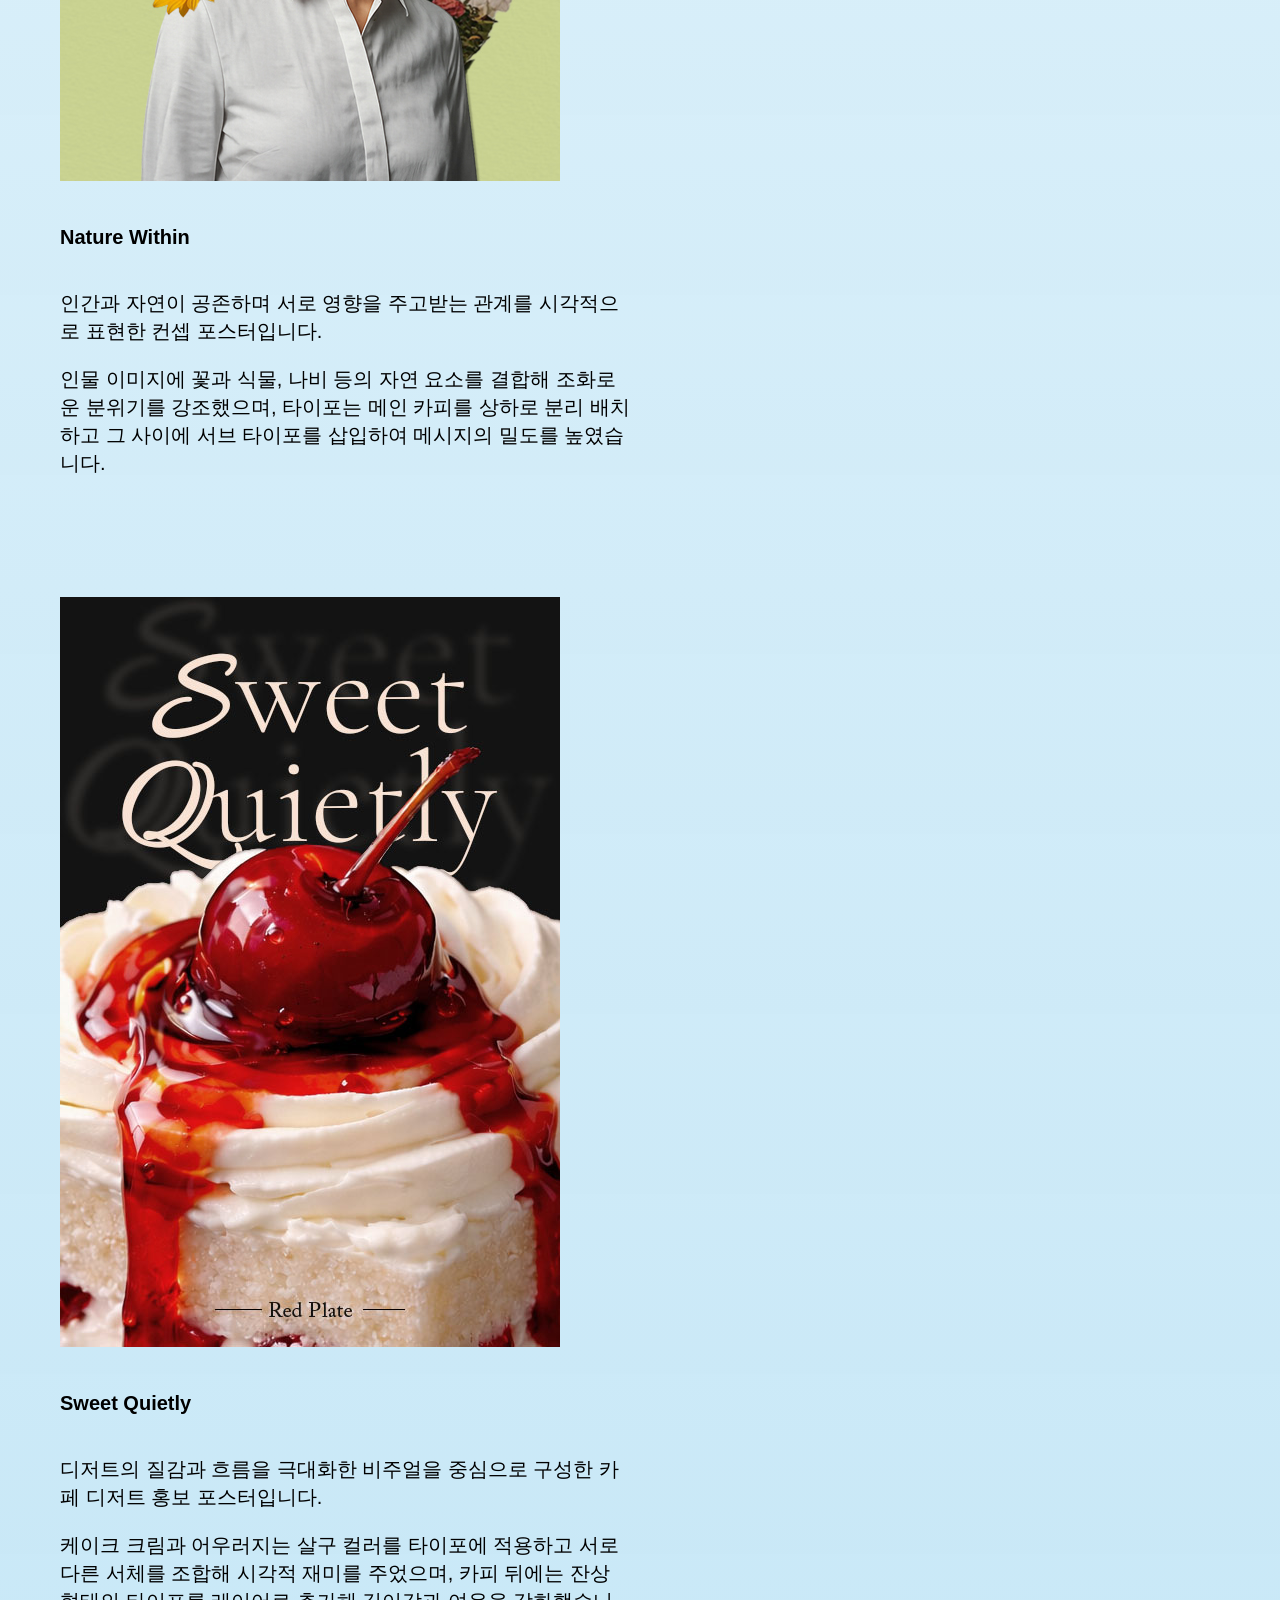
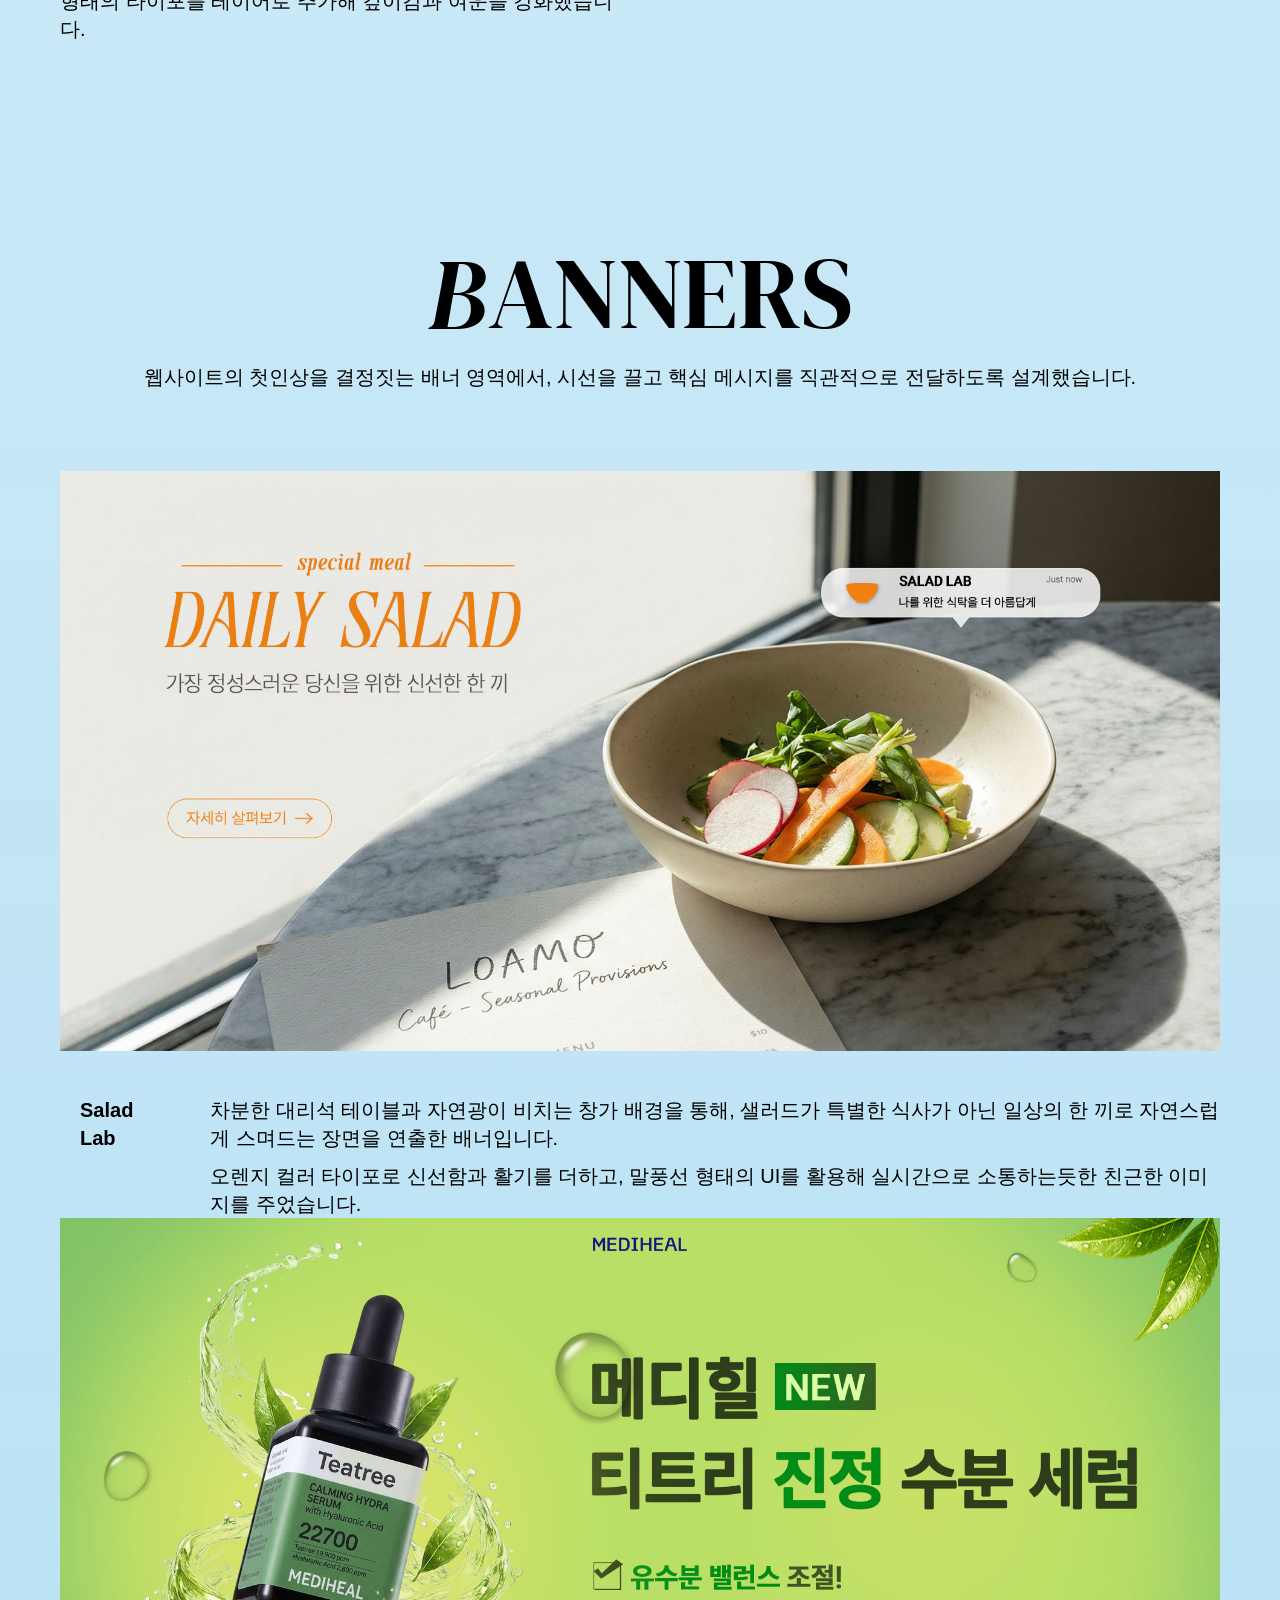
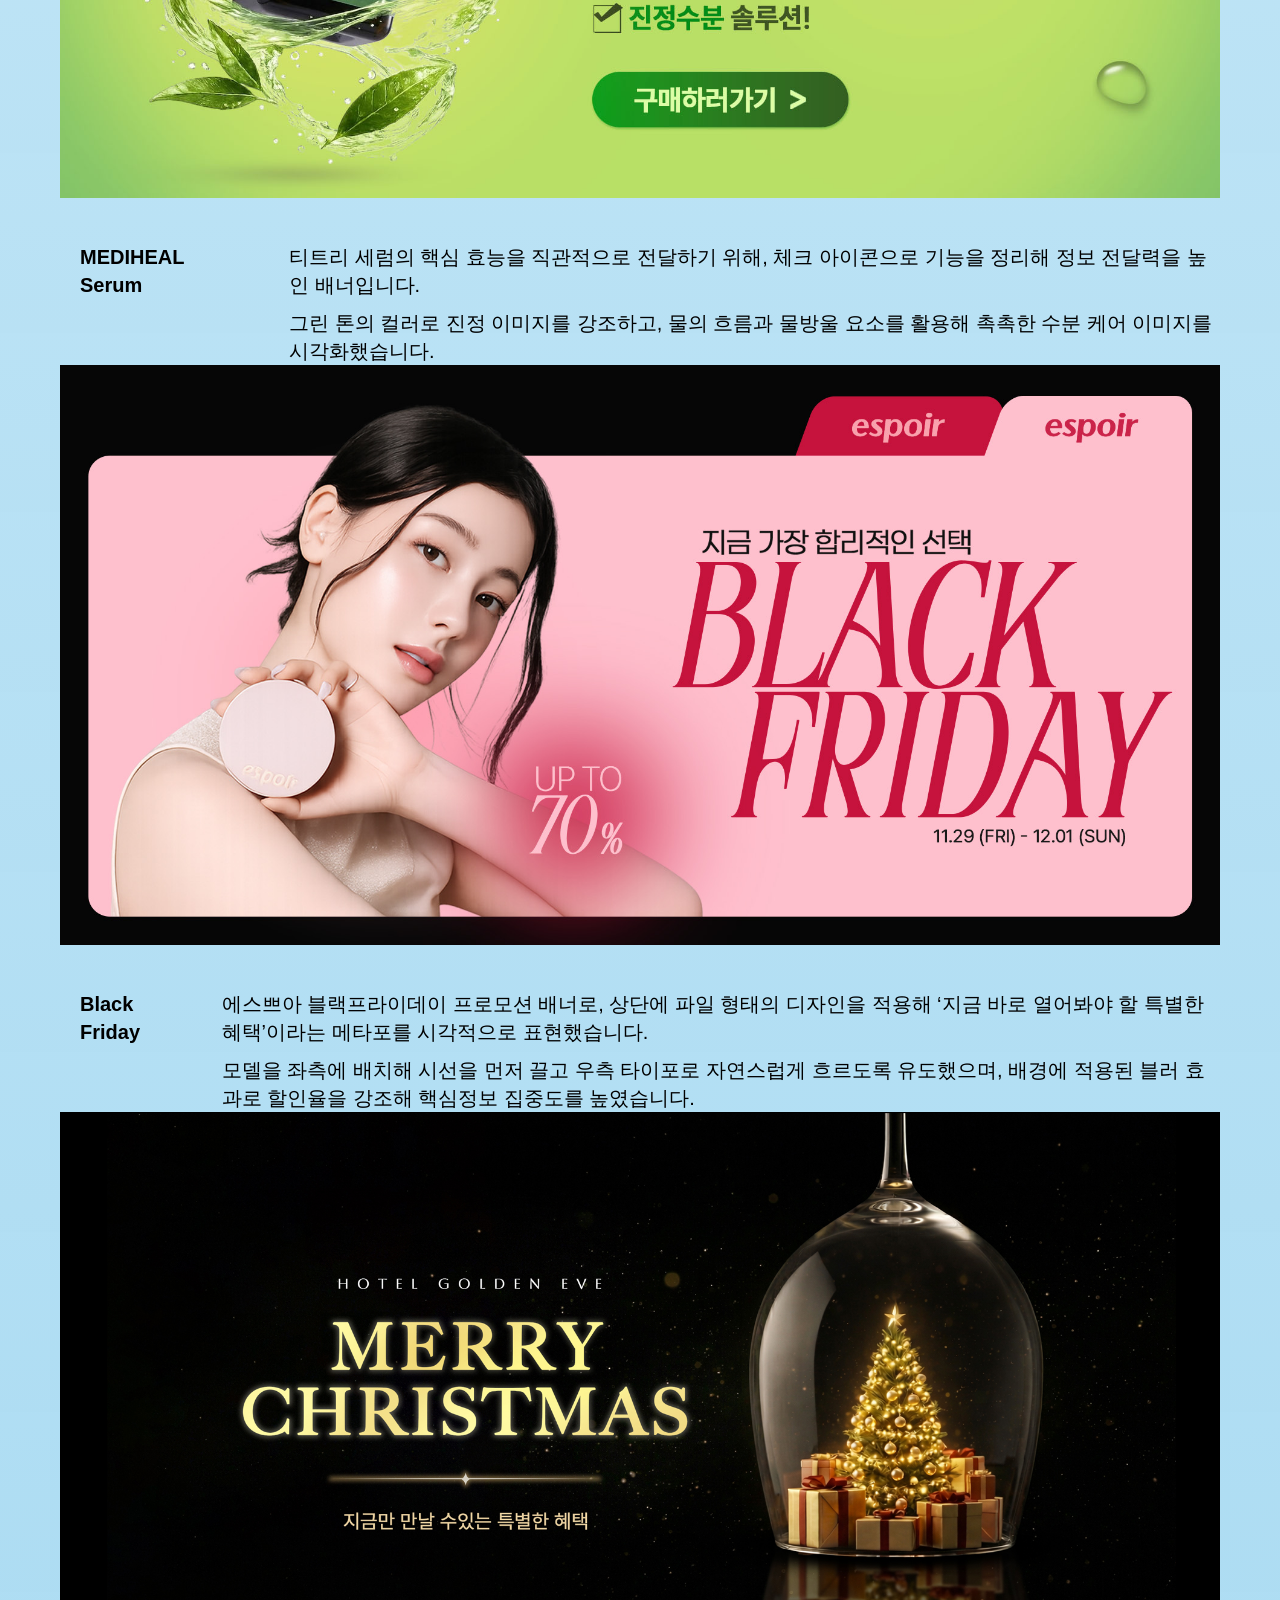
==== commit 94519e17: "ai" ====
--- a/index.html
+++ b/index.html
@@ -247,18 +247,18 @@
                                 <figure class="icon">
                                     <img src="./img/icon-skills.svg" alt="Git">
                                 </figure>
-                                <h4>Git</h4>
-                            </div>
-                            <p>프로젝트의 변경 이력을 체계적으로 관리할 수 있습니다. 브랜치와 커밋을 통해 작업 흐름을 정리하고 안정적인 개발 환경을 유지할 수 있습니다.</p>
+                                <h4>Git/GitHub</h4>
+                            </div>
+                            <p>버전 관리 및 협업 작업이 가능하며, 프로젝트 업로드·수정·브랜치 관리 등의 기본적인 개발 워크플로우를 이해하고 활용할 수 있습니다.</p>
                         </li>
                         <li class="ani2">
                             <div class="tool">
                                 <figure class="icon">
                                     <img src="./img/icon-skills.svg" alt="GitHub">
                                 </figure>
-                                <h4>GitHub</h4>
-                            </div>
-                            <p>코드 저장소를 관리하고 협업을 진행할 수 있습니다. 원격 저장소를 기반으로 작업을 공유하고 협업 과정에서 효율적인 커뮤니케이션을 할 수 있습니다. </p>
+                                <h4>AI Program</h4>
+                            </div>
+                            <p>제미나이(나노바나나), 미드저니, 클링ai등 다양한 생성형 AI 툴을 활용하여 이미지·영상 제작 및 디자인 작업 효율화가 가능합니다. </p>
                         </li>
                         <li class="ani2">
                             <div class="tool">
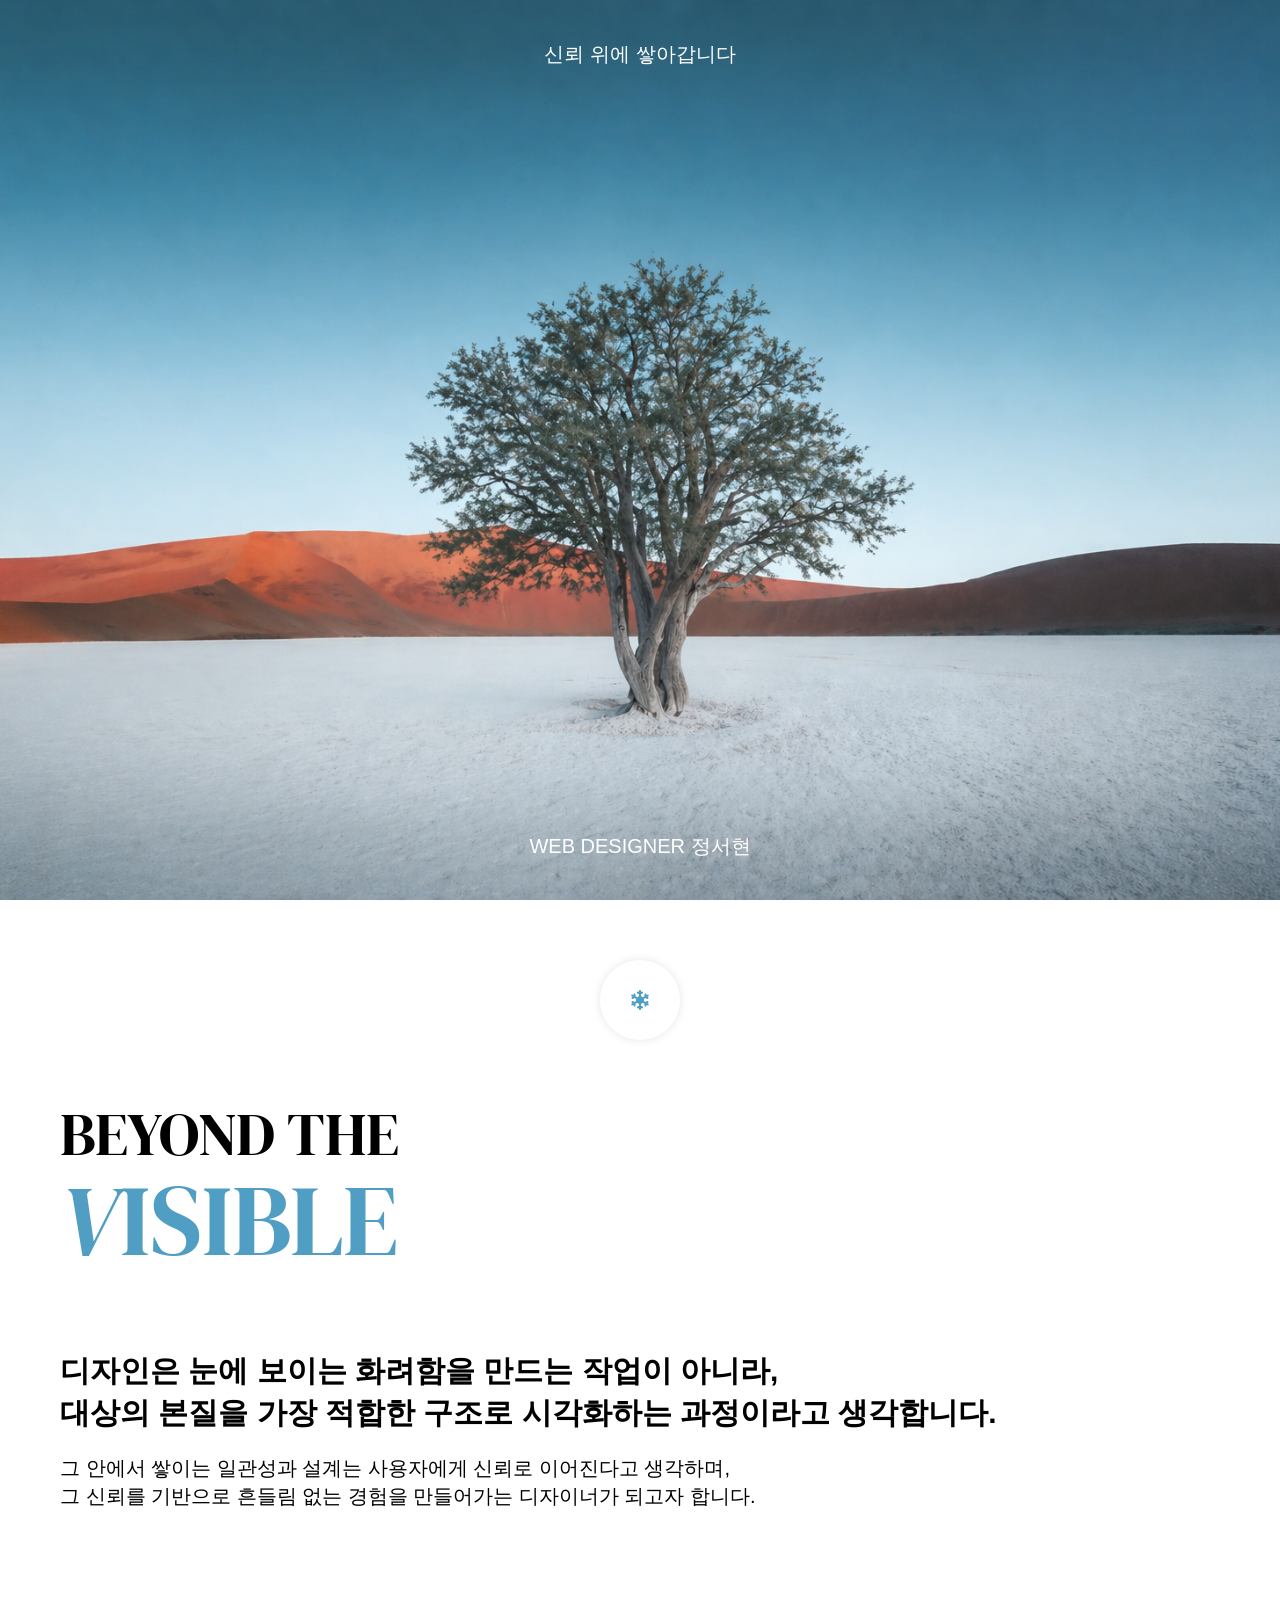
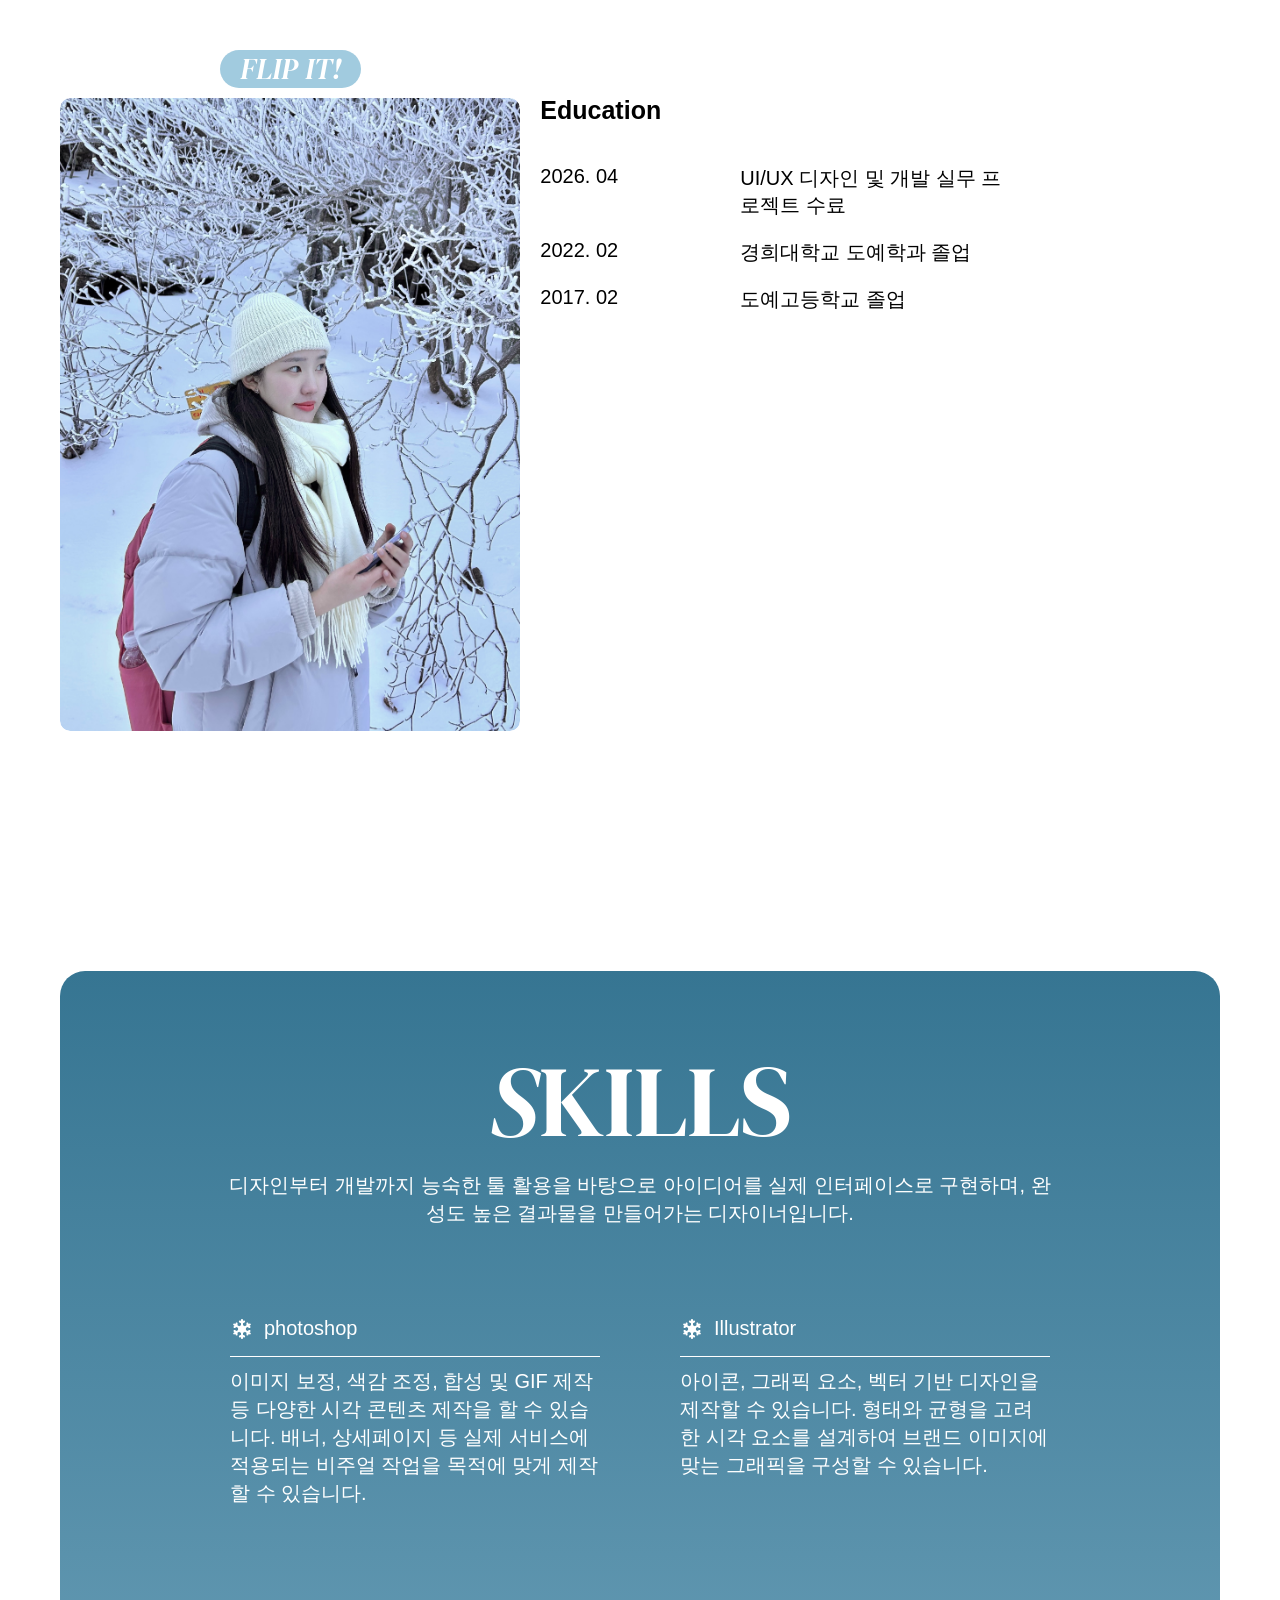
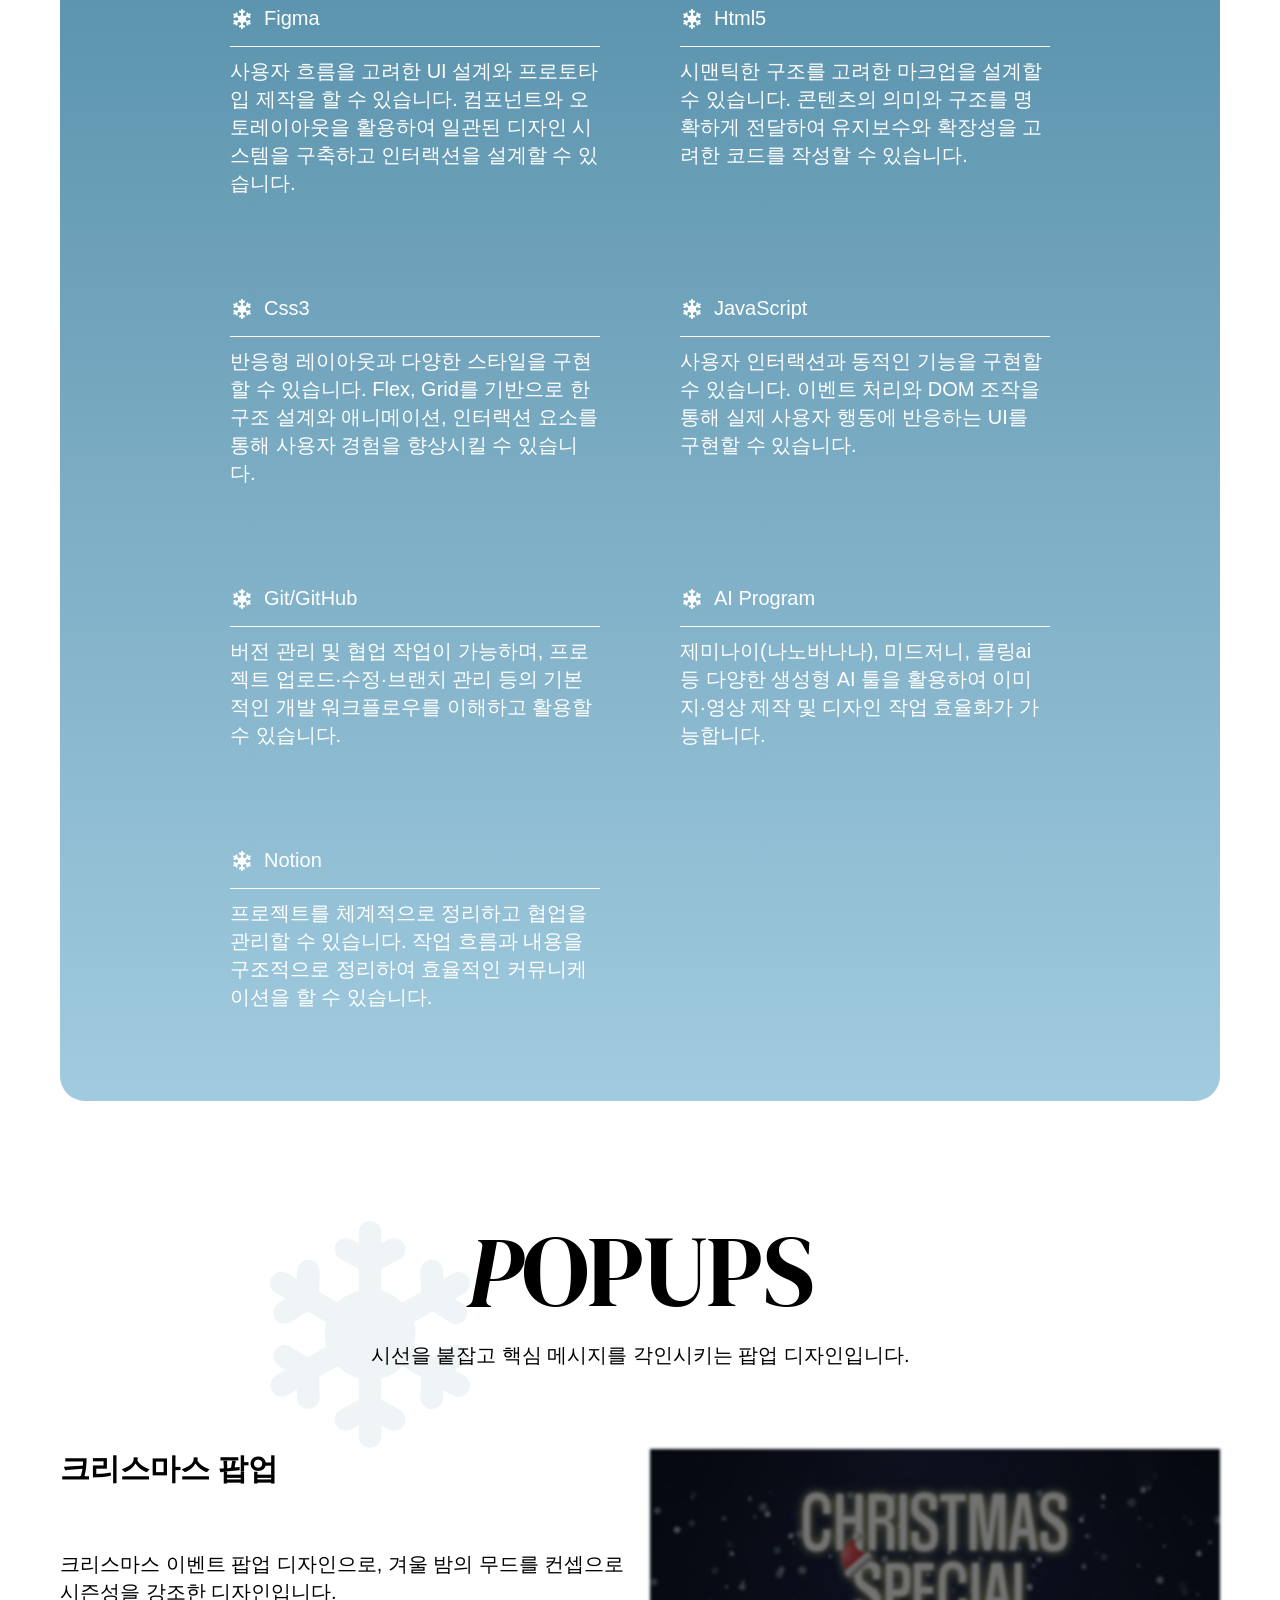
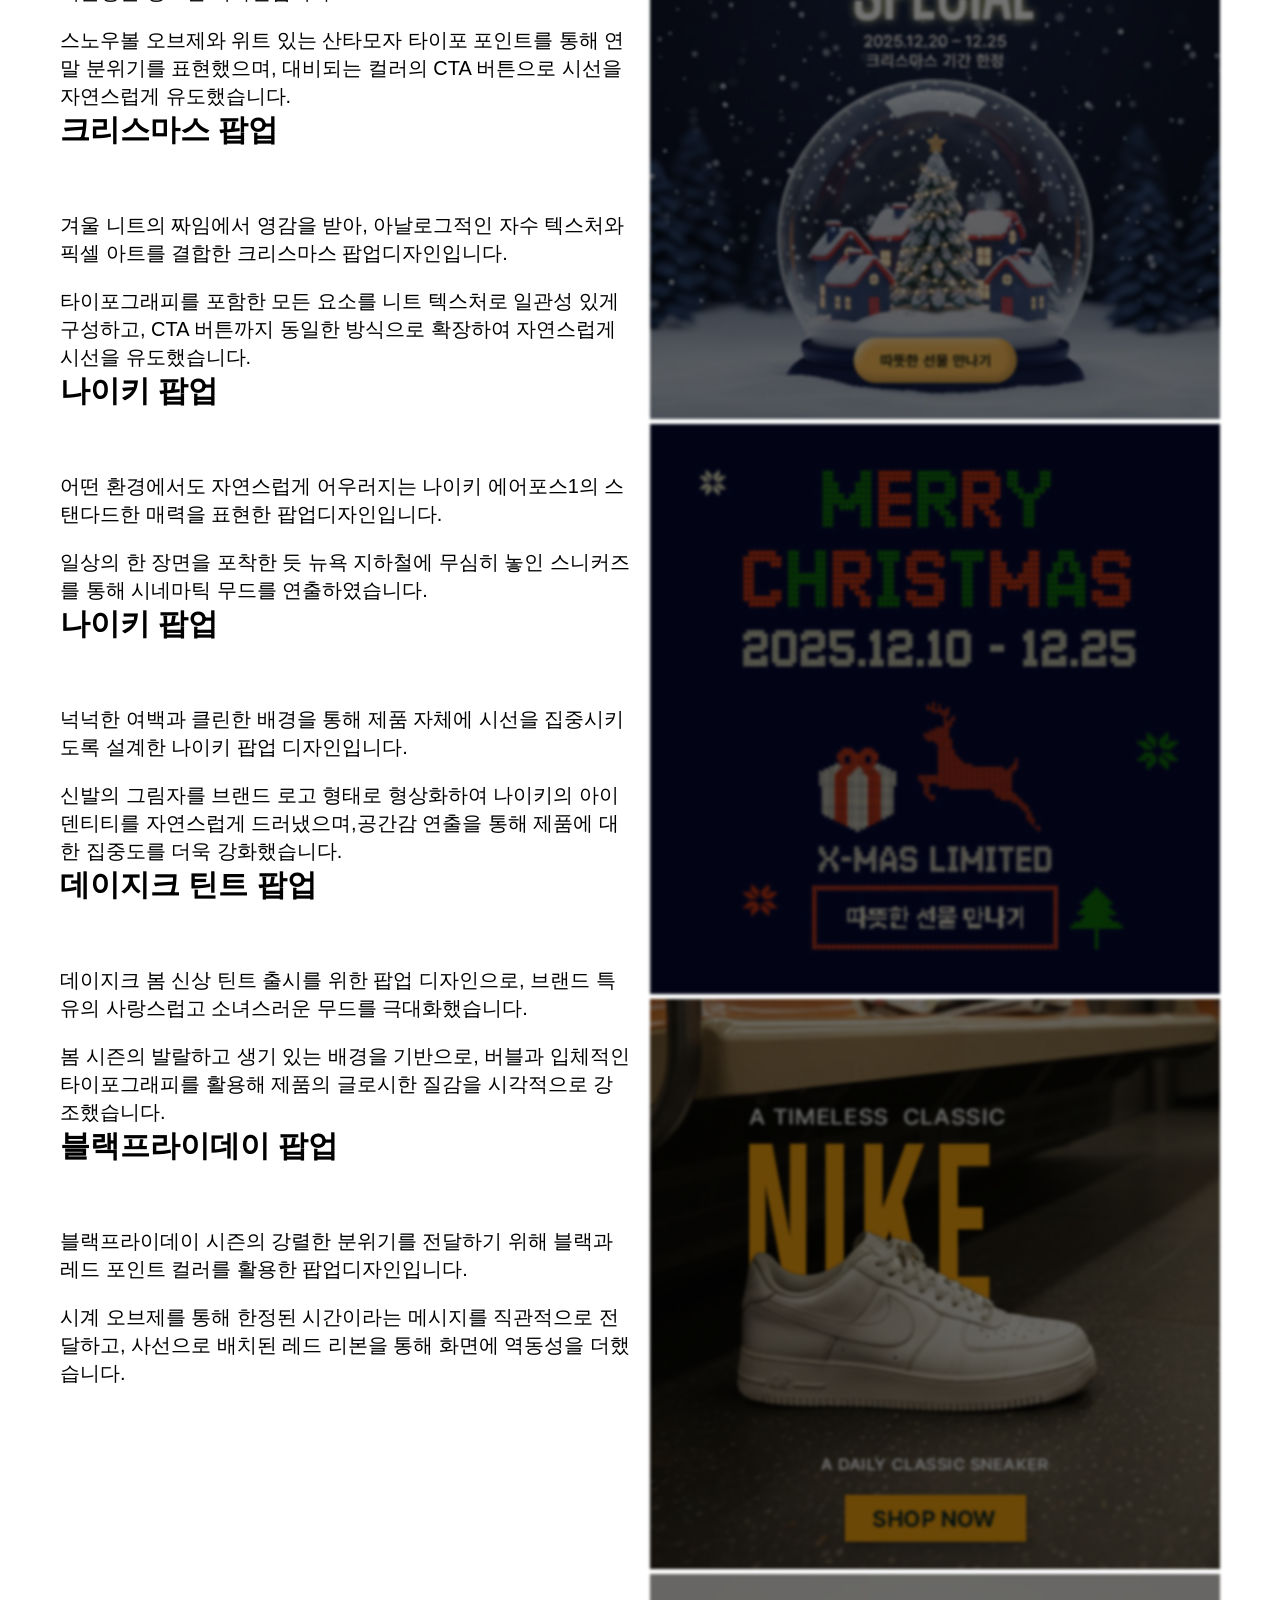
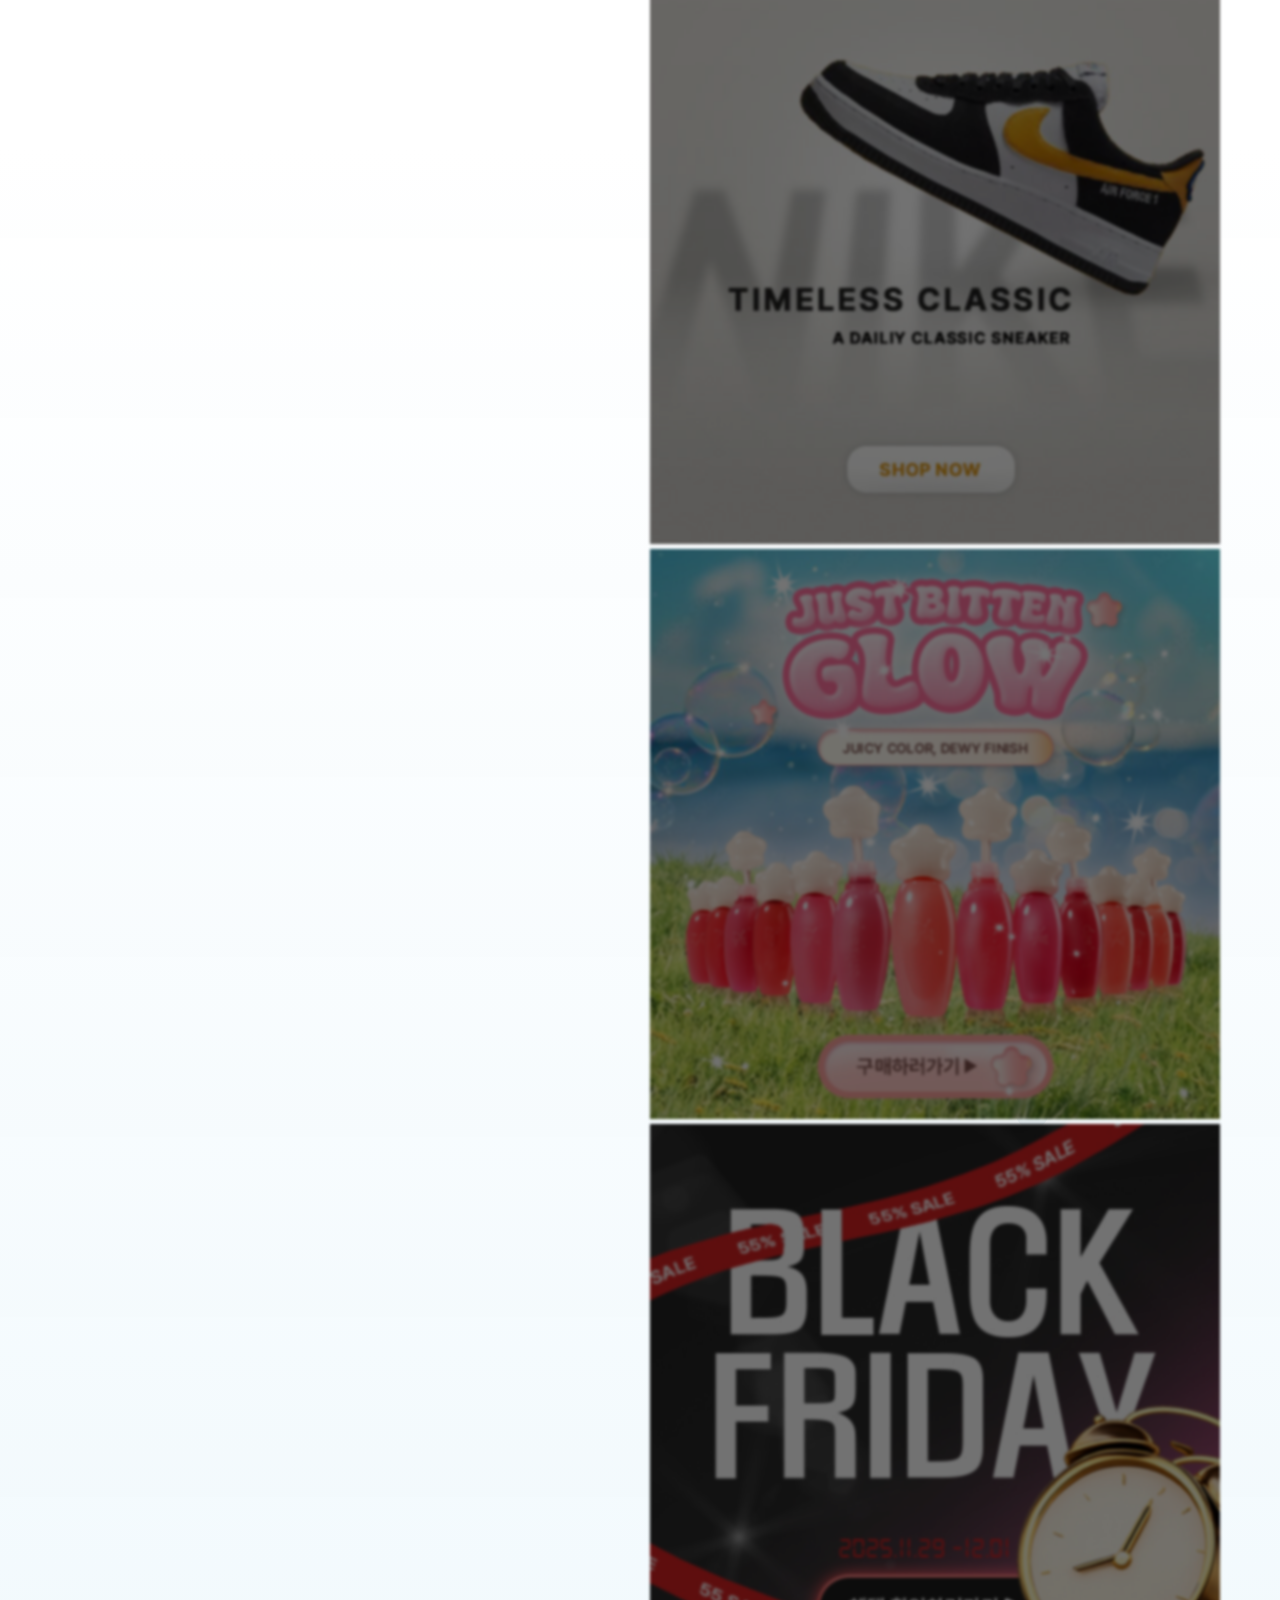
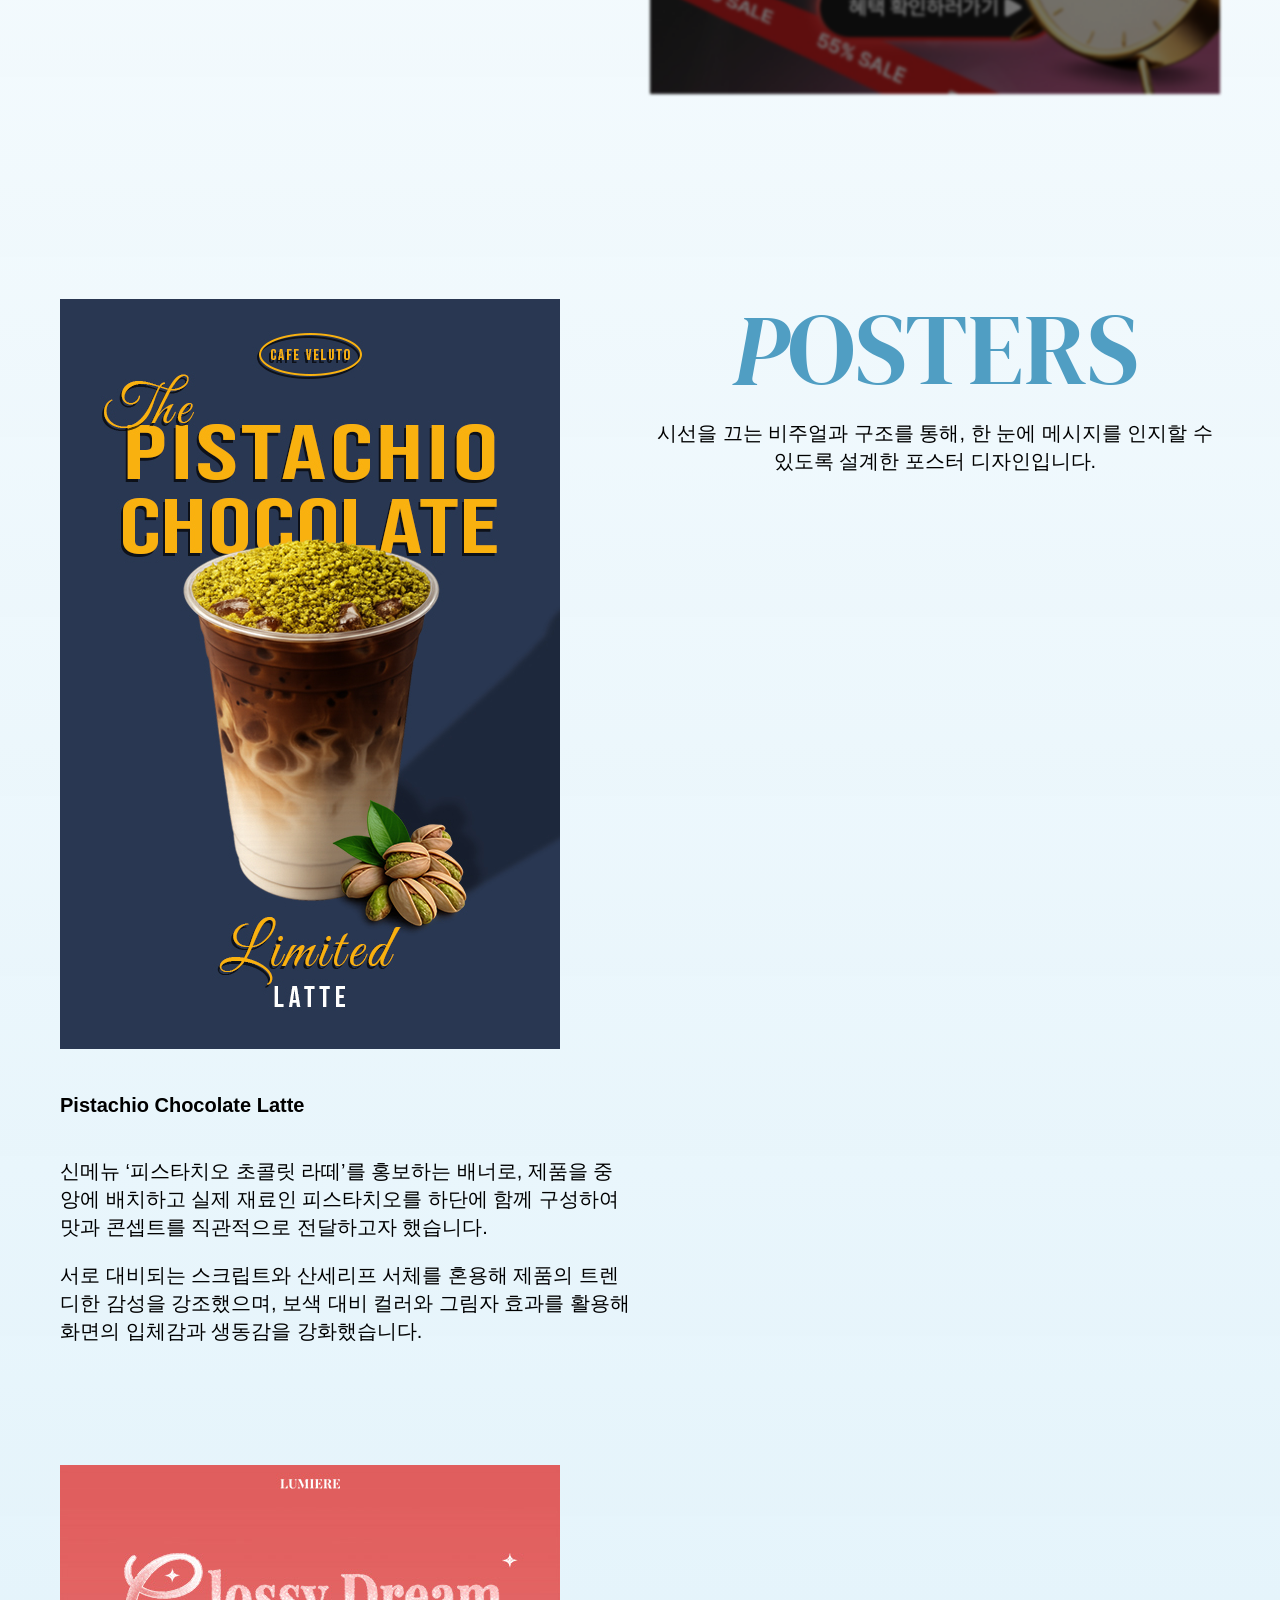
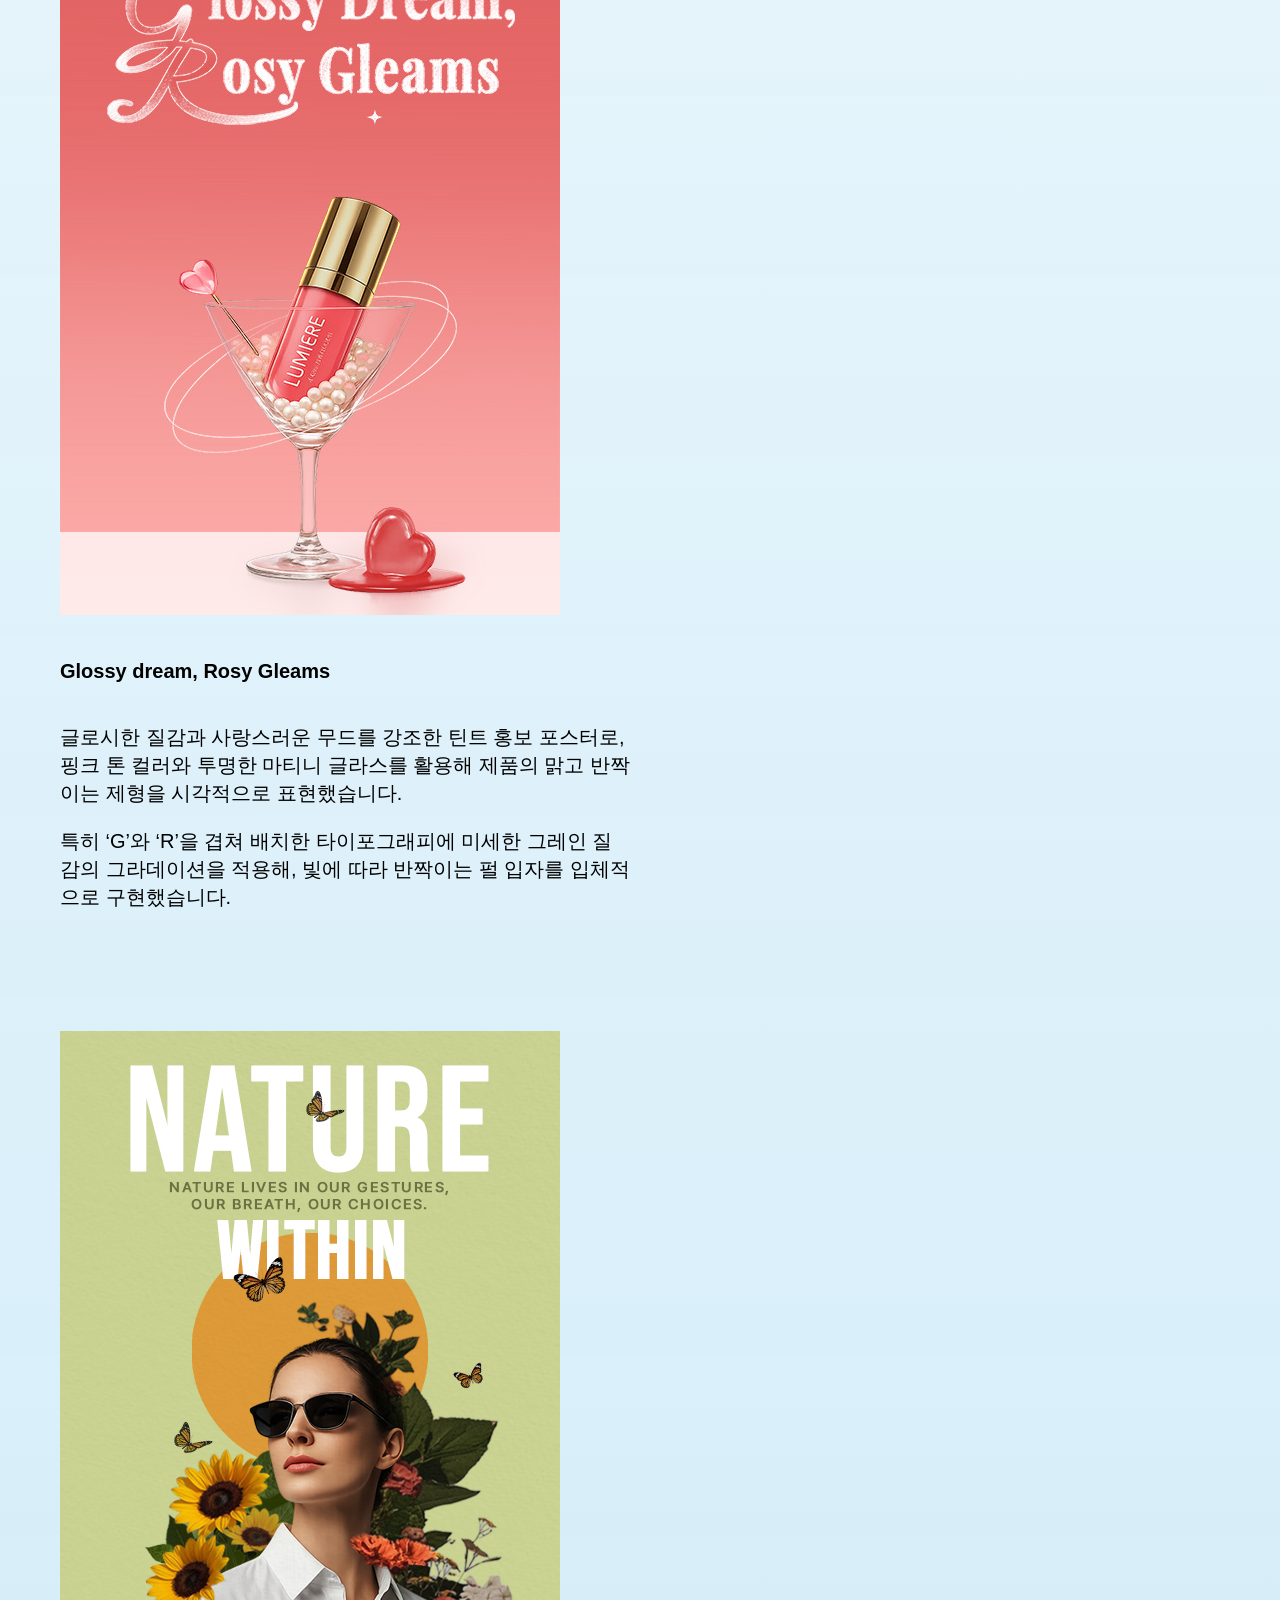
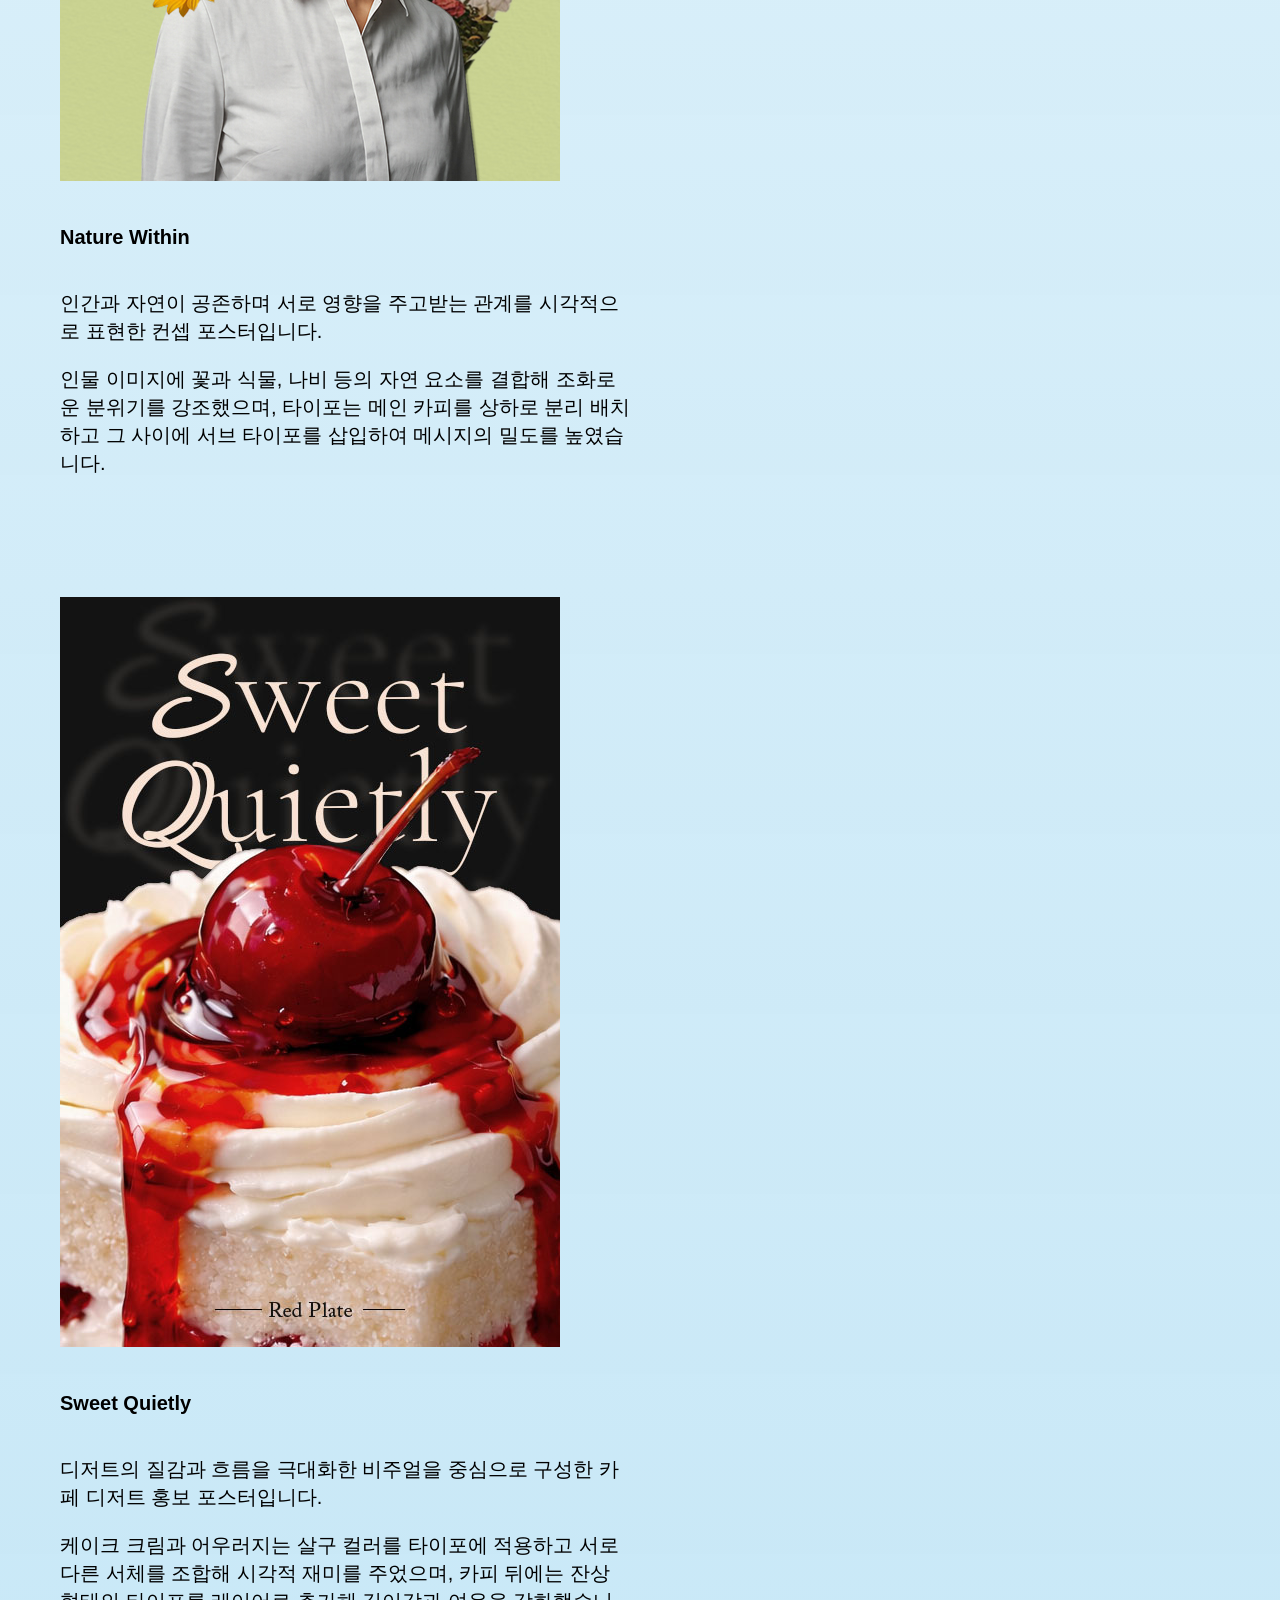
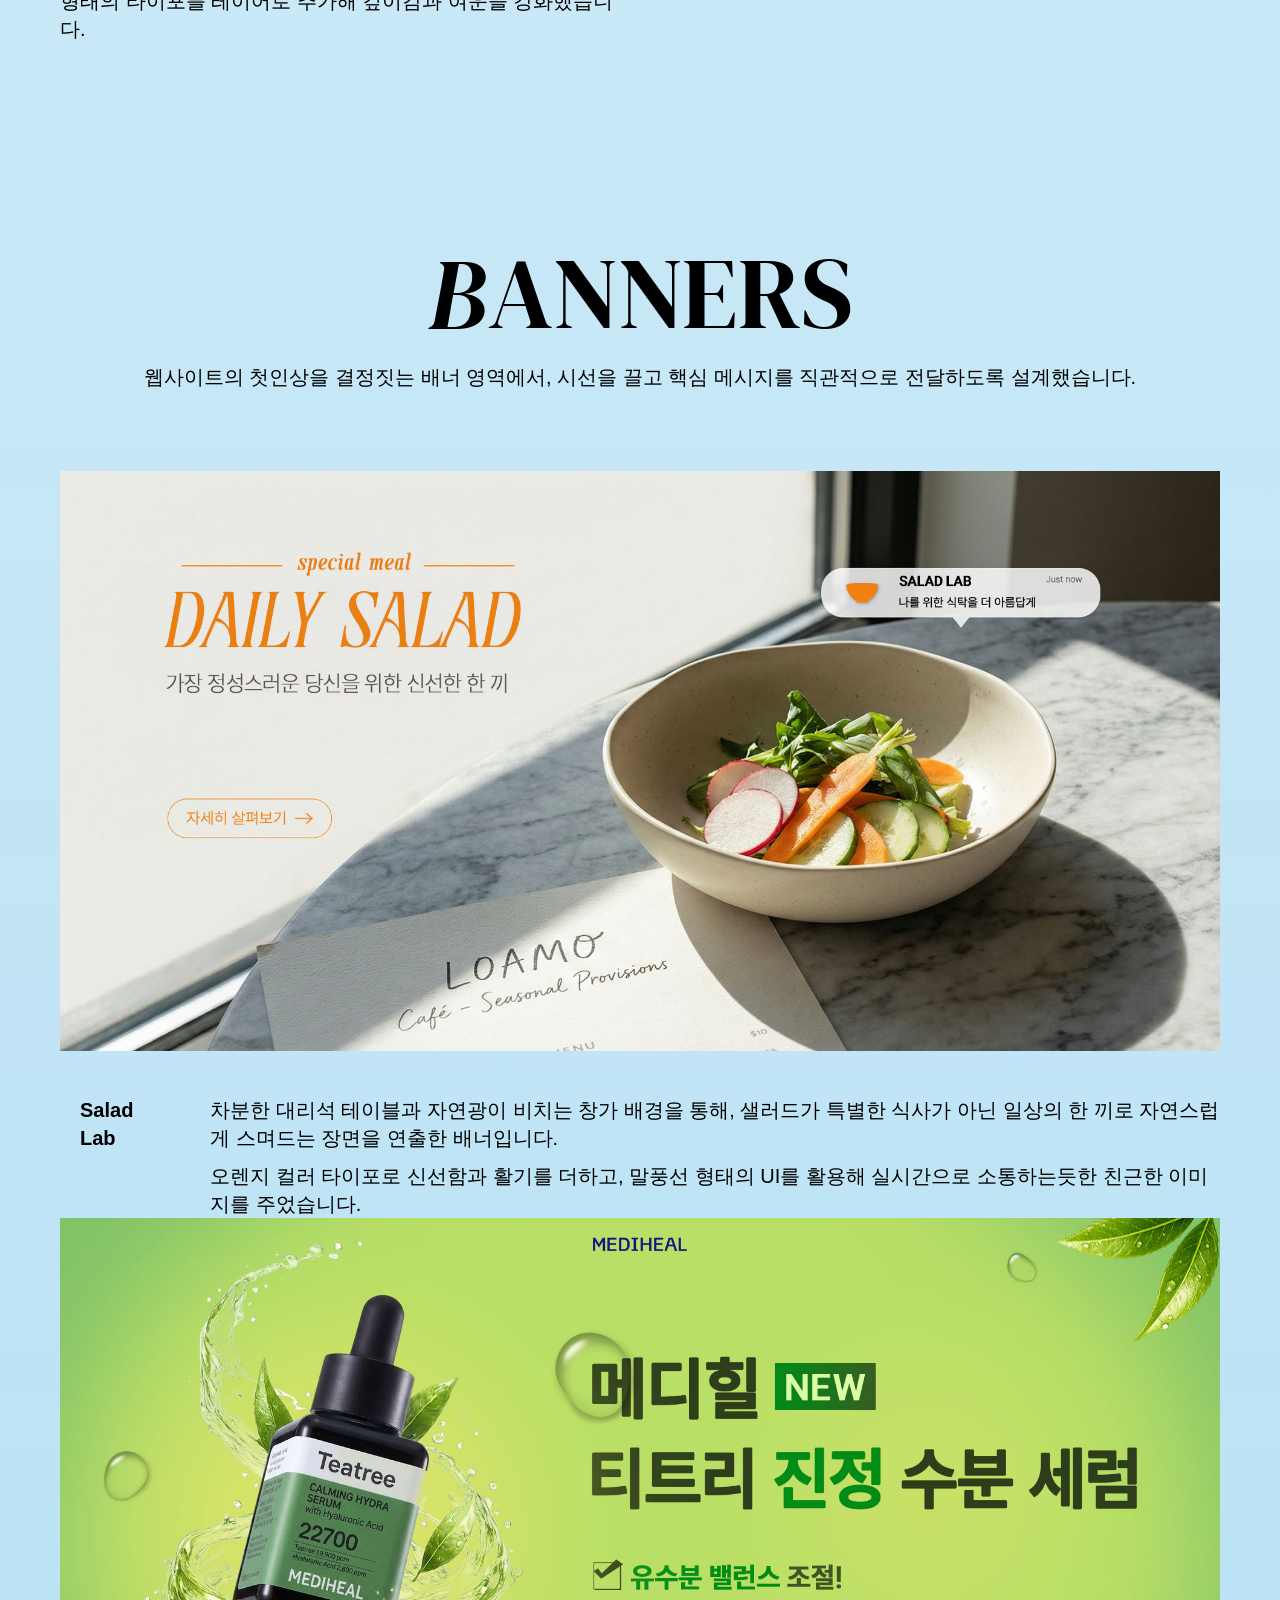
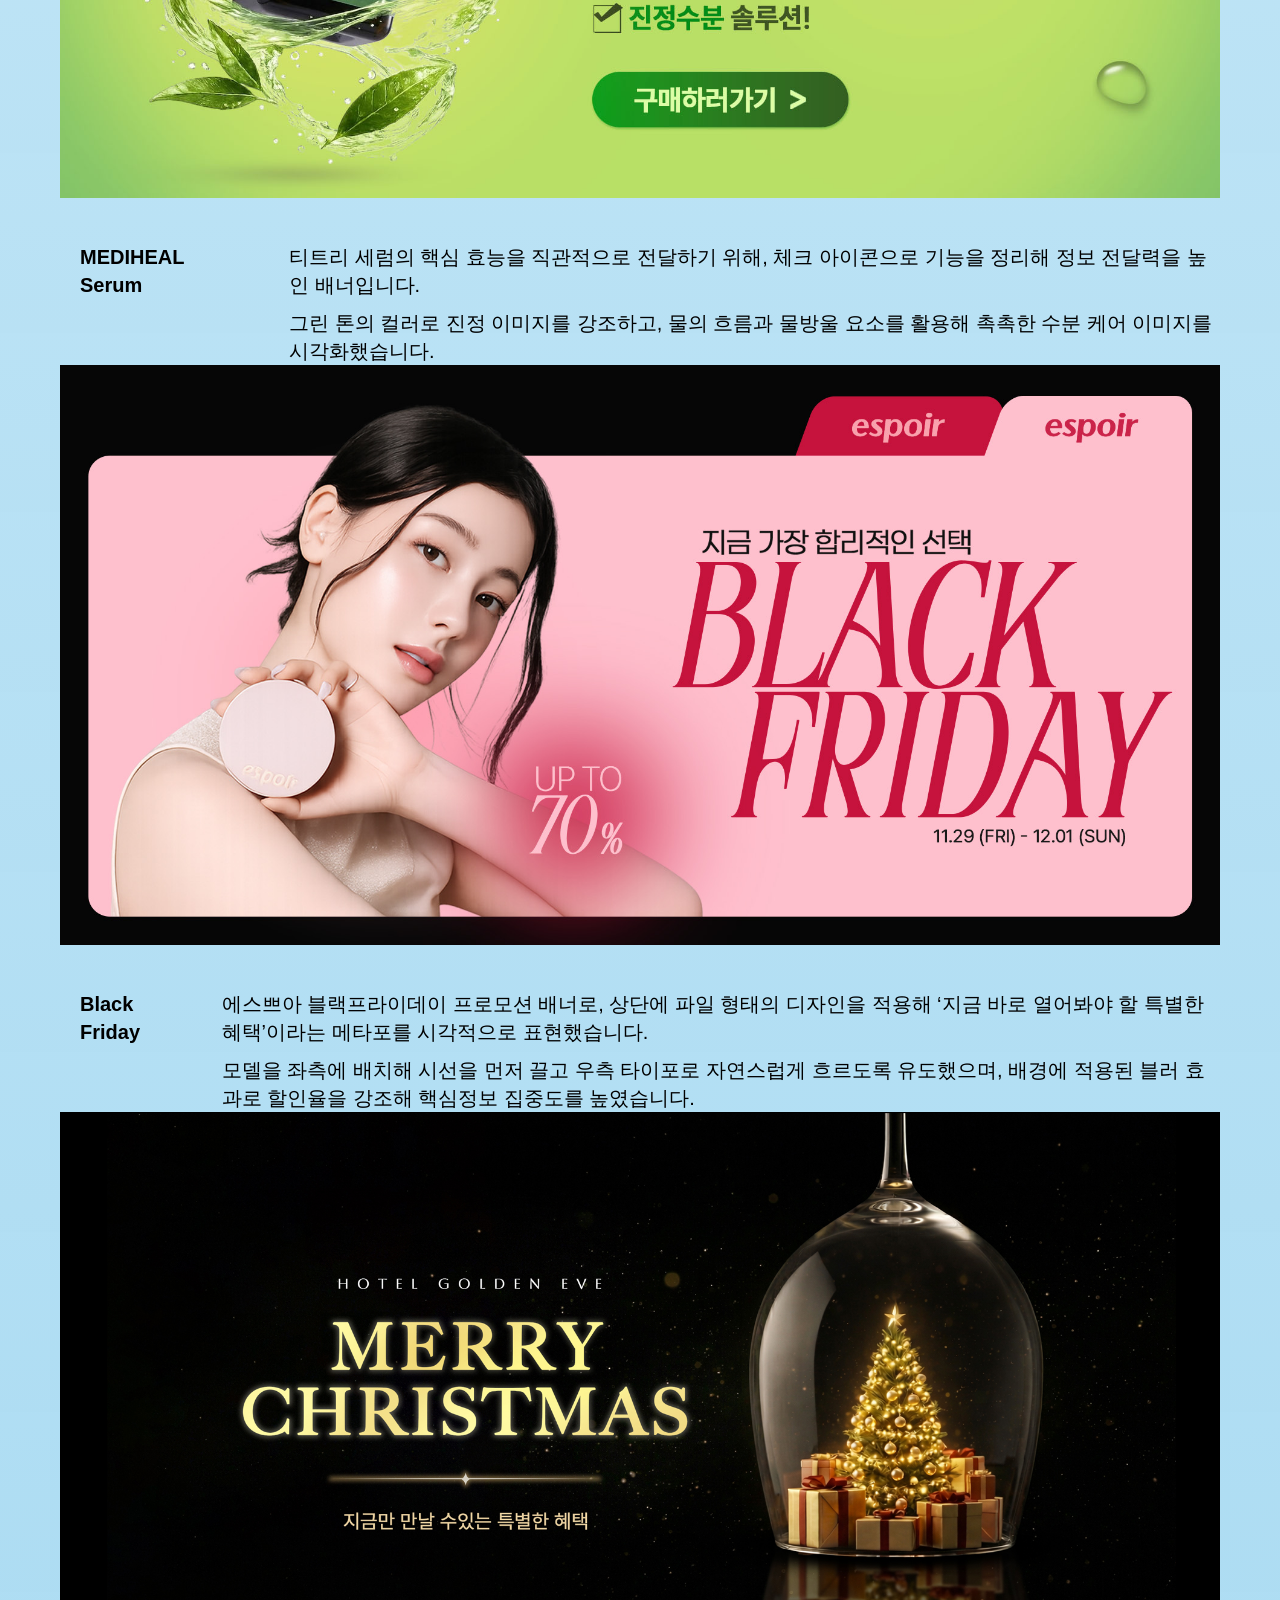
==== commit e8a48520: "gif" ====
--- a/index.html
+++ b/index.html
@@ -195,7 +195,7 @@
                                 </figure>
                                 <h4>photoshop</h4>
                             </div>
-                            <p>이미지 보정, 색감 조정, 합성 등 다양한 시각 콘텐츠 제작을 할 수 있습니다. 배너, 상세페이지 등 실제 서비스에 적용되는 비주얼 작업을 목적에 맞게 제작할 수 있습니다. </p>
+                            <p>이미지 보정, 색감 조정, 합성 및 GIF 제작 등 다양한 시각 콘텐츠 제작을 할 수 있습니다. 배너, 상세페이지 등 실제 서비스에 적용되는 비주얼 작업을 목적에 맞게 제작할 수 있습니다. </p>
                         </li>
                         <li class="ani2">
                             <div class="tool">
